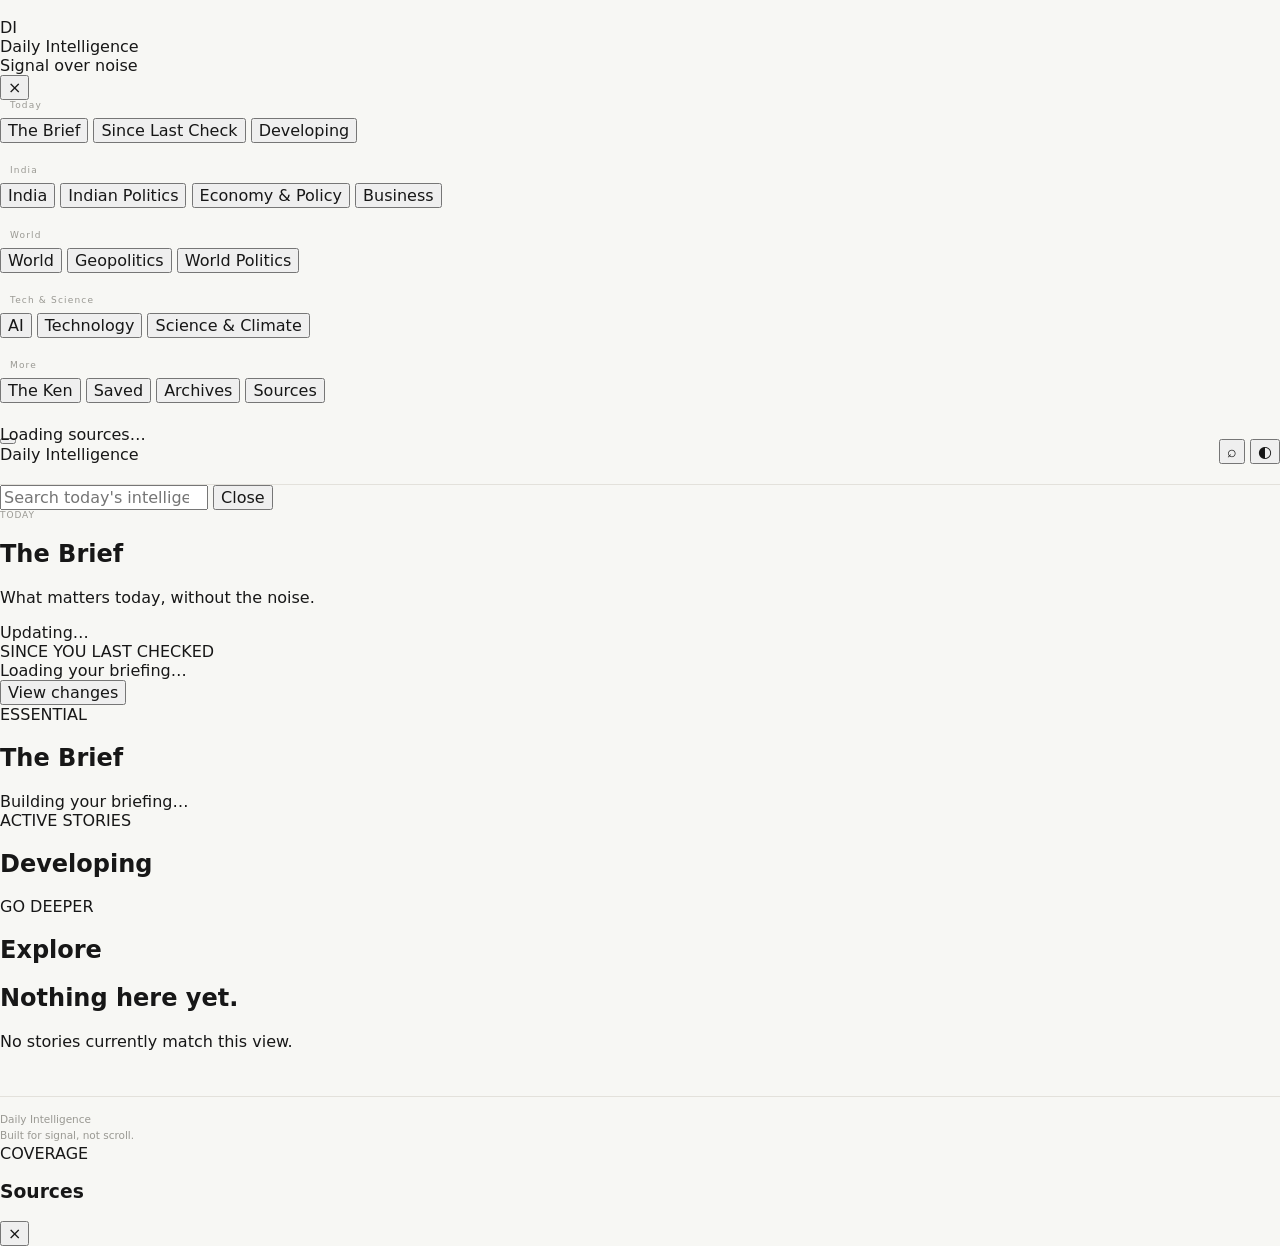
==== docs/index.html @ b1313cb3 "Update index.html" ====
<!DOCTYPE html>
<html lang="en">
<head>
  <meta charset="UTF-8">

  <meta
    name="viewport"
    content="width=device-width, initial-scale=1.0"
  >

  <meta
    name="description"
    content="Daily Intelligence — a signal-first personal news briefing."
  >

  <meta name="theme-color" content="#f7f6f2">

  <title>Daily Intelligence</title>

  <link rel="stylesheet" href="./styles.css">
</head>

<body>

  <!-- MOBILE OVERLAY -->
  <div
    id="menuOverlay"
    class="menu-overlay"
    aria-hidden="true"
  ></div>


  <!-- LEFT NAVIGATION -->
  <aside
    id="sidebar"
    class="sidebar"
    aria-label="Main navigation"
  >

    <div class="sidebar-top">

      <div class="sidebar-brand">
        <span class="brand-mark">DI</span>

        <div>
          <div class="brand-name">Daily Intelligence</div>
          <div class="brand-subtitle">Signal over noise</div>
        </div>
      </div>

      <button
        id="closeMenu"
        class="icon-button close-menu"
        aria-label="Close menu"
      >
        ×
      </button>

    </div>


    <nav class="navigation">

      <div class="nav-group">
        <div class="nav-label">Today</div>

        <button class="nav-item active" data-view="brief">
          The Brief
        </button>

        <button class="nav-item" data-view="since">
          Since Last Check
        </button>

        <button class="nav-item" data-view="developing">
          Developing
        </button>
      </div>


      <div class="nav-group">
        <div class="nav-label">India</div>

        <button class="nav-item" data-category="India">
          India
        </button>

        <button class="nav-item" data-category="Indian Politics">
          Indian Politics
        </button>

        <button class="nav-item" data-category="Macro Economics">
          Economy &amp; Policy
        </button>

        <button class="nav-item" data-category="Business & Micro">
          Business
        </button>
      </div>


      <div class="nav-group">
        <div class="nav-label">World</div>

        <button class="nav-item" data-category="World">
          World
        </button>

        <button class="nav-item" data-category="Geopolitics">
          Geopolitics
        </button>

        <button class="nav-item" data-category="World Politics">
          World Politics
        </button>
      </div>


      <div class="nav-group">
        <div class="nav-label">Tech &amp; Science</div>

        <button class="nav-item" data-category="AI">
          AI
        </button>

        <button class="nav-item" data-category="Technology">
          Technology
        </button>

        <button class="nav-item" data-category="Science & Climate">
          Science &amp; Climate
        </button>
      </div>


      <div class="nav-group">
        <div class="nav-label">More</div>

        <button class="nav-item" data-category="The Ken">
          The Ken
        </button>

        <button class="nav-item" data-view="saved">
          Saved
        </button>

        <button class="nav-item" data-view="archives">
          Archives
        </button>

        <button class="nav-item" data-view="sources">
          Sources
        </button>
      </div>

    </nav>


    <div class="sidebar-footer">
      <div class="sidebar-status">
        <span id="sidebarHealthDot" class="status-dot"></span>
        <span id="sidebarStatus">Loading sources…</span>
      </div>
    </div>

  </aside>


  <!-- PAGE -->
  <div class="page-shell">

    <!-- HEADER -->
    <header class="topbar">

      <div class="topbar-left">

        <button
          id="openMenu"
          class="icon-button menu-button"
          aria-label="Open menu"
          aria-expanded="false"
        >
          <span></span>
          <span></span>
          <span></span>
        </button>

        <div class="mobile-brand">
          Daily Intelligence
        </div>

      </div>


      <div class="topbar-actions">

        <button
          id="searchButton"
          class="icon-button"
          aria-label="Search"
          title="Search"
        >
          ⌕
        </button>

        <button
          id="themeButton"
          class="icon-button"
          aria-label="Toggle dark mode"
          title="Dark mode"
        >
          ◐
        </button>

      </div>

    </header>


    <!-- SEARCH -->
    <div id="searchPanel" class="search-panel hidden">
      <div class="search-inner">

        <input
          id="searchInput"
          type="search"
          placeholder="Search today's intelligence…"
          autocomplete="off"
        >

        <button id="closeSearch" class="text-button">
          Close
        </button>

      </div>
    </div>


    <!-- MAIN -->
    <main class="main-content">

      <!-- DATE / STATUS -->
      <section class="brief-header">

        <div>
          <div id="todayDate" class="eyebrow">
            TODAY
          </div>

          <h1 id="pageTitle">
            The Brief
          </h1>

          <p id="pageDescription" class="page-description">
            What matters today, without the noise.
          </p>
        </div>


        <div class="update-status">
          <span id="healthDot" class="status-dot"></span>

          <span id="lastUpdated">
            Updating…
          </span>
        </div>

      </section>


      <!-- SINCE LAST CHECK -->
      <section
        id="sinceLastPanel"
        class="since-panel"
      >

        <div class="since-copy">

          <div class="section-kicker">
            SINCE YOU LAST CHECKED
          </div>

          <div id="sinceSummary" class="since-summary">
            Loading your briefing…
          </div>

        </div>

        <button
          id="viewSinceButton"
          class="quiet-button"
        >
          View changes
        </button>

      </section>


      <!-- MAIN VIEW -->
      <section id="contentView">

        <!-- THE BRIEF -->
        <section
          id="briefSection"
          class="content-section"
        >

          <div class="section-heading">

            <div>
              <div class="section-kicker">
                ESSENTIAL
              </div>

              <h2>The Brief</h2>
            </div>

            <span
              id="briefCount"
              class="section-count"
            ></span>

          </div>


          <div
            id="briefStories"
            class="story-list"
          >
            <div class="loading-card">
              Building your briefing…
            </div>
          </div>

        </section>


        <!-- DEVELOPING -->
        <section
          id="developingSection"
          class="content-section"
        >

          <div class="section-heading">

            <div>
              <div class="section-kicker">
                ACTIVE STORIES
              </div>

              <h2>Developing</h2>
            </div>

            <span
              id="developingCount"
              class="section-count"
            ></span>

          </div>


          <div
            id="developingStories"
            class="developing-list"
          ></div>

        </section>


        <!-- EXPLORE -->
        <section
          id="exploreSection"
          class="content-section"
        >

          <div class="section-heading">
            <div>
              <div class="section-kicker">
                GO DEEPER
              </div>

              <h2>Explore</h2>
            </div>
          </div>


          <div
            id="categoryGrid"
            class="category-grid"
          ></div>

        </section>

      </section>


      <!-- EMPTY STATE -->
      <section
        id="emptyState"
        class="empty-state hidden"
      >

        <h2>Nothing here yet.</h2>

        <p>
          No stories currently match this view.
        </p>

      </section>

    </main>


    <!-- FOOTER -->
    <footer class="footer">

      <div>
        Daily Intelligence
      </div>

      <div>
        Built for signal, not scroll.
      </div>

    </footer>

  </div>


  <!-- STORY SOURCE SHEET -->
  <div
    id="sourceSheet"
    class="sheet hidden"
    aria-hidden="true"
  >

    <div
      id="sheetBackdrop"
      class="sheet-backdrop"
    ></div>

    <div class="sheet-panel">

      <div class="sheet-handle"></div>

      <div class="sheet-header">

        <div>
          <div class="section-kicker">
            COVERAGE
          </div>

          <h3 id="sheetTitle">
            Sources
          </h3>
        </div>

        <button
          id="closeSheet"
          class="icon-button"
          aria-label="Close sources"
        >
          ×
        </button>

      </div>


      <div
        id="sheetSources"
        class="sheet-sources"
      ></div>

    </div>

  </div>


  <noscript>
    <div class="noscript">
      Daily Intelligence requires JavaScript to load the briefing.
    </div>
  </noscript>


  <script src="./app.js"></script>

</body>
</html>
---- docs/styles.css ----
:root{--bg:#f7f7f4;--surface:#fff;--surface2:#f0efeb;--ink:#171717;--muted:#70706c;--quiet:#9a9993;--line:#e3e1db;--green:#28684c;--blue:#315f8e;--amber:#8b682d;--shadow:0 1px 2px rgba(0,0,0,.03)}
:root[data-theme=dark]{--bg:#111;--surface:#191919;--surface2:#232323;--ink:#f2f1ed;--muted:#aaa8a2;--quiet:#777;--line:#2d2d2d;--green:#6eb48e;--blue:#86afd3;--amber:#d1ae6b;--shadow:none}
*{box-sizing:border-box}html{scroll-behavior:smooth}body{margin:0;background:var(--bg);color:var(--ink);font-family:Inter,ui-sans-serif,system-ui,-apple-system,BlinkMacSystemFont,"Segoe UI",sans-serif}button,input{font:inherit;color:inherit}button{cursor:pointer}a{color:inherit}.app{max-width:1480px;margin:auto;padding:26px 34px 56px}header{display:flex;align-items:flex-end;justify-content:space-between;gap:20px;padding-bottom:20px;border-bottom:1px solid var(--line)}.brand h1{font-family:Georgia,serif;font-size:34px;letter-spacing:-1px;margin:0 0 4px}.brand p{margin:0;color:var(--muted);font-size:13px}.header-actions{display:flex;align-items:center;gap:8px}.status{font-size:10.5px;color:var(--muted);display:flex;align-items:center;gap:7px}.status i{width:7px;height:7px;border-radius:50%;background:var(--green)}.btn,.icon-btn{border:1px solid var(--line);background:var(--surface);border-radius:8px;padding:8px 11px;box-shadow:var(--shadow)}.icon-btn{width:36px}.shell{display:grid;grid-template-columns:210px minmax(0,1fr);gap:32px;margin-top:26px}aside{position:sticky;top:18px;height:max-content}.nav-group{margin-bottom:22px}.nav-label{font-size:9px;letter-spacing:.13em;color:var(--quiet);margin:0 0 8px 10px}.nav-btn{width:100%;border:0;background:transparent;border-radius:8px;padding:9px 11px;text-align:left;font-size:13px;color:var(--muted);display:flex;justify-content:space-between}.nav-btn:hover,.nav-btn.active{background:var(--surface2);color:var(--ink)}.page-head{display:flex;justify-content:space-between;align-items:flex-end;gap:18px;margin-bottom:15px}.page-head h2{font-family:Georgia,serif;font-size:28px;margin:0 0 5px;letter-spacing:-.5px}.page-head p{margin:0;color:var(--muted);font-size:12px}.page-head input{width:280px;padding:9px 11px;border:1px solid var(--line);border-radius:8px;background:var(--surface);font-size:12px;outline:none}.pulse{display:flex;gap:18px;flex-wrap:wrap;padding:10px 0;border-top:1px solid var(--line);border-bottom:1px solid var(--line);margin-bottom:26px}.pulse span{font-size:10.5px;color:var(--muted)}.pulse b{color:var(--ink)}.lead{background:var(--ink);color:var(--bg);padding:24px 25px;border-radius:12px;margin-bottom:24px}.lead .eyebrow,.lead p,.lead .source-row{color:color-mix(in srgb,var(--bg) 72%,transparent)}.lead h3{font-family:Georgia,serif;font-size:26px;line-height:1.18;max-width:900px;margin:5px 0 9px}.lead h3 a{text-decoration:none}.lead p{font-size:13px;line-height:1.55;max-width:900px;margin:0}.eyebrow{font-size:9px;text-transform:uppercase;letter-spacing:.1em;color:var(--quiet)}.brief{display:grid;grid-template-columns:1fr 1fr 1fr;gap:1px;background:var(--line);border:1px solid var(--line);border-radius:10px;overflow:hidden;margin:13px 0 0}.brief>div{background:var(--surface);color:var(--ink);padding:12px 13px}.brief b{display:block;font-size:10px;letter-spacing:.06em;text-transform:uppercase;margin-bottom:4px}.brief span{font-size:11px;line-height:1.45;color:var(--muted)}.section{margin:26px 0 38px}.section-head{display:flex;align-items:baseline;justify-content:space-between;border-bottom:1px solid var(--line);padding-bottom:9px}.section-head h3{font-family:Georgia,serif;font-size:20px;margin:0}.section-head span{font-size:10px;color:var(--quiet)}.story{display:grid;grid-template-columns:minmax(0,1fr) 120px;gap:18px;padding:17px 0;border-bottom:1px solid var(--line)}.story h4{font-family:Georgia,serif;font-size:18px;line-height:1.22;margin:5px 0 7px}.story h4 a{text-decoration:none}.story h4 a:hover{text-decoration:underline;text-underline-offset:3px}.story p{font-size:12.5px;line-height:1.52;color:var(--muted);margin:0;max-width:850px}.story-side{display:flex;flex-direction:column;align-items:flex-end;gap:7px}.time{font-size:10px;color:var(--quiet)}.star{border:0;background:transparent;font-size:18px;color:var(--quiet)}.star.on{color:var(--ink)}.source-row{display:flex;gap:6px;flex-wrap:wrap;margin-top:9px}.source-pill,.tag{font-size:9px;border:1px solid var(--line);border-radius:99px;padding:3px 6px;text-decoration:none;background:var(--surface);color:var(--muted)}.source-pill:hover{border-color:var(--quiet)}.tag.ai{color:var(--blue)}.tag.multi{color:var(--green)}.context-grid{display:grid;grid-template-columns:1.2fr .8fr;gap:14px;margin:0 0 28px}.context-card{background:var(--surface);border:1px solid var(--line);border-radius:10px;padding:16px}.context-card .kicker{font-size:9px;letter-spacing:.1em;color:var(--quiet);text-transform:uppercase}.context-card h3{font-family:Georgia,serif;font-size:18px;margin:6px 0 6px}.context-card p{margin:0;color:var(--muted);font-size:11.5px;line-height:1.5}.concept{border-left:3px solid var(--amber)}.archive-grid{display:grid;grid-template-columns:repeat(3,1fr);gap:10px}.archive-card{background:var(--surface);border:1px solid var(--line);border-radius:9px;padding:13px;cursor:pointer}.archive-card:hover{border-color:var(--quiet)}.archive-card b{font-family:Georgia,serif}.archive-card span{display:block;color:var(--quiet);font-size:10px;margin-top:4px}.health-table{width:100%;border-collapse:collapse;font-size:11px}.health-table td,.health-table th{text-align:left;padding:9px;border-bottom:1px solid var(--line)}.ok{color:var(--green)}.bad{color:#a14d43}.empty{padding:38px 0;text-align:center;color:var(--quiet);font-size:12px}.loading{padding:26px 0;color:var(--muted);font-size:12px}footer{border-top:1px solid var(--line);margin-top:45px;padding-top:15px;color:var(--quiet);font-size:10.5px;line-height:1.5}@media(max-width:900px){.app{padding:20px}.shell{grid-template-columns:1fr;gap:18px}aside{position:static;display:flex;overflow:auto;gap:5px;padding-bottom:5px}.nav-group{display:contents}.nav-label{display:none}.nav-btn{white-space:nowrap;width:auto}.page-head{display:block}.page-head input{width:100%;margin-top:13px}.story{grid-template-columns:1fr}.story-side{align-items:flex-start;flex-direction:row}.brief{grid-template-columns:1fr}.context-grid{grid-template-columns:1fr}.archive-grid{grid-template-columns:1fr}.brand h1{font-size:28px}.status span{display:none}}
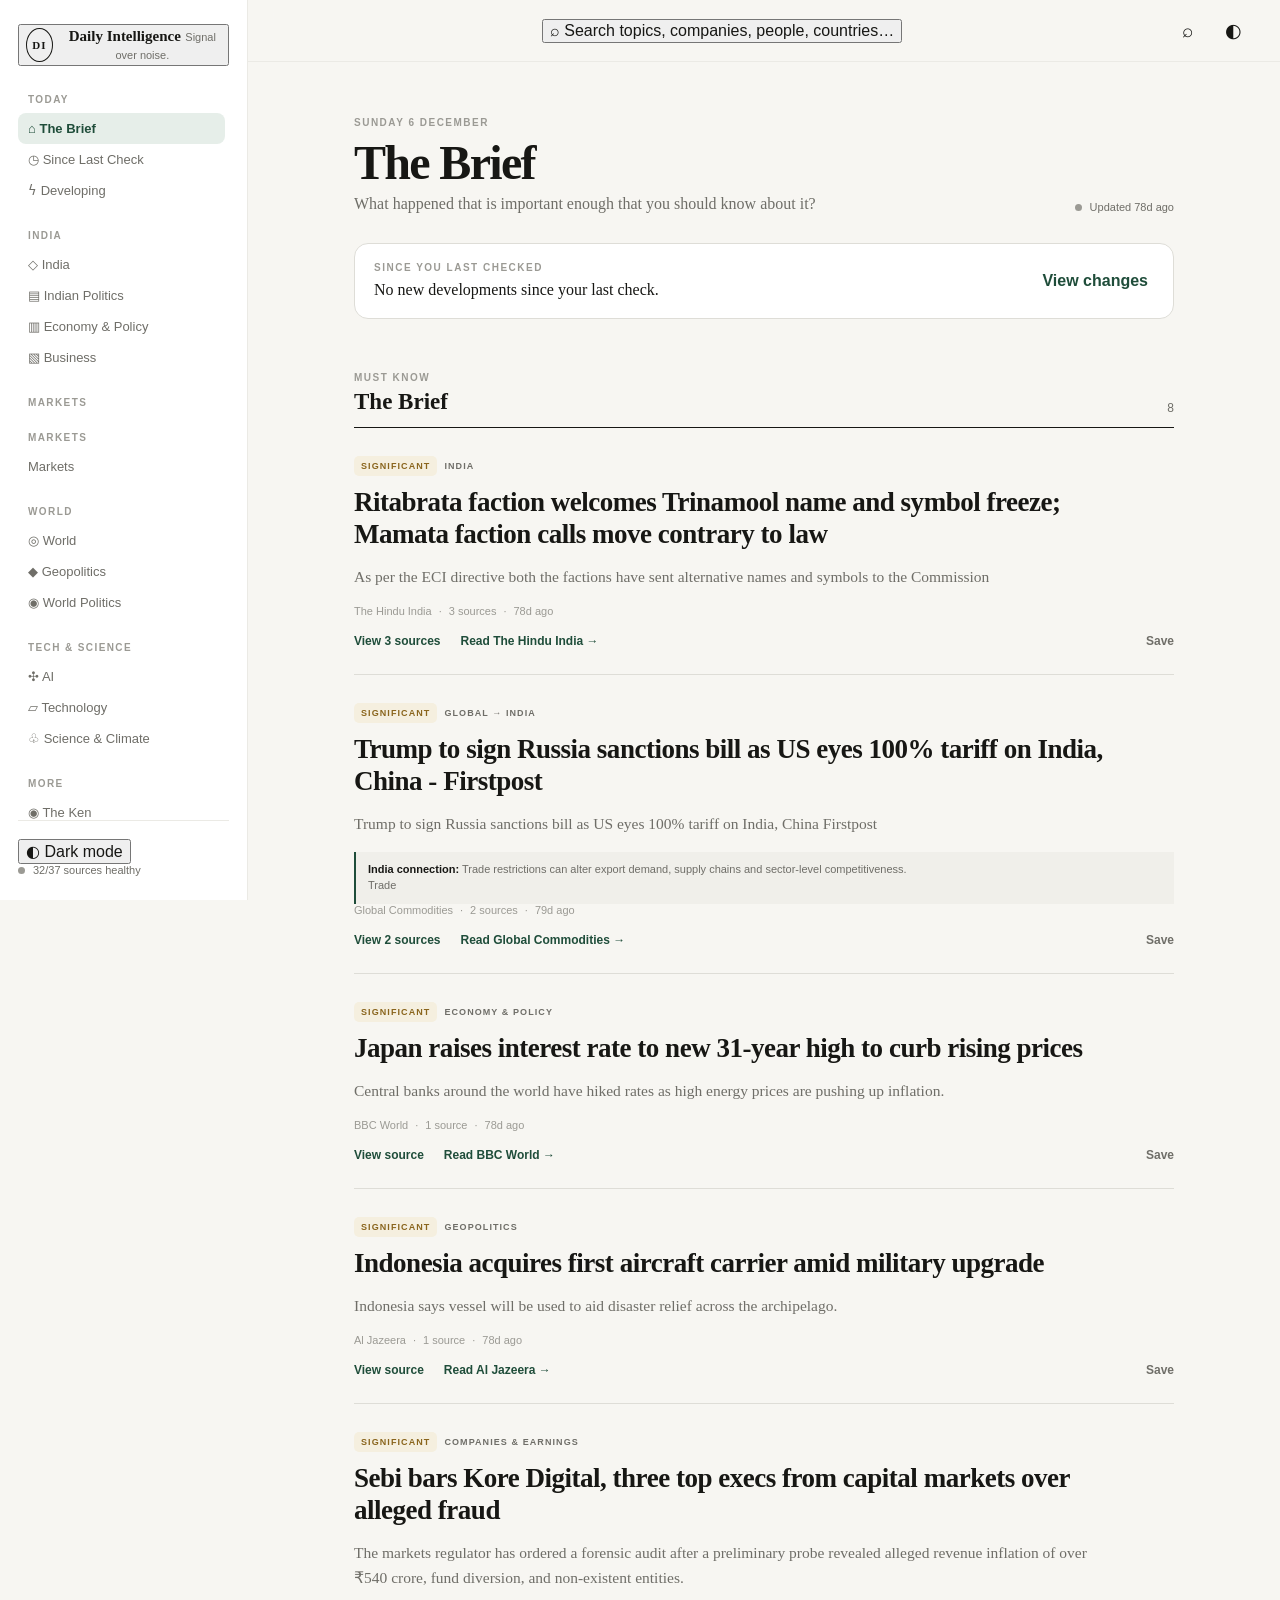
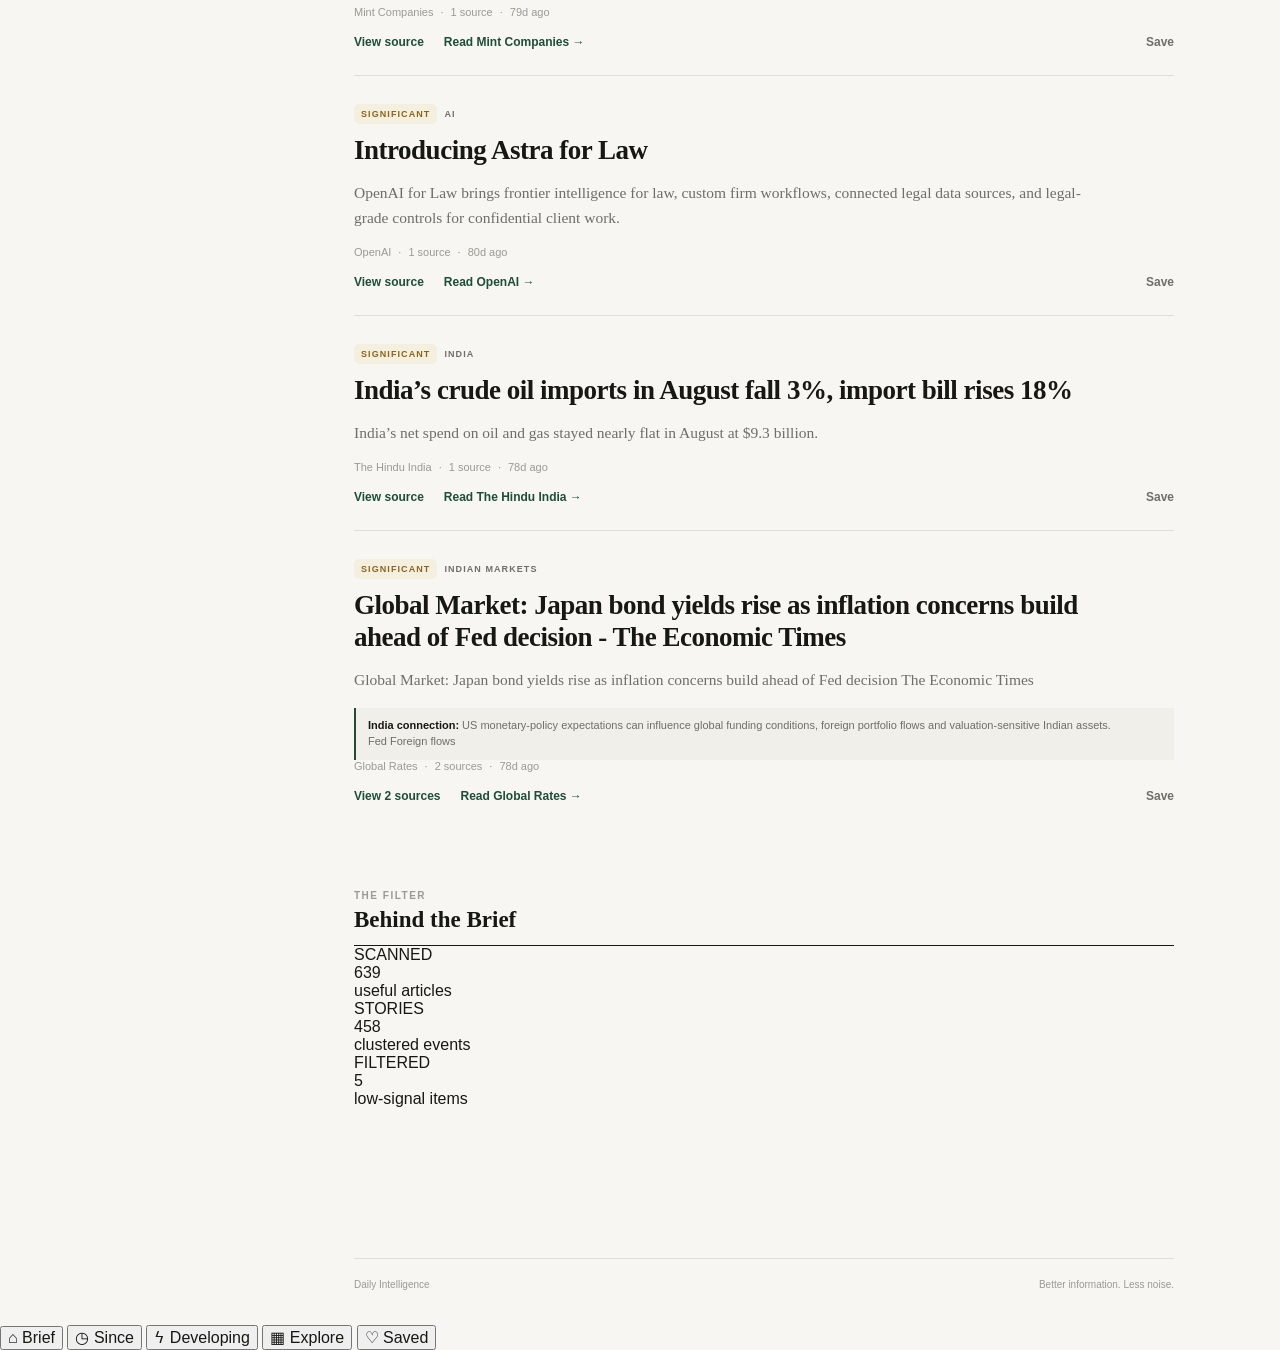
==== commit 8a8d8f0e: "Update index.html" ====
--- a/docs/index.html
+++ b/docs/index.html
@@ -5,7 +5,7 @@
 
   <meta
     name="viewport"
-    content="width=device-width, initial-scale=1.0"
+    content="width=device-width, initial-scale=1.0, viewport-fit=cover"
   >
 
   <meta
@@ -22,7 +22,10 @@
 
 <body>
 
-  <!-- MOBILE OVERLAY -->
+  <!-- ======================================================
+       MOBILE MENU OVERLAY
+       ====================================================== -->
+
   <div
     id="menuOverlay"
     class="menu-overlay"
@@ -30,7 +33,10 @@
   ></div>
 
 
-  <!-- LEFT NAVIGATION -->
+  <!-- ======================================================
+       DESKTOP / MOBILE DRAWER NAVIGATION
+       ====================================================== -->
+
   <aside
     id="sidebar"
     class="sidebar"
@@ -39,14 +45,18 @@
 
     <div class="sidebar-top">
 
-      <div class="sidebar-brand">
+      <button
+        class="sidebar-brand"
+        data-view="brief"
+        aria-label="Go to The Brief"
+      >
         <span class="brand-mark">DI</span>
 
-        <div>
-          <div class="brand-name">Daily Intelligence</div>
-          <div class="brand-subtitle">Signal over noise</div>
-        </div>
-      </div>
+        <span class="brand-copy">
+          <span class="brand-name">Daily Intelligence</span>
+          <span class="brand-subtitle">Signal over noise.</span>
+        </span>
+      </button>
 
       <button
         id="closeMenu"
@@ -61,115 +71,239 @@
 
     <nav class="navigation">
 
+      <!-- TODAY -->
       <div class="nav-group">
+
         <div class="nav-label">Today</div>
 
-        <button class="nav-item active" data-view="brief">
-          The Brief
-        </button>
-
-        <button class="nav-item" data-view="since">
-          Since Last Check
-        </button>
-
-        <button class="nav-item" data-view="developing">
-          Developing
-        </button>
-      </div>
-
-
+        <button
+          class="nav-item active"
+          data-view="brief"
+        >
+          <span class="nav-icon" aria-hidden="true">⌂</span>
+          <span>The Brief</span>
+        </button>
+
+        <button
+          class="nav-item"
+          data-view="since"
+        >
+          <span class="nav-icon" aria-hidden="true">◷</span>
+          <span>Since Last Check</span>
+        </button>
+
+        <button
+          class="nav-item"
+          data-view="developing"
+        >
+          <span class="nav-icon" aria-hidden="true">ϟ</span>
+          <span>Developing</span>
+        </button>
+
+      </div>
+
+
+      <!-- INDIA -->
       <div class="nav-group">
+
         <div class="nav-label">India</div>
 
-        <button class="nav-item" data-category="India">
-          India
-        </button>
-
-        <button class="nav-item" data-category="Indian Politics">
-          Indian Politics
-        </button>
-
-        <button class="nav-item" data-category="Macro Economics">
-          Economy &amp; Policy
-        </button>
-
-        <button class="nav-item" data-category="Business & Micro">
-          Business
-        </button>
-      </div>
-
-
+        <button
+          class="nav-item"
+          data-category="India"
+        >
+          <span class="nav-icon" aria-hidden="true">◇</span>
+          <span>India</span>
+        </button>
+
+        <button
+          class="nav-item"
+          data-category="Indian Politics"
+        >
+          <span class="nav-icon" aria-hidden="true">▤</span>
+          <span>Indian Politics</span>
+        </button>
+
+        <button
+          class="nav-item"
+          data-category="Macro Economics"
+        >
+          <span class="nav-icon" aria-hidden="true">▥</span>
+          <span>Economy &amp; Policy</span>
+        </button>
+
+        <button
+          class="nav-item"
+          data-category="Business & Micro"
+        >
+          <span class="nav-icon" aria-hidden="true">▧</span>
+          <span>Business</span>
+        </button>
+
+      </div>
+
+
+      <!-- MARKETS -->
       <div class="nav-group">
+
+        <div class="nav-label">Markets</div>
+
+        <button
+          class="nav-item"
+          data-category="Indian Markets"
+          data-view="markets"
+        >
+          <span class="nav-icon" aria-hidden="true">⌁</span>
+          <span>Markets</span>
+        </button>
+
+      </div>
+
+
+      <!-- WORLD -->
+      <div class="nav-group">
+
         <div class="nav-label">World</div>
 
-        <button class="nav-item" data-category="World">
-          World
-        </button>
-
-        <button class="nav-item" data-category="Geopolitics">
-          Geopolitics
-        </button>
-
-        <button class="nav-item" data-category="World Politics">
-          World Politics
-        </button>
-      </div>
-
-
+        <button
+          class="nav-item"
+          data-category="World"
+        >
+          <span class="nav-icon" aria-hidden="true">◎</span>
+          <span>World</span>
+        </button>
+
+        <button
+          class="nav-item"
+          data-category="Geopolitics"
+        >
+          <span class="nav-icon" aria-hidden="true">◆</span>
+          <span>Geopolitics</span>
+        </button>
+
+        <button
+          class="nav-item"
+          data-category="World Politics"
+        >
+          <span class="nav-icon" aria-hidden="true">◉</span>
+          <span>World Politics</span>
+        </button>
+
+      </div>
+
+
+      <!-- TECH -->
       <div class="nav-group">
+
         <div class="nav-label">Tech &amp; Science</div>
 
-        <button class="nav-item" data-category="AI">
-          AI
-        </button>
-
-        <button class="nav-item" data-category="Technology">
-          Technology
-        </button>
-
-        <button class="nav-item" data-category="Science & Climate">
-          Science &amp; Climate
-        </button>
-      </div>
-
-
+        <button
+          class="nav-item"
+          data-category="AI"
+        >
+          <span class="nav-icon" aria-hidden="true">✣</span>
+          <span>AI</span>
+        </button>
+
+        <button
+          class="nav-item"
+          data-category="Technology"
+        >
+          <span class="nav-icon" aria-hidden="true">▱</span>
+          <span>Technology</span>
+        </button>
+
+        <button
+          class="nav-item"
+          data-category="Science & Climate"
+        >
+          <span class="nav-icon" aria-hidden="true">♧</span>
+          <span>Science &amp; Climate</span>
+        </button>
+
+      </div>
+
+
+      <!-- MORE -->
       <div class="nav-group">
+
         <div class="nav-label">More</div>
 
-        <button class="nav-item" data-category="The Ken">
-          The Ken
-        </button>
-
-        <button class="nav-item" data-view="saved">
-          Saved
-        </button>
-
-        <button class="nav-item" data-view="archives">
-          Archives
-        </button>
-
-        <button class="nav-item" data-view="sources">
-          Sources
-        </button>
+        <button
+          class="nav-item"
+          data-category="The Ken"
+        >
+          <span class="nav-icon" aria-hidden="true">◉</span>
+          <span>The Ken</span>
+        </button>
+
+        <button
+          class="nav-item"
+          data-view="saved"
+        >
+          <span class="nav-icon" aria-hidden="true">♡</span>
+          <span>Saved</span>
+        </button>
+
+        <button
+          class="nav-item"
+          data-view="archives"
+        >
+          <span class="nav-icon" aria-hidden="true">▣</span>
+          <span>Archives</span>
+        </button>
+
+        <button
+          class="nav-item"
+          data-view="sources"
+        >
+          <span class="nav-icon" aria-hidden="true">◫</span>
+          <span>Sources</span>
+        </button>
+
       </div>
 
     </nav>
 
 
     <div class="sidebar-footer">
+
+      <button
+        id="sidebarThemeButton"
+        class="sidebar-theme-button"
+        type="button"
+      >
+        <span aria-hidden="true">◐</span>
+        <span>Dark mode</span>
+      </button>
+
       <div class="sidebar-status">
-        <span id="sidebarHealthDot" class="status-dot"></span>
-        <span id="sidebarStatus">Loading sources…</span>
-      </div>
+        <span
+          id="sidebarHealthDot"
+          class="status-dot"
+        ></span>
+
+        <span id="sidebarStatus">
+          Loading sources…
+        </span>
+      </div>
+
     </div>
 
   </aside>
 
 
-  <!-- PAGE -->
+  <!-- ======================================================
+       APPLICATION SHELL
+       ====================================================== -->
+
   <div class="page-shell">
 
-    <!-- HEADER -->
+
+    <!-- ====================================================
+         TOP BAR
+         ==================================================== -->
+
     <header class="topbar">
 
       <div class="topbar-left">
@@ -185,90 +319,173 @@
           <span></span>
         </button>
 
-        <div class="mobile-brand">
-          Daily Intelligence
+
+        <button
+          class="mobile-brand"
+          data-view="brief"
+          aria-label="Go to The Brief"
+        >
+          <span class="mobile-brand-mark">DI</span>
+
+          <span class="mobile-brand-copy">
+            <strong>Daily Intelligence</strong>
+            <small>Signal over noise.</small>
+          </span>
+        </button>
+
+      </div>
+
+
+      <!-- DESKTOP SEARCH TRIGGER -->
+      <button
+        id="desktopSearchTrigger"
+        class="desktop-search-trigger"
+        type="button"
+        aria-label="Search Daily Intelligence"
+      >
+        <span
+          class="search-trigger-icon"
+          aria-hidden="true"
+        >
+          ⌕
+        </span>
+
+        <span>
+          Search topics, companies, people, countries…
+        </span>
+      </button>
+
+
+      <div class="topbar-meta">
+
+        <div class="topbar-date-block">
+          <span id="topbarDate"></span>
+          <span id="topbarUpdated"></span>
         </div>
 
-      </div>
-
-
-      <div class="topbar-actions">
-
-        <button
-          id="searchButton"
-          class="icon-button"
-          aria-label="Search"
-          title="Search"
+        <div class="topbar-actions">
+
+          <button
+            id="searchButton"
+            class="icon-button"
+            aria-label="Search"
+            title="Search"
+          >
+            ⌕
+          </button>
+
+          <button
+            id="themeButton"
+            class="icon-button"
+            aria-label="Toggle dark mode"
+            title="Dark mode"
+          >
+            ◐
+          </button>
+
+        </div>
+
+      </div>
+
+    </header>
+
+
+    <!-- ====================================================
+         SEARCH PANEL
+         ==================================================== -->
+
+    <div
+      id="searchPanel"
+      class="search-panel hidden"
+    >
+
+      <div class="search-inner">
+
+        <span
+          class="search-panel-icon"
+          aria-hidden="true"
         >
           ⌕
-        </button>
-
-        <button
-          id="themeButton"
-          class="icon-button"
-          aria-label="Toggle dark mode"
-          title="Dark mode"
-        >
-          ◐
-        </button>
-
-      </div>
-
-    </header>
-
-
-    <!-- SEARCH -->
-    <div id="searchPanel" class="search-panel hidden">
-      <div class="search-inner">
+        </span>
 
         <input
           id="searchInput"
           type="search"
-          placeholder="Search today's intelligence…"
+          placeholder="Search topics, companies, people, countries…"
           autocomplete="off"
         >
 
-        <button id="closeSearch" class="text-button">
+        <button
+          id="closeSearch"
+          class="text-button"
+        >
           Close
         </button>
 
       </div>
+
     </div>
 
 
-    <!-- MAIN -->
+    <!-- ====================================================
+         MAIN
+         ==================================================== -->
+
     <main class="main-content">
 
-      <!-- DATE / STATUS -->
+
+      <!-- ==================================================
+           PAGE HEADER
+           ================================================== -->
+
       <section class="brief-header">
 
-        <div>
-          <div id="todayDate" class="eyebrow">
-            TODAY
+        <div class="brief-header-copy">
+
+          <div
+            id="todayDate"
+            class="eyebrow"
+          >
+            TODAY'S BRIEF
           </div>
 
           <h1 id="pageTitle">
             The Brief
           </h1>
 
-          <p id="pageDescription" class="page-description">
+          <p
+            id="pageDescription"
+            class="page-description"
+          >
             What matters today, without the noise.
           </p>
+
         </div>
 
 
         <div class="update-status">
-          <span id="healthDot" class="status-dot"></span>
+
+          <span
+            id="healthDot"
+            class="status-dot"
+          ></span>
 
           <span id="lastUpdated">
             Updating…
           </span>
+
         </div>
 
       </section>
 
 
-      <!-- SINCE LAST CHECK -->
+      <!-- ==================================================
+           SINCE LAST CHECK
+           Existing JS hook preserved.
+           CSS can move this into the contextual rail on
+           desktop while keeping it inline on mobile.
+           ================================================== -->
+
       <section
         id="sinceLastPanel"
         class="since-panel"
@@ -280,7 +497,10 @@
             SINCE YOU LAST CHECKED
           </div>
 
-          <div id="sinceSummary" class="since-summary">
+          <div
+            id="sinceSummary"
+            class="since-summary"
+          >
             Loading your briefing…
           </div>
 
@@ -296,23 +516,34 @@
       </section>
 
 
-      <!-- MAIN VIEW -->
+      <!-- ==================================================
+           CONTENT VIEW
+           ================================================== -->
+
       <section id="contentView">
 
-        <!-- THE BRIEF -->
+
+        <!-- ================================================
+             THE BRIEF
+             ================================================ -->
+
         <section
           id="briefSection"
-          class="content-section"
+          class="content-section brief-section"
         >
 
           <div class="section-heading">
 
             <div>
+
               <div class="section-kicker">
-                ESSENTIAL
+                TODAY'S BRIEF
               </div>
 
-              <h2>The Brief</h2>
+              <h2>
+                Developments worth your attention
+              </h2>
+
             </div>
 
             <span
@@ -325,7 +556,7 @@
 
           <div
             id="briefStories"
-            class="story-list"
+            class="story-list brief-story-grid"
           >
             <div class="loading-card">
               Building your briefing…
@@ -335,20 +566,25 @@
         </section>
 
 
-        <!-- DEVELOPING -->
+        <!-- ================================================
+             DEVELOPING
+             ================================================ -->
+
         <section
           id="developingSection"
-          class="content-section"
+          class="content-section developing-section"
         >
 
           <div class="section-heading">
 
             <div>
-              <div class="section-kicker">
-                ACTIVE STORIES
+
+              <div class="section-kicker developing-kicker">
+                DEVELOPING NOW
               </div>
 
               <h2>Developing</h2>
+
             </div>
 
             <span
@@ -367,20 +603,27 @@
         </section>
 
 
-        <!-- EXPLORE -->
+        <!-- ================================================
+             EXPLORE
+             ================================================ -->
+
         <section
           id="exploreSection"
-          class="content-section"
+          class="content-section explore-section"
         >
 
           <div class="section-heading">
+
             <div>
+
               <div class="section-kicker">
-                GO DEEPER
+                EXPLORE
               </div>
 
-              <h2>Explore</h2>
+              <h2>Explore by topic</h2>
+
             </div>
+
           </div>
 
 
@@ -394,24 +637,118 @@
       </section>
 
 
-      <!-- EMPTY STATE -->
+      <!-- ==================================================
+           EMPTY / LOW ACTIVITY STATE
+           ================================================== -->
+
       <section
         id="emptyState"
         class="empty-state hidden"
       >
 
-        <h2>Nothing here yet.</h2>
+        <div
+          class="empty-state-icon"
+          aria-hidden="true"
+        >
+          ◇
+        </div>
+
+        <h2>
+          No significant developments since your last briefing.
+        </h2>
 
         <p>
-          No stories currently match this view.
+          We're continuously scanning trusted sources.
+          If something important happens, it will appear here.
         </p>
 
+        <button
+          class="primary-button"
+          data-view="brief"
+        >
+          Back to The Brief
+        </button>
+
       </section>
 
+
+      <!-- ==================================================
+           CONTEXTUAL RAIL
+           Progressive enhancement:
+           app.js can populate these in the V6 JS step.
+           Until then they remain hidden.
+           ================================================== -->
+
+      <aside
+        id="contextRail"
+        class="context-rail hidden"
+        aria-label="Briefing context"
+      >
+
+        <section
+          id="glancePanel"
+          class="context-card glance-card hidden"
+        >
+
+          <div class="context-card-heading">
+            <h2>Today at a glance</h2>
+          </div>
+
+          <div
+            id="glanceGrid"
+            class="glance-grid"
+          ></div>
+
+        </section>
+
+
+        <section
+          id="changedPanel"
+          class="context-card changed-card hidden"
+        >
+
+          <div class="context-card-heading">
+            <h2>What changed since you last checked?</h2>
+          </div>
+
+          <div id="changedSummary"></div>
+
+          <button
+            id="contextSinceButton"
+            class="context-link"
+            type="button"
+          >
+            View all since last check →
+          </button>
+
+        </section>
+
+
+        <section
+          id="topicPanel"
+          class="context-card topic-card hidden"
+        >
+
+          <div class="context-card-heading">
+            <h2>Explore by topic</h2>
+          </div>
+
+          <div
+            id="topicChips"
+            class="topic-chips"
+          ></div>
+
+        </section>
+
+      </aside>
+
     </main>
 
 
-    <!-- FOOTER -->
+    <!-- ====================================================
+         FOOTER
+         ==================================================== -->
+
     <footer class="footer">
 
       <div>
@@ -419,7 +756,7 @@
       </div>
 
       <div>
-        Built for signal, not scroll.
+        Better information. Less noise.
       </div>
 
     </footer>
@@ -427,7 +764,99 @@
   </div>
 
 
-  <!-- STORY SOURCE SHEET -->
+  <!-- ======================================================
+       MOBILE BOTTOM NAVIGATION
+       CSS will expose this only at mobile breakpoints.
+       ====================================================== -->
+
+  <nav
+    id="mobileBottomNav"
+    class="mobile-bottom-nav"
+    aria-label="Mobile navigation"
+  >
+
+    <button
+      class="mobile-nav-item active"
+      data-view="brief"
+    >
+      <span
+        class="mobile-nav-icon"
+        aria-hidden="true"
+      >
+        ⌂
+      </span>
+
+      <span>Brief</span>
+    </button>
+
+
+    <button
+      class="mobile-nav-item"
+      data-view="since"
+    >
+      <span
+        class="mobile-nav-icon"
+        aria-hidden="true"
+      >
+        ◷
+      </span>
+
+      <span>Since</span>
+    </button>
+
+
+    <button
+      class="mobile-nav-item"
+      data-view="developing"
+    >
+      <span
+        class="mobile-nav-icon"
+        aria-hidden="true"
+      >
+        ϟ
+      </span>
+
+      <span>Developing</span>
+    </button>
+
+
+    <button
+      class="mobile-nav-item"
+      data-view="explore"
+    >
+      <span
+        class="mobile-nav-icon"
+        aria-hidden="true"
+      >
+        ▦
+      </span>
+
+      <span>Explore</span>
+    </button>
+
+
+    <button
+      class="mobile-nav-item"
+      data-view="saved"
+    >
+      <span
+        class="mobile-nav-icon"
+        aria-hidden="true"
+      >
+        ♡
+      </span>
+
+      <span>Saved</span>
+    </button>
+
+  </nav>
+
+
+  <!-- ======================================================
+       STORY SOURCE SHEET
+       Existing JS hooks preserved.
+       ====================================================== -->
+
   <div
     id="sourceSheet"
     class="sheet hidden"
@@ -439,13 +868,16 @@
       class="sheet-backdrop"
     ></div>
 
+
     <div class="sheet-panel">
 
       <div class="sheet-handle"></div>
 
+
       <div class="sheet-header">
 
         <div>
+
           <div class="section-kicker">
             COVERAGE
           </div>
@@ -453,7 +885,9 @@
           <h3 id="sheetTitle">
             Sources
           </h3>
+
         </div>
+
 
         <button
           id="closeSheet"
@@ -476,10 +910,16 @@
   </div>
 
 
+  <!-- ======================================================
+       NO SCRIPT
+       ====================================================== -->
+
   <noscript>
+
     <div class="noscript">
       Daily Intelligence requires JavaScript to load the briefing.
     </div>
+
   </noscript>
 
 
--- a/docs/styles.css
+++ b/docs/styles.css
@@ -1,3 +1,1478 @@
-:root{--bg:#f7f7f4;--surface:#fff;--surface2:#f0efeb;--ink:#171717;--muted:#70706c;--quiet:#9a9993;--line:#e3e1db;--green:#28684c;--blue:#315f8e;--amber:#8b682d;--shadow:0 1px 2px rgba(0,0,0,.03)}
-:root[data-theme=dark]{--bg:#111;--surface:#191919;--surface2:#232323;--ink:#f2f1ed;--muted:#aaa8a2;--quiet:#777;--line:#2d2d2d;--green:#6eb48e;--blue:#86afd3;--amber:#d1ae6b;--shadow:none}
-*{box-sizing:border-box}html{scroll-behavior:smooth}body{margin:0;background:var(--bg);color:var(--ink);font-family:Inter,ui-sans-serif,system-ui,-apple-system,BlinkMacSystemFont,"Segoe UI",sans-serif}button,input{font:inherit;color:inherit}button{cursor:pointer}a{color:inherit}.app{max-width:1480px;margin:auto;padding:26px 34px 56px}header{display:flex;align-items:flex-end;justify-content:space-between;gap:20px;padding-bottom:20px;border-bottom:1px solid var(--line)}.brand h1{font-family:Georgia,serif;font-size:34px;letter-spacing:-1px;margin:0 0 4px}.brand p{margin:0;color:var(--muted);font-size:13px}.header-actions{display:flex;align-items:center;gap:8px}.status{font-size:10.5px;color:var(--muted);display:flex;align-items:center;gap:7px}.status i{width:7px;height:7px;border-radius:50%;background:var(--green)}.btn,.icon-btn{border:1px solid var(--line);background:var(--surface);border-radius:8px;padding:8px 11px;box-shadow:var(--shadow)}.icon-btn{width:36px}.shell{display:grid;grid-template-columns:210px minmax(0,1fr);gap:32px;margin-top:26px}aside{position:sticky;top:18px;height:max-content}.nav-group{margin-bottom:22px}.nav-label{font-size:9px;letter-spacing:.13em;color:var(--quiet);margin:0 0 8px 10px}.nav-btn{width:100%;border:0;background:transparent;border-radius:8px;padding:9px 11px;text-align:left;font-size:13px;color:var(--muted);display:flex;justify-content:space-between}.nav-btn:hover,.nav-btn.active{background:var(--surface2);color:var(--ink)}.page-head{display:flex;justify-content:space-between;align-items:flex-end;gap:18px;margin-bottom:15px}.page-head h2{font-family:Georgia,serif;font-size:28px;margin:0 0 5px;letter-spacing:-.5px}.page-head p{margin:0;color:var(--muted);font-size:12px}.page-head input{width:280px;padding:9px 11px;border:1px solid var(--line);border-radius:8px;background:var(--surface);font-size:12px;outline:none}.pulse{display:flex;gap:18px;flex-wrap:wrap;padding:10px 0;border-top:1px solid var(--line);border-bottom:1px solid var(--line);margin-bottom:26px}.pulse span{font-size:10.5px;color:var(--muted)}.pulse b{color:var(--ink)}.lead{background:var(--ink);color:var(--bg);padding:24px 25px;border-radius:12px;margin-bottom:24px}.lead .eyebrow,.lead p,.lead .source-row{color:color-mix(in srgb,var(--bg) 72%,transparent)}.lead h3{font-family:Georgia,serif;font-size:26px;line-height:1.18;max-width:900px;margin:5px 0 9px}.lead h3 a{text-decoration:none}.lead p{font-size:13px;line-height:1.55;max-width:900px;margin:0}.eyebrow{font-size:9px;text-transform:uppercase;letter-spacing:.1em;color:var(--quiet)}.brief{display:grid;grid-template-columns:1fr 1fr 1fr;gap:1px;background:var(--line);border:1px solid var(--line);border-radius:10px;overflow:hidden;margin:13px 0 0}.brief>div{background:var(--surface);color:var(--ink);padding:12px 13px}.brief b{display:block;font-size:10px;letter-spacing:.06em;text-transform:uppercase;margin-bottom:4px}.brief span{font-size:11px;line-height:1.45;color:var(--muted)}.section{margin:26px 0 38px}.section-head{display:flex;align-items:baseline;justify-content:space-between;border-bottom:1px solid var(--line);padding-bottom:9px}.section-head h3{font-family:Georgia,serif;font-size:20px;margin:0}.section-head span{font-size:10px;color:var(--quiet)}.story{display:grid;grid-template-columns:minmax(0,1fr) 120px;gap:18px;padding:17px 0;border-bottom:1px solid var(--line)}.story h4{font-family:Georgia,serif;font-size:18px;line-height:1.22;margin:5px 0 7px}.story h4 a{text-decoration:none}.story h4 a:hover{text-decoration:underline;text-underline-offset:3px}.story p{font-size:12.5px;line-height:1.52;color:var(--muted);margin:0;max-width:850px}.story-side{display:flex;flex-direction:column;align-items:flex-end;gap:7px}.time{font-size:10px;color:var(--quiet)}.star{border:0;background:transparent;font-size:18px;color:var(--quiet)}.star.on{color:var(--ink)}.source-row{display:flex;gap:6px;flex-wrap:wrap;margin-top:9px}.source-pill,.tag{font-size:9px;border:1px solid var(--line);border-radius:99px;padding:3px 6px;text-decoration:none;background:var(--surface);color:var(--muted)}.source-pill:hover{border-color:var(--quiet)}.tag.ai{color:var(--blue)}.tag.multi{color:var(--green)}.context-grid{display:grid;grid-template-columns:1.2fr .8fr;gap:14px;margin:0 0 28px}.context-card{background:var(--surface);border:1px solid var(--line);border-radius:10px;padding:16px}.context-card .kicker{font-size:9px;letter-spacing:.1em;color:var(--quiet);text-transform:uppercase}.context-card h3{font-family:Georgia,serif;font-size:18px;margin:6px 0 6px}.context-card p{margin:0;color:var(--muted);font-size:11.5px;line-height:1.5}.concept{border-left:3px solid var(--amber)}.archive-grid{display:grid;grid-template-columns:repeat(3,1fr);gap:10px}.archive-card{background:var(--surface);border:1px solid var(--line);border-radius:9px;padding:13px;cursor:pointer}.archive-card:hover{border-color:var(--quiet)}.archive-card b{font-family:Georgia,serif}.archive-card span{display:block;color:var(--quiet);font-size:10px;margin-top:4px}.health-table{width:100%;border-collapse:collapse;font-size:11px}.health-table td,.health-table th{text-align:left;padding:9px;border-bottom:1px solid var(--line)}.ok{color:var(--green)}.bad{color:#a14d43}.empty{padding:38px 0;text-align:center;color:var(--quiet);font-size:12px}.loading{padding:26px 0;color:var(--muted);font-size:12px}footer{border-top:1px solid var(--line);margin-top:45px;padding-top:15px;color:var(--quiet);font-size:10.5px;line-height:1.5}@media(max-width:900px){.app{padding:20px}.shell{grid-template-columns:1fr;gap:18px}aside{position:static;display:flex;overflow:auto;gap:5px;padding-bottom:5px}.nav-group{display:contents}.nav-label{display:none}.nav-btn{white-space:nowrap;width:auto}.page-head{display:block}.page-head input{width:100%;margin-top:13px}.story{grid-template-columns:1fr}.story-side{align-items:flex-start;flex-direction:row}.brief{grid-template-columns:1fr}.context-grid{grid-template-columns:1fr}.archive-grid{grid-template-columns:1fr}.brand h1{font-size:28px}.status span{display:none}}
+:root {
+  --bg: #f7f6f2;
+  --surface: #ffffff;
+  --surface-soft: #f0efea;
+  --text: #171714;
+  --muted: #6f6e68;
+  --faint: #9b9a94;
+  --border: #deddd7;
+  --border-soft: #ebeae5;
+  --accent: #1f4d3a;
+  --accent-soft: #e6eee9;
+  --critical: #9e2f24;
+  --critical-soft: #f5e8e5;
+  --significant: #8a651d;
+  --significant-soft: #f5efdf;
+  --sidebar-width: 248px;
+  --content-width: 820px;
+  --radius: 14px;
+  --radius-small: 9px;
+  --shadow: 0 14px 40px rgba(20, 20, 16, 0.08);
+}
+
+[data-theme="dark"] {
+  --bg: #151613;
+  --surface: #1d1e1a;
+  --surface-soft: #242520;
+  --text: #f1f0e9;
+  --muted: #aaa9a1;
+  --faint: #797a72;
+  --border: #373832;
+  --border-soft: #2b2c27;
+  --accent: #92bea6;
+  --accent-soft: #26372e;
+  --critical: #e69a91;
+  --critical-soft: #3a2724;
+  --significant: #d7b870;
+  --significant-soft: #382f1e;
+  --shadow: 0 14px 40px rgba(0, 0, 0, 0.22);
+}
+
+
+/* RESET */
+
+* {
+  box-sizing: border-box;
+}
+
+html {
+  scroll-behavior: smooth;
+}
+
+body {
+  margin: 0;
+  background: var(--bg);
+  color: var(--text);
+  font-family:
+    Inter,
+    ui-sans-serif,
+    -apple-system,
+    BlinkMacSystemFont,
+    "Segoe UI",
+    sans-serif;
+  -webkit-font-smoothing: antialiased;
+  text-rendering: optimizeLegibility;
+}
+
+button,
+input {
+  font: inherit;
+}
+
+button {
+  color: inherit;
+}
+
+a {
+  color: inherit;
+}
+
+.hidden {
+  display: none !important;
+}
+
+
+/* SIDEBAR */
+
+.sidebar {
+  position: fixed;
+  inset: 0 auto 0 0;
+  width: var(--sidebar-width);
+  background: var(--surface);
+  border-right: 1px solid var(--border-soft);
+  padding: 24px 18px;
+  z-index: 40;
+  display: flex;
+  flex-direction: column;
+}
+
+.sidebar-top {
+  display: flex;
+  align-items: center;
+  justify-content: space-between;
+  margin-bottom: 28px;
+}
+
+.sidebar-brand {
+  display: flex;
+  align-items: center;
+  gap: 11px;
+}
+
+.brand-mark {
+  width: 34px;
+  height: 34px;
+  border: 1px solid var(--text);
+  border-radius: 50%;
+  display: grid;
+  place-items: center;
+  font-family: Georgia, "Times New Roman", serif;
+  font-size: 11px;
+  font-weight: 700;
+  letter-spacing: 0.08em;
+}
+
+.brand-name {
+  font-family: Georgia, "Times New Roman", serif;
+  font-weight: 700;
+  font-size: 15px;
+}
+
+.brand-subtitle {
+  color: var(--muted);
+  font-size: 11px;
+  margin-top: 2px;
+}
+
+.navigation {
+  overflow-y: auto;
+  padding-right: 4px;
+}
+
+.nav-group {
+  margin-bottom: 24px;
+}
+
+.nav-label {
+  color: var(--faint);
+  font-size: 10px;
+  font-weight: 700;
+  letter-spacing: 0.14em;
+  text-transform: uppercase;
+  margin: 0 10px 8px;
+}
+
+.nav-item {
+  width: 100%;
+  border: 0;
+  background: transparent;
+  padding: 8px 10px;
+  border-radius: 8px;
+  text-align: left;
+  cursor: pointer;
+  color: var(--muted);
+  font-size: 13px;
+  transition:
+    background 0.15s ease,
+    color 0.15s ease;
+}
+
+.nav-item:hover {
+  background: var(--surface-soft);
+  color: var(--text);
+}
+
+.nav-item.active {
+  background: var(--accent-soft);
+  color: var(--accent);
+  font-weight: 650;
+}
+
+.sidebar-footer {
+  margin-top: auto;
+  padding-top: 18px;
+  border-top: 1px solid var(--border-soft);
+}
+
+.sidebar-status {
+  display: flex;
+  align-items: center;
+  gap: 8px;
+  color: var(--muted);
+  font-size: 11px;
+}
+
+
+/* STATUS */
+
+.status-dot {
+  display: inline-block;
+  width: 7px;
+  height: 7px;
+  flex: 0 0 auto;
+  border-radius: 50%;
+  background: var(--faint);
+}
+
+.status-dot.healthy {
+  background: #4d8a65;
+}
+
+.status-dot.partial {
+  background: #b88b34;
+}
+
+.status-dot.unhealthy {
+  background: #ad4a40;
+}
+
+
+/* PAGE */
+
+.page-shell {
+  min-height: 100vh;
+  margin-left: var(--sidebar-width);
+}
+
+.topbar {
+  height: 62px;
+  padding: 0 28px;
+  border-bottom: 1px solid var(--border-soft);
+  display: flex;
+  align-items: center;
+  justify-content: space-between;
+  background: color-mix(in srgb, var(--bg) 92%, transparent);
+  backdrop-filter: blur(12px);
+  -webkit-backdrop-filter: blur(12px);
+  position: sticky;
+  top: 0;
+  z-index: 25;
+}
+
+.topbar-left,
+.topbar-actions {
+  display: flex;
+  align-items: center;
+  gap: 8px;
+}
+
+.mobile-brand {
+  display: none;
+  font-family: Georgia, "Times New Roman", serif;
+  font-size: 17px;
+  font-weight: 700;
+}
+
+.icon-button {
+  width: 38px;
+  height: 38px;
+  border: 0;
+  border-radius: 50%;
+  background: transparent;
+  cursor: pointer;
+  display: grid;
+  place-items: center;
+  font-size: 19px;
+}
+
+.icon-button:hover {
+  background: var(--surface-soft);
+}
+
+.menu-button {
+  display: none;
+  gap: 4px;
+  align-content: center;
+}
+
+.menu-button span {
+  display: block;
+  width: 18px;
+  height: 1.5px;
+  background: currentColor;
+}
+
+.close-menu {
+  display: none;
+}
+
+
+/* SEARCH */
+
+.search-panel {
+  position: sticky;
+  top: 62px;
+  z-index: 24;
+  border-bottom: 1px solid var(--border);
+  background: var(--surface);
+}
+
+.search-inner {
+  max-width: var(--content-width);
+  margin: auto;
+  padding: 14px 20px;
+  display: flex;
+  gap: 12px;
+}
+
+.search-inner input {
+  width: 100%;
+  border: 1px solid var(--border);
+  border-radius: 10px;
+  padding: 11px 13px;
+  background: var(--bg);
+  color: var(--text);
+  outline: none;
+}
+
+.search-inner input:focus {
+  border-color: var(--accent);
+}
+
+.text-button,
+.quiet-button {
+  border: 0;
+  background: transparent;
+  color: var(--accent);
+  cursor: pointer;
+  font-weight: 650;
+  white-space: nowrap;
+}
+
+
+/* MAIN */
+
+.main-content {
+  width: min(calc(100% - 40px), var(--content-width));
+  margin: 0 auto;
+  padding: 54px 0 90px;
+}
+
+.brief-header {
+  display: flex;
+  justify-content: space-between;
+  align-items: flex-end;
+  gap: 30px;
+  margin-bottom: 30px;
+}
+
+.eyebrow,
+.section-kicker {
+  color: var(--faint);
+  font-size: 10px;
+  line-height: 1.3;
+  font-weight: 750;
+  letter-spacing: 0.15em;
+  text-transform: uppercase;
+}
+
+.brief-header h1 {
+  font-family: Georgia, "Times New Roman", serif;
+  font-size: clamp(34px, 5vw, 48px);
+  line-height: 1;
+  letter-spacing: -0.035em;
+  margin: 10px 0 8px;
+}
+
+.page-description {
+  margin: 0;
+  color: var(--muted);
+  font-family: Georgia, "Times New Roman", serif;
+  font-size: 16px;
+}
+
+.update-status {
+  color: var(--muted);
+  font-size: 11px;
+  display: flex;
+  align-items: center;
+  gap: 8px;
+  white-space: nowrap;
+}
+
+
+/* SINCE LAST CHECK */
+
+.since-panel {
+  border: 1px solid var(--border);
+  border-radius: var(--radius);
+  padding: 17px 19px;
+  display: flex;
+  align-items: center;
+  justify-content: space-between;
+  gap: 20px;
+  background: var(--surface);
+  margin-bottom: 52px;
+}
+
+.since-summary {
+  margin-top: 5px;
+  font-family: Georgia, "Times New Roman", serif;
+  font-size: 16px;
+  line-height: 1.4;
+}
+
+
+/* SECTIONS */
+
+.content-section {
+  margin-bottom: 60px;
+}
+
+.section-heading {
+  display: flex;
+  align-items: flex-end;
+  justify-content: space-between;
+  padding-bottom: 12px;
+  border-bottom: 1px solid var(--text);
+  margin-bottom: 0;
+}
+
+.section-heading h2 {
+  margin: 5px 0 0;
+  font-family: Georgia, "Times New Roman", serif;
+  font-size: 23px;
+}
+
+.section-count {
+  color: var(--muted);
+  font-size: 12px;
+}
+
+
+/* STORY CARDS */
+
+.story-list {
+  display: flex;
+  flex-direction: column;
+}
+
+.story-card {
+  padding: 28px 0 26px;
+  border-bottom: 1px solid var(--border);
+}
+
+.story-card:last-child {
+  border-bottom: 0;
+}
+
+.story-topline {
+  display: flex;
+  align-items: center;
+  flex-wrap: wrap;
+  gap: 7px;
+  margin-bottom: 11px;
+}
+
+.importance-label,
+.category-label,
+.story-state {
+  font-size: 9px;
+  font-weight: 800;
+  letter-spacing: 0.12em;
+  text-transform: uppercase;
+}
+
+.importance-label {
+  padding: 5px 7px;
+  border-radius: 5px;
+}
+
+.importance-label.critical {
+  color: var(--critical);
+  background: var(--critical-soft);
+}
+
+.importance-label.significant {
+  color: var(--significant);
+  background: var(--significant-soft);
+}
+
+.importance-label.noteworthy {
+  color: var(--muted);
+  background: var(--surface-soft);
+}
+
+.category-label {
+  color: var(--muted);
+}
+
+.story-state {
+  color: var(--accent);
+  margin-left: auto;
+}
+
+.story-title {
+  font-family: Georgia, "Times New Roman", serif;
+  font-size: clamp(21px, 3vw, 27px);
+  line-height: 1.18;
+  letter-spacing: -0.018em;
+  margin: 0;
+  max-width: 760px;
+}
+
+.story-summary {
+  margin: 13px 0 16px;
+  color: var(--muted);
+  font-family: Georgia, "Times New Roman", serif;
+  font-size: 15.5px;
+  line-height: 1.62;
+  max-width: 740px;
+}
+
+.story-meta {
+  display: flex;
+  align-items: center;
+  flex-wrap: wrap;
+  gap: 7px;
+  color: var(--faint);
+  font-size: 11px;
+}
+
+.meta-separator {
+  opacity: 0.6;
+}
+
+.story-actions {
+  display: flex;
+  align-items: center;
+  gap: 20px;
+  margin-top: 17px;
+}
+
+.story-action {
+  border: 0;
+  background: transparent;
+  padding: 0;
+  cursor: pointer;
+  color: var(--accent);
+  font-size: 12px;
+  font-weight: 700;
+  text-decoration: none;
+}
+
+.story-action:hover {
+  text-decoration: underline;
+}
+
+.save-button {
+  margin-left: auto;
+  color: var(--muted);
+}
+
+.save-button.saved {
+  color: var(--accent);
+}
+
+
+/* CRITICAL STORY */
+
+.story-card.is-critical {
+  border-top: 2px solid var(--critical);
+  margin-top: 18px;
+  padding-top: 22px;
+}
+
+.story-card.is-critical .story-title {
+  font-size: clamp(25px, 4vw, 32px);
+}
+
+
+/* DEVELOPING */
+
+.developing-list {
+  display: grid;
+  grid-template-columns: repeat(2, 1fr);
+  gap: 12px;
+  margin-top: 18px;
+}
+
+.developing-card {
+  border: 1px solid var(--border);
+  border-radius: var(--radius-small);
+  padding: 16px;
+  background: var(--surface);
+  cursor: pointer;
+}
+
+.developing-card:hover {
+  border-color: var(--faint);
+}
+
+.developing-card h3 {
+  margin: 8px 0 9px;
+  font-family: Georgia, "Times New Roman", serif;
+  font-size: 16px;
+  line-height: 1.3;
+}
+
+.developing-meta {
+  color: var(--faint);
+  font-size: 10px;
+}
+
+
+/* CATEGORY GRID */
+
+.category-grid {
+  display: grid;
+  grid-template-columns: repeat(3, 1fr);
+  border-top: 1px solid var(--border);
+  border-left: 1px solid var(--border);
+  margin-top: 18px;
+}
+
+.category-card {
+  min-height: 102px;
+  border: 0;
+  border-right: 1px solid var(--border);
+  border-bottom: 1px solid var(--border);
+  background: transparent;
+  padding: 16px;
+  text-align: left;
+  cursor: pointer;
+}
+
+.category-card:hover {
+  background: var(--surface);
+}
+
+.category-card-name {
+  font-family: Georgia, "Times New Roman", serif;
+  font-size: 16px;
+  margin-bottom: 18px;
+}
+
+.category-card-count {
+  color: var(--faint);
+  font-size: 10px;
+}
+
+
+/* CATEGORY / SEARCH VIEW */
+
+.view-header {
+  padding: 0 0 18px;
+  border-bottom: 1px solid var(--text);
+}
+
+.view-header h2 {
+  margin: 7px 0 5px;
+  font-family: Georgia, "Times New Roman", serif;
+  font-size: 30px;
+}
+
+.view-header p {
+  margin: 0;
+  color: var(--muted);
+  font-size: 13px;
+}
+
+
+/* CONTEXT */
+
+.context-box {
+  margin-top: 18px;
+  padding: 14px 16px;
+  border-left: 2px solid var(--border);
+  background: var(--surface-soft);
+}
+
+.context-title {
+  color: var(--faint);
+  font-size: 9px;
+  font-weight: 800;
+  letter-spacing: 0.13em;
+  text-transform: uppercase;
+  margin-bottom: 9px;
+}
+
+.context-item {
+  display: flex;
+  gap: 10px;
+  align-items: baseline;
+  padding: 6px 0;
+  font-size: 12px;
+  line-height: 1.4;
+}
+
+.context-date {
+  flex: 0 0 65px;
+  color: var(--faint);
+}
+
+.context-headline {
+  color: var(--muted);
+}
+
+
+/* SOURCE SHEET */
+
+.sheet {
+  position: fixed;
+  inset: 0;
+  z-index: 80;
+}
+
+.sheet-backdrop {
+  position: absolute;
+  inset: 0;
+  background: rgba(0, 0, 0, 0.34);
+}
+
+.sheet-panel {
+  position: absolute;
+  right: 0;
+  top: 0;
+  height: 100%;
+  width: min(440px, 100%);
+  background: var(--surface);
+  padding: 24px;
+  box-shadow: var(--shadow);
+  overflow-y: auto;
+}
+
+.sheet-handle {
+  display: none;
+}
+
+.sheet-header {
+  display: flex;
+  justify-content: space-between;
+  align-items: flex-start;
+  gap: 20px;
+  padding-bottom: 18px;
+  border-bottom: 1px solid var(--border);
+}
+
+.sheet-header h3 {
+  font-family: Georgia, "Times New Roman", serif;
+  margin: 5px 0 0;
+  font-size: 21px;
+}
+
+.sheet-source {
+  display: block;
+  text-decoration: none;
+  padding: 16px 0;
+  border-bottom: 1px solid var(--border-soft);
+}
+
+.sheet-source:hover .sheet-source-title {
+  text-decoration: underline;
+}
+
+.sheet-source-name {
+  color: var(--accent);
+  font-size: 10px;
+  font-weight: 750;
+  text-transform: uppercase;
+  letter-spacing: 0.08em;
+}
+
+.sheet-source-title {
+  font-family: Georgia, "Times New Roman", serif;
+  margin-top: 6px;
+  font-size: 15px;
+  line-height: 1.35;
+}
+
+.sheet-source-time {
+  color: var(--faint);
+  font-size: 10px;
+  margin-top: 6px;
+}
+
+
+/* LOADING / EMPTY */
+
+.loading-card {
+  padding: 35px 0;
+  color: var(--muted);
+  font-family: Georgia, "Times New Roman", serif;
+}
+
+.empty-state {
+  padding: 70px 0;
+  text-align: center;
+}
+
+.empty-state h2 {
+  font-family: Georgia, "Times New Roman", serif;
+}
+
+.empty-state p {
+  color: var(--muted);
+}
+
+
+/* FOOTER */
+
+.footer {
+  width: min(calc(100% - 40px), var(--content-width));
+  margin: 0 auto;
+  border-top: 1px solid var(--border);
+  padding: 20px 0 35px;
+  display: flex;
+  justify-content: space-between;
+  color: var(--faint);
+  font-size: 10px;
+}
+
+
+/* MOBILE MENU OVERLAY */
+
+.menu-overlay {
+  display: none;
+}
+
+
+/* NOSCRIPT */
+
+.noscript {
+  position: fixed;
+  inset: auto 20px 20px;
+  background: var(--surface);
+  border: 1px solid var(--border);
+  padding: 14px;
+  border-radius: 8px;
+  z-index: 100;
+}
+
+
+/* ============================================================
+   MARKETS — NEWSPAPER MODULE
+   ============================================================ */
+
+.markets-front-page {
+  width: 100%;
+}
+
+.markets-masthead {
+  display: flex;
+  justify-content: space-between;
+  align-items: flex-end;
+  gap: 24px;
+  padding-bottom: 14px;
+  margin-bottom: 28px;
+  border-bottom: 3px solid var(--text);
+}
+
+.markets-masthead h1 {
+  margin: 5px 0 0;
+  font-family: Georgia, "Times New Roman", serif;
+  font-size: 38px;
+  line-height: 1;
+  letter-spacing: -0.035em;
+}
+
+.markets-masthead p {
+  margin: 8px 0 0;
+  color: var(--muted);
+  font-family: Georgia, "Times New Roman", serif;
+  font-size: 14px;
+}
+
+.markets-updated {
+  flex: 0 0 auto;
+  color: var(--faint);
+  font-size: 10px;
+  text-transform: uppercase;
+  letter-spacing: 0.08em;
+}
+
+.markets-top-grid {
+  display: grid;
+  grid-template-columns: minmax(0, 1.65fr) minmax(220px, 0.75fr);
+  gap: 30px;
+  margin-bottom: 46px;
+}
+
+.market-lead {
+  min-width: 0;
+}
+
+.market-lead-kicker {
+  margin-bottom: 9px;
+  color: var(--faint);
+  font-size: 9px;
+  font-weight: 800;
+  letter-spacing: 0.14em;
+  text-transform: uppercase;
+}
+
+.market-lead h2 {
+  margin: 0;
+  font-family: Georgia, "Times New Roman", serif;
+  font-size: clamp(29px, 4vw, 38px);
+  line-height: 1.08;
+  letter-spacing: -0.035em;
+}
+
+.market-lead-summary {
+  margin: 14px 0;
+  color: var(--muted);
+  font-family: Georgia, "Times New Roman", serif;
+  font-size: 16px;
+  line-height: 1.55;
+}
+
+.market-meta {
+  margin-top: 10px;
+  color: var(--faint);
+  font-size: 10px;
+}
+
+.market-meta a {
+  color: var(--accent);
+  text-decoration: none;
+}
+
+.market-meta a:hover {
+  text-decoration: underline;
+}
+
+.market-secondary {
+  min-width: 0;
+  padding-left: 24px;
+  border-left: 1px solid var(--border);
+}
+
+.market-secondary-item {
+  padding: 0 0 17px;
+  margin-bottom: 17px;
+  border-bottom: 1px solid var(--border);
+}
+
+.market-secondary-item:last-child {
+  margin-bottom: 0;
+  border-bottom: 0;
+}
+
+.market-secondary-item h3 {
+  margin: 5px 0 8px;
+  font-family: Georgia, "Times New Roman", serif;
+  font-size: 17px;
+  line-height: 1.25;
+  letter-spacing: -0.012em;
+}
+
+.market-section {
+  margin: 0 0 48px;
+}
+
+.market-section-header {
+  display: flex;
+  justify-content: space-between;
+  align-items: baseline;
+  gap: 18px;
+  padding: 0 0 9px;
+  margin-bottom: 4px;
+  border-bottom: 2px solid var(--text);
+}
+
+.market-section-header h2 {
+  margin: 0;
+  font-family: Georgia, "Times New Roman", serif;
+  font-size: 24px;
+  letter-spacing: -0.02em;
+}
+
+.market-section-header span {
+  color: var(--faint);
+  font-size: 9px;
+  font-weight: 750;
+  letter-spacing: 0.1em;
+  text-transform: uppercase;
+}
+
+.market-news-columns {
+  display: grid;
+  grid-template-columns: repeat(2, minmax(0, 1fr));
+  gap: 32px;
+}
+
+.market-news-column {
+  min-width: 0;
+}
+
+.market-news-column + .market-news-column {
+  padding-left: 30px;
+  border-left: 1px solid var(--border);
+}
+
+.market-column-title {
+  margin: 18px 0 4px;
+  color: var(--faint);
+  font-size: 9px;
+  font-weight: 800;
+  letter-spacing: 0.13em;
+  text-transform: uppercase;
+}
+
+.market-headline-row {
+  padding: 16px 0;
+  border-bottom: 1px solid var(--border);
+}
+
+.market-headline-row:last-child {
+  border-bottom: 0;
+}
+
+.market-headline-row h3 {
+  margin: 0 0 7px;
+  font-family: Georgia, "Times New Roman", serif;
+  font-size: 18px;
+  line-height: 1.27;
+  letter-spacing: -0.012em;
+}
+
+.market-headline-row p {
+  margin: 0 0 8px;
+  color: var(--muted);
+  font-family: Georgia, "Times New Roman", serif;
+  font-size: 13.5px;
+  line-height: 1.48;
+}
+
+.market-headline-row a {
+  color: inherit;
+  text-decoration: none;
+}
+
+.market-headline-row a:hover h3 {
+  text-decoration: underline;
+}
+
+.market-transmission,
+.market-impact {
+  margin-top: 11px;
+  padding: 10px 12px;
+  background: var(--surface-soft);
+  border-left: 2px solid var(--accent);
+  color: var(--muted);
+  font-size: 11px;
+  line-height: 1.45;
+}
+
+.market-transmission strong,
+.market-impact strong {
+  color: var(--text);
+}
+
+
+/* IPO */
+
+.ipo-newspaper-grid {
+  display: grid;
+  grid-template-columns: repeat(3, minmax(0, 1fr));
+  border-top: 1px solid var(--border);
+  border-left: 1px solid var(--border);
+  margin-top: 18px;
+}
+
+.ipo-newspaper-item {
+  min-width: 0;
+  padding: 17px;
+  border-right: 1px solid var(--border);
+  border-bottom: 1px solid var(--border);
+}
+
+.ipo-status {
+  margin-bottom: 10px;
+  color: var(--accent);
+  font-size: 9px;
+  font-weight: 800;
+  letter-spacing: 0.11em;
+  text-transform: uppercase;
+}
+
+.ipo-newspaper-item h3 {
+  margin: 0 0 12px;
+  font-family: Georgia, "Times New Roman", serif;
+  font-size: 17px;
+  line-height: 1.25;
+}
+
+.ipo-facts {
+  display: grid;
+  gap: 5px;
+  color: var(--muted);
+  font-size: 11px;
+}
+
+.ipo-facts strong {
+  color: var(--text);
+  font-weight: 650;
+}
+
+
+/* STOCKS & COMPANIES */
+
+.company-news-layout {
+  display: grid;
+  grid-template-columns: minmax(0, 1.25fr) minmax(0, 0.75fr);
+  gap: 32px;
+}
+
+.company-news-layout > * + * {
+  padding-left: 30px;
+  border-left: 1px solid var(--border);
+}
+
+
+/* MUTUAL FUNDS */
+
+.market-two-column {
+  display: grid;
+  grid-template-columns: repeat(2, minmax(0, 1fr));
+  gap: 32px;
+}
+
+.market-two-column > * + * {
+  padding-left: 30px;
+  border-left: 1px solid var(--border);
+}
+
+
+/* INVESTOR CONVERSATION */
+
+.investor-conversation-grid {
+  display: grid;
+  grid-template-columns: repeat(2, minmax(0, 1fr));
+  gap: 14px;
+  margin-top: 18px;
+}
+
+.investor-conversation-item {
+  padding: 15px;
+  border: 1px solid var(--border);
+  border-radius: var(--radius-small);
+  background: var(--surface);
+}
+
+.market-editorial-note {
+  margin-top: 32px;
+  padding-top: 14px;
+  border-top: 1px solid var(--border);
+  color: var(--faint);
+  font-size: 10px;
+  line-height: 1.5;
+}
+
+
+/* TABLET */
+
+@media (max-width: 1000px) {
+
+  :root {
+    --sidebar-width: 220px;
+  }
+
+  .main-content {
+    width: min(calc(100% - 34px), 760px);
+  }
+
+  .category-grid {
+    grid-template-columns: repeat(2, 1fr);
+  }
+
+  .markets-top-grid {
+    grid-template-columns: minmax(0, 1.4fr) minmax(200px, 0.8fr);
+    gap: 24px;
+  }
+
+  .ipo-newspaper-grid {
+    grid-template-columns: repeat(2, minmax(0, 1fr));
+  }
+}
+
+
+/* MOBILE */
+
+@media (max-width: 760px) {
+
+  body.menu-open {
+    overflow: hidden;
+  }
+
+  .sidebar {
+    width: min(86vw, 310px);
+    transform: translateX(-102%);
+    transition: transform 0.22s ease;
+    box-shadow: var(--shadow);
+    padding: 20px 16px;
+  }
+
+  body.menu-open .sidebar {
+    transform: translateX(0);
+  }
+
+  .menu-overlay {
+    display: block;
+    position: fixed;
+    inset: 0;
+    z-index: 35;
+    background: rgba(0, 0, 0, 0.35);
+    opacity: 0;
+    pointer-events: none;
+    transition: opacity 0.22s ease;
+  }
+
+  body.menu-open .menu-overlay {
+    opacity: 1;
+    pointer-events: auto;
+  }
+
+  .close-menu {
+    display: grid;
+  }
+
+  .page-shell {
+    margin-left: 0;
+  }
+
+  .topbar {
+    height: 56px;
+    padding: 0 14px;
+  }
+
+  .menu-button {
+    display: grid;
+  }
+
+  .mobile-brand {
+    display: block;
+  }
+
+  .topbar-actions {
+    gap: 2px;
+  }
+
+  .search-panel {
+    top: 56px;
+  }
+
+  .search-inner {
+    padding: 10px 14px;
+  }
+
+  .main-content {
+    width: calc(100% - 30px);
+    padding: 31px 0 65px;
+  }
+
+  .brief-header {
+    display: block;
+    margin-bottom: 21px;
+  }
+
+  .brief-header h1 {
+    font-size: 36px;
+    margin-top: 8px;
+  }
+
+  .page-description {
+    font-size: 15px;
+    line-height: 1.4;
+  }
+
+  .update-status {
+    margin-top: 14px;
+  }
+
+  .since-panel {
+    padding: 15px;
+    margin-bottom: 38px;
+    align-items: flex-end;
+  }
+
+  .since-summary {
+    font-size: 14px;
+  }
+
+  .quiet-button {
+    font-size: 11px;
+  }
+
+  .content-section {
+    margin-bottom: 46px;
+  }
+
+  .section-heading h2 {
+    font-size: 21px;
+  }
+
+  .story-card {
+    padding: 23px 0;
+  }
+
+  .story-card.is-critical {
+    margin-top: 15px;
+  }
+
+  .story-title {
+    font-size: 22px;
+    line-height: 1.22;
+  }
+
+  .story-card.is-critical .story-title {
+    font-size: 26px;
+  }
+
+  .story-summary {
+    font-size: 15px;
+    line-height: 1.58;
+    margin-top: 11px;
+  }
+
+  .story-state {
+    margin-left: 0;
+  }
+
+  .story-actions {
+    margin-top: 15px;
+  }
+
+  .developing-list {
+    grid-template-columns: 1fr;
+  }
+
+  .category-grid {
+    grid-template-columns: repeat(2, 1fr);
+  }
+
+  .category-card {
+    min-height: 92px;
+    padding: 14px;
+  }
+
+  .category-card-name {
+    font-size: 15px;
+  }
+
+  .sheet-panel {
+    top: auto;
+    bottom: 0;
+    width: 100%;
+    height: auto;
+    max-height: 78vh;
+    border-radius: 18px 18px 0 0;
+    padding: 12px 18px 24px;
+  }
+
+  .sheet-handle {
+    display: block;
+    width: 36px;
+    height: 4px;
+    border-radius: 999px;
+    background: var(--border);
+    margin: 0 auto 15px;
+  }
+
+  .footer {
+    width: calc(100% - 30px);
+    display: block;
+    line-height: 1.7;
+  }
+
+
+  /* MARKETS MOBILE */
+
+  .markets-masthead {
+    display: block;
+    margin-bottom: 22px;
+  }
+
+  .markets-masthead h1 {
+    font-size: 33px;
+  }
+
+  .markets-updated {
+    margin-top: 10px;
+  }
+
+  .markets-top-grid,
+  .market-news-columns,
+  .company-news-layout,
+  .market-two-column,
+  .investor-conversation-grid {
+    grid-template-columns: 1fr;
+    gap: 0;
+  }
+
+  .market-secondary {
+    margin-top: 25px;
+    padding: 20px 0 0;
+    border-left: 0;
+    border-top: 1px solid var(--text);
+  }
+
+  .market-news-column + .market-news-column,
+  .company-news-layout > * + *,
+  .market-two-column > * + * {
+    padding-left: 0;
+    border-left: 0;
+  }
+
+  .market-news-column + .market-news-column {
+    margin-top: 28px;
+  }
+
+  .ipo-newspaper-grid {
+    display: block;
+  }
+
+  .ipo-newspaper-item {
+    border-left: 0;
+  }
+
+  .market-section {
+    margin-bottom: 39px;
+  }
+
+  .market-lead h2 {
+    font-size: 29px;
+  }
+}
+
+
+/* VERY SMALL PHONES */
+
+@media (max-width: 390px) {
+
+  .mobile-brand {
+    font-size: 15px;
+  }
+
+  .brief-header h1 {
+    font-size: 33px;
+  }
+
+  .since-panel {
+    display: block;
+  }
+
+  .quiet-button {
+    padding: 0;
+    margin-top: 12px;
+  }
+
+  .category-grid {
+    grid-template-columns: 1fr 1fr;
+  }
+
+  .story-actions {
+    gap: 14px;
+  }
+}
+
+
+/* ACCESSIBILITY */
+
+@media (prefers-reduced-motion: reduce) {
+
+  *,
+  *::before,
+  *::after {
+    scroll-behavior: auto !important;
+    transition: none !important;
+  }
+}
+
+button:focus-visible,
+a:focus-visible,
+input:focus-visible {
+  outline: 2px solid var(--accent);
+  outline-offset: 3px;
+}
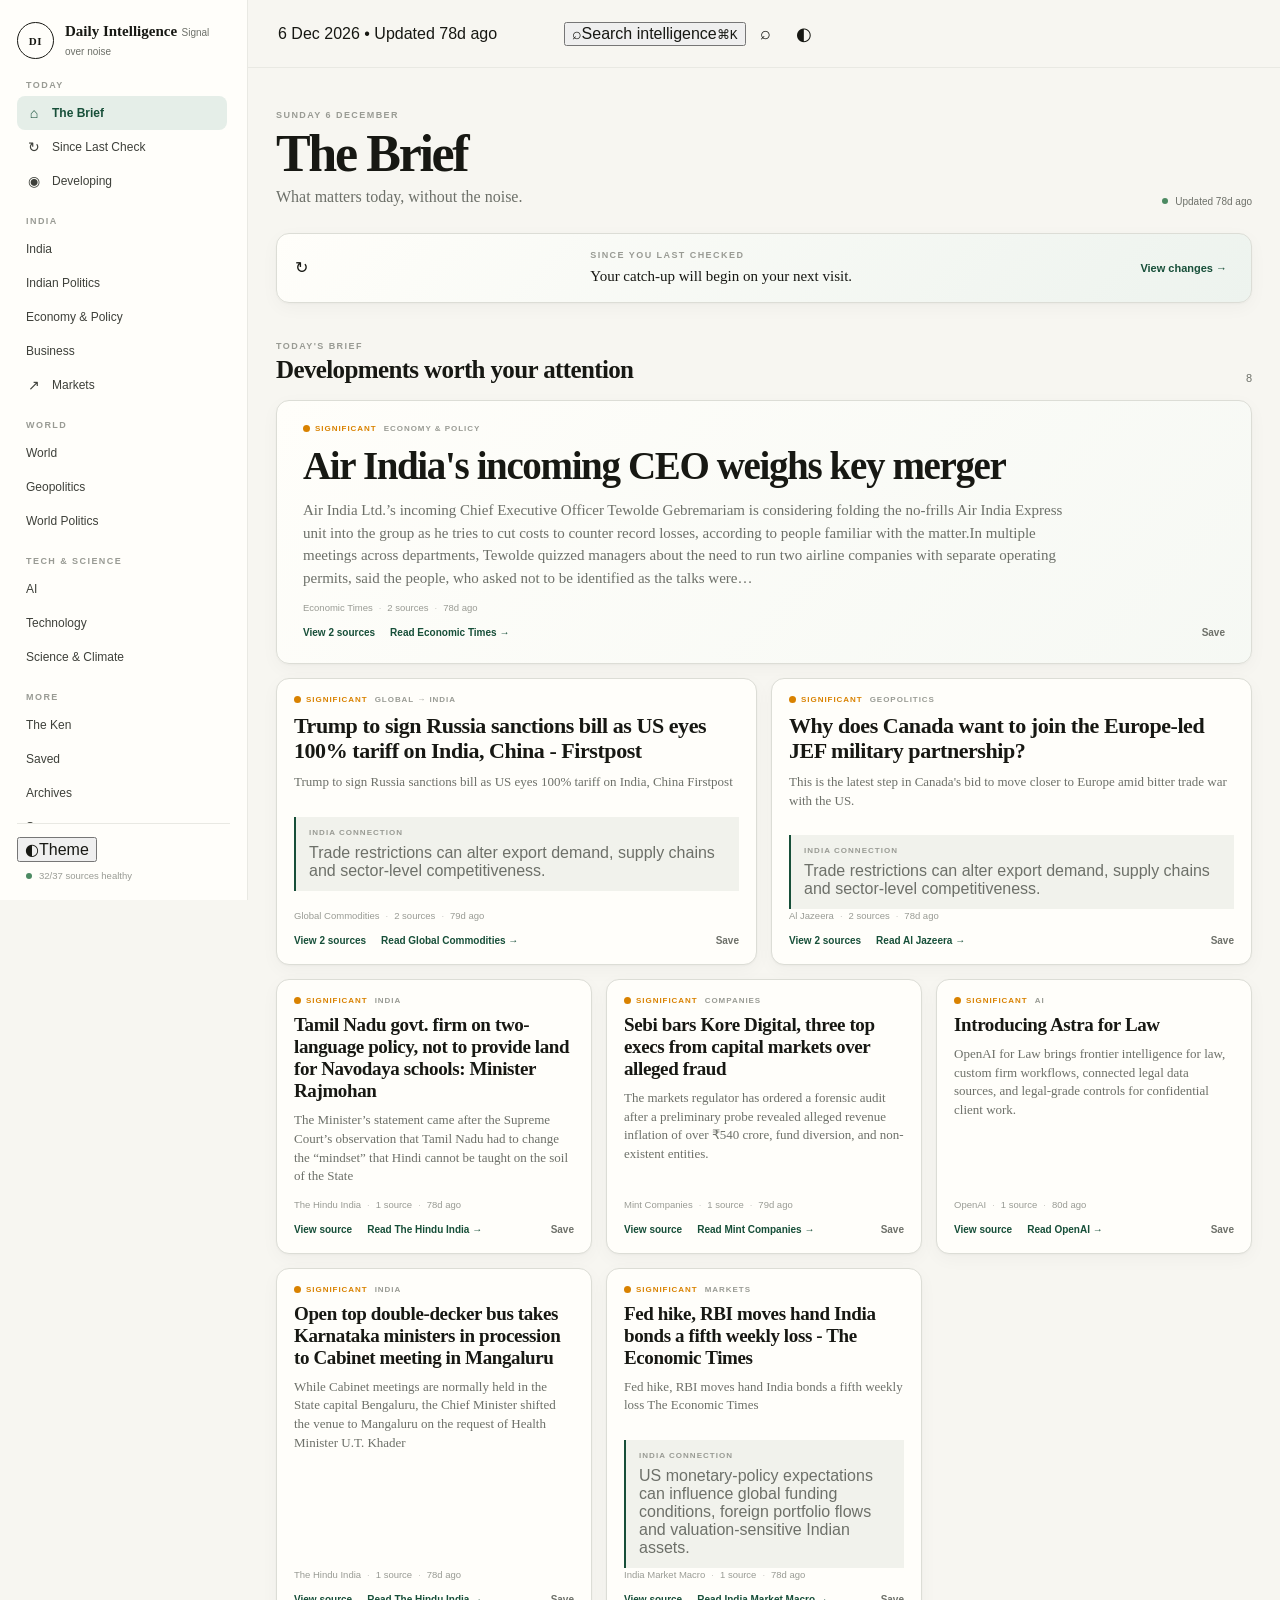
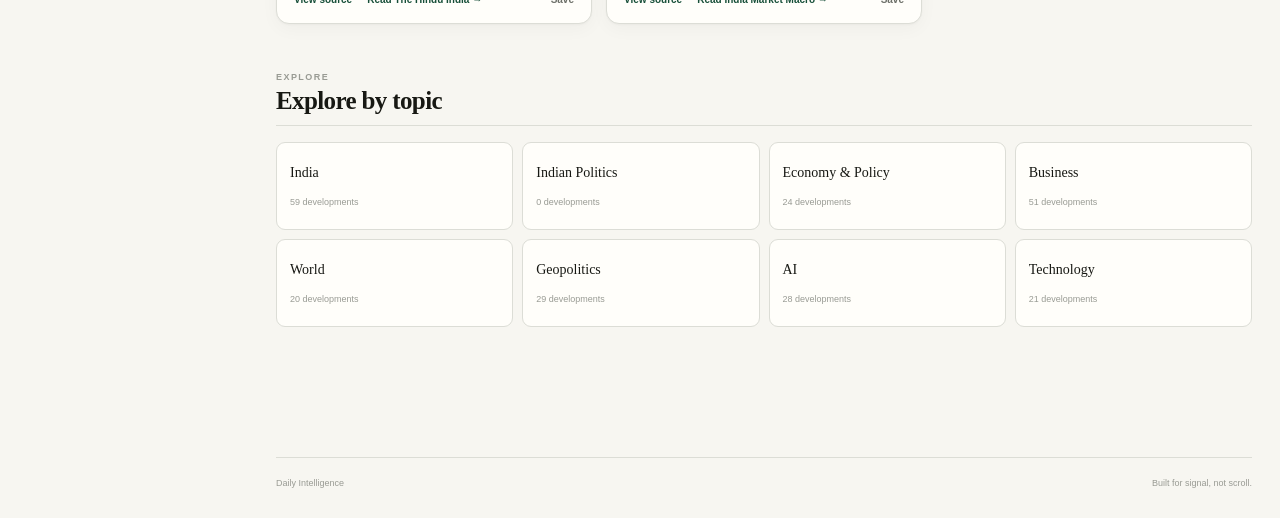
==== commit 6f6f1efb: "Update index.html" ====
--- a/docs/index.html
+++ b/docs/index.html
@@ -2,928 +2,174 @@
 <html lang="en">
 <head>
   <meta charset="UTF-8">
+  <meta name="viewport" content="width=device-width, initial-scale=1.0">
+  <meta name="description" content="Daily Intelligence — a signal-first personal news briefing.">
+  <meta name="theme-color" content="#f4f5f1">
+  <title>Daily Intelligence</title>
+  <link rel="stylesheet" href="./styles.css?v=6.1">
+</head>
+<body>
+  <div id="menuOverlay" class="menu-overlay" aria-hidden="true"></div>
 
-  <meta
-    name="viewport"
-    content="width=device-width, initial-scale=1.0, viewport-fit=cover"
-  >
-
-  <meta
-    name="description"
-    content="Daily Intelligence — a signal-first personal news briefing."
-  >
-
-  <meta name="theme-color" content="#f7f6f2">
-
-  <title>Daily Intelligence</title>
-
-  <link rel="stylesheet" href="./styles.css">
-</head>
-
-<body>
-
-  <!-- ======================================================
-       MOBILE MENU OVERLAY
-       ====================================================== -->
-
-  <div
-    id="menuOverlay"
-    class="menu-overlay"
-    aria-hidden="true"
-  ></div>
-
-
-  <!-- ======================================================
-       DESKTOP / MOBILE DRAWER NAVIGATION
-       ====================================================== -->
-
-  <aside
-    id="sidebar"
-    class="sidebar"
-    aria-label="Main navigation"
-  >
-
+  <aside id="sidebar" class="sidebar" aria-label="Main navigation">
     <div class="sidebar-top">
-
-      <button
-        class="sidebar-brand"
-        data-view="brief"
-        aria-label="Go to The Brief"
-      >
+      <button class="sidebar-brand brand-button" data-view="brief" aria-label="Daily Intelligence home">
         <span class="brand-mark">DI</span>
-
-        <span class="brand-copy">
+        <span>
           <span class="brand-name">Daily Intelligence</span>
-          <span class="brand-subtitle">Signal over noise.</span>
+          <span class="brand-subtitle">Signal over noise</span>
         </span>
       </button>
-
-      <button
-        id="closeMenu"
-        class="icon-button close-menu"
-        aria-label="Close menu"
-      >
-        ×
-      </button>
-
+      <button id="closeMenu" class="icon-button close-menu" aria-label="Close menu">×</button>
     </div>
 
-
     <nav class="navigation">
-
-      <!-- TODAY -->
       <div class="nav-group">
-
         <div class="nav-label">Today</div>
-
-        <button
-          class="nav-item active"
-          data-view="brief"
-        >
-          <span class="nav-icon" aria-hidden="true">⌂</span>
-          <span>The Brief</span>
-        </button>
-
-        <button
-          class="nav-item"
-          data-view="since"
-        >
-          <span class="nav-icon" aria-hidden="true">◷</span>
-          <span>Since Last Check</span>
-        </button>
-
-        <button
-          class="nav-item"
-          data-view="developing"
-        >
-          <span class="nav-icon" aria-hidden="true">ϟ</span>
-          <span>Developing</span>
-        </button>
-
+        <button class="nav-item active" data-view="brief"><span class="nav-icon">⌂</span>The Brief</button>
+        <button class="nav-item" data-view="since"><span class="nav-icon">↻</span>Since Last Check</button>
+        <button class="nav-item" data-view="developing"><span class="nav-icon">◉</span>Developing</button>
       </div>
 
-
-      <!-- INDIA -->
       <div class="nav-group">
-
         <div class="nav-label">India</div>
-
-        <button
-          class="nav-item"
-          data-category="India"
-        >
-          <span class="nav-icon" aria-hidden="true">◇</span>
-          <span>India</span>
-        </button>
-
-        <button
-          class="nav-item"
-          data-category="Indian Politics"
-        >
-          <span class="nav-icon" aria-hidden="true">▤</span>
-          <span>Indian Politics</span>
-        </button>
-
-        <button
-          class="nav-item"
-          data-category="Macro Economics"
-        >
-          <span class="nav-icon" aria-hidden="true">▥</span>
-          <span>Economy &amp; Policy</span>
-        </button>
-
-        <button
-          class="nav-item"
-          data-category="Business & Micro"
-        >
-          <span class="nav-icon" aria-hidden="true">▧</span>
-          <span>Business</span>
-        </button>
-
+        <button class="nav-item" data-category="India">India</button>
+        <button class="nav-item" data-category="Indian Politics">Indian Politics</button>
+        <button class="nav-item" data-category="Macro Economics">Economy &amp; Policy</button>
+        <button class="nav-item" data-category="Business & Micro">Business</button>
+        <button class="nav-item" data-view="markets"><span class="nav-icon">↗</span>Markets</button>
       </div>
 
-
-      <!-- MARKETS -->
       <div class="nav-group">
-
-        <div class="nav-label">Markets</div>
-
-        <button
-          class="nav-item"
-          data-category="Indian Markets"
-          data-view="markets"
-        >
-          <span class="nav-icon" aria-hidden="true">⌁</span>
-          <span>Markets</span>
-        </button>
-
+        <div class="nav-label">World</div>
+        <button class="nav-item" data-category="World">World</button>
+        <button class="nav-item" data-category="Geopolitics">Geopolitics</button>
+        <button class="nav-item" data-category="World Politics">World Politics</button>
       </div>
 
-
-      <!-- WORLD -->
       <div class="nav-group">
-
-        <div class="nav-label">World</div>
-
-        <button
-          class="nav-item"
-          data-category="World"
-        >
-          <span class="nav-icon" aria-hidden="true">◎</span>
-          <span>World</span>
-        </button>
-
-        <button
-          class="nav-item"
-          data-category="Geopolitics"
-        >
-          <span class="nav-icon" aria-hidden="true">◆</span>
-          <span>Geopolitics</span>
-        </button>
-
-        <button
-          class="nav-item"
-          data-category="World Politics"
-        >
-          <span class="nav-icon" aria-hidden="true">◉</span>
-          <span>World Politics</span>
-        </button>
-
+        <div class="nav-label">Tech &amp; Science</div>
+        <button class="nav-item" data-category="AI">AI</button>
+        <button class="nav-item" data-category="Technology">Technology</button>
+        <button class="nav-item" data-category="Science & Climate">Science &amp; Climate</button>
       </div>
 
-
-      <!-- TECH -->
       <div class="nav-group">
-
-        <div class="nav-label">Tech &amp; Science</div>
-
-        <button
-          class="nav-item"
-          data-category="AI"
-        >
-          <span class="nav-icon" aria-hidden="true">✣</span>
-          <span>AI</span>
-        </button>
-
-        <button
-          class="nav-item"
-          data-category="Technology"
-        >
-          <span class="nav-icon" aria-hidden="true">▱</span>
-          <span>Technology</span>
-        </button>
-
-        <button
-          class="nav-item"
-          data-category="Science & Climate"
-        >
-          <span class="nav-icon" aria-hidden="true">♧</span>
-          <span>Science &amp; Climate</span>
-        </button>
-
+        <div class="nav-label">More</div>
+        <button class="nav-item" data-category="The Ken">The Ken</button>
+        <button class="nav-item" data-view="saved">Saved</button>
+        <button class="nav-item" data-view="archives">Archives</button>
+        <button class="nav-item" data-view="sources">Sources</button>
       </div>
-
-
-      <!-- MORE -->
-      <div class="nav-group">
-
-        <div class="nav-label">More</div>
-
-        <button
-          class="nav-item"
-          data-category="The Ken"
-        >
-          <span class="nav-icon" aria-hidden="true">◉</span>
-          <span>The Ken</span>
-        </button>
-
-        <button
-          class="nav-item"
-          data-view="saved"
-        >
-          <span class="nav-icon" aria-hidden="true">♡</span>
-          <span>Saved</span>
-        </button>
-
-        <button
-          class="nav-item"
-          data-view="archives"
-        >
-          <span class="nav-icon" aria-hidden="true">▣</span>
-          <span>Archives</span>
-        </button>
-
-        <button
-          class="nav-item"
-          data-view="sources"
-        >
-          <span class="nav-icon" aria-hidden="true">◫</span>
-          <span>Sources</span>
-        </button>
-
-      </div>
-
     </nav>
 
+    <div class="sidebar-footer">
+      <button id="sidebarThemeButton" class="sidebar-utility" type="button"><span>◐</span><span>Theme</span></button>
+      <div class="sidebar-status">
+        <span id="sidebarHealthDot" class="status-dot"></span>
+        <span id="sidebarStatus">Loading sources…</span>
+      </div>
+    </div>
+  </aside>
 
-    <div class="sidebar-footer">
+  <div class="page-shell">
+    <header class="topbar">
+      <div class="topbar-left">
+        <button id="openMenu" class="icon-button menu-button" aria-label="Open menu" aria-expanded="false">
+          <span></span><span></span><span></span>
+        </button>
+        <button class="mobile-brand brand-button" data-view="brief">Daily Intelligence</button>
+        <div class="desktop-topbar-copy">
+          <span id="topbarDate"></span>
+          <span class="topbar-divider">•</span>
+          <span id="topbarUpdated">Updating…</span>
+        </div>
+      </div>
+      <div class="topbar-actions">
+        <button id="desktopSearchTrigger" class="search-trigger" type="button"><span>⌕</span><span>Search intelligence</span><kbd>⌘K</kbd></button>
+        <button id="searchButton" class="icon-button mobile-search" aria-label="Search">⌕</button>
+        <button id="themeButton" class="icon-button" aria-label="Toggle dark mode">◐</button>
+      </div>
+    </header>
 
-      <button
-        id="sidebarThemeButton"
-        class="sidebar-theme-button"
-        type="button"
-      >
-        <span aria-hidden="true">◐</span>
-        <span>Dark mode</span>
-      </button>
-
-      <div class="sidebar-status">
-        <span
-          id="sidebarHealthDot"
-          class="status-dot"
-        ></span>
-
-        <span id="sidebarStatus">
-          Loading sources…
-        </span>
+    <div id="searchPanel" class="search-panel hidden">
+      <div class="search-inner">
+        <span class="search-glyph">⌕</span>
+        <input id="searchInput" type="search" placeholder="Search topics, companies, people or countries…" autocomplete="off">
+        <button id="closeSearch" class="text-button">Close</button>
       </div>
-
     </div>
 
-  </aside>
+    <main class="main-layout">
+      <section class="main-content">
+        <header class="brief-header">
+          <div>
+            <div id="todayDate" class="eyebrow">TODAY</div>
+            <h1 id="pageTitle">The Brief</h1>
+            <p id="pageDescription" class="page-description">What matters today, without the noise.</p>
+          </div>
+          <div class="update-status"><span id="healthDot" class="status-dot"></span><span id="lastUpdated">Updating…</span></div>
+        </header>
 
+        <section id="sinceLastPanel" class="since-panel">
+          <div class="since-icon">↻</div>
+          <div class="since-copy">
+            <div class="section-kicker">SINCE YOU LAST CHECKED</div>
+            <div id="sinceSummary" class="since-summary">Building your catch-up…</div>
+          </div>
+          <button id="viewSinceButton" class="quiet-button">View changes <span>→</span></button>
+        </section>
 
-  <!-- ======================================================
-       APPLICATION SHELL
-       ====================================================== -->
-
-  <div class="page-shell">
-
-
-    <!-- ====================================================
-         TOP BAR
-         ==================================================== -->
-
-    <header class="topbar">
-
-      <div class="topbar-left">
-
-        <button
-          id="openMenu"
-          class="icon-button menu-button"
-          aria-label="Open menu"
-          aria-expanded="false"
-        >
-          <span></span>
-          <span></span>
-          <span></span>
-        </button>
-
-
-        <button
-          class="mobile-brand"
-          data-view="brief"
-          aria-label="Go to The Brief"
-        >
-          <span class="mobile-brand-mark">DI</span>
-
-          <span class="mobile-brand-copy">
-            <strong>Daily Intelligence</strong>
-            <small>Signal over noise.</small>
-          </span>
-        </button>
-
-      </div>
-
-
-      <!-- DESKTOP SEARCH TRIGGER -->
-      <button
-        id="desktopSearchTrigger"
-        class="desktop-search-trigger"
-        type="button"
-        aria-label="Search Daily Intelligence"
-      >
-        <span
-          class="search-trigger-icon"
-          aria-hidden="true"
-        >
-          ⌕
-        </span>
-
-        <span>
-          Search topics, companies, people, countries…
-        </span>
-      </button>
-
-
-      <div class="topbar-meta">
-
-        <div class="topbar-date-block">
-          <span id="topbarDate"></span>
-          <span id="topbarUpdated"></span>
-        </div>
-
-        <div class="topbar-actions">
-
-          <button
-            id="searchButton"
-            class="icon-button"
-            aria-label="Search"
-            title="Search"
-          >
-            ⌕
-          </button>
-
-          <button
-            id="themeButton"
-            class="icon-button"
-            aria-label="Toggle dark mode"
-            title="Dark mode"
-          >
-            ◐
-          </button>
-
-        </div>
-
-      </div>
-
-    </header>
-
-
-    <!-- ====================================================
-         SEARCH PANEL
-         ==================================================== -->
-
-    <div
-      id="searchPanel"
-      class="search-panel hidden"
-    >
-
-      <div class="search-inner">
-
-        <span
-          class="search-panel-icon"
-          aria-hidden="true"
-        >
-          ⌕
-        </span>
-
-        <input
-          id="searchInput"
-          type="search"
-          placeholder="Search topics, companies, people, countries…"
-          autocomplete="off"
-        >
-
-        <button
-          id="closeSearch"
-          class="text-button"
-        >
-          Close
-        </button>
-
-      </div>
-
-    </div>
-
-
-    <!-- ====================================================
-         MAIN
-         ==================================================== -->
-
-    <main class="main-content">
-
-
-      <!-- ==================================================
-           PAGE HEADER
-           ================================================== -->
-
-      <section class="brief-header">
-
-        <div class="brief-header-copy">
-
-          <div
-            id="todayDate"
-            class="eyebrow"
-          >
-            TODAY'S BRIEF
+        <section id="contentView" aria-live="polite">
+          <div class="skeleton-stack">
+            <div class="skeleton hero-skeleton"></div>
+            <div class="skeleton card-skeleton"></div>
+            <div class="skeleton card-skeleton"></div>
           </div>
-
-          <h1 id="pageTitle">
-            The Brief
-          </h1>
-
-          <p
-            id="pageDescription"
-            class="page-description"
-          >
-            What matters today, without the noise.
-          </p>
-
-        </div>
-
-
-        <div class="update-status">
-
-          <span
-            id="healthDot"
-            class="status-dot"
-          ></span>
-
-          <span id="lastUpdated">
-            Updating…
-          </span>
-
-        </div>
-
+        </section>
       </section>
 
-
-      <!-- ==================================================
-           SINCE LAST CHECK
-           Existing JS hook preserved.
-           CSS can move this into the contextual rail on
-           desktop while keeping it inline on mobile.
-           ================================================== -->
-
-      <section
-        id="sinceLastPanel"
-        class="since-panel"
-      >
-
-        <div class="since-copy">
-
-          <div class="section-kicker">
-            SINCE YOU LAST CHECKED
-          </div>
-
-          <div
-            id="sinceSummary"
-            class="since-summary"
-          >
-            Loading your briefing…
-          </div>
-
-        </div>
-
-        <button
-          id="viewSinceButton"
-          class="quiet-button"
-        >
-          View changes
-        </button>
-
-      </section>
-
-
-      <!-- ==================================================
-           CONTENT VIEW
-           ================================================== -->
-
-      <section id="contentView">
-
-
-        <!-- ================================================
-             THE BRIEF
-             ================================================ -->
-
-        <section
-          id="briefSection"
-          class="content-section brief-section"
-        >
-
-          <div class="section-heading">
-
-            <div>
-
-              <div class="section-kicker">
-                TODAY'S BRIEF
-              </div>
-
-              <h2>
-                Developments worth your attention
-              </h2>
-
-            </div>
-
-            <span
-              id="briefCount"
-              class="section-count"
-            ></span>
-
-          </div>
-
-
-          <div
-            id="briefStories"
-            class="story-list brief-story-grid"
-          >
-            <div class="loading-card">
-              Building your briefing…
-            </div>
-          </div>
-
+      <aside id="contextRail" class="context-rail">
+        <section id="glancePanel" class="rail-panel">
+          <div class="rail-label">AT A GLANCE</div>
+          <div id="glanceGrid" class="glance-grid"></div>
         </section>
-
-
-        <!-- ================================================
-             DEVELOPING
-             ================================================ -->
-
-        <section
-          id="developingSection"
-          class="content-section developing-section"
-        >
-
-          <div class="section-heading">
-
-            <div>
-
-              <div class="section-kicker developing-kicker">
-                DEVELOPING NOW
-              </div>
-
-              <h2>Developing</h2>
-
-            </div>
-
-            <span
-              id="developingCount"
-              class="section-count"
-            ></span>
-
-          </div>
-
-
-          <div
-            id="developingStories"
-            class="developing-list"
-          ></div>
-
+        <section id="changedPanel" class="rail-panel">
+          <div class="rail-label">YOUR CATCH-UP</div>
+          <div id="changedSummary" class="rail-copy">Loading…</div>
+          <button id="contextSinceButton" class="rail-link">See what changed →</button>
         </section>
-
-
-        <!-- ================================================
-             EXPLORE
-             ================================================ -->
-
-        <section
-          id="exploreSection"
-          class="content-section explore-section"
-        >
-
-          <div class="section-heading">
-
-            <div>
-
-              <div class="section-kicker">
-                EXPLORE
-              </div>
-
-              <h2>Explore by topic</h2>
-
-            </div>
-
-          </div>
-
-
-          <div
-            id="categoryGrid"
-            class="category-grid"
-          ></div>
-
+        <section id="topicPanel" class="rail-panel">
+          <div class="rail-label">EXPLORE</div>
+          <div id="topicChips" class="topic-chips"></div>
         </section>
-
-      </section>
-
-
-      <!-- ==================================================
-           EMPTY / LOW ACTIVITY STATE
-           ================================================== -->
-
-      <section
-        id="emptyState"
-        class="empty-state hidden"
-      >
-
-        <div
-          class="empty-state-icon"
-          aria-hidden="true"
-        >
-          ◇
-        </div>
-
-        <h2>
-          No significant developments since your last briefing.
-        </h2>
-
-        <p>
-          We're continuously scanning trusted sources.
-          If something important happens, it will appear here.
-        </p>
-
-        <button
-          class="primary-button"
-          data-view="brief"
-        >
-          Back to The Brief
-        </button>
-
-      </section>
-
-
-      <!-- ==================================================
-           CONTEXTUAL RAIL
-           Progressive enhancement:
-           app.js can populate these in the V6 JS step.
-           Until then they remain hidden.
-           ================================================== -->
-
-      <aside
-        id="contextRail"
-        class="context-rail hidden"
-        aria-label="Briefing context"
-      >
-
-        <section
-          id="glancePanel"
-          class="context-card glance-card hidden"
-        >
-
-          <div class="context-card-heading">
-            <h2>Today at a glance</h2>
-          </div>
-
-          <div
-            id="glanceGrid"
-            class="glance-grid"
-          ></div>
-
-        </section>
-
-
-        <section
-          id="changedPanel"
-          class="context-card changed-card hidden"
-        >
-
-          <div class="context-card-heading">
-            <h2>What changed since you last checked?</h2>
-          </div>
-
-          <div id="changedSummary"></div>
-
-          <button
-            id="contextSinceButton"
-            class="context-link"
-            type="button"
-          >
-            View all since last check →
-          </button>
-
-        </section>
-
-
-        <section
-          id="topicPanel"
-          class="context-card topic-card hidden"
-        >
-
-          <div class="context-card-heading">
-            <h2>Explore by topic</h2>
-          </div>
-
-          <div
-            id="topicChips"
-            class="topic-chips"
-          ></div>
-
-        </section>
-
       </aside>
-
     </main>
 
-
-    <!-- ====================================================
-         FOOTER
-         ==================================================== -->
-
-    <footer class="footer">
-
-      <div>
-        Daily Intelligence
-      </div>
-
-      <div>
-        Better information. Less noise.
-      </div>
-
-    </footer>
-
+    <footer class="footer"><span>Daily Intelligence</span><span>Built for signal, not scroll.</span></footer>
   </div>
 
-
-  <!-- ======================================================
-       MOBILE BOTTOM NAVIGATION
-       CSS will expose this only at mobile breakpoints.
-       ====================================================== -->
-
-  <nav
-    id="mobileBottomNav"
-    class="mobile-bottom-nav"
-    aria-label="Mobile navigation"
-  >
-
-    <button
-      class="mobile-nav-item active"
-      data-view="brief"
-    >
-      <span
-        class="mobile-nav-icon"
-        aria-hidden="true"
-      >
-        ⌂
-      </span>
-
-      <span>Brief</span>
-    </button>
-
-
-    <button
-      class="mobile-nav-item"
-      data-view="since"
-    >
-      <span
-        class="mobile-nav-icon"
-        aria-hidden="true"
-      >
-        ◷
-      </span>
-
-      <span>Since</span>
-    </button>
-
-
-    <button
-      class="mobile-nav-item"
-      data-view="developing"
-    >
-      <span
-        class="mobile-nav-icon"
-        aria-hidden="true"
-      >
-        ϟ
-      </span>
-
-      <span>Developing</span>
-    </button>
-
-
-    <button
-      class="mobile-nav-item"
-      data-view="explore"
-    >
-      <span
-        class="mobile-nav-icon"
-        aria-hidden="true"
-      >
-        ▦
-      </span>
-
-      <span>Explore</span>
-    </button>
-
-
-    <button
-      class="mobile-nav-item"
-      data-view="saved"
-    >
-      <span
-        class="mobile-nav-icon"
-        aria-hidden="true"
-      >
-        ♡
-      </span>
-
-      <span>Saved</span>
-    </button>
-
+  <nav id="mobileBottomNav" class="mobile-bottom-nav" aria-label="Mobile navigation">
+    <button class="mobile-nav-item active" data-view="brief"><span>⌂</span><small>Brief</small></button>
+    <button class="mobile-nav-item" data-view="since"><span>↻</span><small>Since</small></button>
+    <button class="mobile-nav-item" data-view="developing"><span>◉</span><small>Live</small></button>
+    <button class="mobile-nav-item" data-view="markets"><span>↗</span><small>Markets</small></button>
+    <button class="mobile-nav-item" data-view="explore"><span>⊞</span><small>Explore</small></button>
   </nav>
 
-
-  <!-- ======================================================
-       STORY SOURCE SHEET
-       Existing JS hooks preserved.
-       ====================================================== -->
-
-  <div
-    id="sourceSheet"
-    class="sheet hidden"
-    aria-hidden="true"
-  >
-
-    <div
-      id="sheetBackdrop"
-      class="sheet-backdrop"
-    ></div>
-
-
+  <div id="sourceSheet" class="sheet hidden" aria-hidden="true">
+    <div id="sheetBackdrop" class="sheet-backdrop"></div>
     <div class="sheet-panel">
-
       <div class="sheet-handle"></div>
-
-
       <div class="sheet-header">
-
-        <div>
-
-          <div class="section-kicker">
-            COVERAGE
-          </div>
-
-          <h3 id="sheetTitle">
-            Sources
-          </h3>
-
-        </div>
-
-
-        <button
-          id="closeSheet"
-          class="icon-button"
-          aria-label="Close sources"
-        >
-          ×
-        </button>
-
+        <div><div class="section-kicker">COVERAGE</div><h3 id="sheetTitle">Sources</h3></div>
+        <button id="closeSheet" class="icon-button" aria-label="Close sources">×</button>
       </div>
-
-
-      <div
-        id="sheetSources"
-        class="sheet-sources"
-      ></div>
-
+      <div id="sheetSources" class="sheet-sources"></div>
     </div>
-
   </div>
 
-
-  <!-- ======================================================
-       NO SCRIPT
-       ====================================================== -->
-
-  <noscript>
-
-    <div class="noscript">
-      Daily Intelligence requires JavaScript to load the briefing.
-    </div>
-
-  </noscript>
-
-
-  <script src="./app.js"></script>
-
+  <noscript><div class="noscript">Daily Intelligence requires JavaScript to load the briefing.</div></noscript>
+  <script src="./app.js?v=6.1"></script>
 </body>
 </html>
--- a/docs/styles.css
+++ b/docs/styles.css
@@ -1,65 +1,135 @@
+/* ============================================================
+   DAILY INTELLIGENCE
+   V6 DESIGN SYSTEM
+   Signal over noise.
+   ============================================================ */
+
+
+/* ============================================================
+   TOKENS
+   ============================================================ */
+
 :root {
-  --bg: #f7f6f2;
-  --surface: #ffffff;
-  --surface-soft: #f0efea;
-  --text: #171714;
-  --muted: #6f6e68;
-  --faint: #9b9a94;
-  --border: #deddd7;
-  --border-soft: #ebeae5;
-  --accent: #1f4d3a;
-  --accent-soft: #e6eee9;
-  --critical: #9e2f24;
-  --critical-soft: #f5e8e5;
-  --significant: #8a651d;
-  --significant-soft: #f5efdf;
+  --bg: #f7f6f1;
+  --surface: #fffefa;
+  --surface-raised: #ffffff;
+  --surface-soft: #f1f2ec;
+  --surface-green: #edf3ee;
+  --surface-warm: #f4f1e9;
+
+  --text: #171813;
+  --text-soft: #3e403a;
+  --muted: #6d7069;
+  --faint: #999b94;
+
+  --border: #dcddd6;
+  --border-soft: #e9e9e3;
+  --border-strong: #bfc2b8;
+
+  --accent: #174f39;
+  --accent-hover: #103d2c;
+  --accent-soft: #e5eee8;
+  --accent-mid: #cbded1;
+
+  --critical: #d9272e;
+  --critical-soft: #fbe9e8;
+
+  --significant: #d98200;
+  --significant-soft: #fbf0db;
+
+  --noteworthy: #245b46;
+  --noteworthy-soft: #e8f0eb;
+
   --sidebar-width: 248px;
-  --content-width: 820px;
-  --radius: 14px;
+
+  --content-width: 1120px;
+  --reading-width: 820px;
+
+  --radius-xl: 18px;
+  --radius: 13px;
   --radius-small: 9px;
-  --shadow: 0 14px 40px rgba(20, 20, 16, 0.08);
-}
-
-[data-theme="dark"] {
-  --bg: #151613;
-  --surface: #1d1e1a;
-  --surface-soft: #242520;
-  --text: #f1f0e9;
-  --muted: #aaa9a1;
-  --faint: #797a72;
-  --border: #373832;
-  --border-soft: #2b2c27;
-  --accent: #92bea6;
-  --accent-soft: #26372e;
-  --critical: #e69a91;
-  --critical-soft: #3a2724;
-  --significant: #d7b870;
-  --significant-soft: #382f1e;
-  --shadow: 0 14px 40px rgba(0, 0, 0, 0.22);
-}
-
-
-/* RESET */
-
-* {
-  box-sizing: border-box;
-}
-
-html {
-  scroll-behavior: smooth;
-}
-
-body {
-  margin: 0;
-  background: var(--bg);
-  color: var(--text);
-  font-family:
+
+  --shadow-small:
+    0 1px 2px rgba(23, 24, 19, 0.03),
+    0 5px 18px rgba(23, 24, 19, 0.035);
+
+  --shadow:
+    0 18px 50px rgba(23, 24, 19, 0.09);
+
+  --serif:
+    Georgia,
+    "Times New Roman",
+    Times,
+    serif;
+
+  --sans:
     Inter,
     ui-sans-serif,
     -apple-system,
     BlinkMacSystemFont,
     "Segoe UI",
     sans-serif;
+}
+
+
+[data-theme="dark"] {
+  --bg: #141612;
+  --surface: #1b1e19;
+  --surface-raised: #20231e;
+  --surface-soft: #242821;
+  --surface-green: #1d2b22;
+  --surface-warm: #29261f;
+
+  --text: #f1f1ea;
+  --text-soft: #d0d2c9;
+  --muted: #a9aca3;
+  --faint: #777b72;
+
+  --border: #373b34;
+  --border-soft: #2b2f29;
+  --border-strong: #52584e;
+
+  --accent: #8fc1a5;
+  --accent-hover: #acd2ba;
+  --accent-soft: #22362a;
+  --accent-mid: #355441;
+
+  --critical: #f27779;
+  --critical-soft: #3b2424;
+
+  --significant: #e7ad4f;
+  --significant-soft: #3a3020;
+
+  --noteworthy: #92c0a5;
+  --noteworthy-soft: #24352b;
+
+  --shadow-small:
+    0 1px 2px rgba(0, 0, 0, 0.14),
+    0 5px 18px rgba(0, 0, 0, 0.12);
+
+  --shadow:
+    0 18px 50px rgba(0, 0, 0, 0.3);
+}
+
+
+/* ============================================================
+   RESET
+   ============================================================ */
+
+* {
+  box-sizing: border-box;
+}
+
+html {
+  scroll-behavior: smooth;
+}
+
+body {
+  margin: 0;
+  min-height: 100vh;
+  background: var(--bg);
+  color: var(--text);
+  font-family: var(--sans);
   -webkit-font-smoothing: antialiased;
   text-rendering: optimizeLegibility;
 }
@@ -77,626 +147,1417 @@
   color: inherit;
 }
 
+button,
+a {
+  -webkit-tap-highlight-color: transparent;
+}
+
+button {
+  touch-action: manipulation;
+}
+
+img {
+  display: block;
+  max-width: 100%;
+}
+
 .hidden {
   display: none !important;
 }
 
 
-/* SIDEBAR */
+/* ============================================================
+   SIDEBAR
+   ============================================================ */
 
 .sidebar {
   position: fixed;
   inset: 0 auto 0 0;
+  z-index: 40;
+
   width: var(--sidebar-width);
+  height: 100vh;
+
+  display: flex;
+  flex-direction: column;
+
+  padding: 22px 17px 18px;
+
   background: var(--surface);
   border-right: 1px solid var(--border-soft);
-  padding: 24px 18px;
-  z-index: 40;
-  display: flex;
-  flex-direction: column;
-}
+}
+
 
 .sidebar-top {
   display: flex;
   align-items: center;
   justify-content: space-between;
-  margin-bottom: 28px;
-}
+
+  margin-bottom: 22px;
+}
+
 
 .sidebar-brand {
+  appearance: none;
+  border: 0;
+  background: transparent;
+  padding: 0;
+
   display: flex;
   align-items: center;
   gap: 11px;
-}
+
+  text-align: left;
+  cursor: pointer;
+}
+
 
 .brand-mark {
-  width: 34px;
-  height: 34px;
-  border: 1px solid var(--text);
-  border-radius: 50%;
+  width: 37px;
+  height: 37px;
+  flex: 0 0 37px;
+
   display: grid;
   place-items: center;
-  font-family: Georgia, "Times New Roman", serif;
+
+  border: 1.25px solid var(--text);
+  border-radius: 50%;
+
+  font-family: var(--serif);
   font-size: 11px;
   font-weight: 700;
-  letter-spacing: 0.08em;
-}
+  letter-spacing: 0.06em;
+}
+
+
+.brand-copy {
+  display: flex;
+  flex-direction: column;
+  min-width: 0;
+}
+
 
 .brand-name {
-  font-family: Georgia, "Times New Roman", serif;
+  font-family: var(--serif);
+  font-size: 15px;
+  line-height: 1.15;
   font-weight: 700;
-  font-size: 15px;
-}
+  white-space: nowrap;
+}
+
 
 .brand-subtitle {
+  margin-top: 3px;
+
   color: var(--muted);
-  font-size: 11px;
-  margin-top: 2px;
-}
+  font-size: 10px;
+  line-height: 1.2;
+}
+
 
 .navigation {
+  flex: 1;
+  min-height: 0;
+
   overflow-y: auto;
-  padding-right: 4px;
-}
+  overscroll-behavior: contain;
+
+  padding-right: 3px;
+  scrollbar-width: thin;
+  scrollbar-color: var(--border) transparent;
+}
+
+
+.navigation::-webkit-scrollbar {
+  width: 4px;
+}
+
+.navigation::-webkit-scrollbar-thumb {
+  background: var(--border);
+  border-radius: 999px;
+}
+
 
 .nav-group {
-  margin-bottom: 24px;
-}
+  margin-bottom: 19px;
+}
+
 
 .nav-label {
+  margin: 0 9px 6px;
+
   color: var(--faint);
-  font-size: 10px;
-  font-weight: 700;
-  letter-spacing: 0.14em;
+
+  font-size: 9px;
+  line-height: 1;
+  font-weight: 800;
+  letter-spacing: 0.16em;
   text-transform: uppercase;
-  margin: 0 10px 8px;
-}
+}
+
 
 .nav-item {
   width: 100%;
+  min-height: 34px;
+
+  display: flex;
+  align-items: center;
+  gap: 10px;
+
   border: 0;
+  border-radius: 8px;
+
+  padding: 7px 9px;
+
   background: transparent;
-  padding: 8px 10px;
-  border-radius: 8px;
+  color: var(--text-soft);
+
   text-align: left;
+  font-size: 12px;
+  line-height: 1.25;
+
   cursor: pointer;
-  color: var(--muted);
-  font-size: 13px;
+
   transition:
-    background 0.15s ease,
-    color 0.15s ease;
-}
+    background 140ms ease,
+    color 140ms ease,
+    transform 140ms ease;
+}
+
 
 .nav-item:hover {
   background: var(--surface-soft);
   color: var(--text);
 }
 
+
+.nav-item:active {
+  transform: translateY(1px);
+}
+
+
 .nav-item.active {
   background: var(--accent-soft);
   color: var(--accent);
-  font-weight: 650;
-}
+  font-weight: 700;
+}
+
+
+.nav-icon {
+  width: 16px;
+  flex: 0 0 16px;
+
+  display: grid;
+  place-items: center;
+
+  color: currentColor;
+  font-size: 14px;
+  line-height: 1;
+}
+
 
 .sidebar-footer {
-  margin-top: auto;
-  padding-top: 18px;
+  flex: 0 0 auto;
+
+  padding-top: 13px;
+
   border-top: 1px solid var(--border-soft);
 }
+
+
+.sidebar-theme-button {
+  width: 100%;
+
+  display: flex;
+  align-items: center;
+  gap: 10px;
+
+  border: 0;
+  border-radius: 8px;
+
+  padding: 8px 9px;
+
+  background: transparent;
+  color: var(--text-soft);
+
+  font-size: 11px;
+  text-align: left;
+
+  cursor: pointer;
+}
+
+
+.sidebar-theme-button:hover {
+  background: var(--surface-soft);
+}
+
 
 .sidebar-status {
   display: flex;
   align-items: center;
-  gap: 8px;
-  color: var(--muted);
-  font-size: 11px;
-}
-
-
-/* STATUS */
+  gap: 7px;
+
+  margin: 8px 9px 0;
+
+  color: var(--faint);
+  font-size: 9.5px;
+  line-height: 1.3;
+}
+
+
+/* ============================================================
+   STATUS
+   ============================================================ */
 
 .status-dot {
   display: inline-block;
-  width: 7px;
-  height: 7px;
-  flex: 0 0 auto;
+
+  width: 6px;
+  height: 6px;
+  flex: 0 0 6px;
+
   border-radius: 50%;
+
   background: var(--faint);
 }
 
+
 .status-dot.healthy {
-  background: #4d8a65;
-}
+  background: #4c8a62;
+}
+
 
 .status-dot.partial {
-  background: #b88b34;
-}
+  background: #c08b2f;
+}
+
 
 .status-dot.unhealthy {
-  background: #ad4a40;
-}
-
-
-/* PAGE */
+  background: #b64c43;
+}
+
+
+/* ============================================================
+   PAGE SHELL
+   IMPORTANT: DESKTOP SIDEBAR OFFSET PRESERVED
+   ============================================================ */
 
 .page-shell {
   min-height: 100vh;
   margin-left: var(--sidebar-width);
 }
 
+
+/* ============================================================
+   TOPBAR
+   ============================================================ */
+
 .topbar {
-  height: 62px;
-  padding: 0 28px;
+  position: sticky;
+  top: 0;
+  z-index: 25;
+
+  height: 68px;
+
+  display: grid;
+  grid-template-columns: auto minmax(280px, 620px) auto;
+  align-items: center;
+  gap: 24px;
+
+  padding: 0 30px;
+
   border-bottom: 1px solid var(--border-soft);
+
+  background: color-mix(in srgb, var(--bg) 94%, transparent);
+
+  backdrop-filter: blur(14px);
+  -webkit-backdrop-filter: blur(14px);
+}
+
+
+.topbar-left {
+  display: flex;
+  align-items: center;
+}
+
+
+.topbar-actions {
+  display: flex;
+  align-items: center;
+  gap: 2px;
+}
+
+
+.mobile-brand {
+  display: none;
+}
+
+
+.desktop-search-trigger {
+  width: 100%;
+  height: 38px;
+
+  display: flex;
+  align-items: center;
+  gap: 10px;
+
+  border: 1px solid transparent;
+  border-radius: 9px;
+
+  padding: 0 13px;
+
+  background: var(--surface-soft);
+  color: var(--muted);
+
+  font-size: 11px;
+  text-align: left;
+
+  cursor: pointer;
+}
+
+
+.desktop-search-trigger:hover {
+  border-color: var(--border);
+  background: var(--surface);
+}
+
+
+.search-trigger-icon {
+  color: var(--text);
+  font-size: 16px;
+}
+
+
+.topbar-meta {
+  display: flex;
+  align-items: center;
+  justify-content: flex-end;
+  gap: 15px;
+}
+
+
+.topbar-date-block {
+  display: flex;
+  flex-direction: column;
+  gap: 2px;
+
+  color: var(--muted);
+  font-size: 9px;
+  line-height: 1.25;
+  text-align: right;
+  white-space: nowrap;
+}
+
+
+.topbar-date-block span:first-child {
+  color: var(--text-soft);
+  font-weight: 650;
+}
+
+
+.icon-button {
+  width: 36px;
+  height: 36px;
+
+  display: grid;
+  place-items: center;
+
+  border: 0;
+  border-radius: 50%;
+
+  background: transparent;
+
+  font-size: 18px;
+
+  cursor: pointer;
+}
+
+
+.icon-button:hover {
+  background: var(--surface-soft);
+}
+
+
+.menu-button {
+  display: none;
+
+  gap: 4px;
+  align-content: center;
+}
+
+
+.menu-button span {
+  display: block;
+
+  width: 18px;
+  height: 1.5px;
+
+  background: currentColor;
+}
+
+
+.close-menu {
+  display: none;
+}
+
+
+/* ============================================================
+   SEARCH
+   ============================================================ */
+
+.search-panel {
+  position: sticky;
+  top: 68px;
+  z-index: 24;
+
+  border-bottom: 1px solid var(--border);
+
+  background: var(--surface);
+  box-shadow: var(--shadow-small);
+}
+
+
+.search-inner {
+  width: min(calc(100% - 48px), 900px);
+
+  display: flex;
+  align-items: center;
+  gap: 10px;
+
+  margin: auto;
+  padding: 13px 0;
+}
+
+
+.search-panel-icon {
+  color: var(--muted);
+  font-size: 18px;
+}
+
+
+.search-inner input {
+  width: 100%;
+
+  border: 0;
+  outline: 0;
+
+  padding: 10px 2px;
+
+  background: transparent;
+  color: var(--text);
+
+  font-size: 14px;
+}
+
+
+.search-inner input::placeholder {
+  color: var(--faint);
+}
+
+
+.text-button,
+.quiet-button,
+.context-link {
+  border: 0;
+  background: transparent;
+
+  color: var(--accent);
+
+  font-weight: 700;
+  white-space: nowrap;
+
+  cursor: pointer;
+}
+
+
+.text-button:hover,
+.quiet-button:hover,
+.context-link:hover {
+  text-decoration: underline;
+}
+
+
+/* ============================================================
+   MAIN
+   ============================================================ */
+
+.main-content {
+  width: min(calc(100% - 56px), var(--content-width));
+
+  margin: 0 auto;
+  padding: 42px 0 82px;
+}
+
+
+/* ============================================================
+   PAGE HEADER
+   ============================================================ */
+
+.brief-header {
+  display: flex;
+  align-items: flex-end;
+  justify-content: space-between;
+  gap: 32px;
+
+  margin-bottom: 24px;
+}
+
+
+.brief-header-copy {
+  min-width: 0;
+}
+
+
+.eyebrow,
+.section-kicker {
+  color: var(--faint);
+
+  font-size: 9px;
+  line-height: 1.25;
+  font-weight: 800;
+  letter-spacing: 0.16em;
+  text-transform: uppercase;
+}
+
+
+.brief-header h1 {
+  margin: 8px 0 6px;
+
+  font-family: var(--serif);
+  font-size: clamp(38px, 4.5vw, 52px);
+  line-height: 0.98;
+  letter-spacing: -0.045em;
+}
+
+
+.page-description {
+  max-width: 680px;
+
+  margin: 0;
+
+  color: var(--muted);
+
+  font-family: var(--serif);
+  font-size: 16px;
+  line-height: 1.4;
+}
+
+
+.update-status {
+  display: flex;
+  align-items: center;
+  gap: 7px;
+
+  padding-bottom: 2px;
+
+  color: var(--muted);
+
+  font-size: 10px;
+  white-space: nowrap;
+}
+
+
+/* ============================================================
+   SINCE LAST CHECK
+   ============================================================ */
+
+.since-panel {
   display: flex;
   align-items: center;
   justify-content: space-between;
-  background: color-mix(in srgb, var(--bg) 92%, transparent);
-  backdrop-filter: blur(12px);
-  -webkit-backdrop-filter: blur(12px);
-  position: sticky;
-  top: 0;
-  z-index: 25;
-}
-
-.topbar-left,
-.topbar-actions {
-  display: flex;
-  align-items: center;
-  gap: 8px;
-}
-
-.mobile-brand {
-  display: none;
-  font-family: Georgia, "Times New Roman", serif;
-  font-size: 17px;
-  font-weight: 700;
-}
-
-.icon-button {
-  width: 38px;
-  height: 38px;
-  border: 0;
-  border-radius: 50%;
-  background: transparent;
-  cursor: pointer;
-  display: grid;
-  place-items: center;
-  font-size: 19px;
-}
-
-.icon-button:hover {
-  background: var(--surface-soft);
-}
-
-.menu-button {
-  display: none;
-  gap: 4px;
-  align-content: center;
-}
-
-.menu-button span {
-  display: block;
-  width: 18px;
-  height: 1.5px;
-  background: currentColor;
-}
-
-.close-menu {
-  display: none;
-}
-
-
-/* SEARCH */
-
-.search-panel {
-  position: sticky;
-  top: 62px;
-  z-index: 24;
-  border-bottom: 1px solid var(--border);
-  background: var(--surface);
-}
-
-.search-inner {
-  max-width: var(--content-width);
-  margin: auto;
-  padding: 14px 20px;
-  display: flex;
-  gap: 12px;
-}
-
-.search-inner input {
-  width: 100%;
-  border: 1px solid var(--border);
-  border-radius: 10px;
-  padding: 11px 13px;
-  background: var(--bg);
-  color: var(--text);
-  outline: none;
-}
-
-.search-inner input:focus {
-  border-color: var(--accent);
-}
-
-.text-button,
-.quiet-button {
-  border: 0;
-  background: transparent;
-  color: var(--accent);
-  cursor: pointer;
-  font-weight: 650;
-  white-space: nowrap;
-}
-
-
-/* MAIN */
-
-.main-content {
-  width: min(calc(100% - 40px), var(--content-width));
-  margin: 0 auto;
-  padding: 54px 0 90px;
-}
-
-.brief-header {
-  display: flex;
-  justify-content: space-between;
-  align-items: flex-end;
-  gap: 30px;
-  margin-bottom: 30px;
-}
-
-.eyebrow,
-.section-kicker {
-  color: var(--faint);
-  font-size: 10px;
-  line-height: 1.3;
-  font-weight: 750;
-  letter-spacing: 0.15em;
-  text-transform: uppercase;
-}
-
-.brief-header h1 {
-  font-family: Georgia, "Times New Roman", serif;
-  font-size: clamp(34px, 5vw, 48px);
-  line-height: 1;
-  letter-spacing: -0.035em;
-  margin: 10px 0 8px;
-}
-
-.page-description {
-  margin: 0;
-  color: var(--muted);
-  font-family: Georgia, "Times New Roman", serif;
-  font-size: 16px;
-}
-
-.update-status {
-  color: var(--muted);
-  font-size: 11px;
-  display: flex;
-  align-items: center;
-  gap: 8px;
-  white-space: nowrap;
-}
-
-
-/* SINCE LAST CHECK */
-
-.since-panel {
+  gap: 24px;
+
+  margin-bottom: 38px;
+  padding: 16px 18px;
+
   border: 1px solid var(--border);
   border-radius: var(--radius);
-  padding: 17px 19px;
-  display: flex;
-  align-items: center;
-  justify-content: space-between;
-  gap: 20px;
-  background: var(--surface);
-  margin-bottom: 52px;
-}
+
+  background:
+    linear-gradient(
+      135deg,
+      var(--surface) 0%,
+      var(--surface-green) 100%
+    );
+
+  box-shadow: var(--shadow-small);
+}
+
+
+.since-copy {
+  min-width: 0;
+}
+
 
 .since-summary {
   margin-top: 5px;
-  font-family: Georgia, "Times New Roman", serif;
-  font-size: 16px;
-  line-height: 1.4;
-}
-
-
-/* SECTIONS */
+
+  font-family: var(--serif);
+  font-size: 15px;
+  line-height: 1.35;
+}
+
+
+.quiet-button {
+  flex: 0 0 auto;
+  font-size: 11px;
+}
+
+
+/* ============================================================
+   SECTIONS
+   ============================================================ */
 
 .content-section {
-  margin-bottom: 60px;
-}
+  margin-bottom: 48px;
+}
+
 
 .section-heading {
   display: flex;
   align-items: flex-end;
   justify-content: space-between;
-  padding-bottom: 12px;
-  border-bottom: 1px solid var(--text);
-  margin-bottom: 0;
-}
+  gap: 24px;
+
+  margin-bottom: 16px;
+}
+
 
 .section-heading h2 {
-  margin: 5px 0 0;
-  font-family: Georgia, "Times New Roman", serif;
-  font-size: 23px;
-}
+  margin: 4px 0 0;
+
+  font-family: var(--serif);
+  font-size: 25px;
+  line-height: 1.1;
+  letter-spacing: -0.025em;
+}
+
 
 .section-count {
   color: var(--muted);
-  font-size: 12px;
-}
-
-
-/* STORY CARDS */
-
-.story-list {
+  font-size: 11px;
+}
+
+
+/* ============================================================
+   THE BRIEF — V6 HIERARCHY
+   Existing JS emits .story-card.
+   We create visual hierarchy with nth-child rules.
+   ============================================================ */
+
+.brief-story-grid {
+  display: grid;
+  grid-template-columns: repeat(6, minmax(0, 1fr));
+  gap: 14px;
+}
+
+
+.brief-story-grid .story-card {
+  grid-column: span 2;
+}
+
+
+.brief-story-grid .story-card:nth-child(1) {
+  grid-column: 1 / -1;
+}
+
+
+.brief-story-grid .story-card:nth-child(2),
+.brief-story-grid .story-card:nth-child(3) {
+  grid-column: span 3;
+}
+
+
+/* ============================================================
+   STORY CARD
+   ============================================================ */
+
+.story-card {
+  min-width: 0;
+
+  position: relative;
+
   display: flex;
   flex-direction: column;
-}
-
-.story-card {
-  padding: 28px 0 26px;
-  border-bottom: 1px solid var(--border);
-}
-
-.story-card:last-child {
-  border-bottom: 0;
-}
+
+  padding: 17px;
+
+  border: 1px solid var(--border);
+  border-radius: var(--radius);
+
+  background: var(--surface);
+
+  box-shadow: var(--shadow-small);
+}
+
+
+.story-card:hover {
+  border-color: var(--border-strong);
+}
+
 
 .story-topline {
   display: flex;
   align-items: center;
   flex-wrap: wrap;
   gap: 7px;
-  margin-bottom: 11px;
-}
+
+  margin-bottom: 9px;
+}
+
 
 .importance-label,
 .category-label,
 .story-state {
-  font-size: 9px;
+  font-size: 8px;
+  line-height: 1;
   font-weight: 800;
   letter-spacing: 0.12em;
   text-transform: uppercase;
 }
 
+
 .importance-label {
-  padding: 5px 7px;
-  border-radius: 5px;
-}
+  position: relative;
+
+  display: inline-flex;
+  align-items: center;
+  gap: 5px;
+
+  padding: 0;
+
+  border-radius: 0;
+
+  background: transparent !important;
+}
+
+
+.importance-label::before {
+  content: "";
+
+  width: 7px;
+  height: 7px;
+
+  border-radius: 50%;
+
+  background: currentColor;
+}
+
 
 .importance-label.critical {
   color: var(--critical);
-  background: var(--critical-soft);
-}
+}
+
 
 .importance-label.significant {
   color: var(--significant);
-  background: var(--significant-soft);
-}
+}
+
 
 .importance-label.noteworthy {
+  color: var(--noteworthy);
+}
+
+
+.category-label {
+  color: var(--faint);
+}
+
+
+.story-state {
+  margin-left: auto;
+  color: var(--accent);
+}
+
+
+.story-title {
+  margin: 0;
+
+  font-family: var(--serif);
+  font-size: 19px;
+  line-height: 1.16;
+  letter-spacing: -0.02em;
+}
+
+
+.story-summary {
+  margin: 9px 0 12px;
+
   color: var(--muted);
-  background: var(--surface-soft);
-}
-
-.category-label {
-  color: var(--muted);
-}
-
-.story-state {
-  color: var(--accent);
-  margin-left: auto;
-}
-
-.story-title {
-  font-family: Georgia, "Times New Roman", serif;
-  font-size: clamp(21px, 3vw, 27px);
-  line-height: 1.18;
-  letter-spacing: -0.018em;
-  margin: 0;
-  max-width: 760px;
-}
-
-.story-summary {
-  margin: 13px 0 16px;
-  color: var(--muted);
-  font-family: Georgia, "Times New Roman", serif;
-  font-size: 15.5px;
-  line-height: 1.62;
-  max-width: 740px;
-}
+
+  font-family: var(--serif);
+  font-size: 13px;
+  line-height: 1.45;
+}
+
 
 .story-meta {
   display: flex;
   align-items: center;
   flex-wrap: wrap;
-  gap: 7px;
+  gap: 6px;
+
+  margin-top: auto;
+
   color: var(--faint);
-  font-size: 11px;
-}
+
+  font-size: 9.5px;
+  line-height: 1.4;
+}
+
 
 .meta-separator {
-  opacity: 0.6;
-}
+  opacity: 0.55;
+}
+
 
 .story-actions {
   display: flex;
   align-items: center;
-  gap: 20px;
-  margin-top: 17px;
-}
+  gap: 15px;
+
+  margin-top: 11px;
+}
+
 
 .story-action {
+  appearance: none;
+
   border: 0;
   background: transparent;
+
   padding: 0;
+
+  color: var(--accent);
+
+  font-size: 10px;
+  line-height: 1.3;
+  font-weight: 700;
+
+  text-decoration: none;
+
   cursor: pointer;
-  color: var(--accent);
-  font-size: 12px;
-  font-weight: 700;
-  text-decoration: none;
-}
+}
+
 
 .story-action:hover {
   text-decoration: underline;
 }
+
 
 .save-button {
   margin-left: auto;
   color: var(--muted);
 }
 
+
 .save-button.saved {
   color: var(--accent);
 }
 
 
-/* CRITICAL STORY */
+/* LEAD STORY */
+
+.brief-story-grid .story-card:nth-child(1) {
+  min-height: 250px;
+
+  padding: 24px 26px;
+
+  background:
+    linear-gradient(
+      135deg,
+      var(--surface) 0%,
+      color-mix(in srgb, var(--surface-green) 50%, var(--surface)) 100%
+    );
+}
+
+
+.brief-story-grid .story-card:nth-child(1) .story-title {
+  max-width: 860px;
+
+  font-size: clamp(28px, 3.3vw, 39px);
+  line-height: 1.04;
+  letter-spacing: -0.035em;
+}
+
+
+.brief-story-grid .story-card:nth-child(1) .story-summary {
+  max-width: 760px;
+
+  margin-top: 13px;
+
+  font-size: 15px;
+  line-height: 1.5;
+}
+
+
+.brief-story-grid .story-card:nth-child(1) .story-topline {
+  margin-bottom: 13px;
+}
+
+
+/* SECONDARY STORIES */
+
+.brief-story-grid .story-card:nth-child(2),
+.brief-story-grid .story-card:nth-child(3) {
+  min-height: 205px;
+}
+
+
+.brief-story-grid .story-card:nth-child(2) .story-title,
+.brief-story-grid .story-card:nth-child(3) .story-title {
+  font-size: 22px;
+}
+
+
+/* CRITICAL */
 
 .story-card.is-critical {
-  border-top: 2px solid var(--critical);
-  margin-top: 18px;
-  padding-top: 22px;
-}
-
-.story-card.is-critical .story-title {
-  font-size: clamp(25px, 4vw, 32px);
-}
-
-
-/* DEVELOPING */
+  border-color:
+    color-mix(
+      in srgb,
+      var(--critical) 40%,
+      var(--border)
+    );
+}
+
+
+.story-card.is-critical::after {
+  content: "";
+
+  position: absolute;
+  inset: 0 auto 0 0;
+
+  width: 3px;
+
+  border-radius: var(--radius) 0 0 var(--radius);
+
+  background: var(--critical);
+}
+
+
+/* ============================================================
+   DEVELOPING
+   ============================================================ */
+
+.developing-section {
+  padding-top: 4px;
+}
+
+
+.developing-section .section-heading {
+  padding-bottom: 11px;
+  border-bottom: 1px solid var(--border);
+}
+
+
+.developing-kicker {
+  color: var(--critical);
+}
+
 
 .developing-list {
+  position: relative;
+
   display: grid;
-  grid-template-columns: repeat(2, 1fr);
-  gap: 12px;
-  margin-top: 18px;
-}
+  grid-template-columns: 1fr;
+
+  margin-top: 0;
+}
+
 
 .developing-card {
+  position: relative;
+
+  display: grid;
+  grid-template-columns: minmax(72px, 100px) 1fr;
+  gap: 14px;
+
+  min-height: 58px;
+
+  padding: 13px 12px 13px 24px;
+
+  border: 0;
+  border-bottom: 1px solid var(--border-soft);
+  border-radius: 0;
+
+  background: transparent;
+
+  cursor: pointer;
+}
+
+
+.developing-card::before {
+  content: "";
+
+  position: absolute;
+  left: 5px;
+  top: 22px;
+
+  width: 7px;
+  height: 7px;
+
+  border-radius: 50%;
+
+  background: var(--critical);
+}
+
+
+.developing-card::after {
+  content: "";
+
+  position: absolute;
+  left: 8px;
+  top: 29px;
+  bottom: -23px;
+
+  width: 1px;
+
+  background: var(--border);
+}
+
+
+.developing-card:last-child::after {
+  display: none;
+}
+
+
+.developing-card:hover {
+  background: var(--surface-soft);
+}
+
+
+.developing-card h3 {
+  margin: 0;
+
+  font-family: var(--serif);
+  font-size: 14px;
+  line-height: 1.3;
+}
+
+
+.developing-meta {
+  grid-column: 1;
+
+  color: var(--faint);
+
+  font-size: 9px;
+}
+
+
+/* ============================================================
+   EXPLORE
+   ============================================================ */
+
+.explore-section .section-heading {
+  padding-bottom: 11px;
+  border-bottom: 1px solid var(--border);
+}
+
+
+.category-grid {
+  display: grid;
+  grid-template-columns: repeat(4, minmax(0, 1fr));
+  gap: 9px;
+
+  margin-top: 0;
+
+  border: 0;
+}
+
+
+.category-card {
+  min-height: 88px;
+
   border: 1px solid var(--border);
   border-radius: var(--radius-small);
-  padding: 16px;
+
+  padding: 13px;
+
   background: var(--surface);
+
+  text-align: left;
+
   cursor: pointer;
-}
-
-.developing-card:hover {
-  border-color: var(--faint);
-}
-
-.developing-card h3 {
-  margin: 8px 0 9px;
-  font-family: Georgia, "Times New Roman", serif;
-  font-size: 16px;
-  line-height: 1.3;
-}
-
-.developing-meta {
-  color: var(--faint);
-  font-size: 10px;
-}
-
-
-/* CATEGORY GRID */
-
-.category-grid {
-  display: grid;
-  grid-template-columns: repeat(3, 1fr);
-  border-top: 1px solid var(--border);
-  border-left: 1px solid var(--border);
-  margin-top: 18px;
-}
-
-.category-card {
-  min-height: 102px;
-  border: 0;
-  border-right: 1px solid var(--border);
-  border-bottom: 1px solid var(--border);
-  background: transparent;
-  padding: 16px;
-  text-align: left;
-  cursor: pointer;
-}
+
+  transition:
+    border 140ms ease,
+    background 140ms ease,
+    transform 140ms ease;
+}
+
 
 .category-card:hover {
-  background: var(--surface);
-}
+  border-color: var(--border-strong);
+  background: var(--surface-green);
+  transform: translateY(-1px);
+}
+
 
 .category-card-name {
-  font-family: Georgia, "Times New Roman", serif;
-  font-size: 16px;
-  margin-bottom: 18px;
-}
+  margin-bottom: 15px;
+
+  font-family: var(--serif);
+  font-size: 14px;
+  line-height: 1.2;
+}
+
 
 .category-card-count {
   color: var(--faint);
-  font-size: 10px;
-}
-
-
-/* CATEGORY / SEARCH VIEW */
+  font-size: 9px;
+}
+
+
+/* ============================================================
+   CATEGORY / SEARCH VIEWS
+   ============================================================ */
 
 .view-header {
-  padding: 0 0 18px;
-  border-bottom: 1px solid var(--text);
-}
+  margin-bottom: 14px;
+  padding: 0 0 16px;
+
+  border-bottom: 1px solid var(--border);
+}
+
 
 .view-header h2 {
-  margin: 7px 0 5px;
-  font-family: Georgia, "Times New Roman", serif;
-  font-size: 30px;
-}
+  margin: 5px 0 4px;
+
+  font-family: var(--serif);
+  font-size: 31px;
+  line-height: 1.05;
+  letter-spacing: -0.03em;
+}
+
 
 .view-header p {
   margin: 0;
+
   color: var(--muted);
-  font-size: 13px;
-}
-
-
-/* CONTEXT */
+
+  font-size: 12px;
+  line-height: 1.4;
+}
+
+
+/* Non-Brief story lists remain editorial rows */
+
+#contentView > .story-list:not(.brief-story-grid),
+.category-view .story-list,
+.search-results .story-list {
+  display: flex;
+  flex-direction: column;
+}
+
+
+#contentView > .story-list:not(.brief-story-grid) .story-card,
+.category-view .story-card,
+.search-results .story-card {
+  padding: 19px 0;
+
+  border: 0;
+  border-bottom: 1px solid var(--border);
+  border-radius: 0;
+
+  background: transparent;
+  box-shadow: none;
+}
+
+
+/* ============================================================
+   CONTEXT
+   ============================================================ */
 
 .context-box {
-  margin-top: 18px;
-  padding: 14px 16px;
-  border-left: 2px solid var(--border);
+  margin-top: 13px;
+  padding: 11px 13px;
+
+  border: 0;
+  border-left: 2px solid var(--accent);
+
   background: var(--surface-soft);
 }
 
+
 .context-title {
+  margin-bottom: 7px;
+
   color: var(--faint);
-  font-size: 9px;
+
+  font-size: 8px;
   font-weight: 800;
   letter-spacing: 0.13em;
   text-transform: uppercase;
-  margin-bottom: 9px;
-}
+}
+
 
 .context-item {
   display: flex;
-  gap: 10px;
   align-items: baseline;
-  padding: 6px 0;
-  font-size: 12px;
+  gap: 9px;
+
+  padding: 5px 0;
+
+  font-size: 11px;
   line-height: 1.4;
 }
 
+
 .context-date {
-  flex: 0 0 65px;
+  flex: 0 0 60px;
   color: var(--faint);
 }
+
 
 .context-headline {
   color: var(--muted);
 }
 
 
-/* SOURCE SHEET */
+/* ============================================================
+   V6 CONTEXT RAIL
+   Hidden until app.js populates and exposes it.
+   ============================================================ */
+
+.context-rail {
+  min-width: 0;
+}
+
+
+.context-card {
+  margin-bottom: 12px;
+  padding: 17px;
+
+  border: 1px solid var(--border);
+  border-radius: var(--radius);
+
+  background: var(--surface-green);
+
+  box-shadow: var(--shadow-small);
+}
+
+
+.context-card-heading h2 {
+  margin: 0 0 14px;
+
+  font-family: var(--serif);
+  font-size: 16px;
+  line-height: 1.15;
+}
+
+
+.glance-grid {
+  display: grid;
+  grid-template-columns: repeat(2, minmax(0, 1fr));
+}
+
+
+.topic-chips {
+  display: flex;
+  flex-wrap: wrap;
+  gap: 7px;
+}
+
+
+.context-link {
+  margin-top: 12px;
+  padding: 0;
+
+  font-size: 10px;
+}
+
+
+/* ============================================================
+   EMPTY STATE
+   ============================================================ */
+
+.empty-state {
+  min-height: 440px;
+
+  display: flex;
+  flex-direction: column;
+  align-items: center;
+  justify-content: center;
+
+  padding: 60px 30px;
+
+  border: 1px solid var(--border);
+  border-radius: var(--radius);
+
+  background: var(--surface);
+
+  text-align: center;
+}
+
+
+.empty-state-icon {
+  width: 68px;
+  height: 68px;
+
+  display: grid;
+  place-items: center;
+
+  margin-bottom: 18px;
+
+  border-radius: 50%;
+
+  background: var(--surface-soft);
+  color: var(--accent);
+
+  font-family: var(--serif);
+  font-size: 27px;
+}
+
+
+.empty-state h2 {
+  max-width: 470px;
+
+  margin: 0;
+
+  font-family: var(--serif);
+  font-size: 26px;
+  line-height: 1.1;
+  letter-spacing: -0.025em;
+}
+
+
+.empty-state p {
+  max-width: 450px;
+
+  margin: 11px auto 20px;
+
+  color: var(--muted);
+
+  font-size: 12px;
+  line-height: 1.55;
+}
+
+
+.primary-button {
+  border: 1px solid var(--accent);
+  border-radius: 8px;
+
+  padding: 9px 15px;
+
+  background: var(--accent);
+  color: #fff;
+
+  font-size: 11px;
+  font-weight: 700;
+
+  cursor: pointer;
+}
+
+
+.primary-button:hover {
+  background: var(--accent-hover);
+}
+
+
+/* ============================================================
+   SOURCE SHEET
+   ============================================================ */
 
 .sheet {
   position: fixed;
@@ -704,346 +1565,478 @@
   z-index: 80;
 }
 
+
 .sheet-backdrop {
   position: absolute;
   inset: 0;
-  background: rgba(0, 0, 0, 0.34);
-}
+
+  background: rgba(0, 0, 0, 0.36);
+  backdrop-filter: blur(2px);
+}
+
 
 .sheet-panel {
   position: absolute;
+  top: 0;
   right: 0;
-  top: 0;
+
+  width: min(440px, 100%);
   height: 100%;
-  width: min(440px, 100%);
+
+  overflow-y: auto;
+
+  padding: 24px;
+
   background: var(--surface);
-  padding: 24px;
+
   box-shadow: var(--shadow);
-  overflow-y: auto;
-}
+}
+
 
 .sheet-handle {
   display: none;
 }
 
+
 .sheet-header {
   display: flex;
+  align-items: flex-start;
   justify-content: space-between;
-  align-items: flex-start;
   gap: 20px;
-  padding-bottom: 18px;
+
+  padding-bottom: 17px;
+
   border-bottom: 1px solid var(--border);
 }
 
+
 .sheet-header h3 {
-  font-family: Georgia, "Times New Roman", serif;
   margin: 5px 0 0;
+
+  font-family: var(--serif);
   font-size: 21px;
 }
+
 
 .sheet-source {
   display: block;
+
+  padding: 15px 0;
+
+  border-bottom: 1px solid var(--border-soft);
+
   text-decoration: none;
-  padding: 16px 0;
-  border-bottom: 1px solid var(--border-soft);
-}
+}
+
 
 .sheet-source:hover .sheet-source-title {
   text-decoration: underline;
 }
 
+
 .sheet-source-name {
   color: var(--accent);
-  font-size: 10px;
-  font-weight: 750;
+
+  font-size: 9px;
+  line-height: 1;
+  font-weight: 800;
+  letter-spacing: 0.08em;
   text-transform: uppercase;
-  letter-spacing: 0.08em;
-}
+}
+
 
 .sheet-source-title {
-  font-family: Georgia, "Times New Roman", serif;
   margin-top: 6px;
+
+  font-family: var(--serif);
   font-size: 15px;
   line-height: 1.35;
 }
 
+
 .sheet-source-time {
+  margin-top: 5px;
+
   color: var(--faint);
-  font-size: 10px;
-  margin-top: 6px;
-}
-
-
-/* LOADING / EMPTY */
+  font-size: 9px;
+}
+
+
+/* ============================================================
+   LOADING
+   ============================================================ */
 
 .loading-card {
-  padding: 35px 0;
+  grid-column: 1 / -1;
+
+  padding: 45px 0;
+
   color: var(--muted);
-  font-family: Georgia, "Times New Roman", serif;
-}
-
-.empty-state {
-  padding: 70px 0;
-  text-align: center;
-}
-
-.empty-state h2 {
-  font-family: Georgia, "Times New Roman", serif;
-}
-
-.empty-state p {
-  color: var(--muted);
-}
-
-
-/* FOOTER */
+
+  font-family: var(--serif);
+  font-size: 15px;
+}
+
+
+/* ============================================================
+   FOOTER
+   ============================================================ */
 
 .footer {
-  width: min(calc(100% - 40px), var(--content-width));
-  margin: 0 auto;
-  border-top: 1px solid var(--border);
-  padding: 20px 0 35px;
+  width: min(calc(100% - 56px), var(--content-width));
+
   display: flex;
   justify-content: space-between;
+
+  margin: 0 auto;
+  padding: 19px 0 28px;
+
+  border-top: 1px solid var(--border);
+
   color: var(--faint);
-  font-size: 10px;
-}
-
-
-/* MOBILE MENU OVERLAY */
+
+  font-size: 9px;
+  line-height: 1.4;
+}
+
+
+/* ============================================================
+   MOBILE MENU OVERLAY
+   ============================================================ */
 
 .menu-overlay {
   display: none;
 }
 
 
-/* NOSCRIPT */
+/* ============================================================
+   MOBILE BOTTOM NAV
+   ============================================================ */
+
+.mobile-bottom-nav {
+  display: none;
+}
+
+
+/* ============================================================
+   NOSCRIPT
+   ============================================================ */
 
 .noscript {
   position: fixed;
   inset: auto 20px 20px;
+  z-index: 100;
+
+  padding: 14px;
+
+  border: 1px solid var(--border);
+  border-radius: 8px;
+
   background: var(--surface);
-  border: 1px solid var(--border);
-  padding: 14px;
-  border-radius: 8px;
-  z-index: 100;
-}
-
-
-/* ============================================================
-   MARKETS — NEWSPAPER MODULE
+}
+
+
+/* ============================================================
+   MARKETS V6
+   Same product language — slightly denser.
    ============================================================ */
 
 .markets-front-page {
   width: 100%;
 }
 
+
 .markets-masthead {
   display: flex;
+  align-items: flex-end;
   justify-content: space-between;
-  align-items: flex-end;
   gap: 24px;
-  padding-bottom: 14px;
-  margin-bottom: 28px;
-  border-bottom: 3px solid var(--text);
-}
+
+  margin-bottom: 20px;
+  padding-bottom: 13px;
+
+  border-bottom: 1px solid var(--border);
+}
+
 
 .markets-masthead h1 {
-  margin: 5px 0 0;
-  font-family: Georgia, "Times New Roman", serif;
-  font-size: 38px;
+  margin: 4px 0 0;
+
+  font-family: var(--serif);
+  font-size: 39px;
   line-height: 1;
-  letter-spacing: -0.035em;
-}
+  letter-spacing: -0.04em;
+}
+
 
 .markets-masthead p {
-  margin: 8px 0 0;
+  margin: 6px 0 0;
+
   color: var(--muted);
-  font-family: Georgia, "Times New Roman", serif;
-  font-size: 14px;
-}
+
+  font-family: var(--serif);
+  font-size: 13px;
+}
+
 
 .markets-updated {
   flex: 0 0 auto;
+
   color: var(--faint);
-  font-size: 10px;
-  text-transform: uppercase;
-  letter-spacing: 0.08em;
-}
+
+  font-size: 9px;
+  line-height: 1.3;
+}
+
+
+/* Markets lead */
 
 .markets-top-grid {
   display: grid;
-  grid-template-columns: minmax(0, 1.65fr) minmax(220px, 0.75fr);
-  gap: 30px;
-  margin-bottom: 46px;
-}
+  grid-template-columns: minmax(0, 1.45fr) minmax(250px, 0.7fr);
+  gap: 14px;
+
+  margin-bottom: 28px;
+}
+
 
 .market-lead {
   min-width: 0;
-}
+
+  padding: 20px;
+
+  border: 1px solid var(--border);
+  border-radius: var(--radius);
+
+  background:
+    linear-gradient(
+      135deg,
+      var(--surface) 0%,
+      var(--surface-green) 100%
+    );
+
+  box-shadow: var(--shadow-small);
+}
+
 
 .market-lead-kicker {
-  margin-bottom: 9px;
-  color: var(--faint);
-  font-size: 9px;
+  margin-bottom: 8px;
+
+  color: var(--significant);
+
+  font-size: 8px;
   font-weight: 800;
-  letter-spacing: 0.14em;
+  letter-spacing: 0.12em;
   text-transform: uppercase;
 }
+
 
 .market-lead h2 {
   margin: 0;
-  font-family: Georgia, "Times New Roman", serif;
-  font-size: clamp(29px, 4vw, 38px);
-  line-height: 1.08;
+
+  font-family: var(--serif);
+  font-size: clamp(27px, 3.2vw, 36px);
+  line-height: 1.06;
   letter-spacing: -0.035em;
 }
 
+
 .market-lead-summary {
-  margin: 14px 0;
+  margin: 11px 0;
+
   color: var(--muted);
-  font-family: Georgia, "Times New Roman", serif;
-  font-size: 16px;
-  line-height: 1.55;
-}
+
+  font-family: var(--serif);
+  font-size: 14px;
+  line-height: 1.48;
+}
+
 
 .market-meta {
-  margin-top: 10px;
+  margin-top: 9px;
+
   color: var(--faint);
-  font-size: 10px;
-}
+
+  font-size: 9px;
+  line-height: 1.4;
+}
+
 
 .market-meta a {
   color: var(--accent);
   text-decoration: none;
 }
 
+
 .market-meta a:hover {
   text-decoration: underline;
 }
 
+
+/* Secondary */
+
 .market-secondary {
   min-width: 0;
-  padding-left: 24px;
-  border-left: 1px solid var(--border);
-}
+
+  padding: 6px 17px;
+
+  border: 1px solid var(--border);
+  border-radius: var(--radius);
+
+  background: var(--surface);
+}
+
 
 .market-secondary-item {
-  padding: 0 0 17px;
-  margin-bottom: 17px;
-  border-bottom: 1px solid var(--border);
-}
+  padding: 13px 0;
+
+  border-bottom: 1px solid var(--border-soft);
+}
+
 
 .market-secondary-item:last-child {
-  margin-bottom: 0;
   border-bottom: 0;
 }
 
+
 .market-secondary-item h3 {
-  margin: 5px 0 8px;
-  font-family: Georgia, "Times New Roman", serif;
-  font-size: 17px;
-  line-height: 1.25;
-  letter-spacing: -0.012em;
-}
+  margin: 4px 0 6px;
+
+  font-family: var(--serif);
+  font-size: 15px;
+  line-height: 1.24;
+  letter-spacing: -0.015em;
+}
+
+
+/* Markets sections */
 
 .market-section {
-  margin: 0 0 48px;
-}
+  margin-bottom: 31px;
+}
+
 
 .market-section-header {
   display: flex;
+  align-items: baseline;
   justify-content: space-between;
-  align-items: baseline;
   gap: 18px;
-  padding: 0 0 9px;
-  margin-bottom: 4px;
-  border-bottom: 2px solid var(--text);
-}
+
+  margin-bottom: 0;
+  padding-bottom: 8px;
+
+  border-bottom: 1px solid var(--border);
+}
+
 
 .market-section-header h2 {
   margin: 0;
-  font-family: Georgia, "Times New Roman", serif;
-  font-size: 24px;
+
+  font-family: var(--serif);
+  font-size: 19px;
+  line-height: 1.15;
   letter-spacing: -0.02em;
 }
+
 
 .market-section-header span {
   color: var(--faint);
-  font-size: 9px;
+
+  font-size: 8px;
   font-weight: 750;
-  letter-spacing: 0.1em;
+  letter-spacing: 0.08em;
   text-transform: uppercase;
 }
+
 
 .market-news-columns {
   display: grid;
   grid-template-columns: repeat(2, minmax(0, 1fr));
-  gap: 32px;
-}
+  gap: 22px;
+}
+
 
 .market-news-column {
   min-width: 0;
 }
 
+
 .market-news-column + .market-news-column {
-  padding-left: 30px;
+  padding-left: 21px;
+
   border-left: 1px solid var(--border);
 }
 
+
 .market-column-title {
-  margin: 18px 0 4px;
-  color: var(--faint);
-  font-size: 9px;
-  font-weight: 800;
-  letter-spacing: 0.13em;
-  text-transform: uppercase;
-}
+  margin: 14px 0 2px;
+
+  color: var(--text-soft);
+
+  font-family: var(--serif);
+  font-size: 15px;
+  font-weight: 700;
+}
+
 
 .market-headline-row {
-  padding: 16px 0;
-  border-bottom: 1px solid var(--border);
-}
+  padding: 12px 0;
+
+  border-bottom: 1px solid var(--border-soft);
+}
+
 
 .market-headline-row:last-child {
   border-bottom: 0;
 }
 
+
 .market-headline-row h3 {
-  margin: 0 0 7px;
-  font-family: Georgia, "Times New Roman", serif;
-  font-size: 18px;
-  line-height: 1.27;
+  margin: 0 0 5px;
+
+  font-family: var(--serif);
+  font-size: 15px;
+  line-height: 1.24;
   letter-spacing: -0.012em;
 }
 
+
 .market-headline-row p {
-  margin: 0 0 8px;
+  margin: 0 0 6px;
+
   color: var(--muted);
-  font-family: Georgia, "Times New Roman", serif;
-  font-size: 13.5px;
-  line-height: 1.48;
-}
+
+  font-family: var(--serif);
+  font-size: 11.5px;
+  line-height: 1.45;
+}
+
 
 .market-headline-row a {
   color: inherit;
   text-decoration: none;
 }
 
+
 .market-headline-row a:hover h3 {
   text-decoration: underline;
 }
 
+
 .market-transmission,
 .market-impact {
-  margin-top: 11px;
-  padding: 10px 12px;
-  background: var(--surface-soft);
+  margin-top: 8px;
+  padding: 8px 10px;
+
   border-left: 2px solid var(--accent);
+
+  background: var(--surface-green);
   color: var(--muted);
-  font-size: 11px;
-  line-height: 1.45;
-}
+
+  font-size: 10px;
+  line-height: 1.4;
+}
+
 
 .market-transmission strong,
 .market-impact strong {
@@ -1056,40 +2049,58 @@
 .ipo-newspaper-grid {
   display: grid;
   grid-template-columns: repeat(3, minmax(0, 1fr));
-  border-top: 1px solid var(--border);
-  border-left: 1px solid var(--border);
-  margin-top: 18px;
-}
+  gap: 9px;
+
+  margin-top: 12px;
+
+  border: 0;
+}
+
 
 .ipo-newspaper-item {
   min-width: 0;
-  padding: 17px;
-  border-right: 1px solid var(--border);
-  border-bottom: 1px solid var(--border);
-}
+
+  padding: 13px;
+
+  border: 1px solid var(--border);
+  border-radius: var(--radius-small);
+
+  background: var(--surface);
+}
+
 
 .ipo-status {
-  margin-bottom: 10px;
+  margin-bottom: 8px;
+
   color: var(--accent);
-  font-size: 9px;
+
+  font-size: 8px;
+  line-height: 1;
   font-weight: 800;
-  letter-spacing: 0.11em;
+  letter-spacing: 0.1em;
   text-transform: uppercase;
 }
 
+
 .ipo-newspaper-item h3 {
-  margin: 0 0 12px;
-  font-family: Georgia, "Times New Roman", serif;
-  font-size: 17px;
-  line-height: 1.25;
-}
+  margin: 0 0 9px;
+
+  font-family: var(--serif);
+  font-size: 14px;
+  line-height: 1.24;
+}
+
 
 .ipo-facts {
   display: grid;
-  gap: 5px;
+  gap: 4px;
+
   color: var(--muted);
-  font-size: 11px;
-}
+
+  font-size: 9.5px;
+  line-height: 1.35;
+}
+
 
 .ipo-facts strong {
   color: var(--text);
@@ -1097,273 +2108,691 @@
 }
 
 
-/* STOCKS & COMPANIES */
+/* Companies */
 
 .company-news-layout {
   display: grid;
-  grid-template-columns: minmax(0, 1.25fr) minmax(0, 0.75fr);
-  gap: 32px;
-}
+  grid-template-columns: repeat(2, minmax(0, 1fr));
+  gap: 22px;
+}
+
 
 .company-news-layout > * + * {
-  padding-left: 30px;
+  padding-left: 21px;
+
   border-left: 1px solid var(--border);
 }
 
 
-/* MUTUAL FUNDS */
+/* Mutual funds */
 
 .market-two-column {
   display: grid;
   grid-template-columns: repeat(2, minmax(0, 1fr));
-  gap: 32px;
-}
+  gap: 22px;
+}
+
 
 .market-two-column > * + * {
-  padding-left: 30px;
+  padding-left: 21px;
+
   border-left: 1px solid var(--border);
 }
 
 
-/* INVESTOR CONVERSATION */
+/* Investor conversation */
 
 .investor-conversation-grid {
   display: grid;
   grid-template-columns: repeat(2, minmax(0, 1fr));
-  gap: 14px;
-  margin-top: 18px;
-}
+  gap: 9px;
+
+  margin-top: 12px;
+}
+
 
 .investor-conversation-item {
-  padding: 15px;
+  padding: 13px;
+
   border: 1px solid var(--border);
   border-radius: var(--radius-small);
+
   background: var(--surface);
 }
 
+
 .market-editorial-note {
-  margin-top: 32px;
-  padding-top: 14px;
+  margin-top: 21px;
+  padding-top: 11px;
+
   border-top: 1px solid var(--border);
+
   color: var(--faint);
-  font-size: 10px;
-  line-height: 1.5;
-}
-
-
-/* TABLET */
-
-@media (max-width: 1000px) {
+
+  font-size: 9px;
+  line-height: 1.45;
+}
+
+
+/* ============================================================
+   TABLET
+   ============================================================ */
+
+@media (max-width: 1100px) {
 
   :root {
-    --sidebar-width: 220px;
-  }
+    --sidebar-width: 218px;
+  }
+
+
+  .sidebar {
+    padding-left: 14px;
+    padding-right: 14px;
+  }
+
+
+  .topbar {
+    grid-template-columns: auto minmax(240px, 1fr) auto;
+    gap: 18px;
+
+    padding-left: 22px;
+    padding-right: 22px;
+  }
+
 
   .main-content {
-    width: min(calc(100% - 34px), 760px);
-  }
+    width: min(calc(100% - 40px), 920px);
+  }
+
+
+  .footer {
+    width: min(calc(100% - 40px), 920px);
+  }
+
 
   .category-grid {
-    grid-template-columns: repeat(2, 1fr);
-  }
+    grid-template-columns: repeat(3, minmax(0, 1fr));
+  }
+
 
   .markets-top-grid {
-    grid-template-columns: minmax(0, 1.4fr) minmax(200px, 0.8fr);
-    gap: 24px;
-  }
-
-  .ipo-newspaper-grid {
-    grid-template-columns: repeat(2, minmax(0, 1fr));
-  }
-}
-
-
-/* MOBILE */
+    grid-template-columns: minmax(0, 1.25fr) minmax(220px, 0.75fr);
+  }
+}
+
+
+/* ============================================================
+   MOBILE / SMALL TABLET
+   ============================================================ */
 
 @media (max-width: 760px) {
+
+  :root {
+    --mobile-nav-height: 64px;
+  }
+
+
+  body {
+    padding-bottom:
+      calc(
+        var(--mobile-nav-height) +
+        env(safe-area-inset-bottom)
+      );
+  }
+
 
   body.menu-open {
     overflow: hidden;
   }
 
+
+  /* SIDEBAR DRAWER */
+
   .sidebar {
     width: min(86vw, 310px);
+
+    padding: 18px 15px;
+
     transform: translateX(-102%);
-    transition: transform 0.22s ease;
+
+    transition: transform 220ms ease;
+
     box-shadow: var(--shadow);
-    padding: 20px 16px;
-  }
+  }
+
 
   body.menu-open .sidebar {
     transform: translateX(0);
   }
 
+
   .menu-overlay {
     display: block;
+
     position: fixed;
     inset: 0;
     z-index: 35;
-    background: rgba(0, 0, 0, 0.35);
+
+    background: rgba(0, 0, 0, 0.36);
+
     opacity: 0;
     pointer-events: none;
-    transition: opacity 0.22s ease;
-  }
+
+    transition: opacity 220ms ease;
+  }
+
 
   body.menu-open .menu-overlay {
     opacity: 1;
     pointer-events: auto;
   }
 
+
   .close-menu {
     display: grid;
   }
 
+
+  /* PAGE */
+
   .page-shell {
     margin-left: 0;
   }
 
+
+  /* TOPBAR */
+
   .topbar {
-    height: 56px;
-    padding: 0 14px;
-  }
+    height: 64px;
+
+    display: flex;
+    align-items: center;
+    justify-content: space-between;
+
+    padding:
+      0
+      max(14px, env(safe-area-inset-right))
+      0
+      max(14px, env(safe-area-inset-left));
+  }
+
 
   .menu-button {
+    display: none;
+  }
+
+
+  .mobile-brand {
+    appearance: none;
+
+    display: flex;
+    align-items: center;
+    gap: 9px;
+
+    border: 0;
+    background: transparent;
+
+    padding: 0;
+
+    text-align: left;
+
+    cursor: pointer;
+  }
+
+
+  .mobile-brand-mark {
+    width: 32px;
+    height: 32px;
+    flex: 0 0 32px;
+
     display: grid;
-  }
-
-  .mobile-brand {
-    display: block;
-  }
+    place-items: center;
+
+    border: 1px solid var(--text);
+    border-radius: 50%;
+
+    font-family: var(--serif);
+    font-size: 10px;
+    font-weight: 700;
+  }
+
+
+  .mobile-brand-copy {
+    display: flex;
+    flex-direction: column;
+  }
+
+
+  .mobile-brand-copy strong {
+    font-family: var(--serif);
+    font-size: 14px;
+    line-height: 1.05;
+  }
+
+
+  .mobile-brand-copy small {
+    margin-top: 2px;
+
+    color: var(--muted);
+
+    font-size: 8px;
+  }
+
+
+  .desktop-search-trigger,
+  .topbar-date-block,
+  #themeButton {
+    display: none;
+  }
+
+
+  .topbar-meta {
+    margin-left: auto;
+  }
+
 
   .topbar-actions {
-    gap: 2px;
-  }
+    gap: 0;
+  }
+
+
+  #searchButton {
+    width: 38px;
+    height: 38px;
+
+    font-size: 20px;
+  }
+
+
+  /* SEARCH */
 
   .search-panel {
-    top: 56px;
-  }
+    top: 64px;
+  }
+
 
   .search-inner {
-    padding: 10px 14px;
-  }
+    width: calc(100% - 28px);
+
+    padding: 10px 0;
+  }
+
+
+  /* MAIN */
 
   .main-content {
-    width: calc(100% - 30px);
-    padding: 31px 0 65px;
-  }
+    width: calc(100% - 28px);
+
+    padding: 27px 0 42px;
+  }
+
+
+  /* HEADER */
 
   .brief-header {
     display: block;
-    margin-bottom: 21px;
-  }
+
+    margin-bottom: 18px;
+  }
+
 
   .brief-header h1 {
-    font-size: 36px;
-    margin-top: 8px;
-  }
+    margin-top: 6px;
+
+    font-size: 37px;
+  }
+
 
   .page-description {
-    font-size: 15px;
-    line-height: 1.4;
-  }
+    max-width: 92%;
+
+    font-size: 14px;
+    line-height: 1.35;
+  }
+
 
   .update-status {
-    margin-top: 14px;
-  }
+    display: none;
+  }
+
+
+  /* SINCE */
 
   .since-panel {
-    padding: 15px;
-    margin-bottom: 38px;
-    align-items: flex-end;
-  }
+    align-items: center;
+    gap: 12px;
+
+    margin-bottom: 28px;
+    padding: 13px 14px;
+
+    border-radius: 11px;
+  }
+
+
+  .since-panel .section-kicker {
+    display: none;
+  }
+
 
   .since-summary {
-    font-size: 14px;
-  }
+    margin: 0;
+
+    font-family: var(--sans);
+    font-size: 11px;
+    line-height: 1.35;
+  }
+
 
   .quiet-button {
-    font-size: 11px;
-  }
+    font-size: 10px;
+  }
+
+
+  /* SECTIONS */
 
   .content-section {
-    margin-bottom: 46px;
-  }
+    margin-bottom: 35px;
+  }
+
+
+  .section-heading {
+    margin-bottom: 11px;
+  }
+
 
   .section-heading h2 {
-    font-size: 21px;
-  }
+    font-size: 20px;
+  }
+
+
+  /* BRIEF GRID */
+
+  .brief-story-grid {
+    display: grid;
+    grid-template-columns: 1fr;
+    gap: 10px;
+  }
+
+
+  .brief-story-grid .story-card,
+  .brief-story-grid .story-card:nth-child(1),
+  .brief-story-grid .story-card:nth-child(2),
+  .brief-story-grid .story-card:nth-child(3) {
+    grid-column: 1;
+  }
+
 
   .story-card {
-    padding: 23px 0;
-  }
-
-  .story-card.is-critical {
-    margin-top: 15px;
-  }
-
+    min-height: 0;
+
+    padding: 14px;
+
+    border-radius: 11px;
+  }
+
+
+  .brief-story-grid .story-card:nth-child(1) {
+    min-height: 0;
+
+    padding: 16px;
+
+    background:
+      linear-gradient(
+        135deg,
+        var(--surface) 0%,
+        var(--surface-green) 100%
+      );
+  }
+
+
+  .brief-story-grid .story-card:nth-child(1) .story-title {
+    font-size: 24px;
+    line-height: 1.06;
+  }
+
+
+  .brief-story-grid .story-card:nth-child(1) .story-summary {
+    font-size: 13px;
+    line-height: 1.43;
+  }
+
+
+  .brief-story-grid .story-card:nth-child(2),
+  .brief-story-grid .story-card:nth-child(3) {
+    min-height: 0;
+  }
+
+
+  .brief-story-grid .story-card:nth-child(2) .story-title,
+  .brief-story-grid .story-card:nth-child(3) .story-title,
   .story-title {
-    font-size: 22px;
-    line-height: 1.22;
-  }
-
-  .story-card.is-critical .story-title {
-    font-size: 26px;
-  }
+    font-size: 17px;
+    line-height: 1.17;
+  }
+
 
   .story-summary {
-    font-size: 15px;
-    line-height: 1.58;
-    margin-top: 11px;
-  }
-
+    display: -webkit-box;
+    overflow: hidden;
+
+    -webkit-line-clamp: 3;
+    -webkit-box-orient: vertical;
+
+    margin: 7px 0 9px;
+
+    font-size: 12px;
+    line-height: 1.42;
+  }
+
+
+  .importance-label,
+  .category-label,
   .story-state {
-    margin-left: 0;
-  }
+    font-size: 7.5px;
+  }
+
+
+  .story-meta {
+    font-size: 8.5px;
+  }
+
 
   .story-actions {
-    margin-top: 15px;
-  }
+    margin-top: 9px;
+  }
+
+
+  .story-action {
+    font-size: 9px;
+  }
+
+
+  /* DEVELOPING */
 
   .developing-list {
     grid-template-columns: 1fr;
   }
 
+
+  .developing-card {
+    grid-template-columns: 66px 1fr;
+
+    padding-right: 4px;
+  }
+
+
+  .developing-card h3 {
+    font-size: 13px;
+  }
+
+
+  /* EXPLORE */
+
   .category-grid {
-    grid-template-columns: repeat(2, 1fr);
-  }
+    grid-template-columns: repeat(2, minmax(0, 1fr));
+    gap: 8px;
+  }
+
 
   .category-card {
-    min-height: 92px;
-    padding: 14px;
-  }
+    min-height: 76px;
+    padding: 11px;
+  }
+
 
   .category-card-name {
-    font-size: 15px;
-  }
+    margin-bottom: 12px;
+
+    font-size: 13px;
+  }
+
+
+  /* EMPTY */
+
+  .empty-state {
+    min-height: 58vh;
+
+    padding: 45px 22px;
+
+    border: 0;
+
+    background: transparent;
+  }
+
+
+  .empty-state-icon {
+    width: 62px;
+    height: 62px;
+  }
+
+
+  .empty-state h2 {
+    font-size: 23px;
+  }
+
+
+  /* SHEET */
 
   .sheet-panel {
     top: auto;
     bottom: 0;
+
     width: 100%;
     height: auto;
-    max-height: 78vh;
+    max-height: 80vh;
+
+    padding:
+      11px
+      17px
+      calc(22px + env(safe-area-inset-bottom));
+
     border-radius: 18px 18px 0 0;
-    padding: 12px 18px 24px;
-  }
+  }
+
 
   .sheet-handle {
     display: block;
+
     width: 36px;
     height: 4px;
+
+    margin: 0 auto 14px;
+
     border-radius: 999px;
+
     background: var(--border);
-    margin: 0 auto 15px;
-  }
+  }
+
+
+  /* FOOTER */
 
   .footer {
-    width: calc(100% - 30px);
+    width: calc(100% - 28px);
+
     display: block;
+
+    padding-bottom: 15px;
+
     line-height: 1.7;
+  }
+
+
+  /* MOBILE BOTTOM NAV */
+
+  .mobile-bottom-nav {
+    position: fixed;
+    inset: auto 0 0 0;
+    z-index: 55;
+
+    height:
+      calc(
+        var(--mobile-nav-height) +
+        env(safe-area-inset-bottom)
+      );
+
+    display: grid;
+    grid-template-columns: repeat(5, minmax(0, 1fr));
+    align-items: start;
+
+    padding:
+      7px
+      max(5px, env(safe-area-inset-right))
+      env(safe-area-inset-bottom)
+      max(5px, env(safe-area-inset-left));
+
+    border-top: 1px solid var(--border);
+
+    background:
+      color-mix(
+        in srgb,
+        var(--surface) 96%,
+        transparent
+      );
+
+    backdrop-filter: blur(18px);
+    -webkit-backdrop-filter: blur(18px);
+  }
+
+
+  .mobile-nav-item {
+    appearance: none;
+
+    min-width: 0;
+
+    display: flex;
+    flex-direction: column;
+    align-items: center;
+    justify-content: center;
+    gap: 3px;
+
+    border: 0;
+    background: transparent;
+
+    padding: 3px 1px;
+
+    color: var(--muted);
+
+    font-size: 8px;
+    line-height: 1;
+
+    cursor: pointer;
+  }
+
+
+  .mobile-nav-icon {
+    min-height: 21px;
+
+    display: grid;
+    place-items: center;
+
+    font-size: 17px;
+    line-height: 1;
+  }
+
+
+  .mobile-nav-item.active {
+    color: var(--accent);
+    font-weight: 700;
   }
 
 
@@ -1371,16 +2800,20 @@
 
   .markets-masthead {
     display: block;
-    margin-bottom: 22px;
-  }
+
+    margin-bottom: 16px;
+  }
+
 
   .markets-masthead h1 {
-    font-size: 33px;
-  }
+    font-size: 32px;
+  }
+
 
   .markets-updated {
-    margin-top: 10px;
-  }
+    margin-top: 7px;
+  }
+
 
   .markets-top-grid,
   .market-news-columns,
@@ -1391,74 +2824,119 @@
     gap: 0;
   }
 
+
+  .market-lead {
+    padding: 15px;
+
+    border-radius: 11px;
+  }
+
+
+  .market-lead h2 {
+    font-size: 24px;
+  }
+
+
+  .market-lead-summary {
+    font-size: 12px;
+  }
+
+
   .market-secondary {
-    margin-top: 25px;
-    padding: 20px 0 0;
-    border-left: 0;
-    border-top: 1px solid var(--text);
-  }
+    margin-top: 9px;
+    padding: 1px 14px;
+
+    border-radius: 11px;
+  }
+
 
   .market-news-column + .market-news-column,
   .company-news-layout > * + *,
   .market-two-column > * + * {
+    margin-top: 20px;
     padding-left: 0;
+
     border-left: 0;
   }
 
-  .market-news-column + .market-news-column {
-    margin-top: 28px;
-  }
+
+  .market-column-title {
+    margin-top: 11px;
+  }
+
+
+  .market-headline-row {
+    padding: 10px 0;
+  }
+
+
+  .market-headline-row h3 {
+    font-size: 14px;
+  }
+
 
   .ipo-newspaper-grid {
-    display: block;
-  }
+    grid-template-columns: 1fr;
+    gap: 7px;
+  }
+
 
   .ipo-newspaper-item {
-    border-left: 0;
-  }
+    padding: 11px;
+  }
+
 
   .market-section {
-    margin-bottom: 39px;
-  }
-
-  .market-lead h2 {
-    font-size: 29px;
-  }
-}
-
-
-/* VERY SMALL PHONES */
+    margin-bottom: 27px;
+  }
+}
+
+
+/* ============================================================
+   VERY SMALL PHONES
+   ============================================================ */
 
 @media (max-width: 390px) {
 
-  .mobile-brand {
-    font-size: 15px;
-  }
+  .mobile-brand-copy strong {
+    font-size: 13px;
+  }
+
 
   .brief-header h1 {
-    font-size: 33px;
-  }
+    font-size: 34px;
+  }
+
+
+  .page-description {
+    max-width: 100%;
+  }
+
 
   .since-panel {
-    display: block;
-  }
-
-  .quiet-button {
-    padding: 0;
-    margin-top: 12px;
-  }
+    gap: 8px;
+  }
+
 
   .category-grid {
-    grid-template-columns: 1fr 1fr;
-  }
+    grid-template-columns: repeat(2, minmax(0, 1fr));
+  }
+
 
   .story-actions {
-    gap: 14px;
-  }
-}
-
-
-/* ACCESSIBILITY */
+    gap: 11px;
+  }
+
+
+  .mobile-nav-item {
+    font-size: 7.5px;
+  }
+}
+
+
+/* ============================================================
+   ACCESSIBILITY
+   ============================================================ */
 
 @media (prefers-reduced-motion: reduce) {
 
@@ -1470,6 +2948,7 @@
   }
 }
 
+
 button:focus-visible,
 a:focus-visible,
 input:focus-visible {
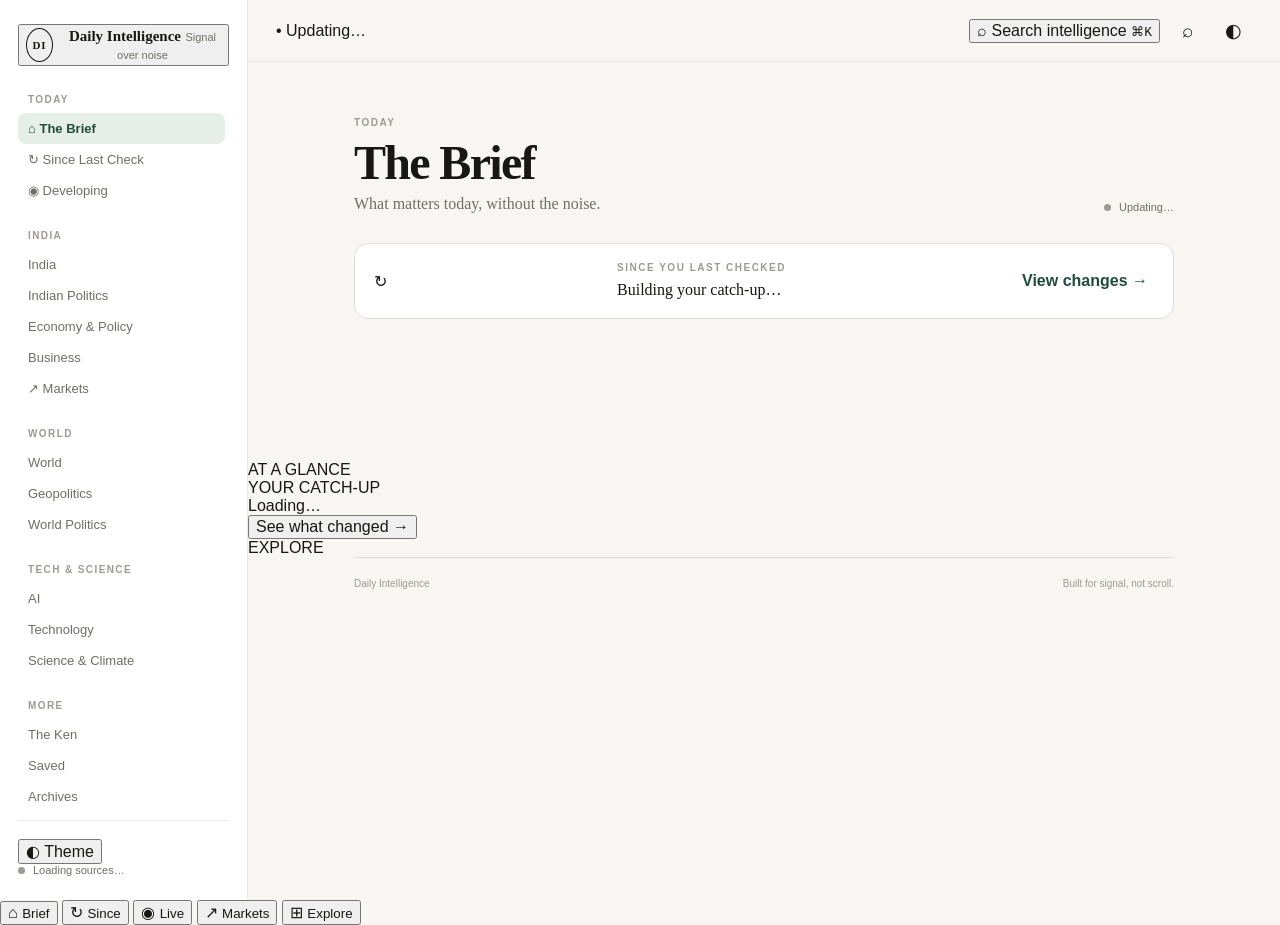
==== commit 2273e9ca: "Update index.html" ====
--- a/docs/index.html
+++ b/docs/index.html
@@ -5,171 +5,655 @@
   <meta name="viewport" content="width=device-width, initial-scale=1.0">
   <meta name="description" content="Daily Intelligence — a signal-first personal news briefing.">
   <meta name="theme-color" content="#f4f5f1">
+
   <title>Daily Intelligence</title>
-  <link rel="stylesheet" href="./styles.css?v=6.1">
+
+  <link rel="stylesheet" href="./styles.css?v=6.2">
 </head>
+
 <body>
-  <div id="menuOverlay" class="menu-overlay" aria-hidden="true"></div>
-
-  <aside id="sidebar" class="sidebar" aria-label="Main navigation">
+
+  <div
+    id="menuOverlay"
+    class="menu-overlay"
+    aria-hidden="true"
+  ></div>
+
+
+  <aside
+    id="sidebar"
+    class="sidebar"
+    aria-label="Main navigation"
+  >
+
     <div class="sidebar-top">
-      <button class="sidebar-brand brand-button" data-view="brief" aria-label="Daily Intelligence home">
+
+      <button
+        class="sidebar-brand brand-button"
+        data-view="brief"
+        aria-label="Daily Intelligence home"
+      >
         <span class="brand-mark">DI</span>
+
         <span>
           <span class="brand-name">Daily Intelligence</span>
           <span class="brand-subtitle">Signal over noise</span>
         </span>
       </button>
-      <button id="closeMenu" class="icon-button close-menu" aria-label="Close menu">×</button>
+
+      <button
+        id="closeMenu"
+        class="icon-button close-menu"
+        aria-label="Close menu"
+      >
+        ×
+      </button>
+
     </div>
 
+
     <nav class="navigation">
+
       <div class="nav-group">
+
         <div class="nav-label">Today</div>
-        <button class="nav-item active" data-view="brief"><span class="nav-icon">⌂</span>The Brief</button>
-        <button class="nav-item" data-view="since"><span class="nav-icon">↻</span>Since Last Check</button>
-        <button class="nav-item" data-view="developing"><span class="nav-icon">◉</span>Developing</button>
-      </div>
+
+        <button
+          class="nav-item active"
+          data-view="brief"
+        >
+          <span class="nav-icon">⌂</span>
+          The Brief
+        </button>
+
+        <button
+          class="nav-item"
+          data-view="since"
+        >
+          <span class="nav-icon">↻</span>
+          Since Last Check
+        </button>
+
+        <button
+          class="nav-item"
+          data-view="developing"
+        >
+          <span class="nav-icon">◉</span>
+          Developing
+        </button>
+
+      </div>
+
 
       <div class="nav-group">
+
         <div class="nav-label">India</div>
-        <button class="nav-item" data-category="India">India</button>
-        <button class="nav-item" data-category="Indian Politics">Indian Politics</button>
-        <button class="nav-item" data-category="Macro Economics">Economy &amp; Policy</button>
-        <button class="nav-item" data-category="Business & Micro">Business</button>
-        <button class="nav-item" data-view="markets"><span class="nav-icon">↗</span>Markets</button>
-      </div>
+
+        <button
+          class="nav-item"
+          data-category="India"
+        >
+          India
+        </button>
+
+        <button
+          class="nav-item"
+          data-category="Indian Politics"
+        >
+          Indian Politics
+        </button>
+
+        <button
+          class="nav-item"
+          data-category="Macro Economics"
+        >
+          Economy &amp; Policy
+        </button>
+
+        <button
+          class="nav-item"
+          data-category="Business & Micro"
+        >
+          Business
+        </button>
+
+        <button
+          class="nav-item"
+          data-view="markets"
+        >
+          <span class="nav-icon">↗</span>
+          Markets
+        </button>
+
+      </div>
+
 
       <div class="nav-group">
+
         <div class="nav-label">World</div>
-        <button class="nav-item" data-category="World">World</button>
-        <button class="nav-item" data-category="Geopolitics">Geopolitics</button>
-        <button class="nav-item" data-category="World Politics">World Politics</button>
-      </div>
+
+        <button
+          class="nav-item"
+          data-category="World"
+        >
+          World
+        </button>
+
+        <button
+          class="nav-item"
+          data-category="Geopolitics"
+        >
+          Geopolitics
+        </button>
+
+        <button
+          class="nav-item"
+          data-category="World Politics"
+        >
+          World Politics
+        </button>
+
+      </div>
+
 
       <div class="nav-group">
+
         <div class="nav-label">Tech &amp; Science</div>
-        <button class="nav-item" data-category="AI">AI</button>
-        <button class="nav-item" data-category="Technology">Technology</button>
-        <button class="nav-item" data-category="Science & Climate">Science &amp; Climate</button>
-      </div>
+
+        <button
+          class="nav-item"
+          data-category="AI"
+        >
+          AI
+        </button>
+
+        <button
+          class="nav-item"
+          data-category="Technology"
+        >
+          Technology
+        </button>
+
+        <button
+          class="nav-item"
+          data-category="Science & Climate"
+        >
+          Science &amp; Climate
+        </button>
+
+      </div>
+
 
       <div class="nav-group">
+
         <div class="nav-label">More</div>
-        <button class="nav-item" data-category="The Ken">The Ken</button>
-        <button class="nav-item" data-view="saved">Saved</button>
-        <button class="nav-item" data-view="archives">Archives</button>
-        <button class="nav-item" data-view="sources">Sources</button>
-      </div>
+
+        <button
+          class="nav-item"
+          data-category="The Ken"
+        >
+          The Ken
+        </button>
+
+        <button
+          class="nav-item"
+          data-view="saved"
+        >
+          Saved
+        </button>
+
+        <button
+          class="nav-item"
+          data-view="archives"
+        >
+          Archives
+        </button>
+
+        <button
+          class="nav-item"
+          data-view="sources"
+        >
+          Sources
+        </button>
+
+      </div>
+
     </nav>
 
+
     <div class="sidebar-footer">
-      <button id="sidebarThemeButton" class="sidebar-utility" type="button"><span>◐</span><span>Theme</span></button>
+
+      <button
+        id="sidebarThemeButton"
+        class="sidebar-utility"
+        type="button"
+      >
+        <span>◐</span>
+        <span>Theme</span>
+      </button>
+
       <div class="sidebar-status">
-        <span id="sidebarHealthDot" class="status-dot"></span>
-        <span id="sidebarStatus">Loading sources…</span>
-      </div>
+
+        <span
+          id="sidebarHealthDot"
+          class="status-dot"
+        ></span>
+
+        <span id="sidebarStatus">
+          Loading sources…
+        </span>
+
+      </div>
+
     </div>
+
   </aside>
 
+
   <div class="page-shell">
+
     <header class="topbar">
+
       <div class="topbar-left">
-        <button id="openMenu" class="icon-button menu-button" aria-label="Open menu" aria-expanded="false">
-          <span></span><span></span><span></span>
-        </button>
-        <button class="mobile-brand brand-button" data-view="brief">Daily Intelligence</button>
+
+        <button
+          id="openMenu"
+          class="icon-button menu-button"
+          aria-label="Open menu"
+          aria-expanded="false"
+        >
+          <span></span>
+          <span></span>
+          <span></span>
+        </button>
+
+        <button
+          class="mobile-brand brand-button"
+          data-view="brief"
+        >
+          Daily Intelligence
+        </button>
+
         <div class="desktop-topbar-copy">
+
           <span id="topbarDate"></span>
-          <span class="topbar-divider">•</span>
-          <span id="topbarUpdated">Updating…</span>
+
+          <span class="topbar-divider">
+            •
+          </span>
+
+          <span id="topbarUpdated">
+            Updating…
+          </span>
+
         </div>
-      </div>
+
+      </div>
+
+
       <div class="topbar-actions">
-        <button id="desktopSearchTrigger" class="search-trigger" type="button"><span>⌕</span><span>Search intelligence</span><kbd>⌘K</kbd></button>
-        <button id="searchButton" class="icon-button mobile-search" aria-label="Search">⌕</button>
-        <button id="themeButton" class="icon-button" aria-label="Toggle dark mode">◐</button>
-      </div>
+
+        <button
+          id="desktopSearchTrigger"
+          class="search-trigger"
+          type="button"
+        >
+          <span>⌕</span>
+
+          <span>
+            Search intelligence
+          </span>
+
+          <kbd>⌘K</kbd>
+        </button>
+
+        <button
+          id="searchButton"
+          class="icon-button mobile-search"
+          aria-label="Search"
+        >
+          ⌕
+        </button>
+
+        <button
+          id="themeButton"
+          class="icon-button"
+          aria-label="Toggle dark mode"
+        >
+          ◐
+        </button>
+
+      </div>
+
     </header>
 
-    <div id="searchPanel" class="search-panel hidden">
+
+    <div
+      id="searchPanel"
+      class="search-panel hidden"
+    >
+
       <div class="search-inner">
-        <span class="search-glyph">⌕</span>
-        <input id="searchInput" type="search" placeholder="Search topics, companies, people or countries…" autocomplete="off">
-        <button id="closeSearch" class="text-button">Close</button>
-      </div>
+
+        <span class="search-glyph">
+          ⌕
+        </span>
+
+        <input
+          id="searchInput"
+          type="search"
+          placeholder="Search topics, companies, people or countries…"
+          autocomplete="off"
+        >
+
+        <button
+          id="closeSearch"
+          class="text-button"
+        >
+          Close
+        </button>
+
+      </div>
+
     </div>
 
+
     <main class="main-layout">
+
       <section class="main-content">
+
         <header class="brief-header">
+
           <div>
-            <div id="todayDate" class="eyebrow">TODAY</div>
-            <h1 id="pageTitle">The Brief</h1>
-            <p id="pageDescription" class="page-description">What matters today, without the noise.</p>
-          </div>
-          <div class="update-status"><span id="healthDot" class="status-dot"></span><span id="lastUpdated">Updating…</span></div>
+
+            <div
+              id="todayDate"
+              class="eyebrow"
+            >
+              TODAY
+            </div>
+
+            <h1 id="pageTitle">
+              The Brief
+            </h1>
+
+            <p
+              id="pageDescription"
+              class="page-description"
+            >
+              What matters today, without the noise.
+            </p>
+
+          </div>
+
+
+          <div class="update-status">
+
+            <span
+              id="healthDot"
+              class="status-dot"
+            ></span>
+
+            <span id="lastUpdated">
+              Updating…
+            </span>
+
+          </div>
+
         </header>
 
-        <section id="sinceLastPanel" class="since-panel">
-          <div class="since-icon">↻</div>
+
+        <section
+          id="sinceLastPanel"
+          class="since-panel"
+        >
+
+          <div class="since-icon">
+            ↻
+          </div>
+
           <div class="since-copy">
-            <div class="section-kicker">SINCE YOU LAST CHECKED</div>
-            <div id="sinceSummary" class="since-summary">Building your catch-up…</div>
-          </div>
-          <button id="viewSinceButton" class="quiet-button">View changes <span>→</span></button>
+
+            <div class="section-kicker">
+              SINCE YOU LAST CHECKED
+            </div>
+
+            <div
+              id="sinceSummary"
+              class="since-summary"
+            >
+              Building your catch-up…
+            </div>
+
+          </div>
+
+          <button
+            id="viewSinceButton"
+            class="quiet-button"
+          >
+            View changes
+            <span>→</span>
+          </button>
+
         </section>
 
-        <section id="contentView" aria-live="polite">
+
+        <section
+          id="contentView"
+          aria-live="polite"
+        >
+
           <div class="skeleton-stack">
-            <div class="skeleton hero-skeleton"></div>
-            <div class="skeleton card-skeleton"></div>
-            <div class="skeleton card-skeleton"></div>
-          </div>
+
+            <div
+              class="skeleton hero-skeleton"
+            ></div>
+
+            <div
+              class="skeleton card-skeleton"
+            ></div>
+
+            <div
+              class="skeleton card-skeleton"
+            ></div>
+
+          </div>
+
         </section>
+
       </section>
 
-      <aside id="contextRail" class="context-rail">
-        <section id="glancePanel" class="rail-panel">
-          <div class="rail-label">AT A GLANCE</div>
-          <div id="glanceGrid" class="glance-grid"></div>
+
+      <aside
+        id="contextRail"
+        class="context-rail"
+      >
+
+        <section
+          id="glancePanel"
+          class="rail-panel"
+        >
+
+          <div class="rail-label">
+            AT A GLANCE
+          </div>
+
+          <div
+            id="glanceGrid"
+            class="glance-grid"
+          ></div>
+
         </section>
-        <section id="changedPanel" class="rail-panel">
-          <div class="rail-label">YOUR CATCH-UP</div>
-          <div id="changedSummary" class="rail-copy">Loading…</div>
-          <button id="contextSinceButton" class="rail-link">See what changed →</button>
+
+
+        <section
+          id="changedPanel"
+          class="rail-panel"
+        >
+
+          <div class="rail-label">
+            YOUR CATCH-UP
+          </div>
+
+          <div
+            id="changedSummary"
+            class="rail-copy"
+          >
+            Loading…
+          </div>
+
+          <button
+            id="contextSinceButton"
+            class="rail-link"
+          >
+            See what changed →
+          </button>
+
         </section>
-        <section id="topicPanel" class="rail-panel">
-          <div class="rail-label">EXPLORE</div>
-          <div id="topicChips" class="topic-chips"></div>
+
+
+        <section
+          id="topicPanel"
+          class="rail-panel"
+        >
+
+          <div class="rail-label">
+            EXPLORE
+          </div>
+
+          <div
+            id="topicChips"
+            class="topic-chips"
+          ></div>
+
         </section>
+
       </aside>
+
     </main>
 
-    <footer class="footer"><span>Daily Intelligence</span><span>Built for signal, not scroll.</span></footer>
+
+    <footer class="footer">
+
+      <span>
+        Daily Intelligence
+      </span>
+
+      <span>
+        Built for signal, not scroll.
+      </span>
+
+    </footer>
+
   </div>
 
-  <nav id="mobileBottomNav" class="mobile-bottom-nav" aria-label="Mobile navigation">
-    <button class="mobile-nav-item active" data-view="brief"><span>⌂</span><small>Brief</small></button>
-    <button class="mobile-nav-item" data-view="since"><span>↻</span><small>Since</small></button>
-    <button class="mobile-nav-item" data-view="developing"><span>◉</span><small>Live</small></button>
-    <button class="mobile-nav-item" data-view="markets"><span>↗</span><small>Markets</small></button>
-    <button class="mobile-nav-item" data-view="explore"><span>⊞</span><small>Explore</small></button>
+
+  <nav
+    id="mobileBottomNav"
+    class="mobile-bottom-nav"
+    aria-label="Mobile navigation"
+  >
+
+    <button
+      class="mobile-nav-item active"
+      data-view="brief"
+    >
+      <span>⌂</span>
+      <small>Brief</small>
+    </button>
+
+    <button
+      class="mobile-nav-item"
+      data-view="since"
+    >
+      <span>↻</span>
+      <small>Since</small>
+    </button>
+
+    <button
+      class="mobile-nav-item"
+      data-view="developing"
+    >
+      <span>◉</span>
+      <small>Live</small>
+    </button>
+
+    <button
+      class="mobile-nav-item"
+      data-view="markets"
+    >
+      <span>↗</span>
+      <small>Markets</small>
+    </button>
+
+    <button
+      class="mobile-nav-item"
+      data-view="explore"
+    >
+      <span>⊞</span>
+      <small>Explore</small>
+    </button>
+
   </nav>
 
-  <div id="sourceSheet" class="sheet hidden" aria-hidden="true">
-    <div id="sheetBackdrop" class="sheet-backdrop"></div>
+
+  <div
+    id="sourceSheet"
+    class="sheet hidden"
+    aria-hidden="true"
+  >
+
+    <div
+      id="sheetBackdrop"
+      class="sheet-backdrop"
+    ></div>
+
     <div class="sheet-panel">
+
       <div class="sheet-handle"></div>
+
       <div class="sheet-header">
-        <div><div class="section-kicker">COVERAGE</div><h3 id="sheetTitle">Sources</h3></div>
-        <button id="closeSheet" class="icon-button" aria-label="Close sources">×</button>
-      </div>
-      <div id="sheetSources" class="sheet-sources"></div>
+
+        <div>
+
+          <div class="section-kicker">
+            COVERAGE
+          </div>
+
+          <h3 id="sheetTitle">
+            Sources
+          </h3>
+
+        </div>
+
+        <button
+          id="closeSheet"
+          class="icon-button"
+          aria-label="Close sources"
+        >
+          ×
+        </button>
+
+      </div>
+
+      <div
+        id="sheetSources"
+        class="sheet-sources"
+      ></div>
+
     </div>
+
   </div>
 
-  <noscript><div class="noscript">Daily Intelligence requires JavaScript to load the briefing.</div></noscript>
-  <script src="./app.js?v=6.1"></script>
+
+  <noscript>
+    <div class="noscript">
+      Daily Intelligence requires JavaScript to load the briefing.
+    </div>
+  </noscript>
+
+
+  <script src="./app.js?v=6.2"></script>
+
 </body>
 </html>
--- a/docs/styles.css
+++ b/docs/styles.css
@@ -1,135 +1,65 @@
-/* ============================================================
-   DAILY INTELLIGENCE
-   V6 DESIGN SYSTEM
-   Signal over noise.
-   ============================================================ */
-
-
-/* ============================================================
-   TOKENS
-   ============================================================ */
-
 :root {
-  --bg: #f7f6f1;
-  --surface: #fffefa;
-  --surface-raised: #ffffff;
-  --surface-soft: #f1f2ec;
-  --surface-green: #edf3ee;
-  --surface-warm: #f4f1e9;
-
-  --text: #171813;
-  --text-soft: #3e403a;
-  --muted: #6d7069;
-  --faint: #999b94;
-
-  --border: #dcddd6;
-  --border-soft: #e9e9e3;
-  --border-strong: #bfc2b8;
-
-  --accent: #174f39;
-  --accent-hover: #103d2c;
-  --accent-soft: #e5eee8;
-  --accent-mid: #cbded1;
-
-  --critical: #d9272e;
-  --critical-soft: #fbe9e8;
-
-  --significant: #d98200;
-  --significant-soft: #fbf0db;
-
-  --noteworthy: #245b46;
-  --noteworthy-soft: #e8f0eb;
-
+  --bg: #f7f6f2;
+  --surface: #ffffff;
+  --surface-soft: #f0efea;
+  --text: #171714;
+  --muted: #6f6e68;
+  --faint: #9b9a94;
+  --border: #deddd7;
+  --border-soft: #ebeae5;
+  --accent: #1f4d3a;
+  --accent-soft: #e6eee9;
+  --critical: #9e2f24;
+  --critical-soft: #f5e8e5;
+  --significant: #8a651d;
+  --significant-soft: #f5efdf;
   --sidebar-width: 248px;
-
-  --content-width: 1120px;
-  --reading-width: 820px;
-
-  --radius-xl: 18px;
-  --radius: 13px;
+  --content-width: 820px;
+  --radius: 14px;
   --radius-small: 9px;
-
-  --shadow-small:
-    0 1px 2px rgba(23, 24, 19, 0.03),
-    0 5px 18px rgba(23, 24, 19, 0.035);
-
-  --shadow:
-    0 18px 50px rgba(23, 24, 19, 0.09);
-
-  --serif:
-    Georgia,
-    "Times New Roman",
-    Times,
-    serif;
-
-  --sans:
+  --shadow: 0 14px 40px rgba(20, 20, 16, 0.08);
+}
+
+[data-theme="dark"] {
+  --bg: #151613;
+  --surface: #1d1e1a;
+  --surface-soft: #242520;
+  --text: #f1f0e9;
+  --muted: #aaa9a1;
+  --faint: #797a72;
+  --border: #373832;
+  --border-soft: #2b2c27;
+  --accent: #92bea6;
+  --accent-soft: #26372e;
+  --critical: #e69a91;
+  --critical-soft: #3a2724;
+  --significant: #d7b870;
+  --significant-soft: #382f1e;
+  --shadow: 0 14px 40px rgba(0, 0, 0, 0.22);
+}
+
+
+/* RESET */
+
+* {
+  box-sizing: border-box;
+}
+
+html {
+  scroll-behavior: smooth;
+}
+
+body {
+  margin: 0;
+  background: var(--bg);
+  color: var(--text);
+  font-family:
     Inter,
     ui-sans-serif,
     -apple-system,
     BlinkMacSystemFont,
     "Segoe UI",
     sans-serif;
-}
-
-
-[data-theme="dark"] {
-  --bg: #141612;
-  --surface: #1b1e19;
-  --surface-raised: #20231e;
-  --surface-soft: #242821;
-  --surface-green: #1d2b22;
-  --surface-warm: #29261f;
-
-  --text: #f1f1ea;
-  --text-soft: #d0d2c9;
-  --muted: #a9aca3;
-  --faint: #777b72;
-
-  --border: #373b34;
-  --border-soft: #2b2f29;
-  --border-strong: #52584e;
-
-  --accent: #8fc1a5;
-  --accent-hover: #acd2ba;
-  --accent-soft: #22362a;
-  --accent-mid: #355441;
-
-  --critical: #f27779;
-  --critical-soft: #3b2424;
-
-  --significant: #e7ad4f;
-  --significant-soft: #3a3020;
-
-  --noteworthy: #92c0a5;
-  --noteworthy-soft: #24352b;
-
-  --shadow-small:
-    0 1px 2px rgba(0, 0, 0, 0.14),
-    0 5px 18px rgba(0, 0, 0, 0.12);
-
-  --shadow:
-    0 18px 50px rgba(0, 0, 0, 0.3);
-}
-
-
-/* ============================================================
-   RESET
-   ============================================================ */
-
-* {
-  box-sizing: border-box;
-}
-
-html {
-  scroll-behavior: smooth;
-}
-
-body {
-  margin: 0;
-  min-height: 100vh;
-  background: var(--bg);
-  color: var(--text);
-  font-family: var(--sans);
   -webkit-font-smoothing: antialiased;
   text-rendering: optimizeLegibility;
 }
@@ -147,1417 +77,626 @@
   color: inherit;
 }
 
-button,
-a {
-  -webkit-tap-highlight-color: transparent;
-}
-
-button {
-  touch-action: manipulation;
-}
-
-img {
-  display: block;
-  max-width: 100%;
-}
-
 .hidden {
   display: none !important;
 }
 
 
-/* ============================================================
-   SIDEBAR
-   ============================================================ */
+/* SIDEBAR */
 
 .sidebar {
   position: fixed;
   inset: 0 auto 0 0;
-  z-index: 40;
-
   width: var(--sidebar-width);
-  height: 100vh;
-
-  display: flex;
-  flex-direction: column;
-
-  padding: 22px 17px 18px;
-
   background: var(--surface);
   border-right: 1px solid var(--border-soft);
-}
-
+  padding: 24px 18px;
+  z-index: 40;
+  display: flex;
+  flex-direction: column;
+}
 
 .sidebar-top {
   display: flex;
   align-items: center;
   justify-content: space-between;
-
-  margin-bottom: 22px;
-}
-
+  margin-bottom: 28px;
+}
 
 .sidebar-brand {
-  appearance: none;
+  display: flex;
+  align-items: center;
+  gap: 11px;
+}
+
+.brand-mark {
+  width: 34px;
+  height: 34px;
+  border: 1px solid var(--text);
+  border-radius: 50%;
+  display: grid;
+  place-items: center;
+  font-family: Georgia, "Times New Roman", serif;
+  font-size: 11px;
+  font-weight: 700;
+  letter-spacing: 0.08em;
+}
+
+.brand-name {
+  font-family: Georgia, "Times New Roman", serif;
+  font-weight: 700;
+  font-size: 15px;
+}
+
+.brand-subtitle {
+  color: var(--muted);
+  font-size: 11px;
+  margin-top: 2px;
+}
+
+.navigation {
+  overflow-y: auto;
+  padding-right: 4px;
+}
+
+.nav-group {
+  margin-bottom: 24px;
+}
+
+.nav-label {
+  color: var(--faint);
+  font-size: 10px;
+  font-weight: 700;
+  letter-spacing: 0.14em;
+  text-transform: uppercase;
+  margin: 0 10px 8px;
+}
+
+.nav-item {
+  width: 100%;
+  border: 0;
+  background: transparent;
+  padding: 8px 10px;
+  border-radius: 8px;
+  text-align: left;
+  cursor: pointer;
+  color: var(--muted);
+  font-size: 13px;
+  transition:
+    background 0.15s ease,
+    color 0.15s ease;
+}
+
+.nav-item:hover {
+  background: var(--surface-soft);
+  color: var(--text);
+}
+
+.nav-item.active {
+  background: var(--accent-soft);
+  color: var(--accent);
+  font-weight: 650;
+}
+
+.sidebar-footer {
+  margin-top: auto;
+  padding-top: 18px;
+  border-top: 1px solid var(--border-soft);
+}
+
+.sidebar-status {
+  display: flex;
+  align-items: center;
+  gap: 8px;
+  color: var(--muted);
+  font-size: 11px;
+}
+
+
+/* STATUS */
+
+.status-dot {
+  display: inline-block;
+  width: 7px;
+  height: 7px;
+  flex: 0 0 auto;
+  border-radius: 50%;
+  background: var(--faint);
+}
+
+.status-dot.healthy {
+  background: #4d8a65;
+}
+
+.status-dot.partial {
+  background: #b88b34;
+}
+
+.status-dot.unhealthy {
+  background: #ad4a40;
+}
+
+
+/* PAGE */
+
+.page-shell {
+  min-height: 100vh;
+  margin-left: var(--sidebar-width);
+}
+
+.topbar {
+  height: 62px;
+  padding: 0 28px;
+  border-bottom: 1px solid var(--border-soft);
+  display: flex;
+  align-items: center;
+  justify-content: space-between;
+  background: color-mix(in srgb, var(--bg) 92%, transparent);
+  backdrop-filter: blur(12px);
+  -webkit-backdrop-filter: blur(12px);
+  position: sticky;
+  top: 0;
+  z-index: 25;
+}
+
+.topbar-left,
+.topbar-actions {
+  display: flex;
+  align-items: center;
+  gap: 8px;
+}
+
+.mobile-brand {
+  display: none;
+  font-family: Georgia, "Times New Roman", serif;
+  font-size: 17px;
+  font-weight: 700;
+}
+
+.icon-button {
+  width: 38px;
+  height: 38px;
+  border: 0;
+  border-radius: 50%;
+  background: transparent;
+  cursor: pointer;
+  display: grid;
+  place-items: center;
+  font-size: 19px;
+}
+
+.icon-button:hover {
+  background: var(--surface-soft);
+}
+
+.menu-button {
+  display: none;
+  gap: 4px;
+  align-content: center;
+}
+
+.menu-button span {
+  display: block;
+  width: 18px;
+  height: 1.5px;
+  background: currentColor;
+}
+
+.close-menu {
+  display: none;
+}
+
+
+/* SEARCH */
+
+.search-panel {
+  position: sticky;
+  top: 62px;
+  z-index: 24;
+  border-bottom: 1px solid var(--border);
+  background: var(--surface);
+}
+
+.search-inner {
+  max-width: var(--content-width);
+  margin: auto;
+  padding: 14px 20px;
+  display: flex;
+  gap: 12px;
+}
+
+.search-inner input {
+  width: 100%;
+  border: 1px solid var(--border);
+  border-radius: 10px;
+  padding: 11px 13px;
+  background: var(--bg);
+  color: var(--text);
+  outline: none;
+}
+
+.search-inner input:focus {
+  border-color: var(--accent);
+}
+
+.text-button,
+.quiet-button {
+  border: 0;
+  background: transparent;
+  color: var(--accent);
+  cursor: pointer;
+  font-weight: 650;
+  white-space: nowrap;
+}
+
+
+/* MAIN */
+
+.main-content {
+  width: min(calc(100% - 40px), var(--content-width));
+  margin: 0 auto;
+  padding: 54px 0 90px;
+}
+
+.brief-header {
+  display: flex;
+  justify-content: space-between;
+  align-items: flex-end;
+  gap: 30px;
+  margin-bottom: 30px;
+}
+
+.eyebrow,
+.section-kicker {
+  color: var(--faint);
+  font-size: 10px;
+  line-height: 1.3;
+  font-weight: 750;
+  letter-spacing: 0.15em;
+  text-transform: uppercase;
+}
+
+.brief-header h1 {
+  font-family: Georgia, "Times New Roman", serif;
+  font-size: clamp(34px, 5vw, 48px);
+  line-height: 1;
+  letter-spacing: -0.035em;
+  margin: 10px 0 8px;
+}
+
+.page-description {
+  margin: 0;
+  color: var(--muted);
+  font-family: Georgia, "Times New Roman", serif;
+  font-size: 16px;
+}
+
+.update-status {
+  color: var(--muted);
+  font-size: 11px;
+  display: flex;
+  align-items: center;
+  gap: 8px;
+  white-space: nowrap;
+}
+
+
+/* SINCE LAST CHECK */
+
+.since-panel {
+  border: 1px solid var(--border);
+  border-radius: var(--radius);
+  padding: 17px 19px;
+  display: flex;
+  align-items: center;
+  justify-content: space-between;
+  gap: 20px;
+  background: var(--surface);
+  margin-bottom: 52px;
+}
+
+.since-summary {
+  margin-top: 5px;
+  font-family: Georgia, "Times New Roman", serif;
+  font-size: 16px;
+  line-height: 1.4;
+}
+
+
+/* SECTIONS */
+
+.content-section {
+  margin-bottom: 60px;
+}
+
+.section-heading {
+  display: flex;
+  align-items: flex-end;
+  justify-content: space-between;
+  padding-bottom: 12px;
+  border-bottom: 1px solid var(--text);
+  margin-bottom: 0;
+}
+
+.section-heading h2 {
+  margin: 5px 0 0;
+  font-family: Georgia, "Times New Roman", serif;
+  font-size: 23px;
+}
+
+.section-count {
+  color: var(--muted);
+  font-size: 12px;
+}
+
+
+/* STORY CARDS */
+
+.story-list {
+  display: flex;
+  flex-direction: column;
+}
+
+.story-card {
+  padding: 28px 0 26px;
+  border-bottom: 1px solid var(--border);
+}
+
+.story-card:last-child {
+  border-bottom: 0;
+}
+
+.story-topline {
+  display: flex;
+  align-items: center;
+  flex-wrap: wrap;
+  gap: 7px;
+  margin-bottom: 11px;
+}
+
+.importance-label,
+.category-label,
+.story-state {
+  font-size: 9px;
+  font-weight: 800;
+  letter-spacing: 0.12em;
+  text-transform: uppercase;
+}
+
+.importance-label {
+  padding: 5px 7px;
+  border-radius: 5px;
+}
+
+.importance-label.critical {
+  color: var(--critical);
+  background: var(--critical-soft);
+}
+
+.importance-label.significant {
+  color: var(--significant);
+  background: var(--significant-soft);
+}
+
+.importance-label.noteworthy {
+  color: var(--muted);
+  background: var(--surface-soft);
+}
+
+.category-label {
+  color: var(--muted);
+}
+
+.story-state {
+  color: var(--accent);
+  margin-left: auto;
+}
+
+.story-title {
+  font-family: Georgia, "Times New Roman", serif;
+  font-size: clamp(21px, 3vw, 27px);
+  line-height: 1.18;
+  letter-spacing: -0.018em;
+  margin: 0;
+  max-width: 760px;
+}
+
+.story-summary {
+  margin: 13px 0 16px;
+  color: var(--muted);
+  font-family: Georgia, "Times New Roman", serif;
+  font-size: 15.5px;
+  line-height: 1.62;
+  max-width: 740px;
+}
+
+.story-meta {
+  display: flex;
+  align-items: center;
+  flex-wrap: wrap;
+  gap: 7px;
+  color: var(--faint);
+  font-size: 11px;
+}
+
+.meta-separator {
+  opacity: 0.6;
+}
+
+.story-actions {
+  display: flex;
+  align-items: center;
+  gap: 20px;
+  margin-top: 17px;
+}
+
+.story-action {
   border: 0;
   background: transparent;
   padding: 0;
-
-  display: flex;
-  align-items: center;
-  gap: 11px;
-
+  cursor: pointer;
+  color: var(--accent);
+  font-size: 12px;
+  font-weight: 700;
+  text-decoration: none;
+}
+
+.story-action:hover {
+  text-decoration: underline;
+}
+
+.save-button {
+  margin-left: auto;
+  color: var(--muted);
+}
+
+.save-button.saved {
+  color: var(--accent);
+}
+
+
+/* CRITICAL STORY */
+
+.story-card.is-critical {
+  border-top: 2px solid var(--critical);
+  margin-top: 18px;
+  padding-top: 22px;
+}
+
+.story-card.is-critical .story-title {
+  font-size: clamp(25px, 4vw, 32px);
+}
+
+
+/* DEVELOPING */
+
+.developing-list {
+  display: grid;
+  grid-template-columns: repeat(2, 1fr);
+  gap: 12px;
+  margin-top: 18px;
+}
+
+.developing-card {
+  border: 1px solid var(--border);
+  border-radius: var(--radius-small);
+  padding: 16px;
+  background: var(--surface);
+  cursor: pointer;
+}
+
+.developing-card:hover {
+  border-color: var(--faint);
+}
+
+.developing-card h3 {
+  margin: 8px 0 9px;
+  font-family: Georgia, "Times New Roman", serif;
+  font-size: 16px;
+  line-height: 1.3;
+}
+
+.developing-meta {
+  color: var(--faint);
+  font-size: 10px;
+}
+
+
+/* CATEGORY GRID */
+
+.category-grid {
+  display: grid;
+  grid-template-columns: repeat(3, 1fr);
+  border-top: 1px solid var(--border);
+  border-left: 1px solid var(--border);
+  margin-top: 18px;
+}
+
+.category-card {
+  min-height: 102px;
+  border: 0;
+  border-right: 1px solid var(--border);
+  border-bottom: 1px solid var(--border);
+  background: transparent;
+  padding: 16px;
   text-align: left;
   cursor: pointer;
 }
 
-
-.brand-mark {
-  width: 37px;
-  height: 37px;
-  flex: 0 0 37px;
-
-  display: grid;
-  place-items: center;
-
-  border: 1.25px solid var(--text);
-  border-radius: 50%;
-
-  font-family: var(--serif);
-  font-size: 11px;
-  font-weight: 700;
-  letter-spacing: 0.06em;
-}
-
-
-.brand-copy {
-  display: flex;
-  flex-direction: column;
-  min-width: 0;
-}
-
-
-.brand-name {
-  font-family: var(--serif);
-  font-size: 15px;
-  line-height: 1.15;
-  font-weight: 700;
-  white-space: nowrap;
-}
-
-
-.brand-subtitle {
-  margin-top: 3px;
-
-  color: var(--muted);
-  font-size: 10px;
-  line-height: 1.2;
-}
-
-
-.navigation {
-  flex: 1;
-  min-height: 0;
-
-  overflow-y: auto;
-  overscroll-behavior: contain;
-
-  padding-right: 3px;
-  scrollbar-width: thin;
-  scrollbar-color: var(--border) transparent;
-}
-
-
-.navigation::-webkit-scrollbar {
-  width: 4px;
-}
-
-.navigation::-webkit-scrollbar-thumb {
-  background: var(--border);
-  border-radius: 999px;
-}
-
-
-.nav-group {
-  margin-bottom: 19px;
-}
-
-
-.nav-label {
-  margin: 0 9px 6px;
-
-  color: var(--faint);
-
-  font-size: 9px;
-  line-height: 1;
-  font-weight: 800;
-  letter-spacing: 0.16em;
-  text-transform: uppercase;
-}
-
-
-.nav-item {
-  width: 100%;
-  min-height: 34px;
-
-  display: flex;
-  align-items: center;
-  gap: 10px;
-
-  border: 0;
-  border-radius: 8px;
-
-  padding: 7px 9px;
-
-  background: transparent;
-  color: var(--text-soft);
-
-  text-align: left;
-  font-size: 12px;
-  line-height: 1.25;
-
-  cursor: pointer;
-
-  transition:
-    background 140ms ease,
-    color 140ms ease,
-    transform 140ms ease;
-}
-
-
-.nav-item:hover {
-  background: var(--surface-soft);
-  color: var(--text);
-}
-
-
-.nav-item:active {
-  transform: translateY(1px);
-}
-
-
-.nav-item.active {
-  background: var(--accent-soft);
-  color: var(--accent);
-  font-weight: 700;
-}
-
-
-.nav-icon {
-  width: 16px;
-  flex: 0 0 16px;
-
-  display: grid;
-  place-items: center;
-
-  color: currentColor;
-  font-size: 14px;
-  line-height: 1;
-}
-
-
-.sidebar-footer {
-  flex: 0 0 auto;
-
-  padding-top: 13px;
-
-  border-top: 1px solid var(--border-soft);
-}
-
-
-.sidebar-theme-button {
-  width: 100%;
-
-  display: flex;
-  align-items: center;
-  gap: 10px;
-
-  border: 0;
-  border-radius: 8px;
-
-  padding: 8px 9px;
-
-  background: transparent;
-  color: var(--text-soft);
-
-  font-size: 11px;
-  text-align: left;
-
-  cursor: pointer;
-}
-
-
-.sidebar-theme-button:hover {
-  background: var(--surface-soft);
-}
-
-
-.sidebar-status {
-  display: flex;
-  align-items: center;
-  gap: 7px;
-
-  margin: 8px 9px 0;
-
-  color: var(--faint);
-  font-size: 9.5px;
-  line-height: 1.3;
-}
-
-
-/* ============================================================
-   STATUS
-   ============================================================ */
-
-.status-dot {
-  display: inline-block;
-
-  width: 6px;
-  height: 6px;
-  flex: 0 0 6px;
-
-  border-radius: 50%;
-
-  background: var(--faint);
-}
-
-
-.status-dot.healthy {
-  background: #4c8a62;
-}
-
-
-.status-dot.partial {
-  background: #c08b2f;
-}
-
-
-.status-dot.unhealthy {
-  background: #b64c43;
-}
-
-
-/* ============================================================
-   PAGE SHELL
-   IMPORTANT: DESKTOP SIDEBAR OFFSET PRESERVED
-   ============================================================ */
-
-.page-shell {
-  min-height: 100vh;
-  margin-left: var(--sidebar-width);
-}
-
-
-/* ============================================================
-   TOPBAR
-   ============================================================ */
-
-.topbar {
-  position: sticky;
-  top: 0;
-  z-index: 25;
-
-  height: 68px;
-
-  display: grid;
-  grid-template-columns: auto minmax(280px, 620px) auto;
-  align-items: center;
-  gap: 24px;
-
-  padding: 0 30px;
-
-  border-bottom: 1px solid var(--border-soft);
-
-  background: color-mix(in srgb, var(--bg) 94%, transparent);
-
-  backdrop-filter: blur(14px);
-  -webkit-backdrop-filter: blur(14px);
-}
-
-
-.topbar-left {
-  display: flex;
-  align-items: center;
-}
-
-
-.topbar-actions {
-  display: flex;
-  align-items: center;
-  gap: 2px;
-}
-
-
-.mobile-brand {
-  display: none;
-}
-
-
-.desktop-search-trigger {
-  width: 100%;
-  height: 38px;
-
-  display: flex;
-  align-items: center;
-  gap: 10px;
-
-  border: 1px solid transparent;
-  border-radius: 9px;
-
-  padding: 0 13px;
-
-  background: var(--surface-soft);
-  color: var(--muted);
-
-  font-size: 11px;
-  text-align: left;
-
-  cursor: pointer;
-}
-
-
-.desktop-search-trigger:hover {
-  border-color: var(--border);
+.category-card:hover {
   background: var(--surface);
 }
 
-
-.search-trigger-icon {
-  color: var(--text);
+.category-card-name {
+  font-family: Georgia, "Times New Roman", serif;
   font-size: 16px;
-}
-
-
-.topbar-meta {
-  display: flex;
-  align-items: center;
-  justify-content: flex-end;
-  gap: 15px;
-}
-
-
-.topbar-date-block {
-  display: flex;
-  flex-direction: column;
-  gap: 2px;
-
-  color: var(--muted);
-  font-size: 9px;
-  line-height: 1.25;
-  text-align: right;
-  white-space: nowrap;
-}
-
-
-.topbar-date-block span:first-child {
-  color: var(--text-soft);
-  font-weight: 650;
-}
-
-
-.icon-button {
-  width: 36px;
-  height: 36px;
-
-  display: grid;
-  place-items: center;
-
-  border: 0;
-  border-radius: 50%;
-
-  background: transparent;
-
-  font-size: 18px;
-
-  cursor: pointer;
-}
-
-
-.icon-button:hover {
-  background: var(--surface-soft);
-}
-
-
-.menu-button {
-  display: none;
-
-  gap: 4px;
-  align-content: center;
-}
-
-
-.menu-button span {
-  display: block;
-
-  width: 18px;
-  height: 1.5px;
-
-  background: currentColor;
-}
-
-
-.close-menu {
-  display: none;
-}
-
-
-/* ============================================================
-   SEARCH
-   ============================================================ */
-
-.search-panel {
-  position: sticky;
-  top: 68px;
-  z-index: 24;
-
-  border-bottom: 1px solid var(--border);
-
-  background: var(--surface);
-  box-shadow: var(--shadow-small);
-}
-
-
-.search-inner {
-  width: min(calc(100% - 48px), 900px);
-
-  display: flex;
-  align-items: center;
-  gap: 10px;
-
-  margin: auto;
-  padding: 13px 0;
-}
-
-
-.search-panel-icon {
-  color: var(--muted);
-  font-size: 18px;
-}
-
-
-.search-inner input {
-  width: 100%;
-
-  border: 0;
-  outline: 0;
-
-  padding: 10px 2px;
-
-  background: transparent;
-  color: var(--text);
-
-  font-size: 14px;
-}
-
-
-.search-inner input::placeholder {
-  color: var(--faint);
-}
-
-
-.text-button,
-.quiet-button,
-.context-link {
-  border: 0;
-  background: transparent;
-
-  color: var(--accent);
-
-  font-weight: 700;
-  white-space: nowrap;
-
-  cursor: pointer;
-}
-
-
-.text-button:hover,
-.quiet-button:hover,
-.context-link:hover {
-  text-decoration: underline;
-}
-
-
-/* ============================================================
-   MAIN
-   ============================================================ */
-
-.main-content {
-  width: min(calc(100% - 56px), var(--content-width));
-
-  margin: 0 auto;
-  padding: 42px 0 82px;
-}
-
-
-/* ============================================================
-   PAGE HEADER
-   ============================================================ */
-
-.brief-header {
-  display: flex;
-  align-items: flex-end;
-  justify-content: space-between;
-  gap: 32px;
-
-  margin-bottom: 24px;
-}
-
-
-.brief-header-copy {
-  min-width: 0;
-}
-
-
-.eyebrow,
-.section-kicker {
-  color: var(--faint);
-
-  font-size: 9px;
-  line-height: 1.25;
-  font-weight: 800;
-  letter-spacing: 0.16em;
-  text-transform: uppercase;
-}
-
-
-.brief-header h1 {
-  margin: 8px 0 6px;
-
-  font-family: var(--serif);
-  font-size: clamp(38px, 4.5vw, 52px);
-  line-height: 0.98;
-  letter-spacing: -0.045em;
-}
-
-
-.page-description {
-  max-width: 680px;
-
-  margin: 0;
-
-  color: var(--muted);
-
-  font-family: var(--serif);
-  font-size: 16px;
-  line-height: 1.4;
-}
-
-
-.update-status {
-  display: flex;
-  align-items: center;
-  gap: 7px;
-
-  padding-bottom: 2px;
-
-  color: var(--muted);
-
-  font-size: 10px;
-  white-space: nowrap;
-}
-
-
-/* ============================================================
-   SINCE LAST CHECK
-   ============================================================ */
-
-.since-panel {
-  display: flex;
-  align-items: center;
-  justify-content: space-between;
-  gap: 24px;
-
-  margin-bottom: 38px;
-  padding: 16px 18px;
-
-  border: 1px solid var(--border);
-  border-radius: var(--radius);
-
-  background:
-    linear-gradient(
-      135deg,
-      var(--surface) 0%,
-      var(--surface-green) 100%
-    );
-
-  box-shadow: var(--shadow-small);
-}
-
-
-.since-copy {
-  min-width: 0;
-}
-
-
-.since-summary {
-  margin-top: 5px;
-
-  font-family: var(--serif);
-  font-size: 15px;
-  line-height: 1.35;
-}
-
-
-.quiet-button {
-  flex: 0 0 auto;
-  font-size: 11px;
-}
-
-
-/* ============================================================
-   SECTIONS
-   ============================================================ */
-
-.content-section {
-  margin-bottom: 48px;
-}
-
-
-.section-heading {
-  display: flex;
-  align-items: flex-end;
-  justify-content: space-between;
-  gap: 24px;
-
-  margin-bottom: 16px;
-}
-
-
-.section-heading h2 {
-  margin: 4px 0 0;
-
-  font-family: var(--serif);
-  font-size: 25px;
-  line-height: 1.1;
-  letter-spacing: -0.025em;
-}
-
-
-.section-count {
-  color: var(--muted);
-  font-size: 11px;
-}
-
-
-/* ============================================================
-   THE BRIEF — V6 HIERARCHY
-   Existing JS emits .story-card.
-   We create visual hierarchy with nth-child rules.
-   ============================================================ */
-
-.brief-story-grid {
-  display: grid;
-  grid-template-columns: repeat(6, minmax(0, 1fr));
-  gap: 14px;
-}
-
-
-.brief-story-grid .story-card {
-  grid-column: span 2;
-}
-
-
-.brief-story-grid .story-card:nth-child(1) {
-  grid-column: 1 / -1;
-}
-
-
-.brief-story-grid .story-card:nth-child(2),
-.brief-story-grid .story-card:nth-child(3) {
-  grid-column: span 3;
-}
-
-
-/* ============================================================
-   STORY CARD
-   ============================================================ */
-
-.story-card {
-  min-width: 0;
-
-  position: relative;
-
-  display: flex;
-  flex-direction: column;
-
-  padding: 17px;
-
-  border: 1px solid var(--border);
-  border-radius: var(--radius);
-
-  background: var(--surface);
-
-  box-shadow: var(--shadow-small);
-}
-
-
-.story-card:hover {
-  border-color: var(--border-strong);
-}
-
-
-.story-topline {
-  display: flex;
-  align-items: center;
-  flex-wrap: wrap;
-  gap: 7px;
-
-  margin-bottom: 9px;
-}
-
-
-.importance-label,
-.category-label,
-.story-state {
-  font-size: 8px;
-  line-height: 1;
-  font-weight: 800;
-  letter-spacing: 0.12em;
-  text-transform: uppercase;
-}
-
-
-.importance-label {
-  position: relative;
-
-  display: inline-flex;
-  align-items: center;
-  gap: 5px;
-
-  padding: 0;
-
-  border-radius: 0;
-
-  background: transparent !important;
-}
-
-
-.importance-label::before {
-  content: "";
-
-  width: 7px;
-  height: 7px;
-
-  border-radius: 50%;
-
-  background: currentColor;
-}
-
-
-.importance-label.critical {
-  color: var(--critical);
-}
-
-
-.importance-label.significant {
-  color: var(--significant);
-}
-
-
-.importance-label.noteworthy {
-  color: var(--noteworthy);
-}
-
-
-.category-label {
-  color: var(--faint);
-}
-
-
-.story-state {
-  margin-left: auto;
-  color: var(--accent);
-}
-
-
-.story-title {
-  margin: 0;
-
-  font-family: var(--serif);
-  font-size: 19px;
-  line-height: 1.16;
-  letter-spacing: -0.02em;
-}
-
-
-.story-summary {
-  margin: 9px 0 12px;
-
-  color: var(--muted);
-
-  font-family: var(--serif);
-  font-size: 13px;
-  line-height: 1.45;
-}
-
-
-.story-meta {
-  display: flex;
-  align-items: center;
-  flex-wrap: wrap;
-  gap: 6px;
-
-  margin-top: auto;
-
-  color: var(--faint);
-
-  font-size: 9.5px;
-  line-height: 1.4;
-}
-
-
-.meta-separator {
-  opacity: 0.55;
-}
-
-
-.story-actions {
-  display: flex;
-  align-items: center;
-  gap: 15px;
-
-  margin-top: 11px;
-}
-
-
-.story-action {
-  appearance: none;
-
-  border: 0;
-  background: transparent;
-
-  padding: 0;
-
-  color: var(--accent);
-
-  font-size: 10px;
-  line-height: 1.3;
-  font-weight: 700;
-
-  text-decoration: none;
-
-  cursor: pointer;
-}
-
-
-.story-action:hover {
-  text-decoration: underline;
-}
-
-
-.save-button {
-  margin-left: auto;
-  color: var(--muted);
-}
-
-
-.save-button.saved {
-  color: var(--accent);
-}
-
-
-/* LEAD STORY */
-
-.brief-story-grid .story-card:nth-child(1) {
-  min-height: 250px;
-
-  padding: 24px 26px;
-
-  background:
-    linear-gradient(
-      135deg,
-      var(--surface) 0%,
-      color-mix(in srgb, var(--surface-green) 50%, var(--surface)) 100%
-    );
-}
-
-
-.brief-story-grid .story-card:nth-child(1) .story-title {
-  max-width: 860px;
-
-  font-size: clamp(28px, 3.3vw, 39px);
-  line-height: 1.04;
-  letter-spacing: -0.035em;
-}
-
-
-.brief-story-grid .story-card:nth-child(1) .story-summary {
-  max-width: 760px;
-
-  margin-top: 13px;
-
-  font-size: 15px;
-  line-height: 1.5;
-}
-
-
-.brief-story-grid .story-card:nth-child(1) .story-topline {
-  margin-bottom: 13px;
-}
-
-
-/* SECONDARY STORIES */
-
-.brief-story-grid .story-card:nth-child(2),
-.brief-story-grid .story-card:nth-child(3) {
-  min-height: 205px;
-}
-
-
-.brief-story-grid .story-card:nth-child(2) .story-title,
-.brief-story-grid .story-card:nth-child(3) .story-title {
-  font-size: 22px;
-}
-
-
-/* CRITICAL */
-
-.story-card.is-critical {
-  border-color:
-    color-mix(
-      in srgb,
-      var(--critical) 40%,
-      var(--border)
-    );
-}
-
-
-.story-card.is-critical::after {
-  content: "";
-
-  position: absolute;
-  inset: 0 auto 0 0;
-
-  width: 3px;
-
-  border-radius: var(--radius) 0 0 var(--radius);
-
-  background: var(--critical);
-}
-
-
-/* ============================================================
-   DEVELOPING
-   ============================================================ */
-
-.developing-section {
-  padding-top: 4px;
-}
-
-
-.developing-section .section-heading {
-  padding-bottom: 11px;
-  border-bottom: 1px solid var(--border);
-}
-
-
-.developing-kicker {
-  color: var(--critical);
-}
-
-
-.developing-list {
-  position: relative;
-
-  display: grid;
-  grid-template-columns: 1fr;
-
-  margin-top: 0;
-}
-
-
-.developing-card {
-  position: relative;
-
-  display: grid;
-  grid-template-columns: minmax(72px, 100px) 1fr;
-  gap: 14px;
-
-  min-height: 58px;
-
-  padding: 13px 12px 13px 24px;
-
-  border: 0;
-  border-bottom: 1px solid var(--border-soft);
-  border-radius: 0;
-
-  background: transparent;
-
-  cursor: pointer;
-}
-
-
-.developing-card::before {
-  content: "";
-
-  position: absolute;
-  left: 5px;
-  top: 22px;
-
-  width: 7px;
-  height: 7px;
-
-  border-radius: 50%;
-
-  background: var(--critical);
-}
-
-
-.developing-card::after {
-  content: "";
-
-  position: absolute;
-  left: 8px;
-  top: 29px;
-  bottom: -23px;
-
-  width: 1px;
-
-  background: var(--border);
-}
-
-
-.developing-card:last-child::after {
-  display: none;
-}
-
-
-.developing-card:hover {
-  background: var(--surface-soft);
-}
-
-
-.developing-card h3 {
-  margin: 0;
-
-  font-family: var(--serif);
-  font-size: 14px;
-  line-height: 1.3;
-}
-
-
-.developing-meta {
-  grid-column: 1;
-
-  color: var(--faint);
-
-  font-size: 9px;
-}
-
-
-/* ============================================================
-   EXPLORE
-   ============================================================ */
-
-.explore-section .section-heading {
-  padding-bottom: 11px;
-  border-bottom: 1px solid var(--border);
-}
-
-
-.category-grid {
-  display: grid;
-  grid-template-columns: repeat(4, minmax(0, 1fr));
-  gap: 9px;
-
-  margin-top: 0;
-
-  border: 0;
-}
-
-
-.category-card {
-  min-height: 88px;
-
-  border: 1px solid var(--border);
-  border-radius: var(--radius-small);
-
-  padding: 13px;
-
-  background: var(--surface);
-
-  text-align: left;
-
-  cursor: pointer;
-
-  transition:
-    border 140ms ease,
-    background 140ms ease,
-    transform 140ms ease;
-}
-
-
-.category-card:hover {
-  border-color: var(--border-strong);
-  background: var(--surface-green);
-  transform: translateY(-1px);
-}
-
-
-.category-card-name {
-  margin-bottom: 15px;
-
-  font-family: var(--serif);
-  font-size: 14px;
-  line-height: 1.2;
-}
-
+  margin-bottom: 18px;
+}
 
 .category-card-count {
   color: var(--faint);
-  font-size: 9px;
-}
-
-
-/* ============================================================
-   CATEGORY / SEARCH VIEWS
-   ============================================================ */
+  font-size: 10px;
+}
+
+
+/* CATEGORY / SEARCH VIEW */
 
 .view-header {
-  margin-bottom: 14px;
-  padding: 0 0 16px;
-
-  border-bottom: 1px solid var(--border);
-}
-
+  padding: 0 0 18px;
+  border-bottom: 1px solid var(--text);
+}
 
 .view-header h2 {
-  margin: 5px 0 4px;
-
-  font-family: var(--serif);
-  font-size: 31px;
-  line-height: 1.05;
-  letter-spacing: -0.03em;
-}
-
+  margin: 7px 0 5px;
+  font-family: Georgia, "Times New Roman", serif;
+  font-size: 30px;
+}
 
 .view-header p {
   margin: 0;
-
-  color: var(--muted);
-
-  font-size: 12px;
-  line-height: 1.4;
-}
-
-
-/* Non-Brief story lists remain editorial rows */
-
-#contentView > .story-list:not(.brief-story-grid),
-.category-view .story-list,
-.search-results .story-list {
-  display: flex;
-  flex-direction: column;
-}
-
-
-#contentView > .story-list:not(.brief-story-grid) .story-card,
-.category-view .story-card,
-.search-results .story-card {
-  padding: 19px 0;
-
-  border: 0;
-  border-bottom: 1px solid var(--border);
-  border-radius: 0;
-
-  background: transparent;
-  box-shadow: none;
-}
-
-
-/* ============================================================
-   CONTEXT
-   ============================================================ */
+  color: var(--muted);
+  font-size: 13px;
+}
+
+
+/* CONTEXT */
 
 .context-box {
-  margin-top: 13px;
-  padding: 11px 13px;
-
-  border: 0;
-  border-left: 2px solid var(--accent);
-
+  margin-top: 18px;
+  padding: 14px 16px;
+  border-left: 2px solid var(--border);
   background: var(--surface-soft);
 }
 
-
 .context-title {
-  margin-bottom: 7px;
-
   color: var(--faint);
-
-  font-size: 8px;
+  font-size: 9px;
   font-weight: 800;
   letter-spacing: 0.13em;
   text-transform: uppercase;
-}
-
+  margin-bottom: 9px;
+}
 
 .context-item {
   display: flex;
+  gap: 10px;
   align-items: baseline;
-  gap: 9px;
-
-  padding: 5px 0;
-
-  font-size: 11px;
+  padding: 6px 0;
+  font-size: 12px;
   line-height: 1.4;
 }
 
-
 .context-date {
-  flex: 0 0 60px;
+  flex: 0 0 65px;
   color: var(--faint);
 }
 
-
 .context-headline {
   color: var(--muted);
 }
 
 
-/* ============================================================
-   V6 CONTEXT RAIL
-   Hidden until app.js populates and exposes it.
-   ============================================================ */
-
-.context-rail {
-  min-width: 0;
-}
-
-
-.context-card {
-  margin-bottom: 12px;
-  padding: 17px;
-
-  border: 1px solid var(--border);
-  border-radius: var(--radius);
-
-  background: var(--surface-green);
-
-  box-shadow: var(--shadow-small);
-}
-
-
-.context-card-heading h2 {
-  margin: 0 0 14px;
-
-  font-family: var(--serif);
-  font-size: 16px;
-  line-height: 1.15;
-}
-
-
-.glance-grid {
-  display: grid;
-  grid-template-columns: repeat(2, minmax(0, 1fr));
-}
-
-
-.topic-chips {
-  display: flex;
-  flex-wrap: wrap;
-  gap: 7px;
-}
-
-
-.context-link {
-  margin-top: 12px;
-  padding: 0;
-
-  font-size: 10px;
-}
-
-
-/* ============================================================
-   EMPTY STATE
-   ============================================================ */
-
-.empty-state {
-  min-height: 440px;
-
-  display: flex;
-  flex-direction: column;
-  align-items: center;
-  justify-content: center;
-
-  padding: 60px 30px;
-
-  border: 1px solid var(--border);
-  border-radius: var(--radius);
-
-  background: var(--surface);
-
-  text-align: center;
-}
-
-
-.empty-state-icon {
-  width: 68px;
-  height: 68px;
-
-  display: grid;
-  place-items: center;
-
-  margin-bottom: 18px;
-
-  border-radius: 50%;
-
-  background: var(--surface-soft);
-  color: var(--accent);
-
-  font-family: var(--serif);
-  font-size: 27px;
-}
-
-
-.empty-state h2 {
-  max-width: 470px;
-
-  margin: 0;
-
-  font-family: var(--serif);
-  font-size: 26px;
-  line-height: 1.1;
-  letter-spacing: -0.025em;
-}
-
-
-.empty-state p {
-  max-width: 450px;
-
-  margin: 11px auto 20px;
-
-  color: var(--muted);
-
-  font-size: 12px;
-  line-height: 1.55;
-}
-
-
-.primary-button {
-  border: 1px solid var(--accent);
-  border-radius: 8px;
-
-  padding: 9px 15px;
-
-  background: var(--accent);
-  color: #fff;
-
-  font-size: 11px;
-  font-weight: 700;
-
-  cursor: pointer;
-}
-
-
-.primary-button:hover {
-  background: var(--accent-hover);
-}
-
-
-/* ============================================================
-   SOURCE SHEET
-   ============================================================ */
+/* SOURCE SHEET */
 
 .sheet {
   position: fixed;
@@ -1565,1256 +704,681 @@
   z-index: 80;
 }
 
-
 .sheet-backdrop {
   position: absolute;
   inset: 0;
-
-  background: rgba(0, 0, 0, 0.36);
-  backdrop-filter: blur(2px);
-}
-
+  background: rgba(0, 0, 0, 0.34);
+}
 
 .sheet-panel {
   position: absolute;
+  right: 0;
   top: 0;
-  right: 0;
-
+  height: 100%;
   width: min(440px, 100%);
-  height: 100%;
-
+  background: var(--surface);
+  padding: 24px;
+  box-shadow: var(--shadow);
   overflow-y: auto;
-
-  padding: 24px;
-
-  background: var(--surface);
-
-  box-shadow: var(--shadow);
-}
-
+}
 
 .sheet-handle {
   display: none;
 }
 
-
 .sheet-header {
   display: flex;
+  justify-content: space-between;
   align-items: flex-start;
-  justify-content: space-between;
   gap: 20px;
-
-  padding-bottom: 17px;
-
+  padding-bottom: 18px;
   border-bottom: 1px solid var(--border);
 }
 
-
 .sheet-header h3 {
+  font-family: Georgia, "Times New Roman", serif;
   margin: 5px 0 0;
-
-  font-family: var(--serif);
   font-size: 21px;
 }
-
 
 .sheet-source {
   display: block;
-
-  padding: 15px 0;
-
+  text-decoration: none;
+  padding: 16px 0;
   border-bottom: 1px solid var(--border-soft);
-
-  text-decoration: none;
-}
-
+}
 
 .sheet-source:hover .sheet-source-title {
   text-decoration: underline;
 }
 
-
 .sheet-source-name {
   color: var(--accent);
-
-  font-size: 9px;
-  line-height: 1;
-  font-weight: 800;
+  font-size: 10px;
+  font-weight: 750;
+  text-transform: uppercase;
   letter-spacing: 0.08em;
-  text-transform: uppercase;
-}
-
+}
 
 .sheet-source-title {
+  font-family: Georgia, "Times New Roman", serif;
   margin-top: 6px;
-
-  font-family: var(--serif);
   font-size: 15px;
   line-height: 1.35;
 }
 
-
 .sheet-source-time {
-  margin-top: 5px;
-
   color: var(--faint);
-  font-size: 9px;
-}
-
-
-/* ============================================================
-   LOADING
-   ============================================================ */
+  font-size: 10px;
+  margin-top: 6px;
+}
+
+
+/* LOADING / EMPTY */
 
 .loading-card {
-  grid-column: 1 / -1;
-
-  padding: 45px 0;
-
-  color: var(--muted);
-
-  font-family: var(--serif);
-  font-size: 15px;
-}
-
-
-/* ============================================================
-   FOOTER
-   ============================================================ */
+  padding: 35px 0;
+  color: var(--muted);
+  font-family: Georgia, "Times New Roman", serif;
+}
+
+.empty-state {
+  padding: 70px 0;
+  text-align: center;
+}
+
+.empty-state h2 {
+  font-family: Georgia, "Times New Roman", serif;
+}
+
+.empty-state p {
+  color: var(--muted);
+}
+
+
+/* FOOTER */
 
 .footer {
-  width: min(calc(100% - 56px), var(--content-width));
-
+  width: min(calc(100% - 40px), var(--content-width));
+  margin: 0 auto;
+  border-top: 1px solid var(--border);
+  padding: 20px 0 35px;
   display: flex;
   justify-content: space-between;
-
-  margin: 0 auto;
-  padding: 19px 0 28px;
-
-  border-top: 1px solid var(--border);
-
   color: var(--faint);
-
-  font-size: 9px;
-  line-height: 1.4;
-}
-
-
-/* ============================================================
-   MOBILE MENU OVERLAY
-   ============================================================ */
+  font-size: 10px;
+}
+
+
+/* MOBILE MENU OVERLAY */
 
 .menu-overlay {
   display: none;
 }
 
 
-/* ============================================================
-   MOBILE BOTTOM NAV
-   ============================================================ */
-
-.mobile-bottom-nav {
-  display: none;
-}
-
-
-/* ============================================================
-   NOSCRIPT
-   ============================================================ */
+/* NOSCRIPT */
 
 .noscript {
   position: fixed;
   inset: auto 20px 20px;
+  background: var(--surface);
+  border: 1px solid var(--border);
+  padding: 14px;
+  border-radius: 8px;
   z-index: 100;
-
-  padding: 14px;
-
-  border: 1px solid var(--border);
-  border-radius: 8px;
-
-  background: var(--surface);
-}
-
+}
+
+
+/* TABLET */
+
+@media (max-width: 1000px) {
+
+  :root {
+    --sidebar-width: 220px;
+  }
+
+  .main-content {
+    width: min(calc(100% - 34px), 760px);
+  }
+
+  .category-grid {
+    grid-template-columns: repeat(2, 1fr);
+  }
+}
+
+
+/* MOBILE */
+
+@media (max-width: 760px) {
+
+  body.menu-open {
+    overflow: hidden;
+  }
+
+  .sidebar {
+    width: min(86vw, 310px);
+    transform: translateX(-102%);
+    transition: transform 0.22s ease;
+    box-shadow: var(--shadow);
+    padding: 20px 16px;
+  }
+
+  body.menu-open .sidebar {
+    transform: translateX(0);
+  }
+
+  .menu-overlay {
+    display: block;
+    position: fixed;
+    inset: 0;
+    z-index: 35;
+    background: rgba(0, 0, 0, 0.35);
+    opacity: 0;
+    pointer-events: none;
+    transition: opacity 0.22s ease;
+  }
+
+  body.menu-open .menu-overlay {
+    opacity: 1;
+    pointer-events: auto;
+  }
+
+  .close-menu {
+    display: grid;
+  }
+
+  .page-shell {
+    margin-left: 0;
+  }
+
+  .topbar {
+    height: 56px;
+    padding: 0 14px;
+  }
+
+  .menu-button {
+    display: grid;
+  }
+
+  .mobile-brand {
+    display: block;
+  }
+
+  .topbar-actions {
+    gap: 2px;
+  }
+
+  .search-panel {
+    top: 56px;
+  }
+
+  .search-inner {
+    padding: 10px 14px;
+  }
+
+  .main-content {
+    width: calc(100% - 30px);
+    padding: 31px 0 65px;
+  }
+
+  .brief-header {
+    display: block;
+    margin-bottom: 21px;
+  }
+
+  .brief-header h1 {
+    font-size: 36px;
+    margin-top: 8px;
+  }
+
+  .page-description {
+    font-size: 15px;
+    line-height: 1.4;
+  }
+
+  .update-status {
+    margin-top: 14px;
+  }
+
+  .since-panel {
+    padding: 15px;
+    margin-bottom: 38px;
+    align-items: flex-end;
+  }
+
+  .since-summary {
+    font-size: 14px;
+  }
+
+  .quiet-button {
+    font-size: 11px;
+  }
+
+  .content-section {
+    margin-bottom: 46px;
+  }
+
+  .section-heading h2 {
+    font-size: 21px;
+  }
+
+  .story-card {
+    padding: 23px 0;
+  }
+
+  .story-card.is-critical {
+    margin-top: 15px;
+  }
+
+  .story-title {
+    font-size: 22px;
+    line-height: 1.22;
+  }
+
+  .story-card.is-critical .story-title {
+    font-size: 26px;
+  }
+
+  .story-summary {
+    font-size: 15px;
+    line-height: 1.58;
+    margin-top: 11px;
+  }
+
+  .story-state {
+    margin-left: 0;
+  }
+
+  .story-actions {
+    margin-top: 15px;
+  }
+
+  .developing-list {
+    grid-template-columns: 1fr;
+  }
+
+  .category-grid {
+    grid-template-columns: repeat(2, 1fr);
+  }
+
+  .category-card {
+    min-height: 92px;
+    padding: 14px;
+  }
+
+  .category-card-name {
+    font-size: 15px;
+  }
+
+  .sheet-panel {
+    top: auto;
+    bottom: 0;
+    width: 100%;
+    height: auto;
+    max-height: 78vh;
+    border-radius: 18px 18px 0 0;
+    padding: 12px 18px 24px;
+  }
+
+  .sheet-handle {
+    display: block;
+    width: 36px;
+    height: 4px;
+    border-radius: 999px;
+    background: var(--border);
+    margin: 0 auto 15px;
+  }
+
+  .footer {
+    width: calc(100% - 30px);
+    display: block;
+    line-height: 1.7;
+  }
+}
+
+
+/* VERY SMALL PHONES */
+
+@media (max-width: 390px) {
+
+  .mobile-brand {
+    font-size: 15px;
+  }
+
+  .brief-header h1 {
+    font-size: 33px;
+  }
+
+  .since-panel {
+    display: block;
+  }
+
+  .quiet-button {
+    padding: 0;
+    margin-top: 12px;
+  }
+
+  .category-grid {
+    grid-template-columns: 1fr 1fr;
+  }
+
+  .story-actions {
+    gap: 14px;
+  }
+}
+
+
+/* ACCESSIBILITY */
+
+@media (prefers-reduced-motion: reduce) {
+
+  *,
+  *::before,
+  *::after {
+    scroll-behavior: auto !important;
+    transition: none !important;
+  }
+}
+
+button:focus-visible,
+a:focus-visible,
+input:focus-visible {
+  outline: 2px solid var(--accent);
+  outline-offset: 3px;
+}
 
 /* ============================================================
-   MARKETS V6
-   Same product language — slightly denser.
+   MARKETS — EDITORIAL NEWSPAPER MODULE
+   Isolated from the core Daily Intelligence layout
    ============================================================ */
 
-.markets-front-page {
-  width: 100%;
-}
-
+.markets-front-page { width: 100%; }
 
 .markets-masthead {
   display: flex;
+  justify-content: space-between;
   align-items: flex-end;
-  justify-content: space-between;
   gap: 24px;
-
-  margin-bottom: 20px;
-  padding-bottom: 13px;
-
-  border-bottom: 1px solid var(--border);
-}
-
+  padding-bottom: 14px;
+  margin-bottom: 28px;
+  border-bottom: 3px solid var(--text);
+}
 
 .markets-masthead h1 {
-  margin: 4px 0 0;
-
-  font-family: var(--serif);
-  font-size: 39px;
+  margin: 5px 0 0;
+  font-family: Georgia, "Times New Roman", serif;
+  font-size: 38px;
   line-height: 1;
-  letter-spacing: -0.04em;
-}
-
+  letter-spacing: -0.035em;
+}
 
 .markets-masthead p {
-  margin: 6px 0 0;
-
-  color: var(--muted);
-
-  font-family: var(--serif);
-  font-size: 13px;
-}
-
+  margin: 8px 0 0;
+  color: var(--muted);
+  font-family: Georgia, "Times New Roman", serif;
+  font-size: 14px;
+}
 
 .markets-updated {
   flex: 0 0 auto;
-
   color: var(--faint);
-
-  font-size: 9px;
-  line-height: 1.3;
-}
-
-
-/* Markets lead */
+  font-size: 10px;
+  text-transform: uppercase;
+  letter-spacing: 0.08em;
+}
 
 .markets-top-grid {
   display: grid;
-  grid-template-columns: minmax(0, 1.45fr) minmax(250px, 0.7fr);
-  gap: 14px;
-
-  margin-bottom: 28px;
-}
-
-
-.market-lead {
-  min-width: 0;
-
-  padding: 20px;
-
-  border: 1px solid var(--border);
-  border-radius: var(--radius);
-
-  background:
-    linear-gradient(
-      135deg,
-      var(--surface) 0%,
-      var(--surface-green) 100%
-    );
-
-  box-shadow: var(--shadow-small);
-}
-
+  grid-template-columns: minmax(0, 1.65fr) minmax(220px, 0.75fr);
+  gap: 30px;
+  margin-bottom: 46px;
+}
+
+.market-lead { min-width: 0; }
 
 .market-lead-kicker {
-  margin-bottom: 8px;
-
-  color: var(--significant);
-
-  font-size: 8px;
+  margin-bottom: 9px;
+  color: var(--faint);
+  font-size: 9px;
   font-weight: 800;
-  letter-spacing: 0.12em;
+  letter-spacing: 0.14em;
   text-transform: uppercase;
 }
-
 
 .market-lead h2 {
   margin: 0;
-
-  font-family: var(--serif);
-  font-size: clamp(27px, 3.2vw, 36px);
-  line-height: 1.06;
+  font-family: Georgia, "Times New Roman", serif;
+  font-size: clamp(29px, 4vw, 38px);
+  line-height: 1.08;
   letter-spacing: -0.035em;
 }
 
-
 .market-lead-summary {
-  margin: 11px 0;
-
-  color: var(--muted);
-
-  font-family: var(--serif);
-  font-size: 14px;
-  line-height: 1.48;
-}
-
+  margin: 14px 0;
+  color: var(--muted);
+  font-family: Georgia, "Times New Roman", serif;
+  font-size: 16px;
+  line-height: 1.55;
+}
 
 .market-meta {
-  margin-top: 9px;
-
+  margin-top: 10px;
   color: var(--faint);
-
-  font-size: 9px;
-  line-height: 1.4;
-}
-
-
-.market-meta a {
-  color: var(--accent);
-  text-decoration: none;
-}
-
-
-.market-meta a:hover {
-  text-decoration: underline;
-}
-
-
-/* Secondary */
+  font-size: 10px;
+}
+
+.market-meta a { color: var(--accent); text-decoration: none; }
+.market-meta a:hover { text-decoration: underline; }
 
 .market-secondary {
   min-width: 0;
-
-  padding: 6px 17px;
-
-  border: 1px solid var(--border);
-  border-radius: var(--radius);
-
-  background: var(--surface);
-}
-
+  padding-left: 24px;
+  border-left: 1px solid var(--border);
+}
 
 .market-secondary-item {
-  padding: 13px 0;
-
-  border-bottom: 1px solid var(--border-soft);
-}
-
-
-.market-secondary-item:last-child {
-  border-bottom: 0;
-}
-
+  padding: 0 0 17px;
+  margin-bottom: 17px;
+  border-bottom: 1px solid var(--border);
+}
+
+.market-secondary-item:last-child { margin-bottom: 0; border-bottom: 0; }
 
 .market-secondary-item h3 {
-  margin: 4px 0 6px;
-
-  font-family: var(--serif);
-  font-size: 15px;
-  line-height: 1.24;
-  letter-spacing: -0.015em;
-}
-
-
-/* Markets sections */
-
-.market-section {
-  margin-bottom: 31px;
-}
-
+  margin: 5px 0 8px;
+  font-family: Georgia, "Times New Roman", serif;
+  font-size: 17px;
+  line-height: 1.25;
+  letter-spacing: -0.012em;
+}
+
+.market-section { margin: 0 0 48px; }
 
 .market-section-header {
   display: flex;
+  justify-content: space-between;
   align-items: baseline;
-  justify-content: space-between;
   gap: 18px;
-
-  margin-bottom: 0;
-  padding-bottom: 8px;
-
-  border-bottom: 1px solid var(--border);
-}
-
+  padding: 0 0 9px;
+  margin-bottom: 4px;
+  border-bottom: 2px solid var(--text);
+}
 
 .market-section-header h2 {
   margin: 0;
-
-  font-family: var(--serif);
-  font-size: 19px;
-  line-height: 1.15;
+  font-family: Georgia, "Times New Roman", serif;
+  font-size: 24px;
   letter-spacing: -0.02em;
 }
-
 
 .market-section-header span {
   color: var(--faint);
-
-  font-size: 8px;
+  font-size: 9px;
   font-weight: 750;
-  letter-spacing: 0.08em;
+  letter-spacing: 0.1em;
   text-transform: uppercase;
 }
-
 
 .market-news-columns {
   display: grid;
   grid-template-columns: repeat(2, minmax(0, 1fr));
-  gap: 22px;
-}
-
-
-.market-news-column {
-  min-width: 0;
-}
-
+  gap: 32px;
+}
+
+.market-news-column { min-width: 0; }
 
 .market-news-column + .market-news-column {
-  padding-left: 21px;
-
+  padding-left: 30px;
   border-left: 1px solid var(--border);
 }
 
-
 .market-column-title {
-  margin: 14px 0 2px;
-
-  color: var(--text-soft);
-
-  font-family: var(--serif);
-  font-size: 15px;
-  font-weight: 700;
-}
-
+  margin: 18px 0 4px;
+  color: var(--faint);
+  font-size: 9px;
+  font-weight: 800;
+  letter-spacing: 0.13em;
+  text-transform: uppercase;
+}
 
 .market-headline-row {
-  padding: 12px 0;
-
-  border-bottom: 1px solid var(--border-soft);
-}
-
-
-.market-headline-row:last-child {
-  border-bottom: 0;
-}
-
+  padding: 16px 0;
+  border-bottom: 1px solid var(--border);
+}
+
+.market-headline-row:last-child { border-bottom: 0; }
 
 .market-headline-row h3 {
-  margin: 0 0 5px;
-
-  font-family: var(--serif);
-  font-size: 15px;
-  line-height: 1.24;
+  margin: 0 0 7px;
+  font-family: Georgia, "Times New Roman", serif;
+  font-size: 18px;
+  line-height: 1.27;
   letter-spacing: -0.012em;
 }
 
-
 .market-headline-row p {
-  margin: 0 0 6px;
-
-  color: var(--muted);
-
-  font-family: var(--serif);
-  font-size: 11.5px;
-  line-height: 1.45;
-}
-
-
-.market-headline-row a {
-  color: inherit;
-  text-decoration: none;
-}
-
-
-.market-headline-row a:hover h3 {
-  text-decoration: underline;
-}
-
+  margin: 0 0 8px;
+  color: var(--muted);
+  font-family: Georgia, "Times New Roman", serif;
+  font-size: 13.5px;
+  line-height: 1.48;
+}
+
+.market-headline-row a { color: inherit; text-decoration: none; }
+.market-headline-row a:hover h3 { text-decoration: underline; }
 
 .market-transmission,
 .market-impact {
-  margin-top: 8px;
-  padding: 8px 10px;
-
+  margin-top: 11px;
+  padding: 10px 12px;
+  background: var(--surface-soft);
   border-left: 2px solid var(--accent);
-
-  background: var(--surface-green);
-  color: var(--muted);
-
-  font-size: 10px;
-  line-height: 1.4;
-}
-
+  color: var(--muted);
+  font-size: 11px;
+  line-height: 1.45;
+}
 
 .market-transmission strong,
-.market-impact strong {
-  color: var(--text);
-}
-
-
-/* IPO */
+.market-impact strong { color: var(--text); }
 
 .ipo-newspaper-grid {
   display: grid;
   grid-template-columns: repeat(3, minmax(0, 1fr));
-  gap: 9px;
-
-  margin-top: 12px;
-
-  border: 0;
-}
-
+  border-top: 1px solid var(--border);
+  border-left: 1px solid var(--border);
+  margin-top: 18px;
+}
 
 .ipo-newspaper-item {
   min-width: 0;
-
-  padding: 13px;
-
-  border: 1px solid var(--border);
-  border-radius: var(--radius-small);
-
-  background: var(--surface);
-}
-
+  padding: 17px;
+  border-right: 1px solid var(--border);
+  border-bottom: 1px solid var(--border);
+}
 
 .ipo-status {
-  margin-bottom: 8px;
-
+  margin-bottom: 10px;
   color: var(--accent);
-
-  font-size: 8px;
-  line-height: 1;
+  font-size: 9px;
   font-weight: 800;
-  letter-spacing: 0.1em;
+  letter-spacing: 0.11em;
   text-transform: uppercase;
 }
 
-
 .ipo-newspaper-item h3 {
-  margin: 0 0 9px;
-
-  font-family: var(--serif);
-  font-size: 14px;
-  line-height: 1.24;
-}
-
+  margin: 0 0 12px;
+  font-family: Georgia, "Times New Roman", serif;
+  font-size: 17px;
+  line-height: 1.25;
+}
 
 .ipo-facts {
   display: grid;
-  gap: 4px;
-
-  color: var(--muted);
-
-  font-size: 9.5px;
-  line-height: 1.35;
-}
-
-
-.ipo-facts strong {
-  color: var(--text);
-  font-weight: 650;
-}
-
-
-/* Companies */
+  gap: 5px;
+  color: var(--muted);
+  font-size: 11px;
+}
+
+.ipo-facts strong { color: var(--text); font-weight: 650; }
 
 .company-news-layout {
   display: grid;
-  grid-template-columns: repeat(2, minmax(0, 1fr));
-  gap: 22px;
-}
-
+  grid-template-columns: minmax(0, 1.25fr) minmax(0, 0.75fr);
+  gap: 32px;
+}
 
 .company-news-layout > * + * {
-  padding-left: 21px;
-
+  padding-left: 30px;
   border-left: 1px solid var(--border);
 }
-
-
-/* Mutual funds */
 
 .market-two-column {
   display: grid;
   grid-template-columns: repeat(2, minmax(0, 1fr));
-  gap: 22px;
-}
-
+  gap: 32px;
+}
 
 .market-two-column > * + * {
-  padding-left: 21px;
-
+  padding-left: 30px;
   border-left: 1px solid var(--border);
 }
-
-
-/* Investor conversation */
 
 .investor-conversation-grid {
   display: grid;
   grid-template-columns: repeat(2, minmax(0, 1fr));
-  gap: 9px;
-
-  margin-top: 12px;
-}
-
+  gap: 14px;
+  margin-top: 18px;
+}
 
 .investor-conversation-item {
-  padding: 13px;
-
+  padding: 15px;
   border: 1px solid var(--border);
   border-radius: var(--radius-small);
-
   background: var(--surface);
 }
 
-
 .market-editorial-note {
-  margin-top: 21px;
-  padding-top: 11px;
-
+  margin-top: 32px;
+  padding-top: 14px;
   border-top: 1px solid var(--border);
-
   color: var(--faint);
-
-  font-size: 9px;
-  line-height: 1.45;
-}
-
-
-/* ============================================================
-   TABLET
-   ============================================================ */
-
-@media (max-width: 1100px) {
-
-  :root {
-    --sidebar-width: 218px;
-  }
-
-
-  .sidebar {
-    padding-left: 14px;
-    padding-right: 14px;
-  }
-
-
-  .topbar {
-    grid-template-columns: auto minmax(240px, 1fr) auto;
-    gap: 18px;
-
-    padding-left: 22px;
-    padding-right: 22px;
-  }
-
-
-  .main-content {
-    width: min(calc(100% - 40px), 920px);
-  }
-
-
-  .footer {
-    width: min(calc(100% - 40px), 920px);
-  }
-
-
-  .category-grid {
-    grid-template-columns: repeat(3, minmax(0, 1fr));
-  }
-
-
+  font-size: 10px;
+  line-height: 1.5;
+}
+
+@media (max-width: 1000px) {
   .markets-top-grid {
-    grid-template-columns: minmax(0, 1.25fr) minmax(220px, 0.75fr);
-  }
-}
-
-
-/* ============================================================
-   MOBILE / SMALL TABLET
-   ============================================================ */
+    grid-template-columns: minmax(0, 1.4fr) minmax(200px, 0.8fr);
+    gap: 24px;
+  }
+  .ipo-newspaper-grid { grid-template-columns: repeat(2, minmax(0, 1fr)); }
+}
 
 @media (max-width: 760px) {
-
-  :root {
-    --mobile-nav-height: 64px;
-  }
-
-
-  body {
-    padding-bottom:
-      calc(
-        var(--mobile-nav-height) +
-        env(safe-area-inset-bottom)
-      );
-  }
-
-
-  body.menu-open {
-    overflow: hidden;
-  }
-
-
-  /* SIDEBAR DRAWER */
-
-  .sidebar {
-    width: min(86vw, 310px);
-
-    padding: 18px 15px;
-
-    transform: translateX(-102%);
-
-    transition: transform 220ms ease;
-
-    box-shadow: var(--shadow);
-  }
-
-
-  body.menu-open .sidebar {
-    transform: translateX(0);
-  }
-
-
-  .menu-overlay {
-    display: block;
-
-    position: fixed;
-    inset: 0;
-    z-index: 35;
-
-    background: rgba(0, 0, 0, 0.36);
-
-    opacity: 0;
-    pointer-events: none;
-
-    transition: opacity 220ms ease;
-  }
-
-
-  body.menu-open .menu-overlay {
-    opacity: 1;
-    pointer-events: auto;
-  }
-
-
-  .close-menu {
-    display: grid;
-  }
-
-
-  /* PAGE */
-
-  .page-shell {
-    margin-left: 0;
-  }
-
-
-  /* TOPBAR */
-
-  .topbar {
-    height: 64px;
-
-    display: flex;
-    align-items: center;
-    justify-content: space-between;
-
-    padding:
-      0
-      max(14px, env(safe-area-inset-right))
-      0
-      max(14px, env(safe-area-inset-left));
-  }
-
-
-  .menu-button {
-    display: none;
-  }
-
-
-  .mobile-brand {
-    appearance: none;
-
-    display: flex;
-    align-items: center;
-    gap: 9px;
-
-    border: 0;
-    background: transparent;
-
-    padding: 0;
-
-    text-align: left;
-
-    cursor: pointer;
-  }
-
-
-  .mobile-brand-mark {
-    width: 32px;
-    height: 32px;
-    flex: 0 0 32px;
-
-    display: grid;
-    place-items: center;
-
-    border: 1px solid var(--text);
-    border-radius: 50%;
-
-    font-family: var(--serif);
-    font-size: 10px;
-    font-weight: 700;
-  }
-
-
-  .mobile-brand-copy {
-    display: flex;
-    flex-direction: column;
-  }
-
-
-  .mobile-brand-copy strong {
-    font-family: var(--serif);
-    font-size: 14px;
-    line-height: 1.05;
-  }
-
-
-  .mobile-brand-copy small {
-    margin-top: 2px;
-
-    color: var(--muted);
-
-    font-size: 8px;
-  }
-
-
-  .desktop-search-trigger,
-  .topbar-date-block,
-  #themeButton {
-    display: none;
-  }
-
-
-  .topbar-meta {
-    margin-left: auto;
-  }
-
-
-  .topbar-actions {
-    gap: 0;
-  }
-
-
-  #searchButton {
-    width: 38px;
-    height: 38px;
-
-    font-size: 20px;
-  }
-
-
-  /* SEARCH */
-
-  .search-panel {
-    top: 64px;
-  }
-
-
-  .search-inner {
-    width: calc(100% - 28px);
-
-    padding: 10px 0;
-  }
-
-
-  /* MAIN */
-
-  .main-content {
-    width: calc(100% - 28px);
-
-    padding: 27px 0 42px;
-  }
-
-
-  /* HEADER */
-
-  .brief-header {
-    display: block;
-
-    margin-bottom: 18px;
-  }
-
-
-  .brief-header h1 {
-    margin-top: 6px;
-
-    font-size: 37px;
-  }
-
-
-  .page-description {
-    max-width: 92%;
-
-    font-size: 14px;
-    line-height: 1.35;
-  }
-
-
-  .update-status {
-    display: none;
-  }
-
-
-  /* SINCE */
-
-  .since-panel {
-    align-items: center;
-    gap: 12px;
-
-    margin-bottom: 28px;
-    padding: 13px 14px;
-
-    border-radius: 11px;
-  }
-
-
-  .since-panel .section-kicker {
-    display: none;
-  }
-
-
-  .since-summary {
-    margin: 0;
-
-    font-family: var(--sans);
-    font-size: 11px;
-    line-height: 1.35;
-  }
-
-
-  .quiet-button {
-    font-size: 10px;
-  }
-
-
-  /* SECTIONS */
-
-  .content-section {
-    margin-bottom: 35px;
-  }
-
-
-  .section-heading {
-    margin-bottom: 11px;
-  }
-
-
-  .section-heading h2 {
-    font-size: 20px;
-  }
-
-
-  /* BRIEF GRID */
-
-  .brief-story-grid {
-    display: grid;
-    grid-template-columns: 1fr;
-    gap: 10px;
-  }
-
-
-  .brief-story-grid .story-card,
-  .brief-story-grid .story-card:nth-child(1),
-  .brief-story-grid .story-card:nth-child(2),
-  .brief-story-grid .story-card:nth-child(3) {
-    grid-column: 1;
-  }
-
-
-  .story-card {
-    min-height: 0;
-
-    padding: 14px;
-
-    border-radius: 11px;
-  }
-
-
-  .brief-story-grid .story-card:nth-child(1) {
-    min-height: 0;
-
-    padding: 16px;
-
-    background:
-      linear-gradient(
-        135deg,
-        var(--surface) 0%,
-        var(--surface-green) 100%
-      );
-  }
-
-
-  .brief-story-grid .story-card:nth-child(1) .story-title {
-    font-size: 24px;
-    line-height: 1.06;
-  }
-
-
-  .brief-story-grid .story-card:nth-child(1) .story-summary {
-    font-size: 13px;
-    line-height: 1.43;
-  }
-
-
-  .brief-story-grid .story-card:nth-child(2),
-  .brief-story-grid .story-card:nth-child(3) {
-    min-height: 0;
-  }
-
-
-  .brief-story-grid .story-card:nth-child(2) .story-title,
-  .brief-story-grid .story-card:nth-child(3) .story-title,
-  .story-title {
-    font-size: 17px;
-    line-height: 1.17;
-  }
-
-
-  .story-summary {
-    display: -webkit-box;
-    overflow: hidden;
-
-    -webkit-line-clamp: 3;
-    -webkit-box-orient: vertical;
-
-    margin: 7px 0 9px;
-
-    font-size: 12px;
-    line-height: 1.42;
-  }
-
-
-  .importance-label,
-  .category-label,
-  .story-state {
-    font-size: 7.5px;
-  }
-
-
-  .story-meta {
-    font-size: 8.5px;
-  }
-
-
-  .story-actions {
-    margin-top: 9px;
-  }
-
-
-  .story-action {
-    font-size: 9px;
-  }
-
-
-  /* DEVELOPING */
-
-  .developing-list {
-    grid-template-columns: 1fr;
-  }
-
-
-  .developing-card {
-    grid-template-columns: 66px 1fr;
-
-    padding-right: 4px;
-  }
-
-
-  .developing-card h3 {
-    font-size: 13px;
-  }
-
-
-  /* EXPLORE */
-
-  .category-grid {
-    grid-template-columns: repeat(2, minmax(0, 1fr));
-    gap: 8px;
-  }
-
-
-  .category-card {
-    min-height: 76px;
-    padding: 11px;
-  }
-
-
-  .category-card-name {
-    margin-bottom: 12px;
-
-    font-size: 13px;
-  }
-
-
-  /* EMPTY */
-
-  .empty-state {
-    min-height: 58vh;
-
-    padding: 45px 22px;
-
-    border: 0;
-
-    background: transparent;
-  }
-
-
-  .empty-state-icon {
-    width: 62px;
-    height: 62px;
-  }
-
-
-  .empty-state h2 {
-    font-size: 23px;
-  }
-
-
-  /* SHEET */
-
-  .sheet-panel {
-    top: auto;
-    bottom: 0;
-
-    width: 100%;
-    height: auto;
-    max-height: 80vh;
-
-    padding:
-      11px
-      17px
-      calc(22px + env(safe-area-inset-bottom));
-
-    border-radius: 18px 18px 0 0;
-  }
-
-
-  .sheet-handle {
-    display: block;
-
-    width: 36px;
-    height: 4px;
-
-    margin: 0 auto 14px;
-
-    border-radius: 999px;
-
-    background: var(--border);
-  }
-
-
-  /* FOOTER */
-
-  .footer {
-    width: calc(100% - 28px);
-
-    display: block;
-
-    padding-bottom: 15px;
-
-    line-height: 1.7;
-  }
-
-
-  /* MOBILE BOTTOM NAV */
-
-  .mobile-bottom-nav {
-    position: fixed;
-    inset: auto 0 0 0;
-    z-index: 55;
-
-    height:
-      calc(
-        var(--mobile-nav-height) +
-        env(safe-area-inset-bottom)
-      );
-
-    display: grid;
-    grid-template-columns: repeat(5, minmax(0, 1fr));
-    align-items: start;
-
-    padding:
-      7px
-      max(5px, env(safe-area-inset-right))
-      env(safe-area-inset-bottom)
-      max(5px, env(safe-area-inset-left));
-
-    border-top: 1px solid var(--border);
-
-    background:
-      color-mix(
-        in srgb,
-        var(--surface) 96%,
-        transparent
-      );
-
-    backdrop-filter: blur(18px);
-    -webkit-backdrop-filter: blur(18px);
-  }
-
-
-  .mobile-nav-item {
-    appearance: none;
-
-    min-width: 0;
-
-    display: flex;
-    flex-direction: column;
-    align-items: center;
-    justify-content: center;
-    gap: 3px;
-
-    border: 0;
-    background: transparent;
-
-    padding: 3px 1px;
-
-    color: var(--muted);
-
-    font-size: 8px;
-    line-height: 1;
-
-    cursor: pointer;
-  }
-
-
-  .mobile-nav-icon {
-    min-height: 21px;
-
-    display: grid;
-    place-items: center;
-
-    font-size: 17px;
-    line-height: 1;
-  }
-
-
-  .mobile-nav-item.active {
-    color: var(--accent);
-    font-weight: 700;
-  }
-
-
-  /* MARKETS MOBILE */
-
-  .markets-masthead {
-    display: block;
-
-    margin-bottom: 16px;
-  }
-
-
-  .markets-masthead h1 {
-    font-size: 32px;
-  }
-
-
-  .markets-updated {
-    margin-top: 7px;
-  }
-
-
+  .markets-masthead { display: block; margin-bottom: 22px; }
+  .markets-masthead h1 { font-size: 33px; }
+  .markets-updated { margin-top: 10px; }
   .markets-top-grid,
   .market-news-columns,
   .company-news-layout,
@@ -2823,135 +1387,21 @@
     grid-template-columns: 1fr;
     gap: 0;
   }
-
-
-  .market-lead {
-    padding: 15px;
-
-    border-radius: 11px;
-  }
-
-
-  .market-lead h2 {
-    font-size: 24px;
-  }
-
-
-  .market-lead-summary {
-    font-size: 12px;
-  }
-
-
   .market-secondary {
-    margin-top: 9px;
-    padding: 1px 14px;
-
-    border-radius: 11px;
-  }
-
-
+    margin-top: 25px;
+    padding: 20px 0 0;
+    border-left: 0;
+    border-top: 1px solid var(--text);
+  }
   .market-news-column + .market-news-column,
   .company-news-layout > * + *,
   .market-two-column > * + * {
-    margin-top: 20px;
     padding-left: 0;
-
     border-left: 0;
   }
-
-
-  .market-column-title {
-    margin-top: 11px;
-  }
-
-
-  .market-headline-row {
-    padding: 10px 0;
-  }
-
-
-  .market-headline-row h3 {
-    font-size: 14px;
-  }
-
-
-  .ipo-newspaper-grid {
-    grid-template-columns: 1fr;
-    gap: 7px;
-  }
-
-
-  .ipo-newspaper-item {
-    padding: 11px;
-  }
-
-
-  .market-section {
-    margin-bottom: 27px;
-  }
-}
-
-
-/* ============================================================
-   VERY SMALL PHONES
-   ============================================================ */
-
-@media (max-width: 390px) {
-
-  .mobile-brand-copy strong {
-    font-size: 13px;
-  }
-
-
-  .brief-header h1 {
-    font-size: 34px;
-  }
-
-
-  .page-description {
-    max-width: 100%;
-  }
-
-
-  .since-panel {
-    gap: 8px;
-  }
-
-
-  .category-grid {
-    grid-template-columns: repeat(2, minmax(0, 1fr));
-  }
-
-
-  .story-actions {
-    gap: 11px;
-  }
-
-
-  .mobile-nav-item {
-    font-size: 7.5px;
-  }
-}
-
-
-/* ============================================================
-   ACCESSIBILITY
-   ============================================================ */
-
-@media (prefers-reduced-motion: reduce) {
-
-  *,
-  *::before,
-  *::after {
-    scroll-behavior: auto !important;
-    transition: none !important;
-  }
-}
-
-
-button:focus-visible,
-a:focus-visible,
-input:focus-visible {
-  outline: 2px solid var(--accent);
-  outline-offset: 3px;
-}
+  .market-news-column + .market-news-column { margin-top: 28px; }
+  .ipo-newspaper-grid { display: block; }
+  .ipo-newspaper-item { border-left: 0; }
+  .market-section { margin-bottom: 39px; }
+  .market-lead h2 { font-size: 29px; }
+}
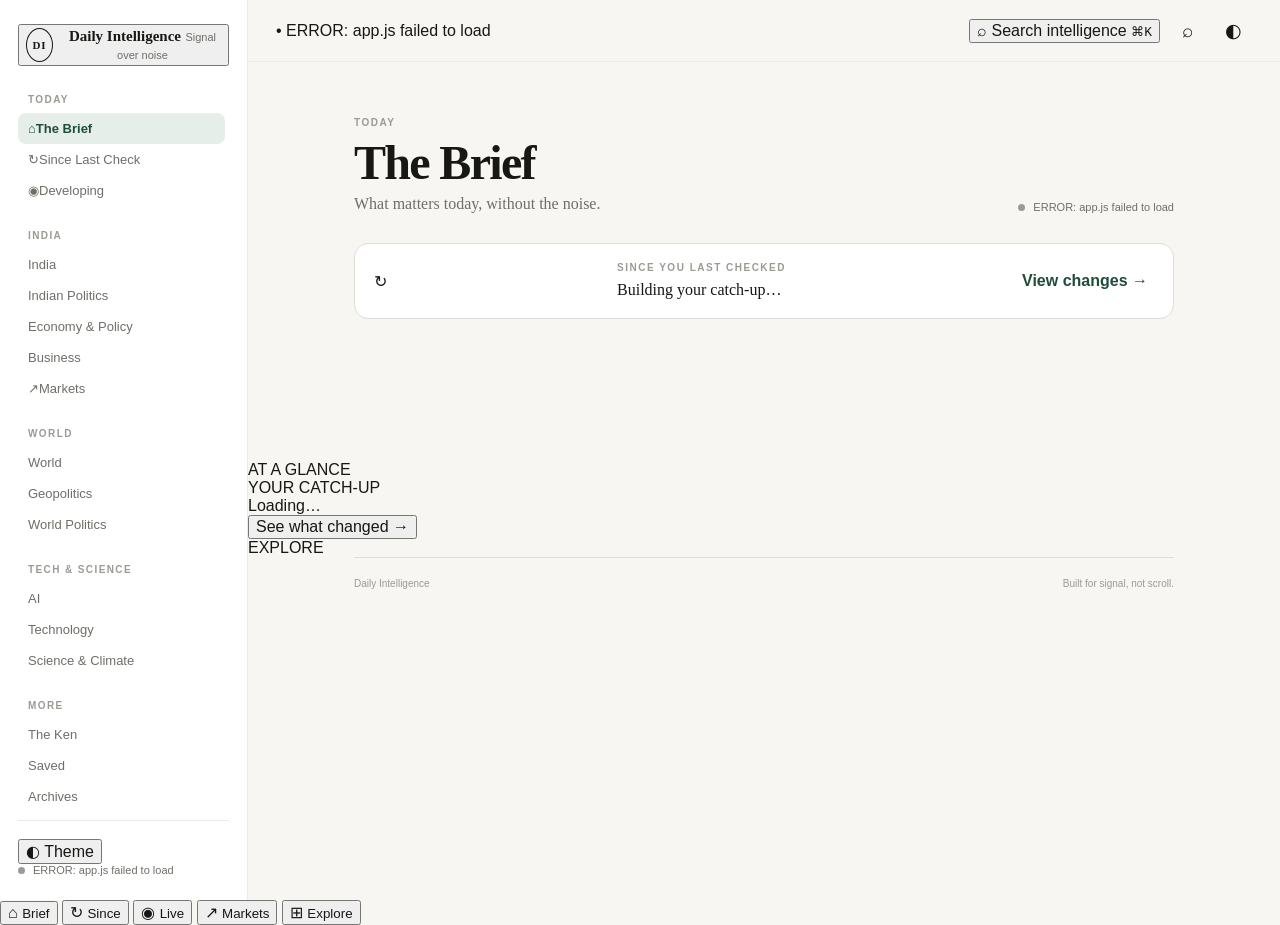
==== commit 03d9f6e6: "Update index.html" ====
--- a/docs/index.html
+++ b/docs/index.html
@@ -8,23 +8,14 @@
 
   <title>Daily Intelligence</title>
 
-  <link rel="stylesheet" href="./styles.css?v=6.2">
+  <link rel="stylesheet" href="./styles.css?v=6.3">
 </head>
 
 <body>
 
-  <div
-    id="menuOverlay"
-    class="menu-overlay"
-    aria-hidden="true"
-  ></div>
-
-
-  <aside
-    id="sidebar"
-    class="sidebar"
-    aria-label="Main navigation"
-  >
+  <div id="menuOverlay" class="menu-overlay" aria-hidden="true"></div>
+
+  <aside id="sidebar" class="sidebar" aria-label="Main navigation">
 
     <div class="sidebar-top">
 
@@ -51,175 +42,63 @@
 
     </div>
 
-
     <nav class="navigation">
 
       <div class="nav-group">
-
         <div class="nav-label">Today</div>
 
-        <button
-          class="nav-item active"
-          data-view="brief"
-        >
-          <span class="nav-icon">⌂</span>
-          The Brief
-        </button>
-
-        <button
-          class="nav-item"
-          data-view="since"
-        >
-          <span class="nav-icon">↻</span>
-          Since Last Check
-        </button>
-
-        <button
-          class="nav-item"
-          data-view="developing"
-        >
-          <span class="nav-icon">◉</span>
-          Developing
-        </button>
-
-      </div>
-
+        <button class="nav-item active" data-view="brief">
+          <span class="nav-icon">⌂</span>The Brief
+        </button>
+
+        <button class="nav-item" data-view="since">
+          <span class="nav-icon">↻</span>Since Last Check
+        </button>
+
+        <button class="nav-item" data-view="developing">
+          <span class="nav-icon">◉</span>Developing
+        </button>
+      </div>
 
       <div class="nav-group">
-
         <div class="nav-label">India</div>
 
-        <button
-          class="nav-item"
-          data-category="India"
-        >
-          India
-        </button>
-
-        <button
-          class="nav-item"
-          data-category="Indian Politics"
-        >
-          Indian Politics
-        </button>
-
-        <button
-          class="nav-item"
-          data-category="Macro Economics"
-        >
-          Economy &amp; Policy
-        </button>
-
-        <button
-          class="nav-item"
-          data-category="Business & Micro"
-        >
-          Business
-        </button>
-
-        <button
-          class="nav-item"
-          data-view="markets"
-        >
-          <span class="nav-icon">↗</span>
-          Markets
-        </button>
-
-      </div>
-
+        <button class="nav-item" data-category="India">India</button>
+        <button class="nav-item" data-category="Indian Politics">Indian Politics</button>
+        <button class="nav-item" data-category="Macro Economics">Economy &amp; Policy</button>
+        <button class="nav-item" data-category="Business & Micro">Business</button>
+
+        <button class="nav-item" data-view="markets">
+          <span class="nav-icon">↗</span>Markets
+        </button>
+      </div>
 
       <div class="nav-group">
-
         <div class="nav-label">World</div>
 
-        <button
-          class="nav-item"
-          data-category="World"
-        >
-          World
-        </button>
-
-        <button
-          class="nav-item"
-          data-category="Geopolitics"
-        >
-          Geopolitics
-        </button>
-
-        <button
-          class="nav-item"
-          data-category="World Politics"
-        >
-          World Politics
-        </button>
-
-      </div>
-
+        <button class="nav-item" data-category="World">World</button>
+        <button class="nav-item" data-category="Geopolitics">Geopolitics</button>
+        <button class="nav-item" data-category="World Politics">World Politics</button>
+      </div>
 
       <div class="nav-group">
-
         <div class="nav-label">Tech &amp; Science</div>
 
-        <button
-          class="nav-item"
-          data-category="AI"
-        >
-          AI
-        </button>
-
-        <button
-          class="nav-item"
-          data-category="Technology"
-        >
-          Technology
-        </button>
-
-        <button
-          class="nav-item"
-          data-category="Science & Climate"
-        >
-          Science &amp; Climate
-        </button>
-
-      </div>
-
+        <button class="nav-item" data-category="AI">AI</button>
+        <button class="nav-item" data-category="Technology">Technology</button>
+        <button class="nav-item" data-category="Science & Climate">Science &amp; Climate</button>
+      </div>
 
       <div class="nav-group">
-
         <div class="nav-label">More</div>
 
-        <button
-          class="nav-item"
-          data-category="The Ken"
-        >
-          The Ken
-        </button>
-
-        <button
-          class="nav-item"
-          data-view="saved"
-        >
-          Saved
-        </button>
-
-        <button
-          class="nav-item"
-          data-view="archives"
-        >
-          Archives
-        </button>
-
-        <button
-          class="nav-item"
-          data-view="sources"
-        >
-          Sources
-        </button>
-
+        <button class="nav-item" data-category="The Ken">The Ken</button>
+        <button class="nav-item" data-view="saved">Saved</button>
+        <button class="nav-item" data-view="archives">Archives</button>
+        <button class="nav-item" data-view="sources">Sources</button>
       </div>
 
     </nav>
-
 
     <div class="sidebar-footer">
 
@@ -233,16 +112,8 @@
       </button>
 
       <div class="sidebar-status">
-
-        <span
-          id="sidebarHealthDot"
-          class="status-dot"
-        ></span>
-
-        <span id="sidebarStatus">
-          Loading sources…
-        </span>
-
+        <span id="sidebarHealthDot" class="status-dot"></span>
+        <span id="sidebarStatus">Loading sources…</span>
       </div>
 
     </div>
@@ -275,21 +146,12 @@
         </button>
 
         <div class="desktop-topbar-copy">
-
           <span id="topbarDate"></span>
-
-          <span class="topbar-divider">
-            •
-          </span>
-
-          <span id="topbarUpdated">
-            Updating…
-          </span>
-
+          <span class="topbar-divider">•</span>
+          <span id="topbarUpdated">Starting…</span>
         </div>
 
       </div>
-
 
       <div class="topbar-actions">
 
@@ -299,11 +161,7 @@
           type="button"
         >
           <span>⌕</span>
-
-          <span>
-            Search intelligence
-          </span>
-
+          <span>Search intelligence</span>
           <kbd>⌘K</kbd>
         </button>
 
@@ -328,16 +186,11 @@
     </header>
 
 
-    <div
-      id="searchPanel"
-      class="search-panel hidden"
-    >
+    <div id="searchPanel" class="search-panel hidden">
 
       <div class="search-inner">
 
-        <span class="search-glyph">
-          ⌕
-        </span>
+        <span class="search-glyph">⌕</span>
 
         <input
           id="searchInput"
@@ -346,10 +199,7 @@
           autocomplete="off"
         >
 
-        <button
-          id="closeSearch"
-          class="text-button"
-        >
+        <button id="closeSearch" class="text-button">
           Close
         </button>
 
@@ -366,10 +216,7 @@
 
           <div>
 
-            <div
-              id="todayDate"
-              class="eyebrow"
-            >
+            <div id="todayDate" class="eyebrow">
               TODAY
             </div>
 
@@ -377,36 +224,21 @@
               The Brief
             </h1>
 
-            <p
-              id="pageDescription"
-              class="page-description"
-            >
+            <p id="pageDescription" class="page-description">
               What matters today, without the noise.
             </p>
 
           </div>
 
-
           <div class="update-status">
-
-            <span
-              id="healthDot"
-              class="status-dot"
-            ></span>
-
-            <span id="lastUpdated">
-              Updating…
-            </span>
-
+            <span id="healthDot" class="status-dot"></span>
+            <span id="lastUpdated">Starting…</span>
           </div>
 
         </header>
 
 
-        <section
-          id="sinceLastPanel"
-          class="since-panel"
-        >
+        <section id="sinceLastPanel" class="since-panel">
 
           <div class="since-icon">
             ↻
@@ -418,45 +250,25 @@
               SINCE YOU LAST CHECKED
             </div>
 
-            <div
-              id="sinceSummary"
-              class="since-summary"
-            >
+            <div id="sinceSummary" class="since-summary">
               Building your catch-up…
             </div>
 
           </div>
 
-          <button
-            id="viewSinceButton"
-            class="quiet-button"
-          >
-            View changes
-            <span>→</span>
+          <button id="viewSinceButton" class="quiet-button">
+            View changes <span>→</span>
           </button>
 
         </section>
 
 
-        <section
-          id="contentView"
-          aria-live="polite"
-        >
+        <section id="contentView" aria-live="polite">
 
           <div class="skeleton-stack">
-
-            <div
-              class="skeleton hero-skeleton"
-            ></div>
-
-            <div
-              class="skeleton card-skeleton"
-            ></div>
-
-            <div
-              class="skeleton card-skeleton"
-            ></div>
-
+            <div class="skeleton hero-skeleton"></div>
+            <div class="skeleton card-skeleton"></div>
+            <div class="skeleton card-skeleton"></div>
           </div>
 
         </section>
@@ -464,68 +276,28 @@
       </section>
 
 
-      <aside
-        id="contextRail"
-        class="context-rail"
-      >
-
-        <section
-          id="glancePanel"
-          class="rail-panel"
-        >
-
-          <div class="rail-label">
-            AT A GLANCE
-          </div>
-
-          <div
-            id="glanceGrid"
-            class="glance-grid"
-          ></div>
-
+      <aside id="contextRail" class="context-rail">
+
+        <section id="glancePanel" class="rail-panel">
+          <div class="rail-label">AT A GLANCE</div>
+          <div id="glanceGrid" class="glance-grid"></div>
         </section>
 
-
-        <section
-          id="changedPanel"
-          class="rail-panel"
-        >
-
-          <div class="rail-label">
-            YOUR CATCH-UP
-          </div>
-
-          <div
-            id="changedSummary"
-            class="rail-copy"
-          >
+        <section id="changedPanel" class="rail-panel">
+          <div class="rail-label">YOUR CATCH-UP</div>
+
+          <div id="changedSummary" class="rail-copy">
             Loading…
           </div>
 
-          <button
-            id="contextSinceButton"
-            class="rail-link"
-          >
+          <button id="contextSinceButton" class="rail-link">
             See what changed →
           </button>
-
         </section>
 
-
-        <section
-          id="topicPanel"
-          class="rail-panel"
-        >
-
-          <div class="rail-label">
-            EXPLORE
-          </div>
-
-          <div
-            id="topicChips"
-            class="topic-chips"
-          ></div>
-
+        <section id="topicPanel" class="rail-panel">
+          <div class="rail-label">EXPLORE</div>
+          <div id="topicChips" class="topic-chips"></div>
         </section>
 
       </aside>
@@ -534,15 +306,8 @@
 
 
     <footer class="footer">
-
-      <span>
-        Daily Intelligence
-      </span>
-
-      <span>
-        Built for signal, not scroll.
-      </span>
-
+      <span>Daily Intelligence</span>
+      <span>Built for signal, not scroll.</span>
     </footer>
 
   </div>
@@ -554,42 +319,27 @@
     aria-label="Mobile navigation"
   >
 
-    <button
-      class="mobile-nav-item active"
-      data-view="brief"
-    >
+    <button class="mobile-nav-item active" data-view="brief">
       <span>⌂</span>
       <small>Brief</small>
     </button>
 
-    <button
-      class="mobile-nav-item"
-      data-view="since"
-    >
+    <button class="mobile-nav-item" data-view="since">
       <span>↻</span>
       <small>Since</small>
     </button>
 
-    <button
-      class="mobile-nav-item"
-      data-view="developing"
-    >
+    <button class="mobile-nav-item" data-view="developing">
       <span>◉</span>
       <small>Live</small>
     </button>
 
-    <button
-      class="mobile-nav-item"
-      data-view="markets"
-    >
+    <button class="mobile-nav-item" data-view="markets">
       <span>↗</span>
       <small>Markets</small>
     </button>
 
-    <button
-      class="mobile-nav-item"
-      data-view="explore"
-    >
+    <button class="mobile-nav-item" data-view="explore">
       <span>⊞</span>
       <small>Explore</small>
     </button>
@@ -603,10 +353,7 @@
     aria-hidden="true"
   >
 
-    <div
-      id="sheetBackdrop"
-      class="sheet-backdrop"
-    ></div>
+    <div id="sheetBackdrop" class="sheet-backdrop"></div>
 
     <div class="sheet-panel">
 
@@ -615,15 +362,8 @@
       <div class="sheet-header">
 
         <div>
-
-          <div class="section-kicker">
-            COVERAGE
-          </div>
-
-          <h3 id="sheetTitle">
-            Sources
-          </h3>
-
+          <div class="section-kicker">COVERAGE</div>
+          <h3 id="sheetTitle">Sources</h3>
         </div>
 
         <button
@@ -636,10 +376,7 @@
 
       </div>
 
-      <div
-        id="sheetSources"
-        class="sheet-sources"
-      ></div>
+      <div id="sheetSources" class="sheet-sources"></div>
 
     </div>
 
@@ -653,7 +390,85 @@
   </noscript>
 
 
-  <script src="./app.js?v=6.2"></script>
+  <!-- =====================================================
+       APP BOOT
+       ===================================================== -->
+
+  <script>
+    window.DI_BOOT_STARTED = false;
+
+    window.addEventListener("error", function (event) {
+      var status = document.getElementById("lastUpdated");
+      var topStatus = document.getElementById("topbarUpdated");
+      var sidebarStatus = document.getElementById("sidebarStatus");
+
+      var message = "JavaScript error";
+
+      if (event && event.message) {
+        message += ": " + event.message;
+      }
+
+      if (status) {
+        status.textContent = message;
+      }
+
+      if (topStatus) {
+        topStatus.textContent = message;
+      }
+
+      if (sidebarStatus) {
+        sidebarStatus.textContent = message;
+      }
+    });
+  </script>
+
+
+  <script
+    src="./app.js?v=6.3"
+    onload="
+      window.DI_BOOT_STARTED = true;
+      console.log('Daily Intelligence app.js loaded');
+    "
+    onerror="
+      document.getElementById('lastUpdated').textContent='ERROR: app.js failed to load';
+      document.getElementById('topbarUpdated').textContent='ERROR: app.js failed to load';
+      document.getElementById('sidebarStatus').textContent='ERROR: app.js failed to load';
+    "
+  ></script>
+
+
+  <script>
+    setTimeout(function () {
+
+      if (!window.DI_BOOT_STARTED) {
+        return;
+      }
+
+      var status = document.getElementById("lastUpdated");
+
+      if (
+        status &&
+        (
+          status.textContent === "Starting…" ||
+          status.textContent === "Updating…"
+        )
+      ) {
+        status.textContent = "ERROR: app.js loaded but did not initialise";
+
+        var topStatus = document.getElementById("topbarUpdated");
+        var sidebarStatus = document.getElementById("sidebarStatus");
+
+        if (topStatus) {
+          topStatus.textContent = "ERROR: app.js loaded but did not initialise";
+        }
+
+        if (sidebarStatus) {
+          sidebarStatus.textContent = "ERROR: app.js loaded but did not initialise";
+        }
+      }
+
+    }, 5000);
+  </script>
 
 </body>
 </html>
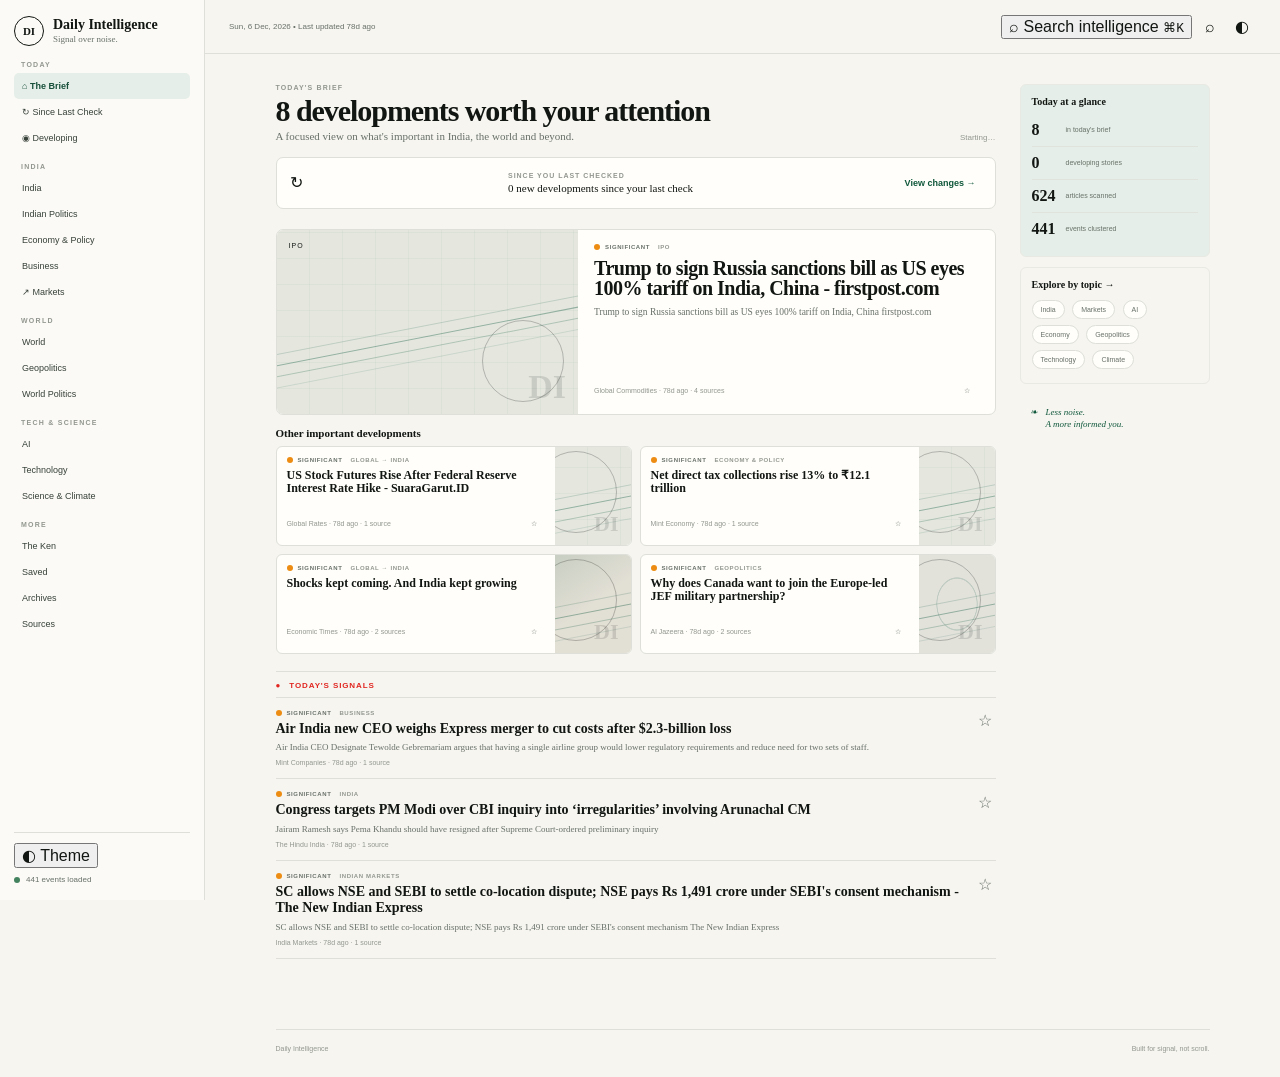
==== commit e9b27e68: "Update index.html" ====
--- a/docs/index.html
+++ b/docs/index.html
@@ -2,20 +2,53 @@
 <html lang="en">
 <head>
   <meta charset="UTF-8">
-  <meta name="viewport" content="width=device-width, initial-scale=1.0">
-  <meta name="description" content="Daily Intelligence — a signal-first personal news briefing.">
+
+  <meta
+    name="viewport"
+    content="width=device-width, initial-scale=1.0"
+  >
+
+  <meta
+    name="description"
+    content="Daily Intelligence — a signal-first personal news briefing."
+  >
+
   <meta name="theme-color" content="#f4f5f1">
 
   <title>Daily Intelligence</title>
 
-  <link rel="stylesheet" href="./styles.css?v=6.3">
+  <!--
+    Cache version bumped.
+    Keep this aligned with the current redesign build.
+  -->
+  <link
+    rel="stylesheet"
+    href="./styles.css?v=6.4"
+  >
 </head>
 
 <body>
 
-  <div id="menuOverlay" class="menu-overlay" aria-hidden="true"></div>
-
-  <aside id="sidebar" class="sidebar" aria-label="Main navigation">
+  <!-- =====================================================
+       MOBILE OVERLAY
+       ===================================================== -->
+
+  <div
+    id="menuOverlay"
+    class="menu-overlay"
+    aria-hidden="true"
+  ></div>
+
+
+  <!-- =====================================================
+       SIDEBAR
+       ===================================================== -->
+
+  <aside
+    id="sidebar"
+    class="sidebar"
+    aria-label="Main navigation"
+  >
 
     <div class="sidebar-top">
 
@@ -23,12 +56,18 @@
         class="sidebar-brand brand-button"
         data-view="brief"
         aria-label="Daily Intelligence home"
+        type="button"
       >
         <span class="brand-mark">DI</span>
 
         <span>
-          <span class="brand-name">Daily Intelligence</span>
-          <span class="brand-subtitle">Signal over noise</span>
+          <span class="brand-name">
+            Daily Intelligence
+          </span>
+
+          <span class="brand-subtitle">
+            Signal over noise.
+          </span>
         </span>
       </button>
 
@@ -36,69 +75,222 @@
         id="closeMenu"
         class="icon-button close-menu"
         aria-label="Close menu"
+        type="button"
       >
         ×
       </button>
 
     </div>
 
+
     <nav class="navigation">
 
+      <!-- TODAY -->
+
       <div class="nav-group">
-        <div class="nav-label">Today</div>
-
-        <button class="nav-item active" data-view="brief">
-          <span class="nav-icon">⌂</span>The Brief
-        </button>
-
-        <button class="nav-item" data-view="since">
-          <span class="nav-icon">↻</span>Since Last Check
-        </button>
-
-        <button class="nav-item" data-view="developing">
-          <span class="nav-icon">◉</span>Developing
-        </button>
+
+        <div class="nav-label">
+          Today
+        </div>
+
+        <button
+          class="nav-item active"
+          data-view="brief"
+          type="button"
+        >
+          <span class="nav-icon">⌂</span>
+          The Brief
+        </button>
+
+        <button
+          class="nav-item"
+          data-view="since"
+          type="button"
+        >
+          <span class="nav-icon">↻</span>
+          Since Last Check
+        </button>
+
+        <button
+          class="nav-item"
+          data-view="developing"
+          type="button"
+        >
+          <span class="nav-icon">◉</span>
+          Developing
+        </button>
+
       </div>
 
+
+      <!-- INDIA -->
+
       <div class="nav-group">
-        <div class="nav-label">India</div>
-
-        <button class="nav-item" data-category="India">India</button>
-        <button class="nav-item" data-category="Indian Politics">Indian Politics</button>
-        <button class="nav-item" data-category="Macro Economics">Economy &amp; Policy</button>
-        <button class="nav-item" data-category="Business & Micro">Business</button>
-
-        <button class="nav-item" data-view="markets">
-          <span class="nav-icon">↗</span>Markets
-        </button>
+
+        <div class="nav-label">
+          India
+        </div>
+
+        <button
+          class="nav-item"
+          data-category="India"
+          type="button"
+        >
+          India
+        </button>
+
+        <button
+          class="nav-item"
+          data-category="Indian Politics"
+          type="button"
+        >
+          Indian Politics
+        </button>
+
+        <button
+          class="nav-item"
+          data-category="Macro Economics"
+          type="button"
+        >
+          Economy &amp; Policy
+        </button>
+
+        <button
+          class="nav-item"
+          data-category="Business & Micro"
+          type="button"
+        >
+          Business
+        </button>
+
+        <button
+          class="nav-item"
+          data-view="markets"
+          type="button"
+        >
+          <span class="nav-icon">↗</span>
+          Markets
+        </button>
+
       </div>
 
+
+      <!-- WORLD -->
+
       <div class="nav-group">
-        <div class="nav-label">World</div>
-
-        <button class="nav-item" data-category="World">World</button>
-        <button class="nav-item" data-category="Geopolitics">Geopolitics</button>
-        <button class="nav-item" data-category="World Politics">World Politics</button>
+
+        <div class="nav-label">
+          World
+        </div>
+
+        <button
+          class="nav-item"
+          data-category="World"
+          type="button"
+        >
+          World
+        </button>
+
+        <button
+          class="nav-item"
+          data-category="Geopolitics"
+          type="button"
+        >
+          Geopolitics
+        </button>
+
+        <button
+          class="nav-item"
+          data-category="World Politics"
+          type="button"
+        >
+          World Politics
+        </button>
+
       </div>
 
+
+      <!-- TECH -->
+
       <div class="nav-group">
-        <div class="nav-label">Tech &amp; Science</div>
-
-        <button class="nav-item" data-category="AI">AI</button>
-        <button class="nav-item" data-category="Technology">Technology</button>
-        <button class="nav-item" data-category="Science & Climate">Science &amp; Climate</button>
+
+        <div class="nav-label">
+          Tech &amp; Science
+        </div>
+
+        <button
+          class="nav-item"
+          data-category="AI"
+          type="button"
+        >
+          AI
+        </button>
+
+        <button
+          class="nav-item"
+          data-category="Technology"
+          type="button"
+        >
+          Technology
+        </button>
+
+        <button
+          class="nav-item"
+          data-category="Science & Climate"
+          type="button"
+        >
+          Science &amp; Climate
+        </button>
+
       </div>
 
+
+      <!-- MORE -->
+
       <div class="nav-group">
-        <div class="nav-label">More</div>
-
-        <button class="nav-item" data-category="The Ken">The Ken</button>
-        <button class="nav-item" data-view="saved">Saved</button>
-        <button class="nav-item" data-view="archives">Archives</button>
-        <button class="nav-item" data-view="sources">Sources</button>
+
+        <div class="nav-label">
+          More
+        </div>
+
+        <button
+          class="nav-item"
+          data-category="The Ken"
+          type="button"
+        >
+          The Ken
+        </button>
+
+        <button
+          class="nav-item"
+          data-view="saved"
+          type="button"
+        >
+          Saved
+        </button>
+
+        <button
+          class="nav-item"
+          data-view="archives"
+          type="button"
+        >
+          Archives
+        </button>
+
+        <button
+          class="nav-item"
+          data-view="sources"
+          type="button"
+        >
+          Sources
+        </button>
+
       </div>
 
     </nav>
+
+
+    <!-- SIDEBAR FOOTER -->
 
     <div class="sidebar-footer">
 
@@ -112,8 +304,16 @@
       </button>
 
       <div class="sidebar-status">
-        <span id="sidebarHealthDot" class="status-dot"></span>
-        <span id="sidebarStatus">Loading sources…</span>
+
+        <span
+          id="sidebarHealthDot"
+          class="status-dot"
+        ></span>
+
+        <span id="sidebarStatus">
+          Loading sources…
+        </span>
+
       </div>
 
     </div>
@@ -121,7 +321,14 @@
   </aside>
 
 
+  <!-- =====================================================
+       PAGE
+       ===================================================== -->
+
   <div class="page-shell">
+
+
+    <!-- TOP BAR -->
 
     <header class="topbar">
 
@@ -132,6 +339,7 @@
           class="icon-button menu-button"
           aria-label="Open menu"
           aria-expanded="false"
+          type="button"
         >
           <span></span>
           <span></span>
@@ -141,17 +349,27 @@
         <button
           class="mobile-brand brand-button"
           data-view="brief"
+          type="button"
         >
           Daily Intelligence
         </button>
 
         <div class="desktop-topbar-copy">
+
           <span id="topbarDate"></span>
-          <span class="topbar-divider">•</span>
-          <span id="topbarUpdated">Starting…</span>
+
+          <span class="topbar-divider">
+            •
+          </span>
+
+          <span id="topbarUpdated">
+            Starting…
+          </span>
+
         </div>
 
       </div>
+
 
       <div class="topbar-actions">
 
@@ -169,6 +387,7 @@
           id="searchButton"
           class="icon-button mobile-search"
           aria-label="Search"
+          type="button"
         >
           ⌕
         </button>
@@ -177,6 +396,7 @@
           id="themeButton"
           class="icon-button"
           aria-label="Toggle dark mode"
+          type="button"
         >
           ◐
         </button>
@@ -186,11 +406,18 @@
     </header>
 
 
-    <div id="searchPanel" class="search-panel hidden">
+    <!-- SEARCH -->
+
+    <div
+      id="searchPanel"
+      class="search-panel hidden"
+    >
 
       <div class="search-inner">
 
-        <span class="search-glyph">⌕</span>
+        <span class="search-glyph">
+          ⌕
+        </span>
 
         <input
           id="searchInput"
@@ -199,7 +426,11 @@
           autocomplete="off"
         >
 
-        <button id="closeSearch" class="text-button">
+        <button
+          id="closeSearch"
+          class="text-button"
+          type="button"
+        >
           Close
         </button>
 
@@ -208,37 +439,82 @@
     </div>
 
 
+    <!-- ===================================================
+         MAIN DESKTOP GRID
+         =================================================== -->
+
     <main class="main-layout">
 
+
+      <!-- MAIN CONTENT -->
+
       <section class="main-content">
 
+
+        <!-- PAGE HEADER -->
+
         <header class="brief-header">
 
           <div>
 
-            <div id="todayDate" class="eyebrow">
-              TODAY
+            <!--
+              IMPORTANT:
+              app.js may target #eyebrow OR #todayDate.
+              We provide both safely.
+            -->
+
+            <div
+              id="eyebrow"
+              class="eyebrow"
+            >
+              TODAY'S BRIEF
+            </div>
+
+            <div
+              id="todayDate"
+              class="legacy-eyebrow"
+              hidden
+              aria-hidden="true"
+            >
+              TODAY'S BRIEF
             </div>
 
             <h1 id="pageTitle">
               The Brief
             </h1>
 
-            <p id="pageDescription" class="page-description">
+            <p
+              id="pageDescription"
+              class="page-description"
+            >
               What matters today, without the noise.
             </p>
 
           </div>
 
+
           <div class="update-status">
-            <span id="healthDot" class="status-dot"></span>
-            <span id="lastUpdated">Starting…</span>
+
+            <span
+              id="healthDot"
+              class="status-dot"
+            ></span>
+
+            <span id="lastUpdated">
+              Starting…
+            </span>
+
           </div>
 
         </header>
 
 
-        <section id="sinceLastPanel" class="since-panel">
+        <!-- SINCE LAST CHECK -->
+
+        <section
+          id="sinceLastPanel"
+          class="since-panel"
+        >
 
           <div class="since-icon">
             ↻
@@ -250,25 +526,64 @@
               SINCE YOU LAST CHECKED
             </div>
 
-            <div id="sinceSummary" class="since-summary">
+            <div
+              id="sinceSummary"
+              class="since-summary"
+            >
               Building your catch-up…
             </div>
 
           </div>
 
-          <button id="viewSinceButton" class="quiet-button">
-            View changes <span>→</span>
+          <button
+            id="viewSinceButton"
+            class="quiet-button"
+            type="button"
+          >
+            View changes
+            <span>→</span>
           </button>
 
         </section>
 
 
-        <section id="contentView" aria-live="polite">
+        <!--
+          Compatibility alias.
+
+          Some app.js versions use #sincePanel.
+          Keeping this hidden element prevents another
+          null-selector crash while #sinceLastPanel remains
+          the actual visible component.
+        -->
+
+        <div
+          id="sincePanel"
+          hidden
+          aria-hidden="true"
+        ></div>
+
+
+        <!-- DYNAMIC CONTENT -->
+
+        <section
+          id="contentView"
+          aria-live="polite"
+        >
 
           <div class="skeleton-stack">
-            <div class="skeleton hero-skeleton"></div>
-            <div class="skeleton card-skeleton"></div>
-            <div class="skeleton card-skeleton"></div>
+
+            <div
+              class="skeleton hero-skeleton"
+            ></div>
+
+            <div
+              class="skeleton card-skeleton"
+            ></div>
+
+            <div
+              class="skeleton card-skeleton"
+            ></div>
+
           </div>
 
         </section>
@@ -276,28 +591,73 @@
       </section>
 
 
-      <aside id="contextRail" class="context-rail">
-
-        <section id="glancePanel" class="rail-panel">
-          <div class="rail-label">AT A GLANCE</div>
-          <div id="glanceGrid" class="glance-grid"></div>
+      <!-- =================================================
+           CONTEXT RAIL
+           ================================================= -->
+
+      <aside
+        id="contextRail"
+        class="context-rail"
+      >
+
+        <section
+          id="glancePanel"
+          class="rail-panel"
+        >
+
+          <div class="rail-label">
+            AT A GLANCE
+          </div>
+
+          <div
+            id="glanceGrid"
+            class="glance-grid"
+          ></div>
+
         </section>
 
-        <section id="changedPanel" class="rail-panel">
-          <div class="rail-label">YOUR CATCH-UP</div>
-
-          <div id="changedSummary" class="rail-copy">
+
+        <section
+          id="changedPanel"
+          class="rail-panel"
+        >
+
+          <div class="rail-label">
+            YOUR CATCH-UP
+          </div>
+
+          <div
+            id="changedSummary"
+            class="rail-copy"
+          >
             Loading…
           </div>
 
-          <button id="contextSinceButton" class="rail-link">
+          <button
+            id="contextSinceButton"
+            class="rail-link"
+            type="button"
+          >
             See what changed →
           </button>
+
         </section>
 
-        <section id="topicPanel" class="rail-panel">
-          <div class="rail-label">EXPLORE</div>
-          <div id="topicChips" class="topic-chips"></div>
+
+        <section
+          id="topicPanel"
+          class="rail-panel"
+        >
+
+          <div class="rail-label">
+            EXPLORE
+          </div>
+
+          <div
+            id="topicChips"
+            class="topic-chips"
+          ></div>
+
         </section>
 
       </aside>
@@ -305,13 +665,26 @@
     </main>
 
 
+    <!-- FOOTER -->
+
     <footer class="footer">
-      <span>Daily Intelligence</span>
-      <span>Built for signal, not scroll.</span>
+
+      <span>
+        Daily Intelligence
+      </span>
+
+      <span>
+        Built for signal, not scroll.
+      </span>
+
     </footer>
 
   </div>
 
+
+  <!-- =====================================================
+       MOBILE BOTTOM NAV
+       ===================================================== -->
 
   <nav
     id="mobileBottomNav"
@@ -319,33 +692,57 @@
     aria-label="Mobile navigation"
   >
 
-    <button class="mobile-nav-item active" data-view="brief">
+    <button
+      class="mobile-nav-item active"
+      data-view="brief"
+      type="button"
+    >
       <span>⌂</span>
       <small>Brief</small>
     </button>
 
-    <button class="mobile-nav-item" data-view="since">
+    <button
+      class="mobile-nav-item"
+      data-view="since"
+      type="button"
+    >
       <span>↻</span>
       <small>Since</small>
     </button>
 
-    <button class="mobile-nav-item" data-view="developing">
+    <button
+      class="mobile-nav-item"
+      data-view="developing"
+      type="button"
+    >
       <span>◉</span>
       <small>Live</small>
     </button>
 
-    <button class="mobile-nav-item" data-view="markets">
+    <button
+      class="mobile-nav-item"
+      data-view="markets"
+      type="button"
+    >
       <span>↗</span>
       <small>Markets</small>
     </button>
 
-    <button class="mobile-nav-item" data-view="explore">
+    <button
+      class="mobile-nav-item"
+      data-view="explore"
+      type="button"
+    >
       <span>⊞</span>
       <small>Explore</small>
     </button>
 
   </nav>
 
+
+  <!-- =====================================================
+       SOURCE SHEET
+       ===================================================== -->
 
   <div
     id="sourceSheet"
@@ -353,7 +750,10 @@
     aria-hidden="true"
   >
 
-    <div id="sheetBackdrop" class="sheet-backdrop"></div>
+    <div
+      id="sheetBackdrop"
+      class="sheet-backdrop"
+    ></div>
 
     <div class="sheet-panel">
 
@@ -362,21 +762,32 @@
       <div class="sheet-header">
 
         <div>
-          <div class="section-kicker">COVERAGE</div>
-          <h3 id="sheetTitle">Sources</h3>
+
+          <div class="section-kicker">
+            COVERAGE
+          </div>
+
+          <h3 id="sheetTitle">
+            Sources
+          </h3>
+
         </div>
 
         <button
           id="closeSheet"
           class="icon-button"
           aria-label="Close sources"
+          type="button"
         >
           ×
         </button>
 
       </div>
 
-      <div id="sheetSources" class="sheet-sources"></div>
+      <div
+        id="sheetSources"
+        class="sheet-sources"
+      ></div>
 
     </div>
 
@@ -384,90 +795,127 @@
 
 
   <noscript>
+
     <div class="noscript">
-      Daily Intelligence requires JavaScript to load the briefing.
+      Daily Intelligence requires JavaScript
+      to load the briefing.
     </div>
+
   </noscript>
 
 
   <!-- =====================================================
-       APP BOOT
+       ERROR MONITOR
        ===================================================== -->
 
   <script>
     window.DI_BOOT_STARTED = false;
 
-    window.addEventListener("error", function (event) {
-      var status = document.getElementById("lastUpdated");
-      var topStatus = document.getElementById("topbarUpdated");
-      var sidebarStatus = document.getElementById("sidebarStatus");
-
-      var message = "JavaScript error";
-
-      if (event && event.message) {
-        message += ": " + event.message;
+    window.addEventListener(
+      "error",
+      function (event) {
+
+        var status =
+          document.getElementById("lastUpdated");
+
+        var topStatus =
+          document.getElementById("topbarUpdated");
+
+        var sidebarStatus =
+          document.getElementById("sidebarStatus");
+
+        var message =
+          "JavaScript error";
+
+        if (event && event.message) {
+          message += ": " + event.message;
+        }
+
+        if (status) {
+          status.textContent = message;
+        }
+
+        if (topStatus) {
+          topStatus.textContent = message;
+        }
+
+        if (sidebarStatus) {
+          sidebarStatus.textContent = message;
+        }
       }
-
-      if (status) {
-        status.textContent = message;
-      }
-
-      if (topStatus) {
-        topStatus.textContent = message;
-      }
-
-      if (sidebarStatus) {
-        sidebarStatus.textContent = message;
-      }
-    });
+    );
   </script>
 
 
+  <!-- =====================================================
+       DAILY INTELLIGENCE APP
+       CACHE VERSION: 6.4
+       ===================================================== -->
+
   <script
-    src="./app.js?v=6.3"
+    src="./app.js?v=6.4"
     onload="
       window.DI_BOOT_STARTED = true;
-      console.log('Daily Intelligence app.js loaded');
+      console.log('Daily Intelligence app.js v6.4 loaded');
     "
     onerror="
-      document.getElementById('lastUpdated').textContent='ERROR: app.js failed to load';
-      document.getElementById('topbarUpdated').textContent='ERROR: app.js failed to load';
-      document.getElementById('sidebarStatus').textContent='ERROR: app.js failed to load';
+      var a = document.getElementById('lastUpdated');
+      var b = document.getElementById('topbarUpdated');
+      var c = document.getElementById('sidebarStatus');
+
+      if (a) a.textContent = 'ERROR: app.js failed to load';
+      if (b) b.textContent = 'ERROR: app.js failed to load';
+      if (c) c.textContent = 'ERROR: app.js failed to load';
     "
   ></script>
 
 
+  <!-- =====================================================
+       BOOT WATCHDOG
+       ===================================================== -->
+
   <script>
-    setTimeout(function () {
-
-      if (!window.DI_BOOT_STARTED) {
-        return;
-      }
-
-      var status = document.getElementById("lastUpdated");
-
-      if (
-        status &&
-        (
-          status.textContent === "Starting…" ||
-          status.textContent === "Updating…"
-        )
-      ) {
-        status.textContent = "ERROR: app.js loaded but did not initialise";
-
-        var topStatus = document.getElementById("topbarUpdated");
-        var sidebarStatus = document.getElementById("sidebarStatus");
-
-        if (topStatus) {
-          topStatus.textContent = "ERROR: app.js loaded but did not initialise";
+    setTimeout(
+      function () {
+
+        if (!window.DI_BOOT_STARTED) {
+          return;
         }
 
-        if (sidebarStatus) {
-          sidebarStatus.textContent = "ERROR: app.js loaded but did not initialise";
+        var status =
+          document.getElementById("lastUpdated");
+
+        if (
+          status &&
+          (
+            status.textContent === "Starting…" ||
+            status.textContent === "Updating…"
+          )
+        ) {
+
+          status.textContent =
+            "ERROR: app.js loaded but did not initialise";
+
+          var topStatus =
+            document.getElementById("topbarUpdated");
+
+          var sidebarStatus =
+            document.getElementById("sidebarStatus");
+
+          if (topStatus) {
+            topStatus.textContent =
+              "ERROR: app.js loaded but did not initialise";
+          }
+
+          if (sidebarStatus) {
+            sidebarStatus.textContent =
+              "ERROR: app.js loaded but did not initialise";
+          }
         }
-      }
-
-    }, 5000);
+
+      },
+      5000
+    );
   </script>
 
 </body>
--- a/docs/styles.css
+++ b/docs/styles.css
@@ -1,67 +1,65 @@
 :root {
-  --bg: #f7f6f2;
-  --surface: #ffffff;
-  --surface-soft: #f0efea;
-  --text: #171714;
-  --muted: #6f6e68;
-  --faint: #9b9a94;
-  --border: #deddd7;
-  --border-soft: #ebeae5;
-  --accent: #1f4d3a;
-  --accent-soft: #e6eee9;
-  --critical: #9e2f24;
-  --critical-soft: #f5e8e5;
-  --significant: #8a651d;
-  --significant-soft: #f5efdf;
-  --sidebar-width: 248px;
-  --content-width: 820px;
-  --radius: 14px;
-  --radius-small: 9px;
-  --shadow: 0 14px 40px rgba(20, 20, 16, 0.08);
-}
-
-[data-theme="dark"] {
-  --bg: #151613;
-  --surface: #1d1e1a;
-  --surface-soft: #242520;
-  --text: #f1f0e9;
-  --muted: #aaa9a1;
-  --faint: #797a72;
-  --border: #373832;
-  --border-soft: #2b2c27;
-  --accent: #92bea6;
-  --accent-soft: #26372e;
-  --critical: #e69a91;
-  --critical-soft: #3a2724;
-  --significant: #d7b870;
-  --significant-soft: #382f1e;
-  --shadow: 0 14px 40px rgba(0, 0, 0, 0.22);
-}
-
-
-/* RESET */
-
-* {
-  box-sizing: border-box;
-}
-
-html {
-  scroll-behavior: smooth;
-}
-
-body {
-  margin: 0;
-  background: var(--bg);
-  color: var(--text);
-  font-family:
+  --paper: #f6f5f0;
+  --paper-2: #fbfaf6;
+  --surface: #fffefa;
+  --ink: #121612;
+  --muted: #687069;
+  --faint: #92978f;
+  --rule: #dedfd8;
+  --rule-soft: #e9e9e3;
+
+  --green: #0f573b;
+  --green-2: #174f3b;
+  --green-soft: #e5eee8;
+
+  --red: #e12620;
+  --orange: #ed8c12;
+
+  --sidebar: 205px;
+  --rail: 190px;
+  --content: 720px;
+
+  --serif:
+    Georgia,
+    "Times New Roman",
+    serif;
+
+  --sans:
     Inter,
-    ui-sans-serif,
     -apple-system,
     BlinkMacSystemFont,
     "Segoe UI",
     sans-serif;
+}
+
+[data-theme="dark"] {
+  --paper: #121511;
+  --paper-2: #171a16;
+  --surface: #1b1e1a;
+  --ink: #f1f0e8;
+  --muted: #abb0a8;
+  --faint: #7c827a;
+  --rule: #343a33;
+  --rule-soft: #292e28;
+  --green: #8dc0a2;
+  --green-2: #a6ceb5;
+  --green-soft: #22342a;
+}
+
+* {
+  box-sizing: border-box;
+}
+
+html {
+  scroll-behavior: smooth;
+}
+
+body {
+  margin: 0;
+  background: var(--paper);
+  color: var(--ink);
+  font-family: var(--sans);
   -webkit-font-smoothing: antialiased;
-  text-rendering: optimizeLegibility;
 }
 
 button,
@@ -77,806 +75,1192 @@
   color: inherit;
 }
 
-.hidden {
+.hidden,
+[hidden] {
   display: none !important;
 }
 
 
-/* SIDEBAR */
+/* =========================================================
+   SIDEBAR
+   ========================================================= */
 
 .sidebar {
   position: fixed;
   inset: 0 auto 0 0;
-  width: var(--sidebar-width);
-  background: var(--surface);
-  border-right: 1px solid var(--border-soft);
-  padding: 24px 18px;
-  z-index: 40;
+  width: var(--sidebar);
+  padding: 16px 14px;
+  background: var(--paper-2);
+  border-right: 1px solid var(--rule);
+  z-index: 50;
   display: flex;
   flex-direction: column;
 }
 
 .sidebar-top {
+  margin-bottom: 15px;
+}
+
+.sidebar-brand {
+  width: 100%;
+  border: 0;
+  padding: 0;
+  background: transparent;
   display: flex;
   align-items: center;
-  justify-content: space-between;
-  margin-bottom: 28px;
-}
-
-.sidebar-brand {
-  display: flex;
-  align-items: center;
-  gap: 11px;
+  gap: 9px;
+  text-align: left;
+  cursor: pointer;
 }
 
 .brand-mark {
-  width: 34px;
-  height: 34px;
-  border: 1px solid var(--text);
+  width: 30px;
+  height: 30px;
+  flex: 0 0 30px;
+  border: 1px solid var(--ink);
   border-radius: 50%;
   display: grid;
   place-items: center;
-  font-family: Georgia, "Times New Roman", serif;
+  font-family: var(--serif);
+  font-weight: 700;
   font-size: 11px;
+}
+
+.brand-name {
+  display: block;
+  font-family: var(--serif);
+  font-size: 14px;
+  line-height: 1;
   font-weight: 700;
-  letter-spacing: 0.08em;
-}
-
-.brand-name {
-  font-family: Georgia, "Times New Roman", serif;
-  font-weight: 700;
-  font-size: 15px;
 }
 
 .brand-subtitle {
+  display: block;
+  margin-top: 2px;
   color: var(--muted);
-  font-size: 11px;
-  margin-top: 2px;
+  font-family: var(--serif);
+  font-size: 9px;
 }
 
 .navigation {
   overflow-y: auto;
-  padding-right: 4px;
+  scrollbar-width: none;
+}
+
+.navigation::-webkit-scrollbar {
+  display: none;
 }
 
 .nav-group {
-  margin-bottom: 24px;
+  margin: 0 0 12px;
 }
 
 .nav-label {
+  margin: 0 7px 5px;
   color: var(--faint);
-  font-size: 10px;
-  font-weight: 700;
-  letter-spacing: 0.14em;
+  font-size: 7px;
+  font-weight: 800;
+  letter-spacing: .18em;
   text-transform: uppercase;
-  margin: 0 10px 8px;
 }
 
 .nav-item {
   width: 100%;
+  min-height: 26px;
+  padding: 5px 8px;
+  border: 0;
+  border-radius: 5px;
+  background: transparent;
+  text-align: left;
+  color: #374139;
+  font-size: 9px;
+  cursor: pointer;
+}
+
+[data-theme="dark"] .nav-item {
+  color: var(--muted);
+}
+
+.nav-item:hover {
+  background: var(--green-soft);
+}
+
+.nav-item.active {
+  color: var(--green-2);
+  background: var(--green-soft);
+  font-weight: 700;
+}
+
+.sidebar-footer {
+  margin-top: auto;
+  padding-top: 10px;
+  border-top: 1px solid var(--rule);
+}
+
+.sidebar-status {
+  margin-top: 7px;
+  display: flex;
+  gap: 6px;
+  align-items: center;
+  color: var(--muted);
+  font-size: 8px;
+}
+
+.status-dot {
+  width: 6px;
+  height: 6px;
+  border-radius: 50%;
+  background: var(--faint);
+}
+
+.status-dot.healthy {
+  background: #43825e;
+}
+
+.close-menu {
+  display: none;
+}
+
+
+/* =========================================================
+   SHELL / TOP BAR
+   ========================================================= */
+
+.page-shell {
+  min-height: 100vh;
+  margin-left: var(--sidebar);
+}
+
+.topbar {
+  height: 54px;
+  padding: 0 24px;
+  display: flex;
+  justify-content: space-between;
+  align-items: center;
+  border-bottom: 1px solid var(--rule);
+  background: color-mix(in srgb, var(--paper) 94%, transparent);
+  backdrop-filter: blur(12px);
+  position: sticky;
+  top: 0;
+  z-index: 30;
+}
+
+.topbar-left {
+  display: flex;
+  align-items: center;
+  gap: 5px;
+  color: var(--muted);
+  font-size: 8px;
+}
+
+.topbar-actions {
+  display: flex;
+  align-items: center;
+  gap: 4px;
+}
+
+.mobile-brand,
+.menu-button {
+  display: none;
+}
+
+.icon-button {
+  width: 28px;
+  height: 28px;
   border: 0;
   background: transparent;
-  padding: 8px 10px;
-  border-radius: 8px;
-  text-align: left;
+  border-radius: 50%;
   cursor: pointer;
-  color: var(--muted);
-  font-size: 13px;
-  transition:
-    background 0.15s ease,
-    color 0.15s ease;
-}
-
-.nav-item:hover {
-  background: var(--surface-soft);
-  color: var(--text);
-}
-
-.nav-item.active {
-  background: var(--accent-soft);
-  color: var(--accent);
-  font-weight: 650;
-}
-
-.sidebar-footer {
-  margin-top: auto;
-  padding-top: 18px;
-  border-top: 1px solid var(--border-soft);
-}
-
-.sidebar-status {
-  display: flex;
-  align-items: center;
-  gap: 8px;
-  color: var(--muted);
-  font-size: 11px;
-}
-
-
-/* STATUS */
-
-.status-dot {
-  display: inline-block;
-  width: 7px;
-  height: 7px;
-  flex: 0 0 auto;
-  border-radius: 50%;
-  background: var(--faint);
-}
-
-.status-dot.healthy {
-  background: #4d8a65;
-}
-
-.status-dot.partial {
-  background: #b88b34;
-}
-
-.status-dot.unhealthy {
-  background: #ad4a40;
-}
-
-
-/* PAGE */
-
-.page-shell {
-  min-height: 100vh;
-  margin-left: var(--sidebar-width);
-}
-
-.topbar {
-  height: 62px;
-  padding: 0 28px;
-  border-bottom: 1px solid var(--border-soft);
-  display: flex;
-  align-items: center;
-  justify-content: space-between;
-  background: color-mix(in srgb, var(--bg) 92%, transparent);
-  backdrop-filter: blur(12px);
-  -webkit-backdrop-filter: blur(12px);
-  position: sticky;
-  top: 0;
-  z-index: 25;
-}
-
-.topbar-left,
-.topbar-actions {
-  display: flex;
-  align-items: center;
-  gap: 8px;
-}
-
-.mobile-brand {
-  display: none;
-  font-family: Georgia, "Times New Roman", serif;
-  font-size: 17px;
-  font-weight: 700;
-}
-
-.icon-button {
-  width: 38px;
-  height: 38px;
-  border: 0;
-  border-radius: 50%;
-  background: transparent;
-  cursor: pointer;
-  display: grid;
-  place-items: center;
-  font-size: 19px;
 }
 
 .icon-button:hover {
-  background: var(--surface-soft);
-}
-
-.menu-button {
-  display: none;
-  gap: 4px;
-  align-content: center;
-}
-
-.menu-button span {
-  display: block;
-  width: 18px;
-  height: 1.5px;
-  background: currentColor;
-}
-
-.close-menu {
-  display: none;
-}
-
-
-/* SEARCH */
+  background: var(--green-soft);
+}
+
+
+/* =========================================================
+   SEARCH
+   ========================================================= */
 
 .search-panel {
   position: sticky;
-  top: 62px;
-  z-index: 24;
-  border-bottom: 1px solid var(--border);
+  top: 54px;
+  z-index: 29;
   background: var(--surface);
+  border-bottom: 1px solid var(--rule);
 }
 
 .search-inner {
-  max-width: var(--content-width);
+  width: min(calc(100% - 40px), 720px);
   margin: auto;
-  padding: 14px 20px;
-  display: flex;
-  gap: 12px;
+  padding: 10px 0;
+  display: flex;
+  gap: 8px;
 }
 
 .search-inner input {
   width: 100%;
-  border: 1px solid var(--border);
-  border-radius: 10px;
-  padding: 11px 13px;
-  background: var(--bg);
-  color: var(--text);
-  outline: none;
+  padding: 9px 11px;
+  border: 1px solid var(--rule);
+  border-radius: 6px;
+  outline: 0;
+  color: var(--ink);
+  background: var(--paper);
 }
 
 .search-inner input:focus {
-  border-color: var(--accent);
+  border-color: var(--green);
 }
 
 .text-button,
 .quiet-button {
   border: 0;
   background: transparent;
-  color: var(--accent);
+  color: var(--green);
   cursor: pointer;
-  font-weight: 650;
-  white-space: nowrap;
-}
-
-
-/* MAIN */
+  font-weight: 700;
+}
+
+
+/* =========================================================
+   DESKTOP MAIN GRID
+   ========================================================= */
+
+.main-layout {
+  width: min(
+    calc(100% - 36px),
+    calc(var(--content) + var(--rail) + 24px)
+  );
+  margin: 0 auto;
+  display: grid;
+  grid-template-columns:
+    minmax(0, var(--content))
+    var(--rail);
+  gap: 24px;
+  align-items: start;
+}
 
 .main-content {
-  width: min(calc(100% - 40px), var(--content-width));
-  margin: 0 auto;
-  padding: 54px 0 90px;
-}
+  min-width: 0;
+  width: auto;
+  margin: 0;
+  padding: 30px 0 70px;
+}
+
+
+/* =========================================================
+   PAGE HEADER
+   ========================================================= */
 
 .brief-header {
+  margin: 0 0 15px;
   display: flex;
   justify-content: space-between;
   align-items: flex-end;
-  gap: 30px;
-  margin-bottom: 30px;
+  gap: 20px;
 }
 
 .eyebrow,
-.section-kicker {
+#eyebrow {
   color: var(--faint);
-  font-size: 10px;
-  line-height: 1.3;
-  font-weight: 750;
-  letter-spacing: 0.15em;
+  font-size: 7px;
+  font-weight: 800;
+  letter-spacing: .16em;
   text-transform: uppercase;
 }
 
 .brief-header h1 {
-  font-family: Georgia, "Times New Roman", serif;
-  font-size: clamp(34px, 5vw, 48px);
-  line-height: 1;
-  letter-spacing: -0.035em;
-  margin: 10px 0 8px;
+  margin: 5px 0 3px;
+  font-family: var(--serif);
+  font-size: 30px;
+  line-height: 1.02;
+  letter-spacing: -.035em;
 }
 
 .page-description {
   margin: 0;
   color: var(--muted);
-  font-family: Georgia, "Times New Roman", serif;
-  font-size: 16px;
+  font-family: var(--serif);
+  font-size: 11px;
 }
 
 .update-status {
-  color: var(--muted);
-  font-size: 11px;
-  display: flex;
-  align-items: center;
-  gap: 8px;
+  color: var(--faint);
+  font-size: 8px;
   white-space: nowrap;
 }
 
 
-/* SINCE LAST CHECK */
+/* =========================================================
+   SINCE LAST CHECK
+   ========================================================= */
 
 .since-panel {
-  border: 1px solid var(--border);
-  border-radius: var(--radius);
-  padding: 17px 19px;
+  min-height: 52px;
+  margin: 0 0 20px;
+  padding: 10px 13px;
+  border: 1px solid var(--rule);
+  border-radius: 7px;
+  background: var(--surface);
   display: flex;
   align-items: center;
   justify-content: space-between;
-  gap: 20px;
+  gap: 14px;
+}
+
+.since-panel .section-kicker {
+  color: var(--faint);
+  font-size: 7px;
+  font-weight: 800;
+  letter-spacing: .14em;
+  text-transform: uppercase;
+}
+
+.since-summary {
+  margin-top: 3px;
+  font-family: var(--serif);
+  font-size: 11px;
+}
+
+.since-panel button {
+  font-size: 9px;
+}
+
+
+/* =========================================================
+   BRIEF LEAD
+   ========================================================= */
+
+.lead-card {
+  min-height: 184px;
+  border: 1px solid var(--rule);
+  border-radius: 7px;
   background: var(--surface);
-  margin-bottom: 52px;
-}
-
-.since-summary {
-  margin-top: 5px;
-  font-family: Georgia, "Times New Roman", serif;
-  font-size: 16px;
-  line-height: 1.4;
-}
-
-
-/* SECTIONS */
-
-.content-section {
-  margin-bottom: 60px;
-}
-
-.section-heading {
-  display: flex;
-  align-items: flex-end;
-  justify-content: space-between;
-  padding-bottom: 12px;
-  border-bottom: 1px solid var(--text);
-  margin-bottom: 0;
-}
-
-.section-heading h2 {
-  margin: 5px 0 0;
-  font-family: Georgia, "Times New Roman", serif;
-  font-size: 23px;
-}
-
-.section-count {
+  overflow: hidden;
+  display: grid;
+  grid-template-columns: 42% 58%;
+}
+
+.editorial-visual {
+  position: relative;
+  min-height: 184px;
+  overflow: hidden;
+  background:
+    linear-gradient(
+      145deg,
+      rgba(255,255,255,.14),
+      transparent
+    ),
+    #d9ddd5;
+}
+
+.editorial-visual::before,
+.editorial-visual::after {
+  content: "";
+  position: absolute;
+}
+
+.editorial-visual::before {
+  width: 120%;
+  height: 1px;
+  left: -10%;
+  top: 58%;
+  background: rgba(15,87,59,.38);
+  box-shadow:
+    0 11px rgba(15,87,59,.25),
+    0 -11px rgba(15,87,59,.18),
+    0 22px rgba(15,87,59,.12);
+  transform: rotate(-11deg);
+}
+
+.editorial-visual::after {
+  width: 80px;
+  height: 80px;
+  right: 14px;
+  bottom: 12px;
+  border: 1px solid rgba(18,22,18,.25);
+  border-radius: 50%;
+}
+
+.editorial-visual span {
+  position: absolute;
+  top: 12px;
+  left: 12px;
+  z-index: 2;
+  font-size: 7px;
+  letter-spacing: .16em;
+  text-transform: uppercase;
+}
+
+.editorial-visual b {
+  position: absolute;
+  right: 12px;
+  bottom: 8px;
+  font-family: var(--serif);
+  font-size: 34px;
+  opacity: .13;
+}
+
+.editorial-visual.market {
+  background:
+    repeating-linear-gradient(
+      90deg,
+      transparent 0 32px,
+      rgba(15,87,59,.08) 33px
+    ),
+    repeating-linear-gradient(
+      0deg,
+      transparent 0 25px,
+      rgba(15,87,59,.08) 26px
+    ),
+    #e5e7df;
+}
+
+.editorial-visual.tech {
+  background:
+    radial-gradient(
+      circle at 70% 35%,
+      rgba(15,87,59,.25) 0 2px,
+      transparent 3px
+    ),
+    repeating-linear-gradient(
+      45deg,
+      transparent 0 17px,
+      rgba(15,87,59,.08) 18px
+    ),
+    #dde1db;
+}
+
+.editorial-visual.world {
+  background:
+    radial-gradient(
+      ellipse at center,
+      transparent 0 36%,
+      rgba(15,87,59,.16) 37% 38%,
+      transparent 39%
+    ),
+    #e2e2db;
+}
+
+.editorial-visual.science {
+  background:
+    radial-gradient(
+      circle at 50% 50%,
+      rgba(15,87,59,.18),
+      transparent 38%
+    ),
+    repeating-radial-gradient(
+      circle at 50% 50%,
+      transparent 0 17px,
+      rgba(15,87,59,.08) 18px
+    ),
+    #e4e5df;
+}
+
+.editorial-visual.india {
+  background:
+    linear-gradient(
+      145deg,
+      rgba(15,87,59,.12),
+      transparent 50%
+    ),
+    #e2dfd5;
+}
+
+.lead-copy {
+  padding: 14px 16px 12px;
+  display: flex;
+  flex-direction: column;
+}
+
+.story-label {
+  display: flex;
+  align-items: center;
+  gap: 5px;
   color: var(--muted);
-  font-size: 12px;
-}
-
-
-/* STORY CARDS */
-
-.story-list {
-  display: flex;
-  flex-direction: column;
-}
-
-.story-card {
-  padding: 28px 0 26px;
-  border-bottom: 1px solid var(--border);
-}
-
-.story-card:last-child {
-  border-bottom: 0;
-}
-
-.story-topline {
+  font-size: 6px;
+  font-weight: 800;
+  letter-spacing: .1em;
+  text-transform: uppercase;
+}
+
+.story-label em {
+  margin-left: 3px;
+  color: var(--faint);
+  font-style: normal;
+}
+
+.dot {
+  width: 6px;
+  height: 6px;
+  border-radius: 50%;
+  background: var(--green);
+}
+
+.dot.critical {
+  background: var(--red);
+}
+
+.dot.significant {
+  background: var(--orange);
+}
+
+.lead-card h2 {
+  margin: 8px 0 7px;
+  font-family: var(--serif);
+  font-size: 20px;
+  line-height: 1.04;
+  letter-spacing: -.025em;
+}
+
+.lead-card h2 a,
+.secondary-card h3 a,
+.signal-row h3 a,
+.market-line h3 a,
+.mini-line a,
+.developing-stream h3 a {
+  text-decoration: none;
+}
+
+.lead-card h2 a:hover,
+.secondary-card h3 a:hover,
+.signal-row h3 a:hover,
+.market-line h3 a:hover,
+.mini-line a:hover {
+  text-decoration: underline;
+}
+
+.lead-card p {
+  margin: 0 0 10px;
+  color: var(--muted);
+  font-family: var(--serif);
+  font-size: 9.5px;
+  line-height: 1.42;
+}
+
+.meta {
+  margin-top: auto;
   display: flex;
   align-items: center;
-  flex-wrap: wrap;
-  gap: 7px;
-  margin-bottom: 11px;
-}
-
-.importance-label,
-.category-label,
-.story-state {
-  font-size: 9px;
-  font-weight: 800;
-  letter-spacing: 0.12em;
-  text-transform: uppercase;
-}
-
-.importance-label {
-  padding: 5px 7px;
-  border-radius: 5px;
-}
-
-.importance-label.critical {
-  color: var(--critical);
-  background: var(--critical-soft);
-}
-
-.importance-label.significant {
-  color: var(--significant);
-  background: var(--significant-soft);
-}
-
-.importance-label.noteworthy {
-  color: var(--muted);
-  background: var(--surface-soft);
-}
-
-.category-label {
-  color: var(--muted);
-}
-
-.story-state {
-  color: var(--accent);
+  color: var(--faint);
+  font-size: 7px;
+}
+
+.bookmark {
   margin-left: auto;
-}
-
-.story-title {
-  font-family: Georgia, "Times New Roman", serif;
-  font-size: clamp(21px, 3vw, 27px);
-  line-height: 1.18;
-  letter-spacing: -0.018em;
-  margin: 0;
-  max-width: 760px;
-}
-
-.story-summary {
-  margin: 13px 0 16px;
-  color: var(--muted);
-  font-family: Georgia, "Times New Roman", serif;
-  font-size: 15.5px;
-  line-height: 1.62;
-  max-width: 740px;
-}
-
-.story-meta {
-  display: flex;
-  align-items: center;
-  flex-wrap: wrap;
-  gap: 7px;
-  color: var(--faint);
-  font-size: 11px;
-}
-
-.meta-separator {
-  opacity: 0.6;
-}
-
-.story-actions {
-  display: flex;
-  align-items: center;
-  gap: 20px;
-  margin-top: 17px;
-}
-
-.story-action {
+  width: 22px;
+  height: 22px;
+  padding: 0;
   border: 0;
   background: transparent;
-  padding: 0;
+  color: var(--muted);
   cursor: pointer;
-  color: var(--accent);
+}
+
+.bookmark.saved {
+  color: var(--green);
+}
+
+
+/* =========================================================
+   SECONDARY STORIES
+   ========================================================= */
+
+.subsection-title {
+  margin: 12px 0 7px;
+  font-family: var(--serif);
+  font-size: 11px;
+}
+
+.secondary-grid {
+  display: grid;
+  grid-template-columns: 1fr 1fr;
+  gap: 8px;
+}
+
+.secondary-card {
+  min-height: 100px;
+  border: 1px solid var(--rule);
+  border-radius: 6px;
+  background: var(--surface);
+  overflow: hidden;
+  display: grid;
+  grid-template-columns: minmax(0, 1fr) 76px;
+}
+
+.secondary-copy {
+  min-width: 0;
+  padding: 10px;
+  display: flex;
+  flex-direction: column;
+}
+
+.secondary-card h3 {
+  margin: 6px 0 9px;
+  font-family: var(--serif);
   font-size: 12px;
+  line-height: 1.12;
+}
+
+.editorial-visual.small {
+  min-height: 100%;
+}
+
+.editorial-visual.small span {
+  display: none;
+}
+
+.editorial-visual.small b {
+  font-size: 22px;
+}
+
+
+/* =========================================================
+   SIGNAL STREAM
+   ========================================================= */
+
+.signals-head {
+  margin-top: 17px;
+  padding: 9px 0 7px;
+  border-top: 1px solid var(--rule);
+  border-bottom: 1px solid var(--rule);
+  color: var(--red);
+  font-size: 8px;
+  font-weight: 800;
+  letter-spacing: .11em;
+}
+
+.signals-head span {
+  margin-right: 5px;
+}
+
+.signal-list {
+  display: flex;
+  flex-direction: column;
+}
+
+.signal-row {
+  padding: 12px 0;
+  border-bottom: 1px solid var(--rule);
+  display: grid;
+  grid-template-columns: minmax(0, 1fr) 24px;
+  gap: 8px;
+}
+
+.signal-row h3 {
+  margin: 5px 0 4px;
+  font-family: var(--serif);
+  font-size: 14px;
+  line-height: 1.16;
+}
+
+.signal-row p {
+  max-width: 620px;
+  margin: 0 0 6px;
+  color: var(--muted);
+  font-family: var(--serif);
+  font-size: 9px;
+  line-height: 1.4;
+}
+
+
+/* =========================================================
+   RIGHT RAIL
+   ========================================================= */
+
+.context-rail {
+  padding: 30px 0 60px;
+}
+
+.rail-card {
+  margin-bottom: 10px;
+  padding: 11px;
+  border: 1px solid var(--rule-soft);
+  border-radius: 6px;
+  background: var(--green-soft);
+}
+
+.rail-card h3 {
+  margin: 0 0 7px;
+  font-family: var(--serif);
+  font-size: 10px;
+}
+
+.rail-stat {
+  padding: 7px 0;
+  border-bottom: 1px solid color-mix(
+    in srgb,
+    var(--rule) 70%,
+    transparent
+  );
+  display: grid;
+  grid-template-columns: 28px 1fr;
+  align-items: center;
+  gap: 6px;
+}
+
+.rail-stat:last-child {
+  border-bottom: 0;
+}
+
+.rail-stat b {
+  font-family: var(--serif);
+  font-size: 16px;
+}
+
+.rail-stat span {
+  color: var(--muted);
+  font-size: 7px;
+  line-height: 1.3;
+}
+
+.rail-card.explore {
+  background: transparent;
+}
+
+.rail-card.explore button {
+  margin: 3px 3px 3px 0;
+  padding: 5px 8px;
+  border: 1px solid var(--rule);
+  border-radius: 999px;
+  background: var(--surface);
+  color: var(--muted);
+  font-size: 7px;
+  cursor: pointer;
+}
+
+.rail-card.explore button:hover {
+  color: var(--green);
+  border-color: var(--green);
+}
+
+.rail-note {
+  padding: 12px 10px;
+  display: flex;
+  gap: 8px;
+  color: var(--green);
+  font-family: var(--serif);
+  font-size: 9px;
+  font-style: italic;
+  line-height: 1.35;
+}
+
+
+/* =========================================================
+   CATEGORY PAGE
+   ========================================================= */
+
+.category-editorial .lead-card {
+  margin-bottom: 10px;
+}
+
+.category-secondary {
+  margin-bottom: 8px;
+}
+
+.category-empty {
+  min-height: 370px;
+  border: 1px solid var(--rule);
+  border-radius: 7px;
+  background: var(--surface);
+  display: flex;
+  flex-direction: column;
+  justify-content: center;
+  align-items: center;
+}
+
+.empty-icon {
+  margin-bottom: 12px;
+  font-family: var(--serif);
+  font-size: 34px;
+}
+
+.empty {
+  padding: 55px 20px;
+  text-align: center;
+}
+
+.empty h2 {
+  margin: 0 0 8px;
+  font-family: var(--serif);
+  font-size: 20px;
+}
+
+.empty p {
+  color: var(--muted);
+  font-family: var(--serif);
+  font-size: 10px;
+  line-height: 1.5;
+}
+
+.empty button {
+  margin-top: 10px;
+  padding: 8px 14px;
+  border: 0;
+  border-radius: 5px;
+  background: var(--green);
+  color: white;
+  font-size: 8px;
   font-weight: 700;
-  text-decoration: none;
-}
-
-.story-action:hover {
-  text-decoration: underline;
-}
-
-.save-button {
-  margin-left: auto;
+  cursor: pointer;
+}
+
+
+/* =========================================================
+   MARKETS
+   ========================================================= */
+
+.markets-page {
+  width: 100%;
+}
+
+.market-tabs {
+  margin: -4px 0 12px;
+  padding-bottom: 7px;
+  border-bottom: 1px solid var(--rule);
+  display: flex;
+  gap: 18px;
+  overflow-x: auto;
+  white-space: nowrap;
   color: var(--muted);
-}
-
-.save-button.saved {
-  color: var(--accent);
-}
-
-
-/* CRITICAL STORY */
-
-.story-card.is-critical {
-  border-top: 2px solid var(--critical);
-  margin-top: 18px;
-  padding-top: 22px;
-}
-
-.story-card.is-critical .story-title {
-  font-size: clamp(25px, 4vw, 32px);
-}
-
-
-/* DEVELOPING */
-
-.developing-list {
+  font-size: 7px;
+}
+
+.market-tabs b {
+  color: var(--ink);
+  position: relative;
+}
+
+.market-tabs b::after {
+  content: "";
+  position: absolute;
+  left: 0;
+  right: 0;
+  bottom: -8px;
+  height: 2px;
+  background: var(--green);
+}
+
+.markets-page .lead-card {
+  margin-bottom: 12px;
+}
+
+.market-columns {
   display: grid;
-  grid-template-columns: repeat(2, 1fr);
-  gap: 12px;
-  margin-top: 18px;
-}
-
-.developing-card {
-  border: 1px solid var(--border);
-  border-radius: var(--radius-small);
-  padding: 16px;
-  background: var(--surface);
-  cursor: pointer;
-}
-
-.developing-card:hover {
-  border-color: var(--faint);
-}
-
-.developing-card h3 {
-  margin: 8px 0 9px;
-  font-family: Georgia, "Times New Roman", serif;
-  font-size: 16px;
-  line-height: 1.3;
-}
-
-.developing-meta {
-  color: var(--faint);
+  grid-template-columns: 1fr 1fr;
+  border-top: 1px solid var(--rule);
+  border-bottom: 1px solid var(--rule);
+}
+
+.market-columns > section {
+  padding: 10px 12px 10px 0;
+}
+
+.market-columns > section + section {
+  padding-left: 12px;
+  border-left: 1px solid var(--rule);
+}
+
+.market-columns h2,
+.market-bottom h2 {
+  margin: 0 0 5px;
+  font-family: var(--serif);
+  font-size: 12px;
+}
+
+.market-line {
+  padding: 7px 0;
+  border-bottom: 1px solid var(--rule-soft);
+}
+
+.market-line:last-child {
+  border-bottom: 0;
+}
+
+.market-line h3 {
+  margin: 0 0 4px;
+  font-family: var(--serif);
   font-size: 10px;
-}
-
-
-/* CATEGORY GRID */
-
-.category-grid {
+  line-height: 1.2;
+}
+
+.market-bottom {
+  margin-top: 10px;
   display: grid;
   grid-template-columns: repeat(3, 1fr);
-  border-top: 1px solid var(--border);
-  border-left: 1px solid var(--border);
-  margin-top: 18px;
-}
-
-.category-card {
-  min-height: 102px;
+  border-top: 1px solid var(--rule);
+  border-bottom: 1px solid var(--rule);
+}
+
+.market-bottom section {
+  min-width: 0;
+  padding: 9px;
+}
+
+.market-bottom section:first-child {
+  padding-left: 0;
+}
+
+.market-bottom section + section {
+  border-left: 1px solid var(--rule);
+}
+
+.market-bottom p {
+  color: var(--faint);
+  font-size: 7px;
+}
+
+.mini-line {
+  padding: 6px 0;
+  border-bottom: 1px solid var(--rule-soft);
+  font-family: var(--serif);
+  font-size: 8.5px;
+  line-height: 1.25;
+}
+
+
+/* =========================================================
+   DEVELOPING
+   ========================================================= */
+
+.developing-stream {
+  padding-top: 5px;
+}
+
+.developing-stream article {
+  min-height: 55px;
+  display: grid;
+  grid-template-columns: 55px 10px 1fr;
+  gap: 8px;
+  align-items: start;
+}
+
+.developing-stream time {
+  color: var(--muted);
+  font-size: 8px;
+}
+
+.developing-stream i {
+  position: relative;
+  width: 7px;
+  height: 7px;
+  margin-top: 2px;
+  border-radius: 50%;
+  background: var(--red);
+}
+
+.developing-stream i::after {
+  content: "";
+  position: absolute;
+  width: 1px;
+  height: 48px;
+  left: 3px;
+  top: 7px;
+  background: var(--rule);
+}
+
+.developing-stream article:last-child i::after {
+  display: none;
+}
+
+.developing-stream h3 {
+  margin: 0 0 5px;
+  font-family: var(--serif);
+  font-size: 11px;
+  line-height: 1.25;
+}
+
+.developing-stream span {
+  display: inline-block;
+  padding: 4px 6px;
+  border-radius: 4px;
+  background: #f9e5e2;
+  color: var(--red);
+  font-size: 7px;
+}
+
+
+/* =========================================================
+   EXPLORE / SOURCES
+   ========================================================= */
+
+.explore-page {
+  border-top: 1px solid var(--rule);
+}
+
+.explore-page button {
+  width: 100%;
+  padding: 12px 5px;
   border: 0;
-  border-right: 1px solid var(--border);
-  border-bottom: 1px solid var(--border);
+  border-bottom: 1px solid var(--rule);
   background: transparent;
-  padding: 16px;
+  display: flex;
+  justify-content: space-between;
+  cursor: pointer;
   text-align: left;
-  cursor: pointer;
-}
-
-.category-card:hover {
-  background: var(--surface);
-}
-
-.category-card-name {
-  font-family: Georgia, "Times New Roman", serif;
-  font-size: 16px;
-  margin-bottom: 18px;
-}
-
-.category-card-count {
+  font-size: 10px;
+}
+
+.explore-page button:hover {
+  color: var(--green);
+}
+
+.source-page {
+  border-top: 1px solid var(--rule);
+}
+
+.source-page > div {
+  padding: 11px 4px;
+  border-bottom: 1px solid var(--rule);
+  display: flex;
+  justify-content: space-between;
+  font-size: 9px;
+}
+
+.source-page span {
   color: var(--faint);
-  font-size: 10px;
-}
-
-
-/* CATEGORY / SEARCH VIEW */
-
-.view-header {
-  padding: 0 0 18px;
-  border-bottom: 1px solid var(--text);
-}
-
-.view-header h2 {
-  margin: 7px 0 5px;
-  font-family: Georgia, "Times New Roman", serif;
-  font-size: 30px;
-}
-
-.view-header p {
-  margin: 0;
-  color: var(--muted);
-  font-size: 13px;
-}
-
-
-/* CONTEXT */
-
-.context-box {
-  margin-top: 18px;
-  padding: 14px 16px;
-  border-left: 2px solid var(--border);
-  background: var(--surface-soft);
-}
-
-.context-title {
+}
+
+
+/* =========================================================
+   FOOTER
+   ========================================================= */
+
+.footer {
+  width: min(
+    calc(100% - 36px),
+    calc(var(--content) + var(--rail) + 24px)
+  );
+  margin: 0 auto;
+  padding: 15px 0 25px;
+  border-top: 1px solid var(--rule);
+  display: flex;
+  justify-content: space-between;
   color: var(--faint);
-  font-size: 9px;
-  font-weight: 800;
-  letter-spacing: 0.13em;
-  text-transform: uppercase;
-  margin-bottom: 9px;
-}
-
-.context-item {
-  display: flex;
-  gap: 10px;
-  align-items: baseline;
-  padding: 6px 0;
-  font-size: 12px;
-  line-height: 1.4;
-}
-
-.context-date {
-  flex: 0 0 65px;
-  color: var(--faint);
-}
-
-.context-headline {
-  color: var(--muted);
-}
-
-
-/* SOURCE SHEET */
+  font-size: 7px;
+}
+
+
+/* =========================================================
+   SOURCE SHEET
+   ========================================================= */
 
 .sheet {
   position: fixed;
   inset: 0;
-  z-index: 80;
+  z-index: 100;
 }
 
 .sheet-backdrop {
   position: absolute;
   inset: 0;
-  background: rgba(0, 0, 0, 0.34);
+  background: rgba(0,0,0,.35);
 }
 
 .sheet-panel {
   position: absolute;
   right: 0;
   top: 0;
+  width: min(420px, 100%);
   height: 100%;
-  width: min(440px, 100%);
+  padding: 20px;
+  overflow-y: auto;
   background: var(--surface);
-  padding: 24px;
-  box-shadow: var(--shadow);
-  overflow-y: auto;
-}
-
-.sheet-handle {
-  display: none;
 }
 
 .sheet-header {
+  padding-bottom: 12px;
+  border-bottom: 1px solid var(--rule);
   display: flex;
   justify-content: space-between;
-  align-items: flex-start;
-  gap: 20px;
-  padding-bottom: 18px;
-  border-bottom: 1px solid var(--border);
 }
 
 .sheet-header h3 {
-  font-family: Georgia, "Times New Roman", serif;
-  margin: 5px 0 0;
-  font-size: 21px;
+  margin: 0;
+  font-family: var(--serif);
 }
 
 .sheet-source {
   display: block;
+  padding: 12px 0;
+  border-bottom: 1px solid var(--rule);
   text-decoration: none;
-  padding: 16px 0;
-  border-bottom: 1px solid var(--border-soft);
-}
-
-.sheet-source:hover .sheet-source-title {
-  text-decoration: underline;
-}
-
-.sheet-source-name {
-  color: var(--accent);
-  font-size: 10px;
-  font-weight: 750;
-  text-transform: uppercase;
-  letter-spacing: 0.08em;
-}
-
-.sheet-source-title {
-  font-family: Georgia, "Times New Roman", serif;
-  margin-top: 6px;
-  font-size: 15px;
-  line-height: 1.35;
-}
-
-.sheet-source-time {
-  color: var(--faint);
-  font-size: 10px;
-  margin-top: 6px;
-}
-
-
-/* LOADING / EMPTY */
-
-.loading-card {
-  padding: 35px 0;
-  color: var(--muted);
-  font-family: Georgia, "Times New Roman", serif;
-}
-
-.empty-state {
-  padding: 70px 0;
-  text-align: center;
-}
-
-.empty-state h2 {
-  font-family: Georgia, "Times New Roman", serif;
-}
-
-.empty-state p {
-  color: var(--muted);
-}
-
-
-/* FOOTER */
-
-.footer {
-  width: min(calc(100% - 40px), var(--content-width));
-  margin: 0 auto;
-  border-top: 1px solid var(--border);
-  padding: 20px 0 35px;
-  display: flex;
-  justify-content: space-between;
-  color: var(--faint);
-  font-size: 10px;
-}
-
-
-/* MOBILE MENU OVERLAY */
+}
+
+
+/* =========================================================
+   MOBILE BOTTOM NAV
+   ========================================================= */
+
+.mobile-bottom-nav {
+  display: none;
+}
 
 .menu-overlay {
   display: none;
 }
 
 
-/* NOSCRIPT */
-
-.noscript {
-  position: fixed;
-  inset: auto 20px 20px;
-  background: var(--surface);
-  border: 1px solid var(--border);
-  padding: 14px;
-  border-radius: 8px;
-  z-index: 100;
-}
-
-
-/* TABLET */
+/* =========================================================
+   TABLET
+   ========================================================= */
 
 @media (max-width: 1000px) {
 
   :root {
-    --sidebar-width: 220px;
-  }
-
-  .main-content {
-    width: min(calc(100% - 34px), 760px);
-  }
-
-  .category-grid {
-    grid-template-columns: repeat(2, 1fr);
-  }
-}
-
-
-/* MOBILE */
+    --sidebar: 185px;
+    --rail: 165px;
+  }
+
+  .main-layout {
+    width: calc(100% - 28px);
+    gap: 18px;
+  }
+
+  .lead-card h2 {
+    font-size: 18px;
+  }
+}
+
+
+/* =========================================================
+   MOBILE
+   ========================================================= */
 
 @media (max-width: 760px) {
+
+  body {
+    padding-bottom: 56px;
+  }
 
   body.menu-open {
     overflow: hidden;
   }
 
   .sidebar {
-    width: min(86vw, 310px);
+    width: min(84vw, 300px);
     transform: translateX(-102%);
-    transition: transform 0.22s ease;
-    box-shadow: var(--shadow);
-    padding: 20px 16px;
+    transition: transform .2s ease;
+    box-shadow: 12px 0 35px rgba(0,0,0,.14);
   }
 
   body.menu-open .sidebar {
     transform: translateX(0);
+  }
+
+  .close-menu {
+    display: grid;
   }
 
   .menu-overlay {
     display: block;
     position: fixed;
     inset: 0;
-    z-index: 35;
-    background: rgba(0, 0, 0, 0.35);
+    z-index: 45;
     opacity: 0;
     pointer-events: none;
-    transition: opacity 0.22s ease;
+    background: rgba(0,0,0,.35);
+    transition: opacity .2s ease;
   }
 
   body.menu-open .menu-overlay {
@@ -884,17 +1268,18 @@
     pointer-events: auto;
   }
 
-  .close-menu {
-    display: grid;
-  }
-
   .page-shell {
     margin-left: 0;
   }
 
   .topbar {
-    height: 56px;
-    padding: 0 14px;
+    height: 48px;
+    padding: 0 12px;
+  }
+
+  .topbar-left #topbarDate,
+  .topbar-left #topbarUpdated {
+    display: none;
   }
 
   .menu-button {
@@ -903,112 +1288,164 @@
 
   .mobile-brand {
     display: block;
-  }
-
-  .topbar-actions {
-    gap: 2px;
+    font-family: var(--serif);
+    font-size: 13px;
+    font-weight: 700;
+  }
+
+  .main-layout {
+    width: 100%;
+    display: block;
+  }
+
+  .main-content {
+    width: calc(100% - 24px);
+    margin: 0 auto;
+    padding: 20px 0 45px;
+  }
+
+  .context-rail {
+    display: none !important;
+  }
+
+  .brief-header {
+    margin-bottom: 12px;
+  }
+
+  .brief-header h1 {
+    font-size: 25px;
+  }
+
+  .page-description {
+    font-size: 10px;
+  }
+
+  .update-status {
+    display: none;
+  }
+
+  .since-panel {
+    min-height: 46px;
+    margin-bottom: 13px;
+    padding: 9px 10px;
+  }
+
+  .since-summary {
+    font-size: 10px;
+  }
+
+  .lead-card {
+    display: flex;
+    flex-direction: column;
+  }
+
+  .editorial-visual {
+    min-height: 155px;
+  }
+
+  .lead-copy {
+    padding: 11px;
+  }
+
+  .lead-card h2 {
+    font-size: 17px;
+  }
+
+  .lead-card p {
+    font-size: 9px;
+  }
+
+  .secondary-grid {
+    display: block;
+  }
+
+  .secondary-card {
+    margin-bottom: 7px;
+  }
+
+  .signals-head {
+    margin-top: 12px;
+  }
+
+  .signal-row h3 {
+    font-size: 13px;
+  }
+
+  .market-tabs {
+    gap: 13px;
+  }
+
+  .market-columns {
+    display: block;
+  }
+
+  .market-columns > section {
+    padding: 10px 0;
+  }
+
+  .market-columns > section + section {
+    padding-left: 0;
+    border-left: 0;
+    border-top: 1px solid var(--rule);
+  }
+
+  .market-bottom {
+    display: block;
+  }
+
+  .market-bottom section,
+  .market-bottom section:first-child {
+    padding: 10px 0;
+  }
+
+  .market-bottom section + section {
+    border-left: 0;
+    border-top: 1px solid var(--rule);
+  }
+
+  .mobile-bottom-nav {
+    position: fixed;
+    z-index: 40;
+    left: 0;
+    right: 0;
+    bottom: 0;
+    height: 52px;
+    padding-bottom: env(safe-area-inset-bottom);
+    border-top: 1px solid var(--rule);
+    background: color-mix(
+      in srgb,
+      var(--surface) 96%,
+      transparent
+    );
+    backdrop-filter: blur(14px);
+    display: grid;
+    grid-template-columns: repeat(5, 1fr);
+  }
+
+  .mobile-bottom-nav button {
+    border: 0;
+    background: transparent;
+    color: var(--muted);
+    font-size: 7px;
+    cursor: pointer;
+  }
+
+  .mobile-bottom-nav button.active {
+    color: var(--green);
+    font-weight: 700;
+  }
+
+  .footer {
+    width: calc(100% - 24px);
+    margin-bottom: 52px;
   }
 
   .search-panel {
-    top: 56px;
+    top: 48px;
   }
 
   .search-inner {
-    padding: 10px 14px;
-  }
-
-  .main-content {
-    width: calc(100% - 30px);
-    padding: 31px 0 65px;
-  }
-
-  .brief-header {
-    display: block;
-    margin-bottom: 21px;
-  }
-
-  .brief-header h1 {
-    font-size: 36px;
-    margin-top: 8px;
-  }
-
-  .page-description {
-    font-size: 15px;
-    line-height: 1.4;
-  }
-
-  .update-status {
-    margin-top: 14px;
-  }
-
-  .since-panel {
-    padding: 15px;
-    margin-bottom: 38px;
-    align-items: flex-end;
-  }
-
-  .since-summary {
-    font-size: 14px;
-  }
-
-  .quiet-button {
-    font-size: 11px;
-  }
-
-  .content-section {
-    margin-bottom: 46px;
-  }
-
-  .section-heading h2 {
-    font-size: 21px;
-  }
-
-  .story-card {
-    padding: 23px 0;
-  }
-
-  .story-card.is-critical {
-    margin-top: 15px;
-  }
-
-  .story-title {
-    font-size: 22px;
-    line-height: 1.22;
-  }
-
-  .story-card.is-critical .story-title {
-    font-size: 26px;
-  }
-
-  .story-summary {
-    font-size: 15px;
-    line-height: 1.58;
-    margin-top: 11px;
-  }
-
-  .story-state {
-    margin-left: 0;
-  }
-
-  .story-actions {
-    margin-top: 15px;
-  }
-
-  .developing-list {
-    grid-template-columns: 1fr;
-  }
-
-  .category-grid {
-    grid-template-columns: repeat(2, 1fr);
-  }
-
-  .category-card {
-    min-height: 92px;
-    padding: 14px;
-  }
-
-  .category-card-name {
-    font-size: 15px;
+    width: calc(100% - 24px);
   }
 
   .sheet-panel {
@@ -1016,60 +1453,46 @@
     bottom: 0;
     width: 100%;
     height: auto;
-    max-height: 78vh;
-    border-radius: 18px 18px 0 0;
-    padding: 12px 18px 24px;
-  }
-
-  .sheet-handle {
-    display: block;
-    width: 36px;
-    height: 4px;
-    border-radius: 999px;
-    background: var(--border);
-    margin: 0 auto 15px;
-  }
-
-  .footer {
-    width: calc(100% - 30px);
-    display: block;
-    line-height: 1.7;
-  }
-}
-
-
-/* VERY SMALL PHONES */
+    max-height: 80vh;
+    border-radius: 16px 16px 0 0;
+  }
+}
+
+
+/* =========================================================
+   SMALL MOBILE
+   ========================================================= */
 
 @media (max-width: 390px) {
 
-  .mobile-brand {
-    font-size: 15px;
+  .main-content {
+    width: calc(100% - 20px);
   }
 
   .brief-header h1 {
-    font-size: 33px;
-  }
-
-  .since-panel {
-    display: block;
-  }
-
-  .quiet-button {
-    padding: 0;
-    margin-top: 12px;
-  }
-
-  .category-grid {
-    grid-template-columns: 1fr 1fr;
-  }
-
-  .story-actions {
-    gap: 14px;
-  }
-}
-
-
-/* ACCESSIBILITY */
+    font-size: 23px;
+  }
+
+  .editorial-visual {
+    min-height: 145px;
+  }
+
+  .secondary-card {
+    grid-template-columns: minmax(0, 1fr) 70px;
+  }
+}
+
+
+/* =========================================================
+   ACCESSIBILITY
+   ========================================================= */
+
+button:focus-visible,
+a:focus-visible,
+input:focus-visible {
+  outline: 2px solid var(--green);
+  outline-offset: 2px;
+}
 
 @media (prefers-reduced-motion: reduce) {
 
@@ -1080,328 +1503,3 @@
     transition: none !important;
   }
 }
-
-button:focus-visible,
-a:focus-visible,
-input:focus-visible {
-  outline: 2px solid var(--accent);
-  outline-offset: 3px;
-}
-
-/* ============================================================
-   MARKETS — EDITORIAL NEWSPAPER MODULE
-   Isolated from the core Daily Intelligence layout
-   ============================================================ */
-
-.markets-front-page { width: 100%; }
-
-.markets-masthead {
-  display: flex;
-  justify-content: space-between;
-  align-items: flex-end;
-  gap: 24px;
-  padding-bottom: 14px;
-  margin-bottom: 28px;
-  border-bottom: 3px solid var(--text);
-}
-
-.markets-masthead h1 {
-  margin: 5px 0 0;
-  font-family: Georgia, "Times New Roman", serif;
-  font-size: 38px;
-  line-height: 1;
-  letter-spacing: -0.035em;
-}
-
-.markets-masthead p {
-  margin: 8px 0 0;
-  color: var(--muted);
-  font-family: Georgia, "Times New Roman", serif;
-  font-size: 14px;
-}
-
-.markets-updated {
-  flex: 0 0 auto;
-  color: var(--faint);
-  font-size: 10px;
-  text-transform: uppercase;
-  letter-spacing: 0.08em;
-}
-
-.markets-top-grid {
-  display: grid;
-  grid-template-columns: minmax(0, 1.65fr) minmax(220px, 0.75fr);
-  gap: 30px;
-  margin-bottom: 46px;
-}
-
-.market-lead { min-width: 0; }
-
-.market-lead-kicker {
-  margin-bottom: 9px;
-  color: var(--faint);
-  font-size: 9px;
-  font-weight: 800;
-  letter-spacing: 0.14em;
-  text-transform: uppercase;
-}
-
-.market-lead h2 {
-  margin: 0;
-  font-family: Georgia, "Times New Roman", serif;
-  font-size: clamp(29px, 4vw, 38px);
-  line-height: 1.08;
-  letter-spacing: -0.035em;
-}
-
-.market-lead-summary {
-  margin: 14px 0;
-  color: var(--muted);
-  font-family: Georgia, "Times New Roman", serif;
-  font-size: 16px;
-  line-height: 1.55;
-}
-
-.market-meta {
-  margin-top: 10px;
-  color: var(--faint);
-  font-size: 10px;
-}
-
-.market-meta a { color: var(--accent); text-decoration: none; }
-.market-meta a:hover { text-decoration: underline; }
-
-.market-secondary {
-  min-width: 0;
-  padding-left: 24px;
-  border-left: 1px solid var(--border);
-}
-
-.market-secondary-item {
-  padding: 0 0 17px;
-  margin-bottom: 17px;
-  border-bottom: 1px solid var(--border);
-}
-
-.market-secondary-item:last-child { margin-bottom: 0; border-bottom: 0; }
-
-.market-secondary-item h3 {
-  margin: 5px 0 8px;
-  font-family: Georgia, "Times New Roman", serif;
-  font-size: 17px;
-  line-height: 1.25;
-  letter-spacing: -0.012em;
-}
-
-.market-section { margin: 0 0 48px; }
-
-.market-section-header {
-  display: flex;
-  justify-content: space-between;
-  align-items: baseline;
-  gap: 18px;
-  padding: 0 0 9px;
-  margin-bottom: 4px;
-  border-bottom: 2px solid var(--text);
-}
-
-.market-section-header h2 {
-  margin: 0;
-  font-family: Georgia, "Times New Roman", serif;
-  font-size: 24px;
-  letter-spacing: -0.02em;
-}
-
-.market-section-header span {
-  color: var(--faint);
-  font-size: 9px;
-  font-weight: 750;
-  letter-spacing: 0.1em;
-  text-transform: uppercase;
-}
-
-.market-news-columns {
-  display: grid;
-  grid-template-columns: repeat(2, minmax(0, 1fr));
-  gap: 32px;
-}
-
-.market-news-column { min-width: 0; }
-
-.market-news-column + .market-news-column {
-  padding-left: 30px;
-  border-left: 1px solid var(--border);
-}
-
-.market-column-title {
-  margin: 18px 0 4px;
-  color: var(--faint);
-  font-size: 9px;
-  font-weight: 800;
-  letter-spacing: 0.13em;
-  text-transform: uppercase;
-}
-
-.market-headline-row {
-  padding: 16px 0;
-  border-bottom: 1px solid var(--border);
-}
-
-.market-headline-row:last-child { border-bottom: 0; }
-
-.market-headline-row h3 {
-  margin: 0 0 7px;
-  font-family: Georgia, "Times New Roman", serif;
-  font-size: 18px;
-  line-height: 1.27;
-  letter-spacing: -0.012em;
-}
-
-.market-headline-row p {
-  margin: 0 0 8px;
-  color: var(--muted);
-  font-family: Georgia, "Times New Roman", serif;
-  font-size: 13.5px;
-  line-height: 1.48;
-}
-
-.market-headline-row a { color: inherit; text-decoration: none; }
-.market-headline-row a:hover h3 { text-decoration: underline; }
-
-.market-transmission,
-.market-impact {
-  margin-top: 11px;
-  padding: 10px 12px;
-  background: var(--surface-soft);
-  border-left: 2px solid var(--accent);
-  color: var(--muted);
-  font-size: 11px;
-  line-height: 1.45;
-}
-
-.market-transmission strong,
-.market-impact strong { color: var(--text); }
-
-.ipo-newspaper-grid {
-  display: grid;
-  grid-template-columns: repeat(3, minmax(0, 1fr));
-  border-top: 1px solid var(--border);
-  border-left: 1px solid var(--border);
-  margin-top: 18px;
-}
-
-.ipo-newspaper-item {
-  min-width: 0;
-  padding: 17px;
-  border-right: 1px solid var(--border);
-  border-bottom: 1px solid var(--border);
-}
-
-.ipo-status {
-  margin-bottom: 10px;
-  color: var(--accent);
-  font-size: 9px;
-  font-weight: 800;
-  letter-spacing: 0.11em;
-  text-transform: uppercase;
-}
-
-.ipo-newspaper-item h3 {
-  margin: 0 0 12px;
-  font-family: Georgia, "Times New Roman", serif;
-  font-size: 17px;
-  line-height: 1.25;
-}
-
-.ipo-facts {
-  display: grid;
-  gap: 5px;
-  color: var(--muted);
-  font-size: 11px;
-}
-
-.ipo-facts strong { color: var(--text); font-weight: 650; }
-
-.company-news-layout {
-  display: grid;
-  grid-template-columns: minmax(0, 1.25fr) minmax(0, 0.75fr);
-  gap: 32px;
-}
-
-.company-news-layout > * + * {
-  padding-left: 30px;
-  border-left: 1px solid var(--border);
-}
-
-.market-two-column {
-  display: grid;
-  grid-template-columns: repeat(2, minmax(0, 1fr));
-  gap: 32px;
-}
-
-.market-two-column > * + * {
-  padding-left: 30px;
-  border-left: 1px solid var(--border);
-}
-
-.investor-conversation-grid {
-  display: grid;
-  grid-template-columns: repeat(2, minmax(0, 1fr));
-  gap: 14px;
-  margin-top: 18px;
-}
-
-.investor-conversation-item {
-  padding: 15px;
-  border: 1px solid var(--border);
-  border-radius: var(--radius-small);
-  background: var(--surface);
-}
-
-.market-editorial-note {
-  margin-top: 32px;
-  padding-top: 14px;
-  border-top: 1px solid var(--border);
-  color: var(--faint);
-  font-size: 10px;
-  line-height: 1.5;
-}
-
-@media (max-width: 1000px) {
-  .markets-top-grid {
-    grid-template-columns: minmax(0, 1.4fr) minmax(200px, 0.8fr);
-    gap: 24px;
-  }
-  .ipo-newspaper-grid { grid-template-columns: repeat(2, minmax(0, 1fr)); }
-}
-
-@media (max-width: 760px) {
-  .markets-masthead { display: block; margin-bottom: 22px; }
-  .markets-masthead h1 { font-size: 33px; }
-  .markets-updated { margin-top: 10px; }
-  .markets-top-grid,
-  .market-news-columns,
-  .company-news-layout,
-  .market-two-column,
-  .investor-conversation-grid {
-    grid-template-columns: 1fr;
-    gap: 0;
-  }
-  .market-secondary {
-    margin-top: 25px;
-    padding: 20px 0 0;
-    border-left: 0;
-    border-top: 1px solid var(--text);
-  }
-  .market-news-column + .market-news-column,
-  .company-news-layout > * + *,
-  .market-two-column > * + * {
-    padding-left: 0;
-    border-left: 0;
-  }
-  .market-news-column + .market-news-column { margin-top: 28px; }
-  .ipo-newspaper-grid { display: block; }
-  .ipo-newspaper-item { border-left: 0; }
-  .market-section { margin-bottom: 39px; }
-  .market-lead h2 { font-size: 29px; }
-}
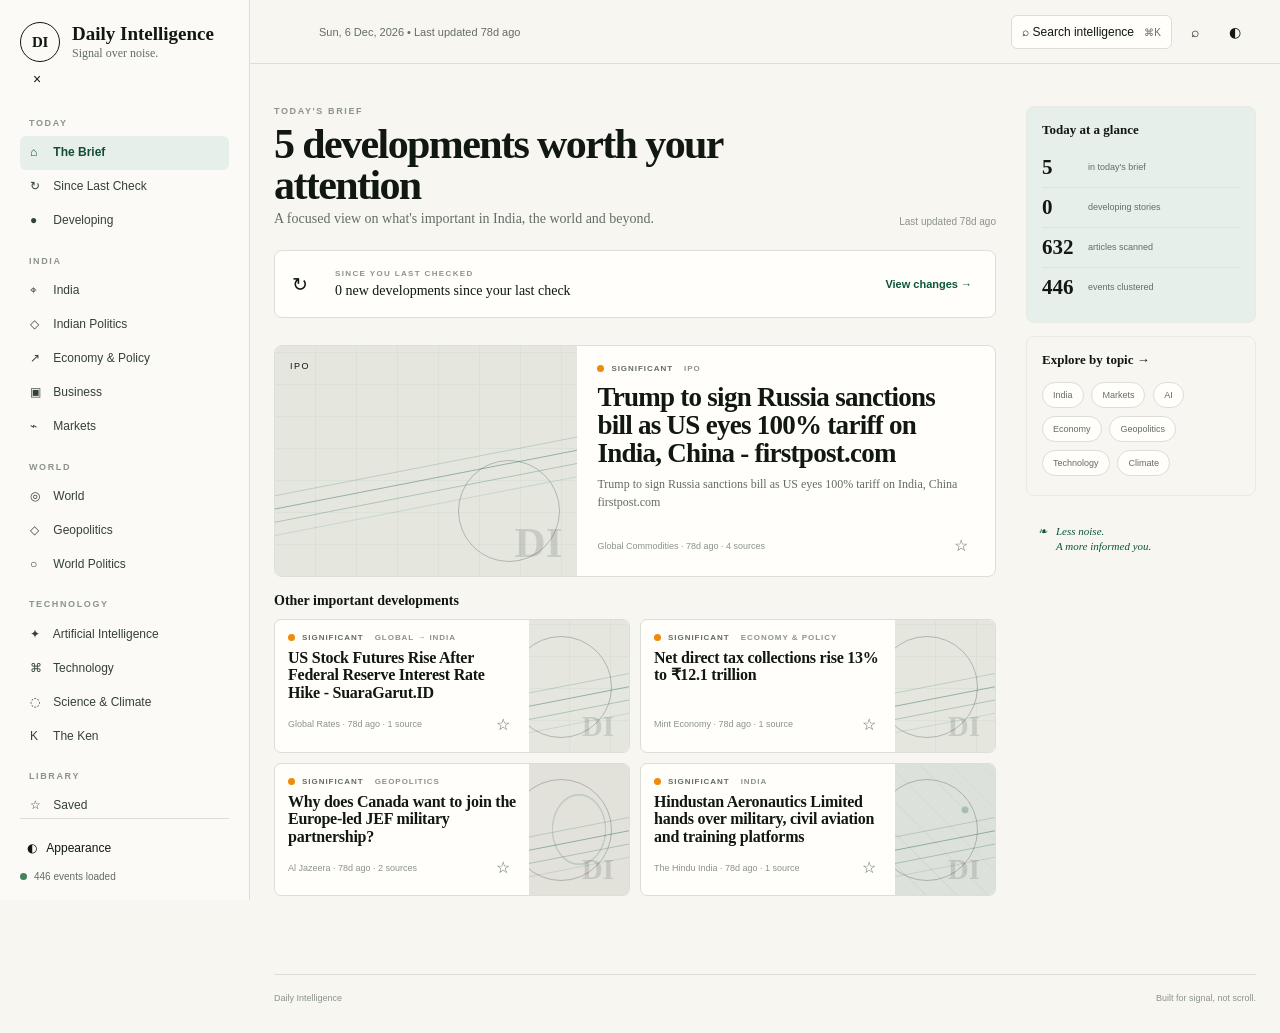
==== commit 3affb53b: "Update index.html" ====
--- a/docs/index.html
+++ b/docs/index.html
@@ -1,5 +1,6 @@
 <!DOCTYPE html>
 <html lang="en">
+
 <head>
   <meta charset="UTF-8">
 
@@ -13,24 +14,28 @@
     content="Daily Intelligence — a signal-first personal news briefing."
   >
 
-  <meta name="theme-color" content="#f4f5f1">
+  <meta
+    name="theme-color"
+    content="#f7f6f1"
+  >
 
   <title>Daily Intelligence</title>
 
   <!--
-    Cache version bumped.
-    Keep this aligned with the current redesign build.
+    Cache version.
+    Increase this whenever styles.css changes.
   -->
   <link
     rel="stylesheet"
-    href="./styles.css?v=6.4"
+    href="./styles.css?v=7.0"
   >
 </head>
 
+
 <body>
 
   <!-- =====================================================
-       MOBILE OVERLAY
+       MOBILE MENU OVERLAY
        ===================================================== -->
 
   <div
@@ -41,7 +46,7 @@
 
 
   <!-- =====================================================
-       SIDEBAR
+       LEFT SIDEBAR
        ===================================================== -->
 
   <aside
@@ -50,17 +55,23 @@
     aria-label="Main navigation"
   >
 
+    <!-- BRAND -->
+
     <div class="sidebar-top">
 
       <button
         class="sidebar-brand brand-button"
         data-view="brief"
+        type="button"
         aria-label="Daily Intelligence home"
-        type="button"
       >
-        <span class="brand-mark">DI</span>
+
+        <span class="brand-mark">
+          DI
+        </span>
 
         <span>
+
           <span class="brand-name">
             Daily Intelligence
           </span>
@@ -68,14 +79,17 @@
           <span class="brand-subtitle">
             Signal over noise.
           </span>
+
         </span>
+
       </button>
+
 
       <button
         id="closeMenu"
         class="icon-button close-menu"
-        aria-label="Close menu"
         type="button"
+        aria-label="Close navigation"
       >
         ×
       </button>
@@ -83,7 +97,13 @@
     </div>
 
 
-    <nav class="navigation">
+    <!-- NAVIGATION -->
+
+    <nav
+      class="navigation"
+      aria-label="Intelligence sections"
+    >
+
 
       <!-- TODAY -->
 
@@ -116,7 +136,7 @@
           data-view="developing"
           type="button"
         >
-          <span class="nav-icon">◉</span>
+          <span class="nav-icon">●</span>
           Developing
         </button>
 
@@ -136,6 +156,7 @@
           data-category="India"
           type="button"
         >
+          <span class="nav-icon">⌖</span>
           India
         </button>
 
@@ -144,6 +165,7 @@
           data-category="Indian Politics"
           type="button"
         >
+          <span class="nav-icon">◇</span>
           Indian Politics
         </button>
 
@@ -152,7 +174,8 @@
           data-category="Macro Economics"
           type="button"
         >
-          Economy &amp; Policy
+          <span class="nav-icon">↗</span>
+          Economy & Policy
         </button>
 
         <button
@@ -160,6 +183,7 @@
           data-category="Business & Micro"
           type="button"
         >
+          <span class="nav-icon">▣</span>
           Business
         </button>
 
@@ -168,7 +192,7 @@
           data-view="markets"
           type="button"
         >
-          <span class="nav-icon">↗</span>
+          <span class="nav-icon">⌁</span>
           Markets
         </button>
 
@@ -188,6 +212,7 @@
           data-category="World"
           type="button"
         >
+          <span class="nav-icon">◎</span>
           World
         </button>
 
@@ -196,6 +221,7 @@
           data-category="Geopolitics"
           type="button"
         >
+          <span class="nav-icon">◇</span>
           Geopolitics
         </button>
 
@@ -204,18 +230,19 @@
           data-category="World Politics"
           type="button"
         >
+          <span class="nav-icon">○</span>
           World Politics
         </button>
 
       </div>
 
 
-      <!-- TECH -->
+      <!-- TECHNOLOGY -->
 
       <div class="nav-group">
 
         <div class="nav-label">
-          Tech &amp; Science
+          Technology
         </div>
 
         <button
@@ -223,7 +250,8 @@
           data-category="AI"
           type="button"
         >
-          AI
+          <span class="nav-icon">✦</span>
+          Artificial Intelligence
         </button>
 
         <button
@@ -231,6 +259,7 @@
           data-category="Technology"
           type="button"
         >
+          <span class="nav-icon">⌘</span>
           Technology
         </button>
 
@@ -239,33 +268,36 @@
           data-category="Science & Climate"
           type="button"
         >
-          Science &amp; Climate
+          <span class="nav-icon">◌</span>
+          Science & Climate
+        </button>
+
+        <button
+          class="nav-item"
+          data-category="The Ken"
+          type="button"
+        >
+          <span class="nav-icon">K</span>
+          The Ken
         </button>
 
       </div>
 
 
-      <!-- MORE -->
+      <!-- LIBRARY -->
 
       <div class="nav-group">
 
         <div class="nav-label">
-          More
+          Library
         </div>
 
         <button
           class="nav-item"
-          data-category="The Ken"
-          type="button"
-        >
-          The Ken
-        </button>
-
-        <button
-          class="nav-item"
           data-view="saved"
           type="button"
         >
+          <span class="nav-icon">☆</span>
           Saved
         </button>
 
@@ -274,6 +306,7 @@
           data-view="archives"
           type="button"
         >
+          <span class="nav-icon">□</span>
           Archives
         </button>
 
@@ -282,6 +315,7 @@
           data-view="sources"
           type="button"
         >
+          <span class="nav-icon">☷</span>
           Sources
         </button>
 
@@ -299,9 +333,9 @@
         class="sidebar-utility"
         type="button"
       >
-        <span>◐</span>
-        <span>Theme</span>
+        ◐ &nbsp; Appearance
       </button>
+
 
       <div class="sidebar-status">
 
@@ -322,30 +356,38 @@
 
 
   <!-- =====================================================
-       PAGE
+       PAGE SHELL
        ===================================================== -->
 
   <div class="page-shell">
 
 
-    <!-- TOP BAR -->
+    <!-- ===================================================
+         TOP BAR
+         =================================================== -->
 
     <header class="topbar">
 
       <div class="topbar-left">
+
+
+        <!-- MOBILE MENU -->
 
         <button
           id="openMenu"
           class="icon-button menu-button"
-          aria-label="Open menu"
+          type="button"
+          aria-label="Open navigation"
           aria-expanded="false"
-          type="button"
         >
           <span></span>
           <span></span>
           <span></span>
         </button>
 
+
+        <!-- MOBILE BRAND -->
+
         <button
           class="mobile-brand brand-button"
           data-view="brief"
@@ -353,6 +395,9 @@
         >
           Daily Intelligence
         </button>
+
+
+        <!-- DESKTOP DATE -->
 
         <div class="desktop-topbar-copy">
 
@@ -371,32 +416,54 @@
       </div>
 
 
+      <!-- TOP BAR ACTIONS -->
+
       <div class="topbar-actions">
+
+
+        <!-- DESKTOP SEARCH -->
 
         <button
           id="desktopSearchTrigger"
           class="search-trigger"
           type="button"
-        >
-          <span>⌕</span>
-          <span>Search intelligence</span>
-          <kbd>⌘K</kbd>
-        </button>
+          aria-label="Search intelligence"
+        >
+
+          <span>
+            ⌕
+          </span>
+
+          <span>
+            Search intelligence
+          </span>
+
+          <kbd>
+            ⌘K
+          </kbd>
+
+        </button>
+
+
+        <!-- MOBILE SEARCH -->
 
         <button
           id="searchButton"
           class="icon-button mobile-search"
+          type="button"
           aria-label="Search"
-          type="button"
         >
           ⌕
         </button>
+
+
+        <!-- THEME -->
 
         <button
           id="themeButton"
           class="icon-button"
-          aria-label="Toggle dark mode"
-          type="button"
+          type="button"
+          aria-label="Toggle appearance"
         >
           ◐
         </button>
@@ -406,7 +473,9 @@
     </header>
 
 
-    <!-- SEARCH -->
+    <!-- ===================================================
+         SEARCH PANEL
+         =================================================== -->
 
     <div
       id="searchPanel"
@@ -422,8 +491,9 @@
         <input
           id="searchInput"
           type="search"
-          placeholder="Search topics, companies, people or countries…"
           autocomplete="off"
+          placeholder="Search stories, topics or sources…"
+          aria-label="Search Daily Intelligence"
         >
 
         <button
@@ -446,7 +516,9 @@
     <main class="main-layout">
 
 
-      <!-- MAIN CONTENT -->
+      <!-- =================================================
+           PRIMARY CONTENT
+           ================================================= -->
 
       <section class="main-content">
 
@@ -456,12 +528,6 @@
         <header class="brief-header">
 
           <div>
-
-            <!--
-              IMPORTANT:
-              app.js may target #eyebrow OR #todayDate.
-              We provide both safely.
-            -->
 
             <div
               id="eyebrow"
@@ -469,6 +535,12 @@
             >
               TODAY'S BRIEF
             </div>
+
+
+            <!--
+              Compatibility element for older scripts.
+              New app.js uses #eyebrow.
+            -->
 
             <div
               id="todayDate"
@@ -479,19 +551,24 @@
               TODAY'S BRIEF
             </div>
 
+
             <h1 id="pageTitle">
-              The Brief
+              5 developments worth your attention
             </h1>
+
 
             <p
               id="pageDescription"
               class="page-description"
             >
-              What matters today, without the noise.
+              A focused view on what's important in India,
+              the world and beyond.
             </p>
 
           </div>
 
+
+          <!-- UPDATE STATUS -->
 
           <div class="update-status">
 
@@ -509,7 +586,9 @@
         </header>
 
 
-        <!-- SINCE LAST CHECK -->
+        <!-- =================================================
+             SINCE LAST CHECK
+             ================================================= -->
 
         <section
           id="sinceLastPanel"
@@ -519,6 +598,7 @@
           <div class="since-icon">
             ↻
           </div>
+
 
           <div class="since-copy">
 
@@ -534,6 +614,7 @@
             </div>
 
           </div>
+
 
           <button
             id="viewSinceButton"
@@ -548,12 +629,8 @@
 
 
         <!--
-          Compatibility alias.
-
-          Some app.js versions use #sincePanel.
-          Keeping this hidden element prevents another
-          null-selector crash while #sinceLastPanel remains
-          the actual visible component.
+          Legacy compatibility target.
+          Kept hidden so older cached JS cannot break the page.
         -->
 
         <div
@@ -563,26 +640,20 @@
         ></div>
 
 
-        <!-- DYNAMIC CONTENT -->
+        <!-- =================================================
+             DYNAMIC CONTENT
+             ================================================= -->
 
         <section
           id="contentView"
           aria-live="polite"
         >
 
-          <div class="skeleton-stack">
-
-            <div
-              class="skeleton hero-skeleton"
-            ></div>
-
-            <div
-              class="skeleton card-skeleton"
-            ></div>
-
-            <div
-              class="skeleton card-skeleton"
-            ></div>
+          <div class="empty">
+
+            <p>
+              Loading today's intelligence…
+            </p>
 
           </div>
 
@@ -592,80 +663,160 @@
 
 
       <!-- =================================================
-           CONTEXT RAIL
+           RIGHT CONTEXT RAIL
            ================================================= -->
 
       <aside
         id="contextRail"
         class="context-rail"
+        aria-label="Daily intelligence context"
       >
 
-        <section
-          id="glancePanel"
-          class="rail-panel"
-        >
-
-          <div class="rail-label">
-            AT A GLANCE
+
+        <!-- INITIAL FALLBACK CONTENT.
+             app.js replaces this after data loads. -->
+
+        <section class="rail-card">
+
+          <h3>
+            Today at a glance
+          </h3>
+
+
+          <div class="rail-stat">
+
+            <b>5</b>
+
+            <span>
+              in today's brief
+            </span>
+
           </div>
 
-          <div
-            id="glanceGrid"
-            class="glance-grid"
-          ></div>
+
+          <div class="rail-stat">
+
+            <b>—</b>
+
+            <span>
+              developing stories
+            </span>
+
+          </div>
+
+
+          <div class="rail-stat">
+
+            <b>—</b>
+
+            <span>
+              articles scanned
+            </span>
+
+          </div>
+
+
+          <div class="rail-stat">
+
+            <b>—</b>
+
+            <span>
+              events clustered
+            </span>
+
+          </div>
 
         </section>
 
 
-        <section
-          id="changedPanel"
-          class="rail-panel"
-        >
-
-          <div class="rail-label">
-            YOUR CATCH-UP
-          </div>
-
-          <div
-            id="changedSummary"
-            class="rail-copy"
-          >
-            Loading…
-          </div>
+        <!-- EXPLORE -->
+
+        <section class="rail-card explore">
+
+          <h3>
+            Explore by topic →
+          </h3>
+
 
           <button
-            id="contextSinceButton"
-            class="rail-link"
+            data-category="India"
             type="button"
           >
-            See what changed →
+            India
           </button>
 
+
+          <button
+            data-view="markets"
+            type="button"
+          >
+            Markets
+          </button>
+
+
+          <button
+            data-category="AI"
+            type="button"
+          >
+            AI
+          </button>
+
+
+          <button
+            data-category="Macro Economics"
+            type="button"
+          >
+            Economy
+          </button>
+
+
+          <button
+            data-category="Geopolitics"
+            type="button"
+          >
+            Geopolitics
+          </button>
+
+
+          <button
+            data-category="Technology"
+            type="button"
+          >
+            Technology
+          </button>
+
+
+          <button
+            data-category="Science & Climate"
+            type="button"
+          >
+            Climate
+          </button>
+
         </section>
 
 
-        <section
-          id="topicPanel"
-          class="rail-panel"
-        >
-
-          <div class="rail-label">
-            EXPLORE
-          </div>
-
-          <div
-            id="topicChips"
-            class="topic-chips"
-          ></div>
-
-        </section>
+        <!-- EDITORIAL NOTE -->
+
+        <div class="rail-note">
+
+          ❧
+
+          <span>
+            Less noise.<br>
+            A more informed you.
+          </span>
+
+        </div>
 
       </aside>
 
     </main>
 
 
-    <!-- FOOTER -->
+    <!-- ===================================================
+         FOOTER
+         =================================================== -->
 
     <footer class="footer">
 
@@ -683,7 +834,7 @@
 
 
   <!-- =====================================================
-       MOBILE BOTTOM NAV
+       MOBILE BOTTOM NAVIGATION
        ===================================================== -->
 
   <nav
@@ -692,8 +843,9 @@
     aria-label="Mobile navigation"
   >
 
+
     <button
-      class="mobile-nav-item active"
+      class="active"
       data-view="brief"
       type="button"
     >
@@ -701,39 +853,39 @@
       <small>Brief</small>
     </button>
 
+
     <button
-      class="mobile-nav-item"
       data-view="since"
       type="button"
     >
       <span>↻</span>
-      <small>Since</small>
+      <small>Catch-up</small>
     </button>
 
+
     <button
-      class="mobile-nav-item"
       data-view="developing"
       type="button"
     >
-      <span>◉</span>
-      <small>Live</small>
+      <span>●</span>
+      <small>Developing</small>
     </button>
 
+
     <button
-      class="mobile-nav-item"
       data-view="markets"
       type="button"
     >
-      <span>↗</span>
+      <span>⌁</span>
       <small>Markets</small>
     </button>
 
+
     <button
-      class="mobile-nav-item"
       data-view="explore"
       type="button"
     >
-      <span>⊞</span>
+      <span>☷</span>
       <small>Explore</small>
     </button>
 
@@ -755,50 +907,63 @@
       class="sheet-backdrop"
     ></div>
 
+
     <div class="sheet-panel">
 
       <div class="sheet-handle"></div>
 
-      <div class="sheet-header">
+
+      <header class="sheet-header">
 
         <div>
 
-          <div class="section-kicker">
-            COVERAGE
+          <div class="eyebrow">
+            SOURCES
           </div>
 
           <h3 id="sheetTitle">
-            Sources
+            Story sources
           </h3>
 
         </div>
+
 
         <button
           id="closeSheet"
           class="icon-button"
-          aria-label="Close sources"
-          type="button"
+          type="button"
+          aria-label="Close source panel"
         >
           ×
         </button>
 
-      </div>
-
-      <div
-        id="sheetSources"
-        class="sheet-sources"
-      ></div>
+      </header>
+
+
+      <div id="sheetSources"></div>
 
     </div>
 
   </div>
 
 
+  <!-- =====================================================
+       NO JAVASCRIPT FALLBACK
+       ===================================================== -->
+
   <noscript>
 
-    <div class="noscript">
-      Daily Intelligence requires JavaScript
-      to load the briefing.
+    <div class="empty">
+
+      <h2>
+        JavaScript is required
+      </h2>
+
+      <p>
+        Daily Intelligence needs JavaScript to load
+        the latest briefing.
+      </p>
+
     </div>
 
   </noscript>
@@ -811,61 +976,37 @@
   <script>
     window.DI_BOOT_STARTED = false;
 
+    window.addEventListener('error', function (event) {
+      console.error(
+        'Daily Intelligence page error:',
+        event.error || event.message
+      );
+    });
+
     window.addEventListener(
-      "error",
+      'unhandledrejection',
       function (event) {
-
-        var status =
-          document.getElementById("lastUpdated");
-
-        var topStatus =
-          document.getElementById("topbarUpdated");
-
-        var sidebarStatus =
-          document.getElementById("sidebarStatus");
-
-        var message =
-          "JavaScript error";
-
-        if (event && event.message) {
-          message += ": " + event.message;
-        }
-
-        if (status) {
-          status.textContent = message;
-        }
-
-        if (topStatus) {
-          topStatus.textContent = message;
-        }
-
-        if (sidebarStatus) {
-          sidebarStatus.textContent = message;
-        }
+        console.error(
+          'Daily Intelligence promise error:',
+          event.reason
+        );
       }
     );
   </script>
 
 
   <!-- =====================================================
-       DAILY INTELLIGENCE APP
-       CACHE VERSION: 6.4
+       APPLICATION
        ===================================================== -->
 
   <script
-    src="./app.js?v=6.4"
+    src="./app.js?v=7.0"
     onload="
       window.DI_BOOT_STARTED = true;
-      console.log('Daily Intelligence app.js v6.4 loaded');
+      console.log('Daily Intelligence app.js loaded');
     "
     onerror="
-      var a = document.getElementById('lastUpdated');
-      var b = document.getElementById('topbarUpdated');
-      var c = document.getElementById('sidebarStatus');
-
-      if (a) a.textContent = 'ERROR: app.js failed to load';
-      if (b) b.textContent = 'ERROR: app.js failed to load';
-      if (c) c.textContent = 'ERROR: app.js failed to load';
+      console.error('Daily Intelligence app.js failed to load');
     "
   ></script>
 
@@ -875,48 +1016,27 @@
        ===================================================== -->
 
   <script>
-    setTimeout(
-      function () {
-
-        if (!window.DI_BOOT_STARTED) {
-          return;
+    setTimeout(function () {
+
+      if (!window.DI_BOOT_STARTED) {
+
+        console.error(
+          'Daily Intelligence boot watchdog: app.js did not load.'
+        );
+
+        var status =
+          document.getElementById('sidebarStatus');
+
+        if (status) {
+          status.textContent =
+            'Application failed to load';
         }
 
-        var status =
-          document.getElementById("lastUpdated");
-
-        if (
-          status &&
-          (
-            status.textContent === "Starting…" ||
-            status.textContent === "Updating…"
-          )
-        ) {
-
-          status.textContent =
-            "ERROR: app.js loaded but did not initialise";
-
-          var topStatus =
-            document.getElementById("topbarUpdated");
-
-          var sidebarStatus =
-            document.getElementById("sidebarStatus");
-
-          if (topStatus) {
-            topStatus.textContent =
-              "ERROR: app.js loaded but did not initialise";
-          }
-
-          if (sidebarStatus) {
-            sidebarStatus.textContent =
-              "ERROR: app.js loaded but did not initialise";
-          }
-        }
-
-      },
-      5000
-    );
+      }
+
+    }, 5000);
   </script>
 
 </body>
+
 </html>
--- a/docs/styles.css
+++ b/docs/styles.css
@@ -1,23 +1,27 @@
 :root {
-  --paper: #f6f5f0;
+  --paper: #f7f6f1;
   --paper-2: #fbfaf6;
   --surface: #fffefa;
-  --ink: #121612;
-  --muted: #687069;
-  --faint: #92978f;
-  --rule: #dedfd8;
-  --rule-soft: #e9e9e3;
-
-  --green: #0f573b;
-  --green-2: #174f3b;
-  --green-soft: #e5eee8;
-
-  --red: #e12620;
-  --orange: #ed8c12;
-
-  --sidebar: 205px;
-  --rail: 190px;
-  --content: 720px;
+  --ink: #111711;
+  --muted: #646d65;
+  --faint: #8c938c;
+  --rule: #dcded7;
+  --rule-soft: #e9eae4;
+
+  --green: #0b5639;
+  --green-2: #124c38;
+  --green-soft: #e6efe9;
+
+  --red: #e31c19;
+  --orange: #ee8b0b;
+
+  /*
+   * Desktop proportions intentionally enlarged to match
+   * the approved Daily Intelligence mockup.
+   */
+  --sidebar: 250px;
+  --rail: 230px;
+  --content: 880px;
 
   --serif:
     Georgia,
@@ -29,8 +33,14 @@
     -apple-system,
     BlinkMacSystemFont,
     "Segoe UI",
+    Arial,
     sans-serif;
 }
+
+
+/* =========================================================
+   DARK MODE
+   ========================================================= */
 
 [data-theme="dark"] {
   --paper: #121511;
@@ -46,6 +56,11 @@
   --green-soft: #22342a;
 }
 
+
+/* =========================================================
+   BASE
+   ========================================================= */
+
 * {
   box-sizing: border-box;
 }
@@ -56,10 +71,13 @@
 
 body {
   margin: 0;
+  min-width: 0;
   background: var(--paper);
   color: var(--ink);
   font-family: var(--sans);
+  font-size: 14px;
   -webkit-font-smoothing: antialiased;
+  text-rendering: optimizeLegibility;
 }
 
 button,
@@ -89,7 +107,7 @@
   position: fixed;
   inset: 0 auto 0 0;
   width: var(--sidebar);
-  padding: 16px 14px;
+  padding: 22px 20px 18px;
   background: var(--paper-2);
   border-right: 1px solid var(--rule);
   z-index: 50;
@@ -98,48 +116,51 @@
 }
 
 .sidebar-top {
-  margin-bottom: 15px;
+  margin-bottom: 22px;
 }
 
 .sidebar-brand {
   width: 100%;
+  padding: 0;
   border: 0;
-  padding: 0;
   background: transparent;
   display: flex;
   align-items: center;
-  gap: 9px;
+  gap: 12px;
   text-align: left;
   cursor: pointer;
 }
 
 .brand-mark {
-  width: 30px;
-  height: 30px;
-  flex: 0 0 30px;
-  border: 1px solid var(--ink);
+  width: 40px;
+  height: 40px;
+  flex: 0 0 40px;
+  border: 1.25px solid var(--ink);
   border-radius: 50%;
   display: grid;
   place-items: center;
   font-family: var(--serif);
+  font-size: 15px;
   font-weight: 700;
-  font-size: 11px;
+  letter-spacing: -.03em;
 }
 
 .brand-name {
   display: block;
   font-family: var(--serif);
-  font-size: 14px;
-  line-height: 1;
+  font-size: 19px;
+  line-height: 1.05;
   font-weight: 700;
+  white-space: nowrap;
 }
 
 .brand-subtitle {
   display: block;
-  margin-top: 2px;
+  margin-top: 3px;
   color: var(--muted);
   font-family: var(--serif);
-  font-size: 9px;
+  font-size: 12px;
+  line-height: 1.15;
 }
 
 .navigation {
@@ -152,29 +173,39 @@
 }
 
 .nav-group {
-  margin: 0 0 12px;
+  margin: 0 0 18px;
 }
 
 .nav-label {
-  margin: 0 7px 5px;
+  margin: 0 9px 7px;
   color: var(--faint);
-  font-size: 7px;
+  font-size: 9px;
   font-weight: 800;
   letter-spacing: .18em;
+  line-height: 1.2;
   text-transform: uppercase;
 }
 
 .nav-item {
   width: 100%;
-  min-height: 26px;
-  padding: 5px 8px;
+  min-height: 34px;
+  padding: 7px 10px;
   border: 0;
-  border-radius: 5px;
+  border-radius: 6px;
   background: transparent;
   text-align: left;
-  color: #374139;
-  font-size: 9px;
+  color: #344039;
+  font-size: 12px;
+  line-height: 1.25;
   cursor: pointer;
+  transition:
+    background .15s ease,
+    color .15s ease;
+}
+
+.nav-icon {
+  display: inline-block;
+  min-width: 20px;
 }
 
 [data-theme="dark"] .nav-item {
@@ -193,22 +224,37 @@
 
 .sidebar-footer {
   margin-top: auto;
-  padding-top: 10px;
+  padding-top: 14px;
   border-top: 1px solid var(--rule);
 }
 
+.sidebar-utility {
+  min-height: 30px;
+  padding: 4px 7px;
+  border: 0;
+  border-radius: 5px;
+  background: transparent;
+  cursor: pointer;
+  font-size: 12px;
+}
+
+.sidebar-utility:hover {
+  background: var(--green-soft);
+}
+
 .sidebar-status {
-  margin-top: 7px;
-  display: flex;
-  gap: 6px;
+  margin-top: 8px;
+  display: flex;
+  gap: 7px;
   align-items: center;
   color: var(--muted);
-  font-size: 8px;
+  font-size: 10px;
 }
 
 .status-dot {
-  width: 6px;
-  height: 6px;
+  width: 7px;
+  height: 7px;
+  flex: 0 0 7px;
   border-radius: 50%;
   background: var(--faint);
 }
@@ -223,7 +269,7 @@
 
 
 /* =========================================================
-   SHELL / TOP BAR
+   PAGE SHELL / TOP BAR
    ========================================================= */
 
 .page-shell {
@@ -232,13 +278,13 @@
 }
 
 .topbar {
-  height: 54px;
-  padding: 0 24px;
+  height: 64px;
+  padding: 0 28px;
   display: flex;
   justify-content: space-between;
   align-items: center;
   border-bottom: 1px solid var(--rule);
-  background: color-mix(in srgb, var(--paper) 94%, transparent);
+  background: color-mix(in srgb, var(--paper) 95%, transparent);
   backdrop-filter: blur(12px);
   position: sticky;
   top: 0;
@@ -248,28 +294,52 @@
 .topbar-left {
   display: flex;
   align-items: center;
-  gap: 5px;
+  gap: 7px;
   color: var(--muted);
-  font-size: 8px;
+  font-size: 11px;
 }
 
 .topbar-actions {
   display: flex;
   align-items: center;
-  gap: 4px;
+  gap: 6px;
+}
+
+.search-trigger {
+  min-height: 34px;
+  padding: 6px 10px;
+  border: 1px solid var(--rule);
+  border-radius: 6px;
+  background: var(--surface);
+  color: var(--ink);
+  cursor: pointer;
+  font-size: 12px;
+}
+
+.search-trigger kbd {
+  margin-left: 7px;
+  border: 0;
+  background: transparent;
+  color: var(--muted);
+  font-family: var(--sans);
+  font-size: 10px;
 }
 
 .mobile-brand,
-.menu-button {
+.menu-button,
+.mobile-search {
   display: none;
 }
 
 .icon-button {
-  width: 28px;
-  height: 28px;
+  width: 34px;
+  height: 34px;
+  padding: 0;
   border: 0;
   background: transparent;
   border-radius: 50%;
+  display: grid;
+  place-items: center;
   cursor: pointer;
 }
 
@@ -284,28 +354,34 @@
 
 .search-panel {
   position: sticky;
-  top: 54px;
+  top: 64px;
   z-index: 29;
   background: var(--surface);
   border-bottom: 1px solid var(--rule);
 }
 
 .search-inner {
-  width: min(calc(100% - 40px), 720px);
+  width: min(calc(100% - 48px), 880px);
   margin: auto;
-  padding: 10px 0;
-  display: flex;
-  gap: 8px;
+  padding: 12px 0;
+  display: flex;
+  align-items: center;
+  gap: 10px;
+}
+
+.search-glyph {
+  color: var(--muted);
 }
 
 .search-inner input {
   width: 100%;
-  padding: 9px 11px;
+  padding: 11px 13px;
   border: 1px solid var(--rule);
   border-radius: 6px;
   outline: 0;
   color: var(--ink);
   background: var(--paper);
+  font-size: 13px;
 }
 
 .search-inner input:focus {
@@ -328,15 +404,15 @@
 
 .main-layout {
   width: min(
-    calc(100% - 36px),
-    calc(var(--content) + var(--rail) + 24px)
+    calc(100% - 48px),
+    calc(var(--content) + var(--rail) + 30px)
   );
   margin: 0 auto;
   display: grid;
   grid-template-columns:
     minmax(0, var(--content))
     var(--rail);
-  gap: 24px;
+  gap: 30px;
   align-items: start;
 }
 
@@ -344,7 +420,7 @@
   min-width: 0;
   width: auto;
   margin: 0;
-  padding: 30px 0 70px;
+  padding: 42px 0 78px;
 }
 
 
@@ -353,88 +429,104 @@
    ========================================================= */
 
 .brief-header {
-  margin: 0 0 15px;
+  margin: 0 0 21px;
   display: flex;
   justify-content: space-between;
   align-items: flex-end;
-  gap: 20px;
+  gap: 24px;
 }
 
 .eyebrow,
 #eyebrow {
   color: var(--faint);
-  font-size: 7px;
+  font-size: 9px;
   font-weight: 800;
-  letter-spacing: .16em;
+  letter-spacing: .18em;
+  line-height: 1.2;
   text-transform: uppercase;
 }
 
 .brief-header h1 {
-  margin: 5px 0 3px;
-  font-family: var(--serif);
-  font-size: 30px;
-  line-height: 1.02;
-  letter-spacing: -.035em;
+  margin: 7px 0 4px;
+  font-family: var(--serif);
+  font-size: 42px;
+  line-height: .98;
+  letter-spacing: -.038em;
 }
 
 .page-description {
   margin: 0;
   color: var(--muted);
   font-family: var(--serif);
-  font-size: 11px;
+  font-size: 14px;
+  line-height: 1.35;
 }
 
 .update-status {
+  padding-bottom: 2px;
+  color: var(--faint);
+  font-size: 10px;
+  white-space: nowrap;
+}
+
+
+/* =========================================================
+   SINCE LAST CHECK
+   ========================================================= */
+
+.since-panel {
+  min-height: 68px;
+  margin: 0 0 27px;
+  padding: 13px 17px;
+  border: 1px solid var(--rule);
+  border-radius: 8px;
+  background: var(--surface);
+  display: flex;
+  align-items: center;
+  justify-content: space-between;
+  gap: 17px;
+}
+
+.since-icon {
+  width: 26px;
+  flex: 0 0 26px;
+  font-size: 19px;
+}
+
+.since-copy {
+  flex: 1;
+  min-width: 0;
+}
+
+.since-panel .section-kicker {
   color: var(--faint);
   font-size: 8px;
-  white-space: nowrap;
-}
-
-
-/* =========================================================
-   SINCE LAST CHECK
-   ========================================================= */
-
-.since-panel {
-  min-height: 52px;
-  margin: 0 0 20px;
-  padding: 10px 13px;
+  font-weight: 800;
+  letter-spacing: .17em;
+  text-transform: uppercase;
+}
+
+.since-summary {
+  margin-top: 4px;
+  font-family: var(--serif);
+  font-size: 14px;
+  line-height: 1.25;
+}
+
+.since-panel button {
+  flex: 0 0 auto;
+  font-size: 11px;
+}
+
+
+/* =========================================================
+   BRIEF LEAD STORY
+   ========================================================= */
+
+.lead-card {
+  min-height: 230px;
   border: 1px solid var(--rule);
-  border-radius: 7px;
-  background: var(--surface);
-  display: flex;
-  align-items: center;
-  justify-content: space-between;
-  gap: 14px;
-}
-
-.since-panel .section-kicker {
-  color: var(--faint);
-  font-size: 7px;
-  font-weight: 800;
-  letter-spacing: .14em;
-  text-transform: uppercase;
-}
-
-.since-summary {
-  margin-top: 3px;
-  font-family: var(--serif);
-  font-size: 11px;
-}
-
-.since-panel button {
-  font-size: 9px;
-}
-
-
-/* =========================================================
-   BRIEF LEAD
-   ========================================================= */
-
-.lead-card {
-  min-height: 184px;
-  border: 1px solid var(--rule);
-  border-radius: 7px;
+  border-radius: 8px;
   background: var(--surface);
   overflow: hidden;
   display: grid;
@@ -443,12 +535,12 @@
 
 .editorial-visual {
   position: relative;
-  min-height: 184px;
+  min-height: 230px;
   overflow: hidden;
   background:
     linear-gradient(
       145deg,
-      rgba(255,255,255,.14),
+      rgba(255,255,255,.15),
       transparent
     ),
     #d9ddd5;
@@ -467,37 +559,37 @@
   top: 58%;
   background: rgba(15,87,59,.38);
   box-shadow:
-    0 11px rgba(15,87,59,.25),
-    0 -11px rgba(15,87,59,.18),
-    0 22px rgba(15,87,59,.12);
+    0 13px rgba(15,87,59,.25),
+    0 -13px rgba(15,87,59,.18),
+    0 26px rgba(15,87,59,.12);
   transform: rotate(-11deg);
 }
 
 .editorial-visual::after {
-  width: 80px;
-  height: 80px;
-  right: 14px;
-  bottom: 12px;
-  border: 1px solid rgba(18,22,18,.25);
+  width: 100px;
+  height: 100px;
+  right: 17px;
+  bottom: 14px;
+  border: 1px solid rgba(18,22,18,.24);
   border-radius: 50%;
 }
 
 .editorial-visual span {
   position: absolute;
-  top: 12px;
-  left: 12px;
+  top: 15px;
+  left: 15px;
   z-index: 2;
-  font-size: 7px;
+  font-size: 9px;
   letter-spacing: .16em;
   text-transform: uppercase;
 }
 
 .editorial-visual b {
   position: absolute;
-  right: 12px;
-  bottom: 8px;
-  font-family: var(--serif);
-  font-size: 34px;
+  right: 15px;
+  bottom: 9px;
+  font-family: var(--serif);
+  font-size: 43px;
   opacity: .13;
 }
 
@@ -505,13 +597,13 @@
   background:
     repeating-linear-gradient(
       90deg,
-      transparent 0 32px,
-      rgba(15,87,59,.08) 33px
+      transparent 0 40px,
+      rgba(15,87,59,.08) 41px
     ),
     repeating-linear-gradient(
       0deg,
-      transparent 0 25px,
-      rgba(15,87,59,.08) 26px
+      transparent 0 31px,
+      rgba(15,87,59,.08) 32px
     ),
     #e5e7df;
 }
@@ -520,13 +612,13 @@
   background:
     radial-gradient(
       circle at 70% 35%,
-      rgba(15,87,59,.25) 0 2px,
-      transparent 3px
+      rgba(15,87,59,.25) 0 3px,
+      transparent 4px
     ),
     repeating-linear-gradient(
       45deg,
-      transparent 0 17px,
-      rgba(15,87,59,.08) 18px
+      transparent 0 21px,
+      rgba(15,87,59,.08) 22px
     ),
     #dde1db;
 }
@@ -551,8 +643,8 @@
     ),
     repeating-radial-gradient(
       circle at 50% 50%,
-      transparent 0 17px,
-      rgba(15,87,59,.08) 18px
+      transparent 0 21px,
+      rgba(15,87,59,.08) 22px
     ),
     #e4e5df;
 }
@@ -568,7 +660,7 @@
 }
 
 .lead-copy {
-  padding: 14px 16px 12px;
+  padding: 18px 20px 16px;
   display: flex;
   flex-direction: column;
 }
@@ -576,23 +668,24 @@
 .story-label {
   display: flex;
   align-items: center;
-  gap: 5px;
+  gap: 7px;
   color: var(--muted);
-  font-size: 6px;
+  font-size: 8px;
   font-weight: 800;
-  letter-spacing: .1em;
+  letter-spacing: .12em;
   text-transform: uppercase;
 }
 
 .story-label em {
-  margin-left: 3px;
+  margin-left: 4px;
   color: var(--faint);
   font-style: normal;
 }
 
 .dot {
-  width: 6px;
-  height: 6px;
+  width: 7px;
+  height: 7px;
+  flex: 0 0 7px;
   border-radius: 50%;
   background: var(--green);
 }
@@ -606,11 +699,11 @@
 }
 
 .lead-card h2 {
-  margin: 8px 0 7px;
-  font-family: var(--serif);
-  font-size: 20px;
+  margin: 10px 0 9px;
+  font-family: var(--serif);
+  font-size: 27px;
   line-height: 1.04;
-  letter-spacing: -.025em;
+  letter-spacing: -.027em;
 }
 
 .lead-card h2 a,
@@ -626,16 +719,17 @@
 .secondary-card h3 a:hover,
 .signal-row h3 a:hover,
 .market-line h3 a:hover,
-.mini-line a:hover {
+.mini-line a:hover,
+.developing-stream h3 a:hover {
   text-decoration: underline;
 }
 
 .lead-card p {
-  margin: 0 0 10px;
+  margin: 0 0 12px;
   color: var(--muted);
   font-family: var(--serif);
-  font-size: 9.5px;
-  line-height: 1.42;
+  font-size: 12px;
+  line-height: 1.45;
 }
 
 .meta {
@@ -643,18 +737,20 @@
   display: flex;
   align-items: center;
   color: var(--faint);
-  font-size: 7px;
+  font-size: 9px;
+  line-height: 1.3;
 }
 
 .bookmark {
   margin-left: auto;
-  width: 22px;
-  height: 22px;
+  width: 27px;
+  height: 27px;
   padding: 0;
   border: 0;
   background: transparent;
   color: var(--muted);
   cursor: pointer;
+  font-size: 16px;
 }
 
 .bookmark.saved {
@@ -667,39 +763,41 @@
    ========================================================= */
 
 .subsection-title {
-  margin: 12px 0 7px;
-  font-family: var(--serif);
-  font-size: 11px;
+  margin: 16px 0 9px;
+  font-family: var(--serif);
+  font-size: 14px;
+  line-height: 1.2;
 }
 
 .secondary-grid {
   display: grid;
   grid-template-columns: 1fr 1fr;
-  gap: 8px;
+  gap: 10px;
 }
 
 .secondary-card {
-  min-height: 100px;
+  min-height: 132px;
   border: 1px solid var(--rule);
-  border-radius: 6px;
+  border-radius: 7px;
   background: var(--surface);
   overflow: hidden;
   display: grid;
-  grid-template-columns: minmax(0, 1fr) 76px;
+  grid-template-columns: minmax(0, 1fr) 100px;
 }
 
 .secondary-copy {
   min-width: 0;
-  padding: 10px;
+  padding: 13px;
   display: flex;
   flex-direction: column;
 }
 
 .secondary-card h3 {
-  margin: 6px 0 9px;
-  font-family: var(--serif);
-  font-size: 12px;
-  line-height: 1.12;
+  margin: 7px 0 10px;
+  font-family: var(--serif);
+  font-size: 16px;
+  line-height: 1.1;
+  letter-spacing: -.015em;
 }
 
 .editorial-visual.small {
@@ -711,7 +809,7 @@
 }
 
 .editorial-visual.small b {
-  font-size: 22px;
+  font-size: 29px;
 }
 
 
@@ -720,83 +818,96 @@
    ========================================================= */
 
 .signals-head {
-  margin-top: 17px;
-  padding: 9px 0 7px;
+  margin-top: 23px;
+  padding: 11px 0 9px;
   border-top: 1px solid var(--rule);
   border-bottom: 1px solid var(--rule);
   color: var(--red);
+  font-size: 9px;
+  font-weight: 800;
+  letter-spacing: .14em;
+  text-transform: uppercase;
+}
+
+.signals-head span {
+  margin-right: 7px;
+}
+
+.signal-list {
+  display: flex;
+  flex-direction: column;
+}
+
+.signal-row {
+  padding: 15px 0;
+  border-bottom: 1px solid var(--rule);
+  display: grid;
+  grid-template-columns: minmax(0, 1fr) 30px;
+  gap: 10px;
+}
+
+.signal-row h3 {
+  margin: 6px 0 5px;
+  font-family: var(--serif);
+  font-size: 18px;
+  line-height: 1.15;
+  letter-spacing: -.01em;
+}
+
+.signal-row p {
+  max-width: 750px;
+  margin: 0 0 7px;
+  color: var(--muted);
+  font-family: var(--serif);
+  font-size: 11px;
+  line-height: 1.42;
+}
+
+
+/* =========================================================
+   RIGHT CONTEXT RAIL
+   ========================================================= */
+
+.context-rail {
+  padding: 42px 0 70px;
+}
+
+.rail-panel,
+.rail-card {
+  margin-bottom: 13px;
+  padding: 15px;
+  border: 1px solid var(--rule-soft);
+  border-radius: 8px;
+  background: var(--green-soft);
+}
+
+.rail-label {
+  margin-bottom: 10px;
+  color: var(--faint);
   font-size: 8px;
   font-weight: 800;
-  letter-spacing: .11em;
-}
-
-.signals-head span {
-  margin-right: 5px;
-}
-
-.signal-list {
-  display: flex;
-  flex-direction: column;
-}
-
-.signal-row {
-  padding: 12px 0;
-  border-bottom: 1px solid var(--rule);
-  display: grid;
-  grid-template-columns: minmax(0, 1fr) 24px;
-  gap: 8px;
-}
-
-.signal-row h3 {
-  margin: 5px 0 4px;
-  font-family: var(--serif);
-  font-size: 14px;
-  line-height: 1.16;
-}
-
-.signal-row p {
-  max-width: 620px;
-  margin: 0 0 6px;
-  color: var(--muted);
-  font-family: var(--serif);
-  font-size: 9px;
-  line-height: 1.4;
-}
-
-
-/* =========================================================
-   RIGHT RAIL
-   ========================================================= */
-
-.context-rail {
-  padding: 30px 0 60px;
-}
-
-.rail-card {
-  margin-bottom: 10px;
-  padding: 11px;
-  border: 1px solid var(--rule-soft);
-  border-radius: 6px;
-  background: var(--green-soft);
-}
-
-.rail-card h3 {
-  margin: 0 0 7px;
-  font-family: var(--serif);
-  font-size: 10px;
+  letter-spacing: .15em;
+  text-transform: uppercase;
+}
+
+.rail-card h3,
+.rail-panel h3 {
+  margin: 0 0 10px;
+  font-family: var(--serif);
+  font-size: 13px;
 }
 
 .rail-stat {
-  padding: 7px 0;
+  padding: 9px 0;
   border-bottom: 1px solid color-mix(
     in srgb,
     var(--rule) 70%,
     transparent
   );
   display: grid;
-  grid-template-columns: 28px 1fr;
+  grid-template-columns: 38px 1fr;
   align-items: center;
-  gap: 6px;
+  gap: 8px;
 }
 
 .rail-stat:last-child {
@@ -805,44 +916,66 @@
 
 .rail-stat b {
   font-family: var(--serif);
-  font-size: 16px;
+  font-size: 21px;
+  line-height: 1;
 }
 
 .rail-stat span {
   color: var(--muted);
-  font-size: 7px;
+  font-size: 9px;
   line-height: 1.3;
 }
 
-.rail-card.explore {
+.rail-card.explore,
+#topicPanel {
   background: transparent;
 }
 
-.rail-card.explore button {
-  margin: 3px 3px 3px 0;
-  padding: 5px 8px;
+.rail-card.explore button,
+.topic-chips button {
+  margin: 4px 4px 4px 0;
+  padding: 7px 10px;
   border: 1px solid var(--rule);
   border-radius: 999px;
   background: var(--surface);
   color: var(--muted);
-  font-size: 7px;
+  font-size: 9px;
   cursor: pointer;
 }
 
-.rail-card.explore button:hover {
+.rail-card.explore button:hover,
+.topic-chips button:hover {
   color: var(--green);
   border-color: var(--green);
 }
 
+.rail-copy {
+  color: var(--muted);
+  font-family: var(--serif);
+  font-size: 12px;
+  line-height: 1.4;
+}
+
+.rail-link {
+  margin-top: 10px;
+  padding: 0;
+  border: 0;
+  background: transparent;
+  color: var(--green);
+  font-size: 10px;
+  font-weight: 700;
+  cursor: pointer;
+}
+
 .rail-note {
-  padding: 12px 10px;
-  display: flex;
-  gap: 8px;
+  padding: 15px 12px;
+  display: flex;
+  gap: 9px;
   color: var(--green);
   font-family: var(--serif);
-  font-size: 9px;
+  font-size: 11px;
   font-style: italic;
-  line-height: 1.35;
+  line-height: 1.4;
 }
 
 
@@ -851,17 +984,17 @@
    ========================================================= */
 
 .category-editorial .lead-card {
+  margin-bottom: 13px;
+}
+
+.category-secondary {
   margin-bottom: 10px;
 }
 
-.category-secondary {
-  margin-bottom: 8px;
-}
-
 .category-empty {
-  min-height: 370px;
+  min-height: 430px;
   border: 1px solid var(--rule);
-  border-radius: 7px;
+  border-radius: 8px;
   background: var(--surface);
   display: flex;
   flex-direction: column;
@@ -870,37 +1003,40 @@
 }
 
 .empty-icon {
-  margin-bottom: 12px;
-  font-family: var(--serif);
-  font-size: 34px;
+  margin-bottom: 15px;
+  font-family: var(--serif);
+  font-size: 44px;
 }
 
 .empty {
-  padding: 55px 20px;
+  padding: 65px 25px;
   text-align: center;
 }
 
 .empty h2 {
-  margin: 0 0 8px;
-  font-family: var(--serif);
-  font-size: 20px;
+  margin: 0 0 10px;
+  font-family: var(--serif);
+  font-size: 26px;
 }
 
 .empty p {
+  max-width: 500px;
+  margin-left: auto;
+  margin-right: auto;
   color: var(--muted);
   font-family: var(--serif);
-  font-size: 10px;
+  font-size: 13px;
   line-height: 1.5;
 }
 
 .empty button {
-  margin-top: 10px;
-  padding: 8px 14px;
+  margin-top: 12px;
+  padding: 10px 17px;
   border: 0;
-  border-radius: 5px;
+  border-radius: 6px;
   background: var(--green);
   color: white;
-  font-size: 8px;
+  font-size: 11px;
   font-weight: 700;
   cursor: pointer;
 }
@@ -915,15 +1051,15 @@
 }
 
 .market-tabs {
-  margin: -4px 0 12px;
-  padding-bottom: 7px;
+  margin: -4px 0 16px;
+  padding-bottom: 9px;
   border-bottom: 1px solid var(--rule);
   display: flex;
-  gap: 18px;
+  gap: 22px;
   overflow-x: auto;
   white-space: nowrap;
   color: var(--muted);
-  font-size: 7px;
+  font-size: 9px;
 }
 
 .market-tabs b {
@@ -936,13 +1072,13 @@
   position: absolute;
   left: 0;
   right: 0;
-  bottom: -8px;
+  bottom: -10px;
   height: 2px;
   background: var(--green);
 }
 
 .markets-page .lead-card {
-  margin-bottom: 12px;
+  margin-bottom: 15px;
 }
 
 .market-columns {
@@ -953,23 +1089,23 @@
 }
 
 .market-columns > section {
-  padding: 10px 12px 10px 0;
+  padding: 13px 15px 13px 0;
 }
 
 .market-columns > section + section {
-  padding-left: 12px;
+  padding-left: 15px;
   border-left: 1px solid var(--rule);
 }
 
 .market-columns h2,
 .market-bottom h2 {
-  margin: 0 0 5px;
-  font-family: var(--serif);
-  font-size: 12px;
+  margin: 0 0 7px;
+  font-family: var(--serif);
+  font-size: 16px;
 }
 
 .market-line {
-  padding: 7px 0;
+  padding: 9px 0;
   border-bottom: 1px solid var(--rule-soft);
 }
 
@@ -978,14 +1114,14 @@
 }
 
 .market-line h3 {
-  margin: 0 0 4px;
-  font-family: var(--serif);
-  font-size: 10px;
+  margin: 0 0 5px;
+  font-family: var(--serif);
+  font-size: 13px;
   line-height: 1.2;
 }
 
 .market-bottom {
-  margin-top: 10px;
+  margin-top: 13px;
   display: grid;
   grid-template-columns: repeat(3, 1fr);
   border-top: 1px solid var(--rule);
@@ -994,7 +1130,7 @@
 
 .market-bottom section {
   min-width: 0;
-  padding: 9px;
+  padding: 12px;
 }
 
 .market-bottom section:first-child {
@@ -1007,15 +1143,15 @@
 
 .market-bottom p {
   color: var(--faint);
-  font-size: 7px;
+  font-size: 9px;
 }
 
 .mini-line {
-  padding: 6px 0;
+  padding: 8px 0;
   border-bottom: 1px solid var(--rule-soft);
   font-family: var(--serif);
-  font-size: 8.5px;
-  line-height: 1.25;
+  font-size: 11px;
+  line-height: 1.3;
 }
 
 
@@ -1024,27 +1160,27 @@
    ========================================================= */
 
 .developing-stream {
-  padding-top: 5px;
+  padding-top: 7px;
 }
 
 .developing-stream article {
-  min-height: 55px;
+  min-height: 68px;
   display: grid;
-  grid-template-columns: 55px 10px 1fr;
-  gap: 8px;
+  grid-template-columns: 68px 12px 1fr;
+  gap: 10px;
   align-items: start;
 }
 
 .developing-stream time {
   color: var(--muted);
-  font-size: 8px;
+  font-size: 10px;
 }
 
 .developing-stream i {
   position: relative;
-  width: 7px;
-  height: 7px;
-  margin-top: 2px;
+  width: 8px;
+  height: 8px;
+  margin-top: 3px;
   border-radius: 50%;
   background: var(--red);
 }
@@ -1053,9 +1189,9 @@
   content: "";
   position: absolute;
   width: 1px;
-  height: 48px;
-  left: 3px;
-  top: 7px;
+  height: 58px;
+  left: 3.5px;
+  top: 8px;
   background: var(--rule);
 }
 
@@ -1064,19 +1200,19 @@
 }
 
 .developing-stream h3 {
-  margin: 0 0 5px;
-  font-family: var(--serif);
-  font-size: 11px;
+  margin: 0 0 6px;
+  font-family: var(--serif);
+  font-size: 14px;
   line-height: 1.25;
 }
 
 .developing-stream span {
   display: inline-block;
-  padding: 4px 6px;
+  padding: 5px 7px;
   border-radius: 4px;
   background: #f9e5e2;
   color: var(--red);
-  font-size: 7px;
+  font-size: 9px;
 }
 
 
@@ -1090,7 +1226,7 @@
 
 .explore-page button {
   width: 100%;
-  padding: 12px 5px;
+  padding: 15px 6px;
   border: 0;
   border-bottom: 1px solid var(--rule);
   background: transparent;
@@ -1098,7 +1234,7 @@
   justify-content: space-between;
   cursor: pointer;
   text-align: left;
-  font-size: 10px;
+  font-size: 13px;
 }
 
 .explore-page button:hover {
@@ -1110,11 +1246,11 @@
 }
 
 .source-page > div {
-  padding: 11px 4px;
+  padding: 14px 5px;
   border-bottom: 1px solid var(--rule);
   display: flex;
   justify-content: space-between;
-  font-size: 9px;
+  font-size: 12px;
 }
 
 .source-page span {
@@ -1128,16 +1264,16 @@
 
 .footer {
   width: min(
-    calc(100% - 36px),
-    calc(var(--content) + var(--rail) + 24px)
+    calc(100% - 48px),
+    calc(var(--content) + var(--rail) + 30px)
   );
   margin: 0 auto;
-  padding: 15px 0 25px;
+  padding: 18px 0 30px;
   border-top: 1px solid var(--rule);
   display: flex;
   justify-content: space-between;
   color: var(--faint);
-  font-size: 7px;
+  font-size: 9px;
 }
 
 
@@ -1161,35 +1297,41 @@
   position: absolute;
   right: 0;
   top: 0;
-  width: min(420px, 100%);
+  width: min(460px, 100%);
   height: 100%;
-  padding: 20px;
+  padding: 24px;
   overflow-y: auto;
   background: var(--surface);
 }
 
+.sheet-handle {
+  display: none;
+}
+
 .sheet-header {
-  padding-bottom: 12px;
+  padding-bottom: 15px;
   border-bottom: 1px solid var(--rule);
   display: flex;
   justify-content: space-between;
+  align-items: flex-start;
 }
 
 .sheet-header h3 {
-  margin: 0;
-  font-family: var(--serif);
+  margin: 4px 0 0;
+  font-family: var(--serif);
+  font-size: 22px;
 }
 
 .sheet-source {
   display: block;
-  padding: 12px 0;
+  padding: 15px 0;
   border-bottom: 1px solid var(--rule);
   text-decoration: none;
 }
 
 
 /* =========================================================
-   MOBILE BOTTOM NAV
+   MOBILE BOTTOM NAV / OVERLAY
    ========================================================= */
 
 .mobile-bottom-nav {
@@ -1202,14 +1344,80 @@
 
 
 /* =========================================================
+   LARGE DESKTOP
+   ========================================================= */
+
+@media (min-width: 1500px) {
+
+  :root {
+    --sidebar: 260px;
+    --rail: 240px;
+    --content: 900px;
+  }
+
+  .main-layout {
+    gap: 32px;
+  }
+}
+
+
+/* =========================================================
+   MID DESKTOP / LAPTOP
+   ========================================================= */
+
+@media (max-width: 1250px) {
+
+  :root {
+    --sidebar: 220px;
+    --rail: 205px;
+    --content: 760px;
+  }
+
+  .sidebar {
+    padding-left: 16px;
+    padding-right: 16px;
+  }
+
+  .brand-name {
+    font-size: 16px;
+  }
+
+  .nav-item {
+    font-size: 11px;
+  }
+
+  .main-layout {
+    width: calc(100% - 34px);
+    gap: 22px;
+  }
+
+  .brief-header h1 {
+    font-size: 36px;
+  }
+
+  .lead-card h2 {
+    font-size: 23px;
+  }
+
+  .secondary-card {
+    grid-template-columns: minmax(0, 1fr) 86px;
+  }
+
+  .secondary-card h3 {
+    font-size: 14px;
+  }
+}
+
+
+/* =========================================================
    TABLET
    ========================================================= */
 
 @media (max-width: 1000px) {
 
   :root {
-    --sidebar: 185px;
-    --rail: 165px;
+    --sidebar: 195px;
+    --rail: 180px;
   }
 
   .main-layout {
@@ -1217,8 +1425,44 @@
     gap: 18px;
   }
 
+  .sidebar {
+    padding: 17px 13px;
+  }
+
+  .brand-mark {
+    width: 34px;
+    height: 34px;
+    flex-basis: 34px;
+  }
+
+  .brand-name {
+    font-size: 14px;
+  }
+
+  .brand-subtitle {
+    font-size: 10px;
+  }
+
+  .nav-group {
+    margin-bottom: 13px;
+  }
+
+  .nav-item {
+    min-height: 29px;
+    padding: 6px 8px;
+    font-size: 10px;
+  }
+
+  .brief-header h1 {
+    font-size: 33px;
+  }
+
   .lead-card h2 {
-    font-size: 18px;
+    font-size: 21px;
+  }
+
+  .context-rail {
+    padding-top: 35px;
   }
 }
 
@@ -1230,7 +1474,8 @@
 @media (max-width: 760px) {
 
   body {
-    padding-bottom: 56px;
+    padding-bottom: 64px;
+    font-size: 14px;
   }
 
   body.menu-open {
@@ -1238,7 +1483,8 @@
   }
 
   .sidebar {
-    width: min(84vw, 300px);
+    width: min(84vw, 320px);
+    padding: 20px 18px;
     transform: translateX(-102%);
     transition: transform .2s ease;
     box-shadow: 12px 0 35px rgba(0,0,0,.14);
@@ -1246,6 +1492,12 @@
 
   body.menu-open .sidebar {
     transform: translateX(0);
+  }
+
+  .sidebar-top {
+    display: flex;
+    justify-content: space-between;
+    align-items: center;
   }
 
   .close-menu {
@@ -1273,12 +1525,14 @@
   }
 
   .topbar {
-    height: 48px;
-    padding: 0 12px;
+    height: 58px;
+    padding: 0 14px;
   }
 
   .topbar-left #topbarDate,
-  .topbar-left #topbarUpdated {
+  .topbar-left #topbarUpdated,
+  .topbar-divider,
+  .search-trigger {
     display: none;
   }
 
@@ -1286,11 +1540,26 @@
     display: grid;
   }
 
+  .menu-button span {
+    width: 18px;
+    height: 1.5px;
+    margin: 1.5px 0;
+    background: var(--ink);
+  }
+
+  .mobile-search {
+    display: grid;
+  }
+
   .mobile-brand {
     display: block;
+    padding: 0;
+    border: 0;
+    background: transparent;
     font-family: var(--serif);
-    font-size: 13px;
+    font-size: 17px;
     font-weight: 700;
+    cursor: pointer;
   }
 
   .main-layout {
@@ -1299,9 +1568,9 @@
   }
 
   .main-content {
-    width: calc(100% - 24px);
+    width: calc(100% - 28px);
     margin: 0 auto;
-    padding: 20px 0 45px;
+    padding: 26px 0 50px;
   }
 
   .context-rail {
@@ -1309,15 +1578,23 @@
   }
 
   .brief-header {
-    margin-bottom: 12px;
+    margin-bottom: 18px;
+    display: block;
+  }
+
+  .eyebrow,
+  #eyebrow {
+    font-size: 8px;
   }
 
   .brief-header h1 {
-    font-size: 25px;
+    margin-top: 7px;
+    font-size: 34px;
+    line-height: 1;
   }
 
   .page-description {
-    font-size: 10px;
+    font-size: 13px;
   }
 
   .update-status {
@@ -1325,54 +1602,103 @@
   }
 
   .since-panel {
-    min-height: 46px;
-    margin-bottom: 13px;
-    padding: 9px 10px;
+    min-height: 58px;
+    margin-bottom: 18px;
+    padding: 11px 12px;
+    gap: 10px;
+  }
+
+  .since-icon {
+    width: 20px;
+    flex-basis: 20px;
+    font-size: 16px;
   }
 
   .since-summary {
+    font-size: 12px;
+  }
+
+  .since-panel button {
     font-size: 10px;
   }
 
   .lead-card {
+    min-height: 0;
     display: flex;
     flex-direction: column;
   }
 
   .editorial-visual {
-    min-height: 155px;
+    min-height: 210px;
   }
 
   .lead-copy {
-    padding: 11px;
+    padding: 15px 14px 14px;
+  }
+
+  .story-label {
+    font-size: 8px;
   }
 
   .lead-card h2 {
+    margin-top: 8px;
+    font-size: 23px;
+    line-height: 1.06;
+  }
+
+  .lead-card p {
+    font-size: 12px;
+    line-height: 1.42;
+  }
+
+  .meta {
+    font-size: 9px;
+  }
+
+  .subsection-title {
+    margin-top: 18px;
+    font-size: 15px;
+  }
+
+  .secondary-grid {
+    display: grid;
+    grid-template-columns: 1fr;
+    gap: 9px;
+  }
+
+  .secondary-card {
+    min-height: 118px;
+    grid-template-columns: minmax(0, 1fr) 112px;
+  }
+
+  .secondary-copy {
+    padding: 12px;
+  }
+
+  .secondary-card h3 {
     font-size: 17px;
   }
 
-  .lead-card p {
-    font-size: 9px;
-  }
-
-  .secondary-grid {
-    display: block;
-  }
-
-  .secondary-card {
-    margin-bottom: 7px;
-  }
-
   .signals-head {
-    margin-top: 12px;
+    margin-top: 18px;
+    padding: 11px 0 9px;
+  }
+
+  .signal-row {
+    padding: 14px 0;
   }
 
   .signal-row h3 {
-    font-size: 13px;
+    font-size: 17px;
+  }
+
+  .signal-row p {
+    font-size: 11px;
   }
 
   .market-tabs {
-    gap: 13px;
+    gap: 16px;
+    font-size: 10px;
   }
 
   .market-columns {
@@ -1380,7 +1706,7 @@
   }
 
   .market-columns > section {
-    padding: 10px 0;
+    padding: 13px 0;
   }
 
   .market-columns > section + section {
@@ -1395,12 +1721,20 @@
 
   .market-bottom section,
   .market-bottom section:first-child {
-    padding: 10px 0;
+    padding: 13px 0;
   }
 
   .market-bottom section + section {
     border-left: 0;
     border-top: 1px solid var(--rule);
+  }
+
+  .developing-stream article {
+    grid-template-columns: 58px 11px 1fr;
+  }
+
+  .developing-stream h3 {
+    font-size: 15px;
   }
 
   .mobile-bottom-nav {
@@ -1409,7 +1743,7 @@
     left: 0;
     right: 0;
     bottom: 0;
-    height: 52px;
+    height: calc(60px + env(safe-area-inset-bottom));
     padding-bottom: env(safe-area-inset-bottom);
     border-top: 1px solid var(--rule);
     background: color-mix(
@@ -1423,11 +1757,22 @@
   }
 
   .mobile-bottom-nav button {
+    min-width: 0;
+    padding: 7px 2px 5px;
     border: 0;
     background: transparent;
     color: var(--muted);
-    font-size: 7px;
+    display: flex;
+    flex-direction: column;
+    align-items: center;
+    justify-content: center;
+    gap: 3px;
+    font-size: 16px;
     cursor: pointer;
+  }
+
+  .mobile-bottom-nav small {
+    font-size: 9px;
   }
 
   .mobile-bottom-nav button.active {
@@ -1436,16 +1781,18 @@
   }
 
   .footer {
-    width: calc(100% - 24px);
-    margin-bottom: 52px;
+    width: calc(100% - 28px);
+    margin-bottom: 60px;
+    padding-bottom: 22px;
+    font-size: 9px;
   }
 
   .search-panel {
-    top: 48px;
+    top: 58px;
   }
 
   .search-inner {
-    width: calc(100% - 24px);
+    width: calc(100% - 28px);
   }
 
   .sheet-panel {
@@ -1454,7 +1801,17 @@
     width: 100%;
     height: auto;
     max-height: 80vh;
-    border-radius: 16px 16px 0 0;
+    padding: 14px 18px 26px;
+    border-radius: 18px 18px 0 0;
+  }
+
+  .sheet-handle {
+    display: block;
+    width: 38px;
+    height: 4px;
+    border-radius: 999px;
+    background: var(--rule);
+    margin: 0 auto 16px;
   }
 }
 
@@ -1466,19 +1823,32 @@
 @media (max-width: 390px) {
 
   .main-content {
-    width: calc(100% - 20px);
+    width: calc(100% - 24px);
   }
 
   .brief-header h1 {
-    font-size: 23px;
+    font-size: 31px;
   }
 
   .editorial-visual {
-    min-height: 145px;
+    min-height: 190px;
   }
 
   .secondary-card {
-    grid-template-columns: minmax(0, 1fr) 70px;
+    grid-template-columns: minmax(0, 1fr) 92px;
+  }
+
+  .secondary-card h3 {
+    font-size: 16px;
+  }
+
+  .since-panel {
+    align-items: flex-start;
+    flex-wrap: wrap;
+  }
+
+  .quiet-button {
+    margin-left: 30px;
   }
 }
 
@@ -1491,7 +1861,7 @@
 a:focus-visible,
 input:focus-visible {
   outline: 2px solid var(--green);
-  outline-offset: 2px;
+  outline-offset: 3px;
 }
 
 @media (prefers-reduced-motion: reduce) {
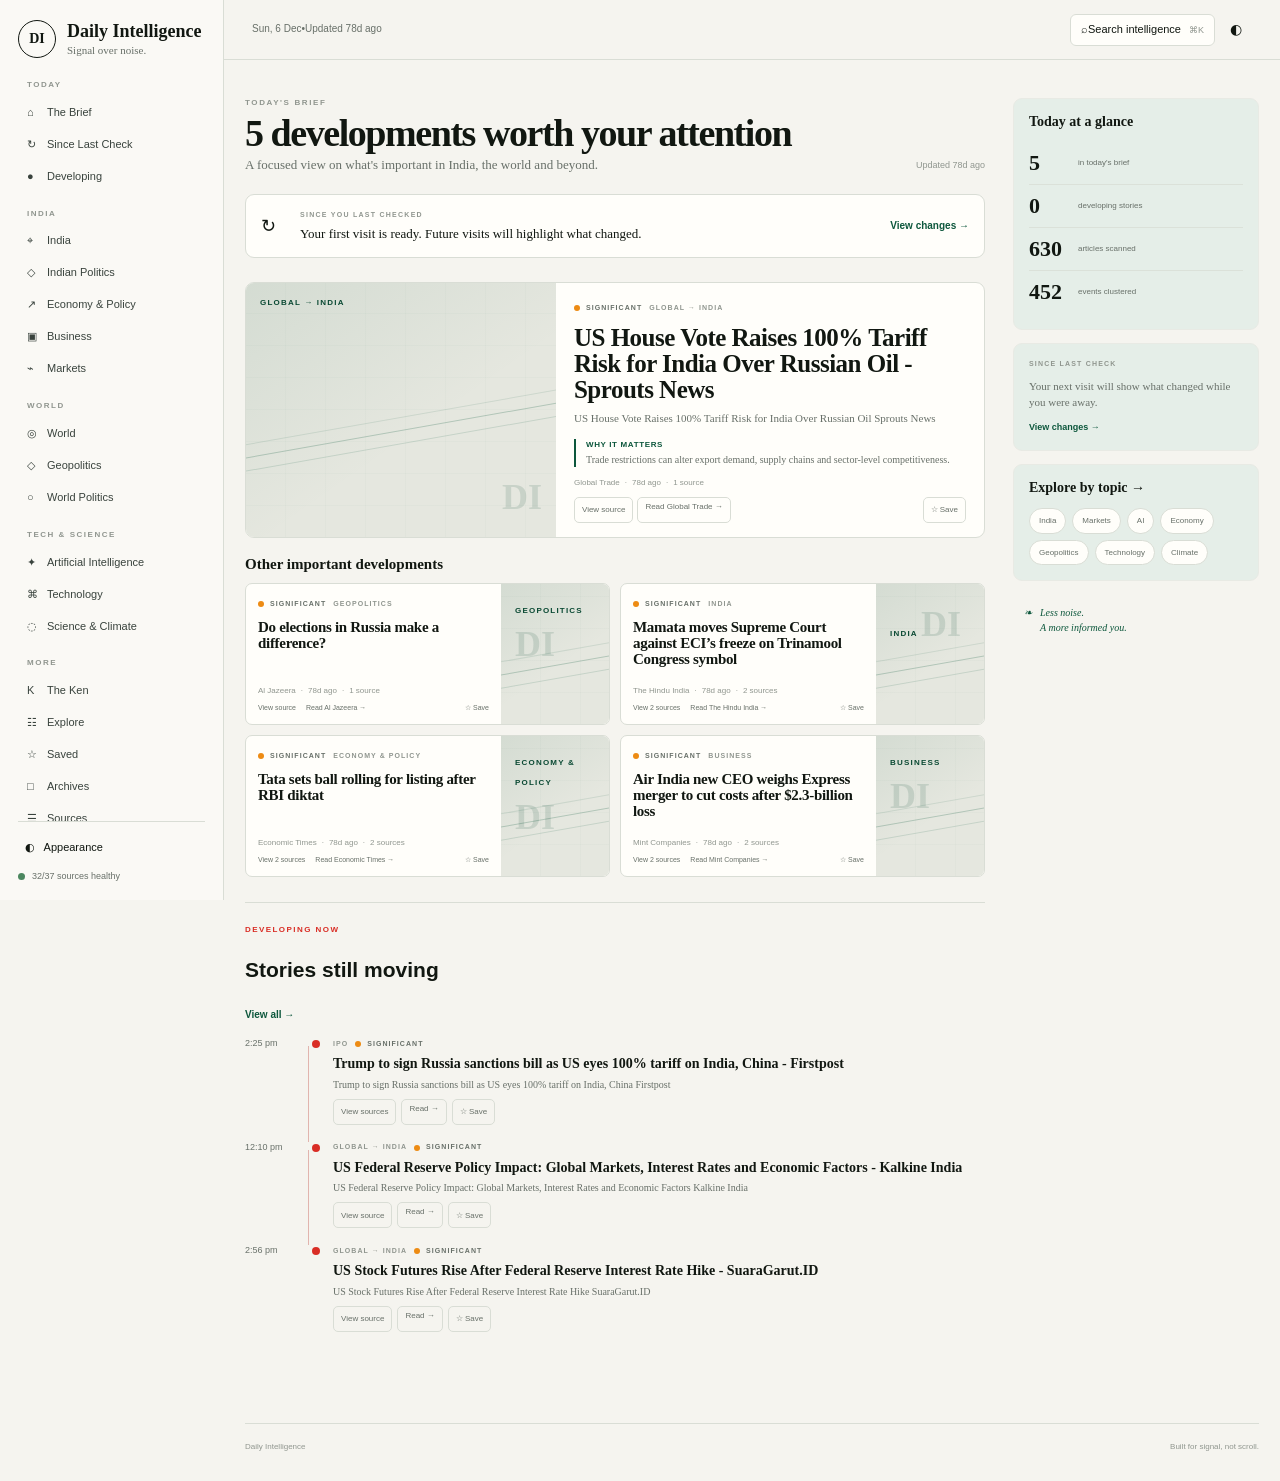
==== commit aa81a606: "Update index.html" ====
--- a/docs/index.html
+++ b/docs/index.html
@@ -1,1042 +1,170 @@
 <!DOCTYPE html>
 <html lang="en">
-
 <head>
   <meta charset="UTF-8">
+  <meta name="viewport" content="width=device-width, initial-scale=1.0">
+  <meta name="description" content="Daily Intelligence — a signal-first personal news briefing.">
+  <meta name="theme-color" content="#f7f6f1">
+  <title>Daily Intelligence</title>
+  <link rel="stylesheet" href="./styles.css?v=8.0">
+</head>
+<body>
+  <div id="menuOverlay" class="menu-overlay" aria-hidden="true"></div>
 
-  <meta
-    name="viewport"
-    content="width=device-width, initial-scale=1.0"
-  >
-
-  <meta
-    name="description"
-    content="Daily Intelligence — a signal-first personal news briefing."
-  >
-
-  <meta
-    name="theme-color"
-    content="#f7f6f1"
-  >
-
-  <title>Daily Intelligence</title>
-
-  <!--
-    Cache version.
-    Increase this whenever styles.css changes.
-  -->
-  <link
-    rel="stylesheet"
-    href="./styles.css?v=7.0"
-  >
-</head>
-
-
-<body>
-
-  <!-- =====================================================
-       MOBILE MENU OVERLAY
-       ===================================================== -->
-
-  <div
-    id="menuOverlay"
-    class="menu-overlay"
-    aria-hidden="true"
-  ></div>
-
-
-  <!-- =====================================================
-       LEFT SIDEBAR
-       ===================================================== -->
-
-  <aside
-    id="sidebar"
-    class="sidebar"
-    aria-label="Main navigation"
-  >
-
-    <!-- BRAND -->
-
+  <aside id="sidebar" class="sidebar" aria-label="Main navigation">
     <div class="sidebar-top">
-
-      <button
-        class="sidebar-brand brand-button"
-        data-view="brief"
-        type="button"
-        aria-label="Daily Intelligence home"
-      >
-
-        <span class="brand-mark">
-          DI
+      <button class="sidebar-brand brand-button" data-route="brief" type="button" aria-label="Daily Intelligence home">
+        <span class="brand-mark">DI</span>
+        <span class="brand-copy">
+          <span class="brand-name">Daily Intelligence</span>
+          <span class="brand-subtitle">Signal over noise.</span>
         </span>
-
-        <span>
-
-          <span class="brand-name">
-            Daily Intelligence
-          </span>
-
-          <span class="brand-subtitle">
-            Signal over noise.
-          </span>
-
-        </span>
-
       </button>
-
-
-      <button
-        id="closeMenu"
-        class="icon-button close-menu"
-        type="button"
-        aria-label="Close navigation"
-      >
-        ×
-      </button>
-
+      <button id="closeMenu" class="icon-button close-menu" type="button" aria-label="Close navigation">×</button>
     </div>
 
-
-    <!-- NAVIGATION -->
-
-    <nav
-      class="navigation"
-      aria-label="Intelligence sections"
-    >
-
-
-      <!-- TODAY -->
+    <nav class="navigation" aria-label="Intelligence sections">
+      <div class="nav-group">
+        <div class="nav-label">Today</div>
+        <button class="nav-item active" data-route="brief" type="button"><span class="nav-icon">⌂</span>The Brief</button>
+        <button class="nav-item" data-route="since" type="button"><span class="nav-icon">↻</span>Since Last Check</button>
+        <button class="nav-item" data-route="developing" type="button"><span class="nav-icon">●</span>Developing</button>
+      </div>
 
       <div class="nav-group">
-
-        <div class="nav-label">
-          Today
-        </div>
-
-        <button
-          class="nav-item active"
-          data-view="brief"
-          type="button"
-        >
-          <span class="nav-icon">⌂</span>
-          The Brief
-        </button>
-
-        <button
-          class="nav-item"
-          data-view="since"
-          type="button"
-        >
-          <span class="nav-icon">↻</span>
-          Since Last Check
-        </button>
-
-        <button
-          class="nav-item"
-          data-view="developing"
-          type="button"
-        >
-          <span class="nav-icon">●</span>
-          Developing
-        </button>
-
+        <div class="nav-label">India</div>
+        <button class="nav-item" data-category="India" type="button"><span class="nav-icon">⌖</span>India</button>
+        <button class="nav-item" data-category="Indian Politics" type="button"><span class="nav-icon">◇</span>Indian Politics</button>
+        <button class="nav-item" data-category="Macro Economics" type="button"><span class="nav-icon">↗</span>Economy &amp; Policy</button>
+        <button class="nav-item" data-category="Business &amp; Micro" type="button"><span class="nav-icon">▣</span>Business</button>
+        <button class="nav-item" data-route="markets" type="button"><span class="nav-icon">⌁</span>Markets</button>
       </div>
 
-
-      <!-- INDIA -->
+      <div class="nav-group">
+        <div class="nav-label">World</div>
+        <button class="nav-item" data-category="World" type="button"><span class="nav-icon">◎</span>World</button>
+        <button class="nav-item" data-category="Geopolitics" type="button"><span class="nav-icon">◇</span>Geopolitics</button>
+        <button class="nav-item" data-category="World Politics" type="button"><span class="nav-icon">○</span>World Politics</button>
+      </div>
 
       <div class="nav-group">
-
-        <div class="nav-label">
-          India
-        </div>
-
-        <button
-          class="nav-item"
-          data-category="India"
-          type="button"
-        >
-          <span class="nav-icon">⌖</span>
-          India
-        </button>
-
-        <button
-          class="nav-item"
-          data-category="Indian Politics"
-          type="button"
-        >
-          <span class="nav-icon">◇</span>
-          Indian Politics
-        </button>
-
-        <button
-          class="nav-item"
-          data-category="Macro Economics"
-          type="button"
-        >
-          <span class="nav-icon">↗</span>
-          Economy & Policy
-        </button>
-
-        <button
-          class="nav-item"
-          data-category="Business & Micro"
-          type="button"
-        >
-          <span class="nav-icon">▣</span>
-          Business
-        </button>
-
-        <button
-          class="nav-item"
-          data-view="markets"
-          type="button"
-        >
-          <span class="nav-icon">⌁</span>
-          Markets
-        </button>
-
+        <div class="nav-label">Tech &amp; Science</div>
+        <button class="nav-item" data-category="AI" type="button"><span class="nav-icon">✦</span>Artificial Intelligence</button>
+        <button class="nav-item" data-category="Technology" type="button"><span class="nav-icon">⌘</span>Technology</button>
+        <button class="nav-item" data-category="Science &amp; Climate" type="button"><span class="nav-icon">◌</span>Science &amp; Climate</button>
       </div>
 
+      <div class="nav-group">
+        <div class="nav-label">More</div>
+        <button class="nav-item" data-category="The Ken" type="button"><span class="nav-icon">K</span>The Ken</button>
+        <button class="nav-item" data-route="explore" type="button"><span class="nav-icon">☷</span>Explore</button>
+        <button class="nav-item" data-route="saved" type="button"><span class="nav-icon">☆</span>Saved</button>
+        <button class="nav-item" data-route="archives" type="button"><span class="nav-icon">□</span>Archives</button>
+        <button class="nav-item" data-route="sources" type="button"><span class="nav-icon">☰</span>Sources</button>
+      </div>
+    </nav>
 
-      <!-- WORLD -->
+    <div class="sidebar-footer">
+      <button id="sidebarThemeButton" class="sidebar-utility" type="button">◐ &nbsp; Appearance</button>
+      <div class="sidebar-status"><span id="sidebarHealthDot" class="status-dot"></span><span id="sidebarStatus">Loading sources…</span></div>
+    </div>
+  </aside>
 
-      <div class="nav-group">
-
-        <div class="nav-label">
-          World
-        </div>
-
-        <button
-          class="nav-item"
-          data-category="World"
-          type="button"
-        >
-          <span class="nav-icon">◎</span>
-          World
+  <div class="page-shell">
+    <header class="topbar">
+      <div class="topbar-left">
+        <button id="openMenu" class="icon-button menu-button" type="button" aria-label="Open navigation" aria-expanded="false">
+          <span></span><span></span><span></span>
         </button>
-
-        <button
-          class="nav-item"
-          data-category="Geopolitics"
-          type="button"
-        >
-          <span class="nav-icon">◇</span>
-          Geopolitics
+        <button class="mobile-brand brand-button" data-route="brief" type="button" aria-label="Daily Intelligence home">
+          <span class="mobile-brand-mark">DI</span>
+          <span>Daily Intelligence</span>
         </button>
-
-        <button
-          class="nav-item"
-          data-category="World Politics"
-          type="button"
-        >
-          <span class="nav-icon">○</span>
-          World Politics
-        </button>
-
+        <div class="desktop-topbar-copy"><span id="topbarDate"></span><span class="topbar-divider">•</span><span id="topbarUpdated">Starting…</span></div>
       </div>
 
+      <div class="topbar-actions">
+        <button id="desktopSearchTrigger" class="search-trigger" type="button" aria-label="Search intelligence"><span>⌕</span><span>Search intelligence</span><kbd>⌘K</kbd></button>
+        <button id="searchButton" class="icon-button mobile-search" type="button" aria-label="Search">⌕</button>
+        <button id="themeButton" class="icon-button" type="button" aria-label="Toggle appearance">◐</button>
+      </div>
+    </header>
 
-      <!-- TECHNOLOGY -->
-
-      <div class="nav-group">
-
-        <div class="nav-label">
-          Technology
-        </div>
-
-        <button
-          class="nav-item"
-          data-category="AI"
-          type="button"
-        >
-          <span class="nav-icon">✦</span>
-          Artificial Intelligence
-        </button>
-
-        <button
-          class="nav-item"
-          data-category="Technology"
-          type="button"
-        >
-          <span class="nav-icon">⌘</span>
-          Technology
-        </button>
-
-        <button
-          class="nav-item"
-          data-category="Science & Climate"
-          type="button"
-        >
-          <span class="nav-icon">◌</span>
-          Science & Climate
-        </button>
-
-        <button
-          class="nav-item"
-          data-category="The Ken"
-          type="button"
-        >
-          <span class="nav-icon">K</span>
-          The Ken
-        </button>
-
+    <div id="searchPanel" class="search-panel hidden" aria-hidden="true">
+      <div class="search-inner">
+        <span class="search-glyph">⌕</span>
+        <input id="searchInput" type="search" autocomplete="off" placeholder="Search stories, topics or sources…" aria-label="Search Daily Intelligence">
+        <button id="closeSearch" class="text-button" type="button">Close</button>
       </div>
-
-
-      <!-- LIBRARY -->
-
-      <div class="nav-group">
-
-        <div class="nav-label">
-          Library
-        </div>
-
-        <button
-          class="nav-item"
-          data-view="saved"
-          type="button"
-        >
-          <span class="nav-icon">☆</span>
-          Saved
-        </button>
-
-        <button
-          class="nav-item"
-          data-view="archives"
-          type="button"
-        >
-          <span class="nav-icon">□</span>
-          Archives
-        </button>
-
-        <button
-          class="nav-item"
-          data-view="sources"
-          type="button"
-        >
-          <span class="nav-icon">☷</span>
-          Sources
-        </button>
-
-      </div>
-
-    </nav>
-
-
-    <!-- SIDEBAR FOOTER -->
-
-    <div class="sidebar-footer">
-
-      <button
-        id="sidebarThemeButton"
-        class="sidebar-utility"
-        type="button"
-      >
-        ◐ &nbsp; Appearance
-      </button>
-
-
-      <div class="sidebar-status">
-
-        <span
-          id="sidebarHealthDot"
-          class="status-dot"
-        ></span>
-
-        <span id="sidebarStatus">
-          Loading sources…
-        </span>
-
-      </div>
-
     </div>
 
-  </aside>
-
-
-  <!-- =====================================================
-       PAGE SHELL
-       ===================================================== -->
-
-  <div class="page-shell">
-
-
-    <!-- ===================================================
-         TOP BAR
-         =================================================== -->
-
-    <header class="topbar">
-
-      <div class="topbar-left">
-
-
-        <!-- MOBILE MENU -->
-
-        <button
-          id="openMenu"
-          class="icon-button menu-button"
-          type="button"
-          aria-label="Open navigation"
-          aria-expanded="false"
-        >
-          <span></span>
-          <span></span>
-          <span></span>
-        </button>
-
-
-        <!-- MOBILE BRAND -->
-
-        <button
-          class="mobile-brand brand-button"
-          data-view="brief"
-          type="button"
-        >
-          Daily Intelligence
-        </button>
-
-
-        <!-- DESKTOP DATE -->
-
-        <div class="desktop-topbar-copy">
-
-          <span id="topbarDate"></span>
-
-          <span class="topbar-divider">
-            •
-          </span>
-
-          <span id="topbarUpdated">
-            Starting…
-          </span>
-
-        </div>
-
-      </div>
-
-
-      <!-- TOP BAR ACTIONS -->
-
-      <div class="topbar-actions">
-
-
-        <!-- DESKTOP SEARCH -->
-
-        <button
-          id="desktopSearchTrigger"
-          class="search-trigger"
-          type="button"
-          aria-label="Search intelligence"
-        >
-
-          <span>
-            ⌕
-          </span>
-
-          <span>
-            Search intelligence
-          </span>
-
-          <kbd>
-            ⌘K
-          </kbd>
-
-        </button>
-
-
-        <!-- MOBILE SEARCH -->
-
-        <button
-          id="searchButton"
-          class="icon-button mobile-search"
-          type="button"
-          aria-label="Search"
-        >
-          ⌕
-        </button>
-
-
-        <!-- THEME -->
-
-        <button
-          id="themeButton"
-          class="icon-button"
-          type="button"
-          aria-label="Toggle appearance"
-        >
-          ◐
-        </button>
-
-      </div>
-
-    </header>
-
-
-    <!-- ===================================================
-         SEARCH PANEL
-         =================================================== -->
-
-    <div
-      id="searchPanel"
-      class="search-panel hidden"
-    >
-
-      <div class="search-inner">
-
-        <span class="search-glyph">
-          ⌕
-        </span>
-
-        <input
-          id="searchInput"
-          type="search"
-          autocomplete="off"
-          placeholder="Search stories, topics or sources…"
-          aria-label="Search Daily Intelligence"
-        >
-
-        <button
-          id="closeSearch"
-          class="text-button"
-          type="button"
-        >
-          Close
-        </button>
-
-      </div>
-
-    </div>
-
-
-    <!-- ===================================================
-         MAIN DESKTOP GRID
-         =================================================== -->
-
     <main class="main-layout">
-
-
-      <!-- =================================================
-           PRIMARY CONTENT
-           ================================================= -->
-
       <section class="main-content">
-
-
-        <!-- PAGE HEADER -->
-
         <header class="brief-header">
-
           <div>
-
-            <div
-              id="eyebrow"
-              class="eyebrow"
-            >
-              TODAY'S BRIEF
-            </div>
-
-
-            <!--
-              Compatibility element for older scripts.
-              New app.js uses #eyebrow.
-            -->
-
-            <div
-              id="todayDate"
-              class="legacy-eyebrow"
-              hidden
-              aria-hidden="true"
-            >
-              TODAY'S BRIEF
-            </div>
-
-
-            <h1 id="pageTitle">
-              5 developments worth your attention
-            </h1>
-
-
-            <p
-              id="pageDescription"
-              class="page-description"
-            >
-              A focused view on what's important in India,
-              the world and beyond.
-            </p>
-
+            <div id="eyebrow" class="eyebrow">TODAY'S BRIEF</div>
+            <div id="todayDate" hidden aria-hidden="true">TODAY'S BRIEF</div>
+            <h1 id="pageTitle">5 developments worth your attention</h1>
+            <p id="pageDescription" class="page-description">A focused view on what's important in India, the world and beyond.</p>
           </div>
-
-
-          <!-- UPDATE STATUS -->
-
-          <div class="update-status">
-
-            <span
-              id="healthDot"
-              class="status-dot"
-            ></span>
-
-            <span id="lastUpdated">
-              Starting…
-            </span>
-
-          </div>
-
+          <div class="update-status"><span id="healthDot" class="status-dot"></span><span id="lastUpdated">Starting…</span></div>
         </header>
 
-
-        <!-- =================================================
-             SINCE LAST CHECK
-             ================================================= -->
-
-        <section
-          id="sinceLastPanel"
-          class="since-panel"
-        >
-
-          <div class="since-icon">
-            ↻
-          </div>
-
-
-          <div class="since-copy">
-
-            <div class="section-kicker">
-              SINCE YOU LAST CHECKED
-            </div>
-
-            <div
-              id="sinceSummary"
-              class="since-summary"
-            >
-              Building your catch-up…
-            </div>
-
-          </div>
-
-
-          <button
-            id="viewSinceButton"
-            class="quiet-button"
-            type="button"
-          >
-            View changes
-            <span>→</span>
-          </button>
-
+        <section id="sinceLastPanel" class="since-panel">
+          <div class="since-icon">↻</div>
+          <div class="since-copy"><div class="section-kicker">SINCE YOU LAST CHECKED</div><div id="sinceSummary" class="since-summary">Building your catch-up…</div></div>
+          <button id="viewSinceButton" class="quiet-button" type="button">View changes <span>→</span></button>
         </section>
 
+        <section id="contentView" aria-live="polite"><div class="empty"><p>Loading today's intelligence…</p></div></section>
+      </section>
 
-        <!--
-          Legacy compatibility target.
-          Kept hidden so older cached JS cannot break the page.
-        -->
-
-        <div
-          id="sincePanel"
-          hidden
-          aria-hidden="true"
-        ></div>
-
-
-        <!-- =================================================
-             DYNAMIC CONTENT
-             ================================================= -->
-
-        <section
-          id="contentView"
-          aria-live="polite"
-        >
-
-          <div class="empty">
-
-            <p>
-              Loading today's intelligence…
-            </p>
-
-          </div>
-
+      <aside id="contextRail" class="context-rail" aria-label="Daily intelligence context">
+        <section class="rail-card rail-glance">
+          <h3>Today at a glance</h3>
+          <div id="glanceGrid" class="glance-grid"></div>
         </section>
 
-      </section>
-
-
-      <!-- =================================================
-           RIGHT CONTEXT RAIL
-           ================================================= -->
-
-      <aside
-        id="contextRail"
-        class="context-rail"
-        aria-label="Daily intelligence context"
-      >
-
-
-        <!-- INITIAL FALLBACK CONTENT.
-             app.js replaces this after data loads. -->
-
-        <section class="rail-card">
-
-          <h3>
-            Today at a glance
-          </h3>
-
-
-          <div class="rail-stat">
-
-            <b>5</b>
-
-            <span>
-              in today's brief
-            </span>
-
-          </div>
-
-
-          <div class="rail-stat">
-
-            <b>—</b>
-
-            <span>
-              developing stories
-            </span>
-
-          </div>
-
-
-          <div class="rail-stat">
-
-            <b>—</b>
-
-            <span>
-              articles scanned
-            </span>
-
-          </div>
-
-
-          <div class="rail-stat">
-
-            <b>—</b>
-
-            <span>
-              events clustered
-            </span>
-
-          </div>
-
+        <section class="rail-card rail-catchup">
+          <div class="rail-label">Since last check</div>
+          <p id="changedSummary" class="rail-copy">Preparing your catch-up…</p>
+          <button id="contextSinceButton" class="rail-link" type="button">View changes →</button>
         </section>
 
-
-        <!-- EXPLORE -->
-
-        <section class="rail-card explore">
-
-          <h3>
-            Explore by topic →
-          </h3>
-
-
-          <button
-            data-category="India"
-            type="button"
-          >
-            India
-          </button>
-
-
-          <button
-            data-view="markets"
-            type="button"
-          >
-            Markets
-          </button>
-
-
-          <button
-            data-category="AI"
-            type="button"
-          >
-            AI
-          </button>
-
-
-          <button
-            data-category="Macro Economics"
-            type="button"
-          >
-            Economy
-          </button>
-
-
-          <button
-            data-category="Geopolitics"
-            type="button"
-          >
-            Geopolitics
-          </button>
-
-
-          <button
-            data-category="Technology"
-            type="button"
-          >
-            Technology
-          </button>
-
-
-          <button
-            data-category="Science & Climate"
-            type="button"
-          >
-            Climate
-          </button>
-
+        <section class="rail-card rail-topics">
+          <h3>Explore by topic →</h3>
+          <div id="topicChips" class="topic-chips"></div>
         </section>
 
-
-        <!-- EDITORIAL NOTE -->
-
-        <div class="rail-note">
-
-          ❧
-
-          <span>
-            Less noise.<br>
-            A more informed you.
-          </span>
-
-        </div>
-
+        <div class="rail-note">❧ <span>Less noise.<br>A more informed you.</span></div>
       </aside>
-
     </main>
 
-
-    <!-- ===================================================
-         FOOTER
-         =================================================== -->
-
-    <footer class="footer">
-
-      <span>
-        Daily Intelligence
-      </span>
-
-      <span>
-        Built for signal, not scroll.
-      </span>
-
-    </footer>
-
+    <footer class="footer"><span>Daily Intelligence</span><span>Built for signal, not scroll.</span></footer>
   </div>
 
-
-  <!-- =====================================================
-       MOBILE BOTTOM NAVIGATION
-       ===================================================== -->
-
-  <nav
-    id="mobileBottomNav"
-    class="mobile-bottom-nav"
-    aria-label="Mobile navigation"
-  >
-
-
-    <button
-      class="active"
-      data-view="brief"
-      type="button"
-    >
-      <span>⌂</span>
-      <small>Brief</small>
-    </button>
-
-
-    <button
-      data-view="since"
-      type="button"
-    >
-      <span>↻</span>
-      <small>Catch-up</small>
-    </button>
-
-
-    <button
-      data-view="developing"
-      type="button"
-    >
-      <span>●</span>
-      <small>Developing</small>
-    </button>
-
-
-    <button
-      data-view="markets"
-      type="button"
-    >
-      <span>⌁</span>
-      <small>Markets</small>
-    </button>
-
-
-    <button
-      data-view="explore"
-      type="button"
-    >
-      <span>☷</span>
-      <small>Explore</small>
-    </button>
-
-  </nav>
-
-
-  <!-- =====================================================
-       SOURCE SHEET
-       ===================================================== -->
-
-  <div
-    id="sourceSheet"
-    class="sheet hidden"
-    aria-hidden="true"
-  >
-
-    <div
-      id="sheetBackdrop"
-      class="sheet-backdrop"
-    ></div>
-
-
+  <div id="sourceSheet" class="sheet hidden" aria-hidden="true">
+    <div id="sheetBackdrop" class="sheet-backdrop"></div>
     <div class="sheet-panel">
-
       <div class="sheet-handle"></div>
-
-
       <header class="sheet-header">
-
-        <div>
-
-          <div class="eyebrow">
-            SOURCES
-          </div>
-
-          <h3 id="sheetTitle">
-            Story sources
-          </h3>
-
-        </div>
-
-
-        <button
-          id="closeSheet"
-          class="icon-button"
-          type="button"
-          aria-label="Close source panel"
-        >
-          ×
-        </button>
-
+        <div><div class="eyebrow">SOURCES</div><h3 id="sheetTitle">Story sources</h3></div>
+        <button id="closeSheet" class="icon-button" type="button" aria-label="Close source panel">×</button>
       </header>
-
-
       <div id="sheetSources"></div>
-
     </div>
-
   </div>
 
-
-  <!-- =====================================================
-       NO JAVASCRIPT FALLBACK
-       ===================================================== -->
-
-  <noscript>
-
-    <div class="empty">
-
-      <h2>
-        JavaScript is required
-      </h2>
-
-      <p>
-        Daily Intelligence needs JavaScript to load
-        the latest briefing.
-      </p>
-
-    </div>
-
-  </noscript>
-
-
-  <!-- =====================================================
-       ERROR MONITOR
-       ===================================================== -->
+  <noscript><div class="empty"><h2>JavaScript is required</h2><p>Daily Intelligence needs JavaScript to load the latest briefing.</p></div></noscript>
 
   <script>
-    window.DI_BOOT_STARTED = false;
-
     window.addEventListener('error', function (event) {
-      console.error(
-        'Daily Intelligence page error:',
-        event.error || event.message
-      );
+      console.error('Daily Intelligence page error:', event.error || event.message);
     });
-
-    window.addEventListener(
-      'unhandledrejection',
-      function (event) {
-        console.error(
-          'Daily Intelligence promise error:',
-          event.reason
-        );
-      }
-    );
+    window.addEventListener('unhandledrejection', function (event) {
+      console.error('Daily Intelligence promise error:', event.reason);
+    });
   </script>
-
-
-  <!-- =====================================================
-       APPLICATION
-       ===================================================== -->
-
-  <script
-    src="./app.js?v=7.0"
-    onload="
-      window.DI_BOOT_STARTED = true;
-      console.log('Daily Intelligence app.js loaded');
-    "
-    onerror="
-      console.error('Daily Intelligence app.js failed to load');
-    "
-  ></script>
-
-
-  <!-- =====================================================
-       BOOT WATCHDOG
-       ===================================================== -->
-
-  <script>
-    setTimeout(function () {
-
-      if (!window.DI_BOOT_STARTED) {
-
-        console.error(
-          'Daily Intelligence boot watchdog: app.js did not load.'
-        );
-
-        var status =
-          document.getElementById('sidebarStatus');
-
-        if (status) {
-          status.textContent =
-            'Application failed to load';
-        }
-
-      }
-
-    }, 5000);
-  </script>
-
+  <script src="./app.js?v=8.0"></script>
 </body>
-
 </html>
--- a/docs/styles.css
+++ b/docs/styles.css
@@ -1,31 +1,38 @@
+/* ============================================================
+   DAILY INTELLIGENCE
+   V7.1 — EDITORIAL SYSTEM
+   ============================================================ */
+
 :root {
-  --paper: #f7f6f1;
-  --paper-2: #fbfaf6;
+  --paper: #f5f4ef;
+  --paper-2: #faf9f5;
   --surface: #fffefa;
+  --surface-soft: #f8f8f3;
+
   --ink: #111711;
-  --muted: #646d65;
-  --faint: #8c938c;
-  --rule: #dcded7;
-  --rule-soft: #e9eae4;
-
-  --green: #0b5639;
-  --green-2: #124c38;
-  --green-soft: #e6efe9;
-
-  --red: #e31c19;
-  --orange: #ee8b0b;
-
-  /*
-   * Desktop proportions intentionally enlarged to match
-   * the approved Daily Intelligence mockup.
-   */
-  --sidebar: 250px;
-  --rail: 230px;
-  --content: 880px;
+  --muted: #687069;
+  --faint: #90968f;
+
+  --rule: #d9ddd5;
+  --rule-soft: #e8eae4;
+
+  --green: #0d573c;
+  --green-deep: #0a4933;
+  --green-soft: #e5eee8;
+  --green-pale: #edf3ef;
+
+  --red: #d92d25;
+  --red-soft: #f8e8e5;
+  --orange: #ed8b13;
+
+  --sidebar: 224px;
+  --rail: 246px;
+  --content: 820px;
 
   --serif:
     Georgia,
     "Times New Roman",
+    Times,
     serif;
 
   --sans:
@@ -35,31 +42,41 @@
     "Segoe UI",
     Arial,
     sans-serif;
-}
-
-
-/* =========================================================
+
+  --radius: 9px;
+  --radius-small: 7px;
+}
+
+
+/* ============================================================
    DARK MODE
-   ========================================================= */
+   ============================================================ */
 
 [data-theme="dark"] {
-  --paper: #121511;
-  --paper-2: #171a16;
-  --surface: #1b1e1a;
-  --ink: #f1f0e8;
-  --muted: #abb0a8;
-  --faint: #7c827a;
+  --paper: #111410;
+  --paper-2: #151814;
+  --surface: #191d18;
+  --surface-soft: #1d211c;
+
+  --ink: #f1f1e9;
+  --muted: #abb1a9;
+  --faint: #7e857c;
+
   --rule: #343a33;
   --rule-soft: #292e28;
-  --green: #8dc0a2;
-  --green-2: #a6ceb5;
-  --green-soft: #22342a;
-}
-
-
-/* =========================================================
-   BASE
-   ========================================================= */
+
+  --green: #8fc1a4;
+  --green-deep: #a5ceb5;
+  --green-soft: #203229;
+  --green-pale: #1c2922;
+
+  --red-soft: #38211f;
+}
+
+
+/* ============================================================
+   RESET / BASE
+   ============================================================ */
 
 * {
   box-sizing: border-box;
@@ -76,6 +93,7 @@
   color: var(--ink);
   font-family: var(--sans);
   font-size: 14px;
+  line-height: 1.45;
   -webkit-font-smoothing: antialiased;
   text-rendering: optimizeLegibility;
 }
@@ -93,26 +111,38 @@
   color: inherit;
 }
 
+img {
+  display: block;
+  max-width: 100%;
+}
+
 .hidden,
 [hidden] {
   display: none !important;
 }
 
 
-/* =========================================================
+/* ============================================================
    SIDEBAR
-   ========================================================= */
+   ============================================================ */
 
 .sidebar {
   position: fixed;
   inset: 0 auto 0 0;
+  z-index: 50;
+
   width: var(--sidebar);
-  padding: 22px 20px 18px;
+  height: 100vh;
+
+  padding: 20px 18px 17px;
+
+  display: flex;
+  flex-direction: column;
+
+  overflow: hidden;
+
   background: var(--paper-2);
   border-right: 1px solid var(--rule);
-  z-index: 50;
-  display: flex;
-  flex-direction: column;
 }
 
 .sidebar-top {
@@ -124,46 +154,57 @@
   padding: 0;
   border: 0;
   background: transparent;
+
   display: flex;
   align-items: center;
-  gap: 12px;
+  gap: 11px;
+
   text-align: left;
   cursor: pointer;
 }
 
 .brand-mark {
-  width: 40px;
-  height: 40px;
-  flex: 0 0 40px;
+  width: 38px;
+  height: 38px;
+  flex: 0 0 38px;
+
   border: 1.25px solid var(--ink);
   border-radius: 50%;
+
   display: grid;
   place-items: center;
+
   font-family: var(--serif);
-  font-size: 15px;
+  font-size: 14px;
   font-weight: 700;
-  letter-spacing: -.03em;
 }
 
 .brand-name {
   display: block;
+
   font-family: var(--serif);
-  font-size: 19px;
-  line-height: 1.05;
+  font-size: 18px;
   font-weight: 700;
+  line-height: 1.04;
+
   white-space: nowrap;
 }
 
 .brand-subtitle {
   display: block;
   margin-top: 3px;
+
   color: var(--muted);
+
   font-family: var(--serif);
-  font-size: 12px;
+  font-size: 11px;
   line-height: 1.15;
 }
 
 .navigation {
+  flex: 1;
+  min-height: 0;
+
   overflow-y: auto;
   scrollbar-width: none;
 }
@@ -173,69 +214,85 @@
 }
 
 .nav-group {
-  margin: 0 0 18px;
+  margin-bottom: 16px;
 }
 
 .nav-label {
   margin: 0 9px 7px;
+
   color: var(--faint);
-  font-size: 9px;
+
+  font-size: 8px;
   font-weight: 800;
-  letter-spacing: .18em;
   line-height: 1.2;
+  letter-spacing: .19em;
+
   text-transform: uppercase;
 }
 
 .nav-item {
   width: 100%;
-  min-height: 34px;
-  padding: 7px 10px;
+  min-height: 32px;
+
+  padding: 7px 9px;
+
   border: 0;
   border-radius: 6px;
+
   background: transparent;
+  color: #39433d;
+
   text-align: left;
-  color: #344039;
-  font-size: 12px;
+
+  font-size: 11px;
   line-height: 1.25;
+
   cursor: pointer;
+
   transition:
     background .15s ease,
     color .15s ease;
 }
 
+[data-theme="dark"] .nav-item {
+  color: var(--muted);
+}
+
+.nav-item:hover {
+  background: var(--green-soft);
+}
+
+.nav-item.active {
+  background: var(--green-soft);
+  color: var(--green-deep);
+  font-weight: 700;
+}
+
 .nav-icon {
   display: inline-block;
   min-width: 20px;
 }
 
-[data-theme="dark"] .nav-item {
-  color: var(--muted);
-}
-
-.nav-item:hover {
-  background: var(--green-soft);
-}
-
-.nav-item.active {
-  color: var(--green-2);
-  background: var(--green-soft);
-  font-weight: 700;
-}
-
 .sidebar-footer {
   margin-top: auto;
-  padding-top: 14px;
+  padding-top: 12px;
+
   border-top: 1px solid var(--rule);
 }
 
 .sidebar-utility {
-  min-height: 30px;
+  min-height: 29px;
+
   padding: 4px 7px;
+
   border: 0;
   border-radius: 5px;
+
   background: transparent;
+
+  font-size: 11px;
+
   cursor: pointer;
-  font-size: 12px;
 }
 
 .sidebar-utility:hover {
@@ -243,86 +300,143 @@
 }
 
 .sidebar-status {
-  margin-top: 8px;
+  margin-top: 7px;
+
   display: flex;
+  align-items: center;
   gap: 7px;
-  align-items: center;
+
   color: var(--muted);
-  font-size: 10px;
+
+  font-size: 9px;
 }
 
 .status-dot {
   width: 7px;
   height: 7px;
   flex: 0 0 7px;
+
   border-radius: 50%;
-  background: var(--faint);
-}
-
-.status-dot.healthy {
-  background: #43825e;
+
+  background: #4b875f;
+}
+
+.status-dot.warning {
+  background: var(--orange);
 }
 
 .close-menu {
-  display: none;
-}
-
-
-/* =========================================================
-   PAGE SHELL / TOP BAR
-   ========================================================= */
+  display: none !important;
+}
+
+
+/* ============================================================
+   PAGE SHELL
+   ============================================================ */
 
 .page-shell {
   min-height: 100vh;
   margin-left: var(--sidebar);
 }
 
+
+/* ============================================================
+   TOP BAR
+   ============================================================ */
+
 .topbar {
-  height: 64px;
-  padding: 0 28px;
-  display: flex;
-  justify-content: space-between;
-  align-items: center;
-  border-bottom: 1px solid var(--rule);
-  background: color-mix(in srgb, var(--paper) 95%, transparent);
-  backdrop-filter: blur(12px);
   position: sticky;
   top: 0;
   z-index: 30;
+
+  height: 60px;
+
+  padding: 0 28px;
+
+  display: flex;
+  align-items: center;
+  justify-content: space-between;
+
+  border-bottom: 1px solid var(--rule);
+
+  background:
+    color-mix(
+      in srgb,
+      var(--paper) 95%,
+      transparent
+    );
+
+  backdrop-filter: blur(14px);
 }
 
 .topbar-left {
   display: flex;
   align-items: center;
   gap: 7px;
+
   color: var(--muted);
-  font-size: 11px;
+
+  font-size: 10px;
 }
 
 .topbar-actions {
   display: flex;
   align-items: center;
-  gap: 6px;
+  gap: 5px;
 }
 
 .search-trigger {
-  min-height: 34px;
-  padding: 6px 10px;
+  min-height: 32px;
+
+  padding: 5px 10px;
+
   border: 1px solid var(--rule);
   border-radius: 6px;
+
   background: var(--surface);
+
   color: var(--ink);
+
+  font-size: 11px;
+
   cursor: pointer;
-  font-size: 12px;
+}
+
+.search-trigger:hover {
+  border-color: #bec5bc;
 }
 
 .search-trigger kbd {
-  margin-left: 7px;
+  margin-left: 8px;
+
   border: 0;
+
   background: transparent;
-  color: var(--muted);
+  color: var(--faint);
+
   font-family: var(--sans);
-  font-size: 10px;
+  font-size: 9px;
+}
+
+.icon-button {
+  width: 32px;
+  height: 32px;
+
+  padding: 0;
+
+  border: 0;
+  border-radius: 50%;
+
+  background: transparent;
+
+  display: grid;
+  place-items: center;
+
+  cursor: pointer;
+}
+
+.icon-button:hover {
+  background: var(--green-soft);
 }
 
 .mobile-brand,
@@ -331,39 +445,30 @@
   display: none;
 }
 
-.icon-button {
-  width: 34px;
-  height: 34px;
-  padding: 0;
-  border: 0;
-  background: transparent;
-  border-radius: 50%;
-  display: grid;
-  place-items: center;
-  cursor: pointer;
-}
-
-.icon-button:hover {
-  background: var(--green-soft);
-}
-
-
-/* =========================================================
-   SEARCH
-   ========================================================= */
+
+/* ============================================================
+   SEARCH PANEL
+   ============================================================ */
 
 .search-panel {
   position: sticky;
-  top: 64px;
+  top: 60px;
   z-index: 29;
+
   background: var(--surface);
+
   border-bottom: 1px solid var(--rule);
 }
 
 .search-inner {
-  width: min(calc(100% - 48px), 880px);
+  width: min(
+    calc(100% - 48px),
+    900px
+  );
+
   margin: auto;
   padding: 12px 0;
+
   display: flex;
   align-items: center;
   gap: 10px;
@@ -375,13 +480,18 @@
 
 .search-inner input {
   width: 100%;
-  padding: 11px 13px;
+
+  padding: 10px 12px;
+
   border: 1px solid var(--rule);
   border-radius: 6px;
+
   outline: 0;
+
+  background: var(--paper);
   color: var(--ink);
-  background: var(--paper);
-  font-size: 13px;
+
+  font-size: 12px;
 }
 
 .search-inner input:focus {
@@ -390,896 +500,1379 @@
 
 .text-button,
 .quiet-button {
+  padding: 0;
+
   border: 0;
+
   background: transparent;
   color: var(--green);
+
+  font-size: 10px;
+  font-weight: 700;
+
   cursor: pointer;
-  font-weight: 700;
-}
-
-
-/* =========================================================
+}
+
+
+/* ============================================================
    DESKTOP MAIN GRID
-   ========================================================= */
+   ============================================================ */
 
 .main-layout {
   width: min(
-    calc(100% - 48px),
-    calc(var(--content) + var(--rail) + 30px)
+    calc(100% - 42px),
+    calc(
+      var(--content) +
+      var(--rail) +
+      28px
+    )
   );
+
   margin: 0 auto;
+
   display: grid;
+
   grid-template-columns:
     minmax(0, var(--content))
     var(--rail);
-  gap: 30px;
+
+  gap: 28px;
+
   align-items: start;
 }
 
 .main-content {
   min-width: 0;
-  width: auto;
-  margin: 0;
-  padding: 42px 0 78px;
-}
-
-
-/* =========================================================
+
+  padding: 38px 0 76px;
+}
+
+.context-rail {
+  min-width: 0;
+
+  padding: 38px 0 70px;
+
+  position: relative;
+  z-index: 2;
+}
+
+
+/* ============================================================
    PAGE HEADER
-   ========================================================= */
+   ============================================================ */
 
 .brief-header {
-  margin: 0 0 21px;
+  margin: 0 0 20px;
+
   display: flex;
+  align-items: flex-end;
   justify-content: space-between;
-  align-items: flex-end;
-  gap: 24px;
+  gap: 22px;
 }
 
 .eyebrow,
 #eyebrow {
   color: var(--faint);
+
+  font-size: 8px;
+  font-weight: 800;
+  line-height: 1.2;
+  letter-spacing: .2em;
+
+  text-transform: uppercase;
+}
+
+.brief-header h1 {
+  margin: 7px 0 4px;
+
+  font-family: var(--serif);
+  font-size: 38px;
+  font-weight: 700;
+  line-height: .99;
+  letter-spacing: -.038em;
+}
+
+.page-description {
+  max-width: 680px;
+
+  margin: 0;
+
+  color: var(--muted);
+
+  font-family: var(--serif);
+  font-size: 13px;
+  line-height: 1.4;
+}
+
+.update-status {
+  padding-bottom: 2px;
+
+  color: var(--faint);
+
   font-size: 9px;
+
+  white-space: nowrap;
+}
+
+
+/* ============================================================
+   SINCE LAST CHECK
+   ============================================================ */
+
+.since-panel {
+  min-height: 64px;
+
+  margin: 0 0 24px;
+  padding: 12px 15px;
+
+  border: 1px solid var(--rule);
+  border-radius: var(--radius);
+
+  background: var(--surface);
+
+  display: flex;
+  align-items: center;
+  gap: 14px;
+}
+
+.since-icon {
+  width: 25px;
+  flex: 0 0 25px;
+
+  font-size: 18px;
+}
+
+.since-copy {
+  min-width: 0;
+  flex: 1;
+}
+
+.since-panel .section-kicker {
+  color: var(--faint);
+
+  font-size: 7px;
   font-weight: 800;
   letter-spacing: .18em;
+
+  text-transform: uppercase;
+}
+
+.since-summary {
+  margin-top: 3px;
+
+  font-family: var(--serif);
+  font-size: 13px;
+  line-height: 1.3;
+}
+
+.since-panel .quiet-button {
+  margin-left: auto;
+
+  flex: 0 0 auto;
+}
+
+
+/* ============================================================
+   GENERIC SECTION HEADINGS
+   ============================================================ */
+
+.section-heading-row {
+  margin: 0 0 10px;
+
+  display: flex;
+  align-items: flex-end;
+  justify-content: space-between;
+  gap: 16px;
+}
+
+.section-heading-row h2 {
+  margin: 0;
+
+  font-family: var(--serif);
+  font-size: 15px;
   line-height: 1.2;
-  text-transform: uppercase;
-}
-
-.brief-header h1 {
-  margin: 7px 0 4px;
-  font-family: var(--serif);
-  font-size: 42px;
-  line-height: .98;
-  letter-spacing: -.038em;
-}
-
-.page-description {
-  margin: 0;
-  color: var(--muted);
-  font-family: var(--serif);
-  font-size: 14px;
-  line-height: 1.35;
-}
-
-.update-status {
-  padding-bottom: 2px;
+}
+
+.section-kicker {
+  margin-bottom: 5px;
+
   color: var(--faint);
-  font-size: 10px;
-  white-space: nowrap;
-}
-
-
-/* =========================================================
-   SINCE LAST CHECK
-   ========================================================= */
-
-.since-panel {
-  min-height: 68px;
-  margin: 0 0 27px;
-  padding: 13px 17px;
-  border: 1px solid var(--rule);
-  border-radius: 8px;
-  background: var(--surface);
-  display: flex;
-  align-items: center;
-  justify-content: space-between;
-  gap: 17px;
-}
-
-.since-icon {
-  width: 26px;
-  flex: 0 0 26px;
-  font-size: 19px;
-}
-
-.since-copy {
-  flex: 1;
-  min-width: 0;
-}
-
-.since-panel .section-kicker {
-  color: var(--faint);
+
   font-size: 8px;
   font-weight: 800;
-  letter-spacing: .17em;
+  letter-spacing: .18em;
+
   text-transform: uppercase;
 }
 
-.since-summary {
-  margin-top: 4px;
-  font-family: var(--serif);
-  font-size: 14px;
-  line-height: 1.25;
-}
-
-.since-panel button {
-  flex: 0 0 auto;
-  font-size: 11px;
-}
-
-
-/* =========================================================
-   BRIEF LEAD STORY
-   ========================================================= */
-
-.lead-card {
-  min-height: 230px;
-  border: 1px solid var(--rule);
-  border-radius: 8px;
-  background: var(--surface);
+
+/* ============================================================
+   STORY IMAGE SYSTEM
+   CRITICAL: constrains real V5.4 article images
+   ============================================================ */
+
+.story-visual {
+  position: relative;
+
+  min-width: 0;
+
   overflow: hidden;
-  display: grid;
-  grid-template-columns: 42% 58%;
-}
-
-.editorial-visual {
-  position: relative;
-  min-height: 230px;
-  overflow: hidden;
+
+  background: #dde1da;
+}
+
+.story-visual img {
+  width: 100%;
+  height: 100%;
+
+  display: block;
+
+  object-fit: cover;
+  object-position: center;
+
+  transition: transform .35s ease;
+}
+
+.story-visual:hover img {
+  transform: scale(1.015);
+}
+
+
+/* Hero image */
+
+.story-visual.hero {
+  width: 100%;
+  height: 100%;
+  min-height: 222px;
+}
+
+
+/* Supporting-card image */
+
+.story-visual.card {
+  width: 100%;
+  height: 100%;
+  min-height: 132px;
+}
+
+
+/* Restrained no-image state */
+
+.visual-fallback {
+  padding: 14px;
+
+  display: flex;
+  flex-direction: column;
+  justify-content: space-between;
+
   background:
     linear-gradient(
       145deg,
-      rgba(255,255,255,.15),
-      transparent
+      rgba(13,87,60,.08),
+      transparent 58%
     ),
-    #d9ddd5;
-}
-
-.editorial-visual::before,
-.editorial-visual::after {
-  content: "";
-  position: absolute;
-}
-
-.editorial-visual::before {
-  width: 120%;
-  height: 1px;
-  left: -10%;
-  top: 58%;
-  background: rgba(15,87,59,.38);
-  box-shadow:
-    0 13px rgba(15,87,59,.25),
-    0 -13px rgba(15,87,59,.18),
-    0 26px rgba(15,87,59,.12);
-  transform: rotate(-11deg);
-}
-
-.editorial-visual::after {
-  width: 100px;
-  height: 100px;
-  right: 17px;
-  bottom: 14px;
-  border: 1px solid rgba(18,22,18,.24);
-  border-radius: 50%;
-}
-
-.editorial-visual span {
-  position: absolute;
-  top: 15px;
-  left: 15px;
-  z-index: 2;
-  font-size: 9px;
-  letter-spacing: .16em;
-  text-transform: uppercase;
-}
-
-.editorial-visual b {
-  position: absolute;
-  right: 15px;
-  bottom: 9px;
-  font-family: var(--serif);
-  font-size: 43px;
-  opacity: .13;
-}
-
-.editorial-visual.market {
-  background:
     repeating-linear-gradient(
       90deg,
-      transparent 0 40px,
-      rgba(15,87,59,.08) 41px
+      transparent 0 39px,
+      rgba(13,87,60,.045) 40px
     ),
     repeating-linear-gradient(
       0deg,
       transparent 0 31px,
-      rgba(15,87,59,.08) 32px
+      rgba(13,87,60,.045) 32px
     ),
     #e5e7df;
-}
-
-.editorial-visual.tech {
-  background:
-    radial-gradient(
-      circle at 70% 35%,
-      rgba(15,87,59,.25) 0 3px,
-      transparent 4px
-    ),
-    repeating-linear-gradient(
-      45deg,
-      transparent 0 21px,
-      rgba(15,87,59,.08) 22px
-    ),
-    #dde1db;
-}
-
-.editorial-visual.world {
-  background:
-    radial-gradient(
-      ellipse at center,
-      transparent 0 36%,
-      rgba(15,87,59,.16) 37% 38%,
-      transparent 39%
-    ),
-    #e2e2db;
-}
-
-.editorial-visual.science {
-  background:
-    radial-gradient(
-      circle at 50% 50%,
-      rgba(15,87,59,.18),
-      transparent 38%
-    ),
-    repeating-radial-gradient(
-      circle at 50% 50%,
-      transparent 0 21px,
-      rgba(15,87,59,.08) 22px
-    ),
-    #e4e5df;
-}
-
-.editorial-visual.india {
-  background:
-    linear-gradient(
-      145deg,
-      rgba(15,87,59,.12),
-      transparent 50%
-    ),
-    #e2dfd5;
-}
-
-.lead-copy {
-  padding: 18px 20px 16px;
+
+  color: var(--green-deep);
+}
+
+.visual-fallback::before {
+  content: "";
+
+  position: absolute;
+
+  width: 130%;
+  height: 1px;
+
+  left: -15%;
+  top: 58%;
+
+  background: rgba(13,87,60,.24);
+
+  box-shadow:
+    0 13px rgba(13,87,60,.14),
+    0 -13px rgba(13,87,60,.11);
+
+  transform: rotate(-10deg);
+}
+
+.visual-fallback span {
+  position: relative;
+  z-index: 1;
+
+  align-self: flex-end;
+
+  font-family: var(--serif);
+  font-size: 36px;
+  font-weight: 700;
+
+  opacity: .13;
+}
+
+.visual-fallback strong {
+  position: relative;
+  z-index: 1;
+
+  max-width: 80%;
+
+  font-size: 8px;
+  font-weight: 800;
+  letter-spacing: .15em;
+
+  text-transform: uppercase;
+}
+
+.story-visual.image-failed {
+  background: #e4e6df;
+}
+
+
+/* ============================================================
+   STORY COMMON ELEMENTS
+   ============================================================ */
+
+.story-body {
+  min-width: 0;
+}
+
+.story-topline {
+  min-height: 16px;
+
+  display: flex;
+  align-items: center;
+  flex-wrap: wrap;
+  gap: 7px;
+}
+
+.importance-label,
+.category-label,
+.story-state {
+  font-size: 7px;
+  font-weight: 800;
+  line-height: 1.2;
+  letter-spacing: .15em;
+
+  text-transform: uppercase;
+}
+
+.importance-label {
+  display: inline-flex;
+  align-items: center;
+  gap: 6px;
+
+  color: var(--muted);
+}
+
+.importance-label::before {
+  content: "";
+
+  width: 6px;
+  height: 6px;
+
+  flex: 0 0 6px;
+
+  border-radius: 50%;
+
+  background: var(--green);
+}
+
+.importance-label.significant::before {
+  background: var(--orange);
+}
+
+.importance-label.critical {
+  color: var(--red);
+}
+
+.importance-label.critical::before {
+  background: var(--red);
+}
+
+.category-label {
+  color: var(--faint);
+}
+
+.story-state {
+  padding: 3px 5px;
+
+  border-radius: 3px;
+
+  background: var(--green-soft);
+  color: var(--green);
+}
+
+.developing-state {
+  background: var(--red-soft);
+  color: var(--red);
+}
+
+.story-title {
+  margin: 0;
+
+  font-family: var(--serif);
+  color: var(--ink);
+
+  letter-spacing: -.02em;
+}
+
+.story-summary {
+  margin: 0;
+
+  color: var(--muted);
+
+  font-family: var(--serif);
+}
+
+.story-meta {
+  display: flex;
+  align-items: center;
+  flex-wrap: wrap;
+  gap: 5px;
+
+  color: var(--faint);
+
+  font-size: 8px;
+  line-height: 1.3;
+}
+
+.why-matters {
+  margin: 2px 0 11px;
+  padding-left: 10px;
+
+  border-left: 2px solid var(--green);
+
+  display: grid;
+  gap: 2px;
+}
+
+.why-matters strong {
+  color: var(--green);
+
+  font-size: 8px;
+  letter-spacing: .08em;
+
+  text-transform: uppercase;
+}
+
+.why-matters span {
+  color: var(--muted);
+
+  font-family: var(--serif);
+  font-size: 10px;
+  line-height: 1.4;
+}
+
+
+/* ============================================================
+   STORY ACTIONS
+   ============================================================ */
+
+.story-actions {
+  margin-top: 9px;
+
+  display: flex;
+  align-items: center;
+  flex-wrap: wrap;
+  gap: 4px;
+}
+
+.story-action {
+  min-height: 26px;
+
+  padding: 4px 7px;
+
+  border: 1px solid var(--rule);
+  border-radius: 5px;
+
+  background: transparent;
+  color: var(--muted);
+
+  text-decoration: none;
+
+  font-family: var(--sans);
+  font-size: 8px;
+  line-height: 1.2;
+
+  cursor: pointer;
+}
+
+.story-action:hover {
+  border-color: var(--green);
+  color: var(--green);
+}
+
+.save-button {
+  margin-left: auto;
+}
+
+.save-button.saved {
+  border-color: var(--green);
+  color: var(--green);
+}
+
+
+/* ============================================================
+   BRIEF — HERO STORY
+   ============================================================ */
+
+.brief-layout {
+  width: 100%;
+}
+
+.brief-lead {
+  margin-bottom: 17px;
+}
+
+.lead-story {
+  min-height: 222px;
+
+  overflow: hidden;
+
+  border: 1px solid var(--rule);
+  border-radius: var(--radius);
+
+  background: var(--surface);
+
+  display: grid;
+  grid-template-columns:
+    minmax(0, 42%)
+    minmax(0, 58%);
+}
+
+.lead-story > .story-visual {
+  grid-column: 1;
+  grid-row: 1;
+}
+
+.lead-story > .story-body {
+  grid-column: 2;
+  grid-row: 1;
+
+  padding: 17px 18px 14px;
+
   display: flex;
   flex-direction: column;
 }
 
-.story-label {
+.lead-story .story-title {
+  margin: 9px 0 8px;
+
+  font-size: 25px;
+  line-height: 1.04;
+}
+
+.lead-story .story-summary {
+  margin-bottom: 10px;
+
+  font-size: 11px;
+  line-height: 1.42;
+}
+
+.lead-story .story-meta {
+  margin-top: auto;
+}
+
+
+/* ============================================================
+   BRIEF — 2 × 2 SUPPORTING GRID
+   ============================================================ */
+
+.important-section {
+  margin-top: 4px;
+}
+
+.important-grid {
+  display: grid;
+  grid-template-columns:
+    repeat(2, minmax(0, 1fr));
+
+  gap: 10px;
+}
+
+.secondary-story {
+  min-height: 142px;
+
+  overflow: hidden;
+
+  border: 1px solid var(--rule);
+  border-radius: var(--radius-small);
+
+  background: var(--surface);
+
+  display: grid;
+
+  grid-template-columns:
+    minmax(0, 1fr)
+    108px;
+}
+
+.secondary-story > .story-visual {
+  grid-column: 2;
+  grid-row: 1;
+}
+
+.secondary-story > .story-body {
+  grid-column: 1;
+  grid-row: 1;
+
+  min-width: 0;
+
+  padding: 12px;
+
   display: flex;
-  align-items: center;
-  gap: 7px;
+  flex-direction: column;
+}
+
+.secondary-story .story-title {
+  margin: 7px 0 7px;
+
+  font-size: 15px;
+  line-height: 1.08;
+}
+
+.secondary-story .story-summary {
+  display: none;
+}
+
+.secondary-story .story-meta {
+  margin-top: auto;
+}
+
+.secondary-story .story-actions {
+  margin-top: 7px;
+}
+
+.secondary-story .story-action {
+  border: 0;
+
+  min-height: auto;
+
+  padding: 0 6px 0 0;
+
+  font-size: 7px;
+}
+
+.secondary-story .save-button {
+  margin-left: auto;
+  padding-right: 0;
+}
+
+
+/* ============================================================
+   DEVELOPING NOW — BRIEF TIMELINE
+   ============================================================ */
+
+.developing-timeline-section {
+  margin-top: 25px;
+  padding-top: 14px;
+
+  border-top: 1px solid var(--rule);
+}
+
+.developing-heading {
+  margin-bottom: 13px;
+}
+
+.developing-heading .section-kicker {
+  color: var(--red);
+}
+
+.developing-timeline {
+  position: relative;
+}
+
+.timeline-item {
+  position: relative;
+
+  min-height: 68px;
+
+  display: grid;
+
+  grid-template-columns:
+    58px
+    12px
+    minmax(0, 1fr);
+
+  gap: 9px;
+}
+
+.timeline-item::before {
+  content: "";
+
+  position: absolute;
+
+  left: 63px;
+  top: 10px;
+  bottom: -2px;
+
+  width: 1px;
+
+  background: #e1b4ae;
+}
+
+.timeline-item:last-child::before {
+  display: none;
+}
+
+.timeline-marker {
+  grid-column: 2;
+
+  position: relative;
+  z-index: 1;
+
+  width: 8px;
+  height: 8px;
+
+  margin-top: 4px;
+
+  border-radius: 50%;
+
+  background: var(--red);
+}
+
+.timeline-time {
+  grid-column: 1;
+  grid-row: 1;
+
+  padding-top: 1px;
+
   color: var(--muted);
-  font-size: 8px;
-  font-weight: 800;
-  letter-spacing: .12em;
-  text-transform: uppercase;
-}
-
-.story-label em {
-  margin-left: 4px;
-  color: var(--faint);
-  font-style: normal;
-}
-
-.dot {
-  width: 7px;
-  height: 7px;
-  flex: 0 0 7px;
-  border-radius: 50%;
-  background: var(--green);
-}
-
-.dot.critical {
-  background: var(--red);
-}
-
-.dot.significant {
-  background: var(--orange);
-}
-
-.lead-card h2 {
-  margin: 10px 0 9px;
-  font-family: var(--serif);
-  font-size: 27px;
-  line-height: 1.04;
-  letter-spacing: -.027em;
-}
-
-.lead-card h2 a,
-.secondary-card h3 a,
-.signal-row h3 a,
-.market-line h3 a,
-.mini-line a,
-.developing-stream h3 a {
-  text-decoration: none;
-}
-
-.lead-card h2 a:hover,
-.secondary-card h3 a:hover,
-.signal-row h3 a:hover,
-.market-line h3 a:hover,
-.mini-line a:hover,
-.developing-stream h3 a:hover {
-  text-decoration: underline;
-}
-
-.lead-card p {
-  margin: 0 0 12px;
-  color: var(--muted);
-  font-family: var(--serif);
-  font-size: 12px;
-  line-height: 1.45;
-}
-
-.meta {
-  margin-top: auto;
-  display: flex;
-  align-items: center;
-  color: var(--faint);
+
   font-size: 9px;
-  line-height: 1.3;
-}
-
-.bookmark {
-  margin-left: auto;
-  width: 27px;
-  height: 27px;
-  padding: 0;
-  border: 0;
-  background: transparent;
-  color: var(--muted);
-  cursor: pointer;
-  font-size: 16px;
-}
-
-.bookmark.saved {
-  color: var(--green);
-}
-
-
-/* =========================================================
-   SECONDARY STORIES
-   ========================================================= */
-
-.subsection-title {
-  margin: 16px 0 9px;
+}
+
+.timeline-content {
+  grid-column: 3;
+  grid-row: 1;
+
+  padding: 0 0 15px;
+}
+
+.timeline-content h3 {
+  margin: 4px 0 4px;
+
   font-family: var(--serif);
   font-size: 14px;
   line-height: 1.2;
 }
 
-.secondary-grid {
-  display: grid;
-  grid-template-columns: 1fr 1fr;
-  gap: 10px;
-}
-
-.secondary-card {
-  min-height: 132px;
-  border: 1px solid var(--rule);
-  border-radius: 7px;
-  background: var(--surface);
-  overflow: hidden;
-  display: grid;
-  grid-template-columns: minmax(0, 1fr) 100px;
-}
-
-.secondary-copy {
-  min-width: 0;
-  padding: 13px;
+.timeline-content p {
+  max-width: 650px;
+
+  margin: 5px 0 7px;
+
+  color: var(--muted);
+
+  font-family: var(--serif);
+  font-size: 10px;
+  line-height: 1.4;
+}
+
+.timeline-meta {
   display: flex;
-  flex-direction: column;
-}
-
-.secondary-card h3 {
-  margin: 7px 0 10px;
-  font-family: var(--serif);
-  font-size: 16px;
-  line-height: 1.1;
-  letter-spacing: -.015em;
-}
-
-.editorial-visual.small {
-  min-height: 100%;
-}
-
-.editorial-visual.small span {
-  display: none;
-}
-
-.editorial-visual.small b {
-  font-size: 29px;
-}
-
-
-/* =========================================================
-   SIGNAL STREAM
-   ========================================================= */
-
-.signals-head {
-  margin-top: 23px;
-  padding: 11px 0 9px;
-  border-top: 1px solid var(--rule);
-  border-bottom: 1px solid var(--rule);
-  color: var(--red);
-  font-size: 9px;
-  font-weight: 800;
-  letter-spacing: .14em;
-  text-transform: uppercase;
-}
-
-.signals-head span {
-  margin-right: 7px;
-}
-
-.signal-list {
+  gap: 5px;
+
+  color: var(--faint);
+
+  font-size: 8px;
+}
+
+.timeline-actions {
+  margin-top: 7px;
+
   display: flex;
-  flex-direction: column;
-}
-
-.signal-row {
-  padding: 15px 0;
-  border-bottom: 1px solid var(--rule);
-  display: grid;
-  grid-template-columns: minmax(0, 1fr) 30px;
-  gap: 10px;
-}
-
-.signal-row h3 {
-  margin: 6px 0 5px;
-  font-family: var(--serif);
-  font-size: 18px;
-  line-height: 1.15;
-  letter-spacing: -.01em;
-}
-
-.signal-row p {
-  max-width: 750px;
-  margin: 0 0 7px;
-  color: var(--muted);
-  font-family: var(--serif);
-  font-size: 11px;
-  line-height: 1.42;
-}
-
-
-/* =========================================================
+  gap: 5px;
+}
+
+.timeline-actions .save-button {
+  margin-left: 0;
+}
+/* ============================================================
    RIGHT CONTEXT RAIL
-   ========================================================= */
-
-.context-rail {
-  padding: 42px 0 70px;
-}
+   ============================================================ */
 
 .rail-panel,
 .rail-card {
   margin-bottom: 13px;
   padding: 15px;
+
+  overflow: hidden;
+
   border: 1px solid var(--rule-soft);
-  border-radius: 8px;
+  border-radius: var(--radius);
+
   background: var(--green-soft);
+}
+
+.rail-panel h3,
+.rail-card h3 {
+  margin: 0 0 11px;
+
+  font-family: var(--serif);
+  font-size: 14px;
+  line-height: 1.2;
 }
 
 .rail-label {
   margin-bottom: 10px;
+
   color: var(--faint);
-  font-size: 8px;
+
+  font-size: 7px;
   font-weight: 800;
-  letter-spacing: .15em;
+  letter-spacing: .17em;
+
   text-transform: uppercase;
 }
 
-.rail-card h3,
-.rail-panel h3 {
-  margin: 0 0 10px;
-  font-family: var(--serif);
-  font-size: 13px;
-}
-
+#glanceGrid,
+.glance-grid {
+  width: 100%;
+}
+
+.glance-item,
 .rail-stat {
+  min-height: 43px;
+
   padding: 9px 0;
-  border-bottom: 1px solid color-mix(
-    in srgb,
-    var(--rule) 70%,
-    transparent
-  );
+
+  border-bottom: 1px solid
+    color-mix(
+      in srgb,
+      var(--rule) 75%,
+      transparent
+    );
+
   display: grid;
-  grid-template-columns: 38px 1fr;
+
+  grid-template-columns:
+    42px
+    minmax(0, 1fr);
+
   align-items: center;
-  gap: 8px;
-}
-
+  gap: 7px;
+}
+
+.glance-item:last-child,
 .rail-stat:last-child {
   border-bottom: 0;
 }
 
+.glance-value,
 .rail-stat b {
   font-family: var(--serif);
-  font-size: 21px;
+  font-size: 22px;
+  font-weight: 700;
   line-height: 1;
 }
 
+.glance-name,
 .rail-stat span {
+  min-width: 0;
+
   color: var(--muted);
-  font-size: 9px;
+
+  font-size: 8px;
   line-height: 1.3;
 }
 
-.rail-card.explore,
-#topicPanel {
+#topicPanel,
+.rail-card.explore {
   background: transparent;
 }
 
-.rail-card.explore button,
-.topic-chips button {
-  margin: 4px 4px 4px 0;
-  padding: 7px 10px;
+.topic-chips {
+  display: flex;
+  flex-wrap: wrap;
+  gap: 6px;
+}
+
+.topic-chip,
+.topic-chips button,
+.rail-card.explore button {
+  margin: 0;
+
+  padding: 6px 9px;
+
   border: 1px solid var(--rule);
   border-radius: 999px;
+
   background: var(--surface);
   color: var(--muted);
-  font-size: 9px;
+
+  font-size: 8px;
+
   cursor: pointer;
 }
 
-.rail-card.explore button:hover,
-.topic-chips button:hover {
+.topic-chip:hover,
+.topic-chips button:hover,
+.rail-card.explore button:hover {
+  border-color: var(--green);
   color: var(--green);
-  border-color: var(--green);
-}
-
-.rail-copy {
+}
+
+.rail-copy,
+#changedSummary {
+  margin: 0;
+
   color: var(--muted);
+
   font-family: var(--serif);
-  font-size: 12px;
-  line-height: 1.4;
+  font-size: 11px;
+  line-height: 1.45;
 }
 
 .rail-link {
   margin-top: 10px;
   padding: 0;
+
   border: 0;
+
   background: transparent;
   color: var(--green);
+
+  font-size: 9px;
+  font-weight: 700;
+
+  cursor: pointer;
+}
+
+.rail-note {
+  padding: 12px 11px;
+
+  display: flex;
+  gap: 8px;
+
+  color: var(--green);
+
+  font-family: var(--serif);
+  font-size: 10px;
+  font-style: italic;
+  line-height: 1.45;
+}
+
+
+/* ============================================================
+   STREAM / CATEGORY PAGES
+   ============================================================ */
+
+.stream-layout {
+  width: 100%;
+}
+
+.stream-heading {
+  margin: 0 0 13px;
+
+  display: flex;
+  align-items: flex-end;
+  justify-content: space-between;
+
+  border-bottom: 1px solid var(--rule);
+
+  padding-bottom: 10px;
+}
+
+.stream-heading h2 {
+  margin: 0;
+
+  font-family: var(--serif);
+  font-size: 18px;
+  line-height: 1.2;
+}
+
+.stream-heading p {
+  margin: 4px 0 0;
+
+  color: var(--muted);
+
+  font-size: 10px;
+}
+
+.stream-lead {
+  margin-bottom: 15px;
+}
+
+.story-stream {
+  border-top: 1px solid var(--rule);
+}
+
+
+/* ============================================================
+   NORMAL STORY CARDS
+   ============================================================ */
+
+.story-card {
+  position: relative;
+
+  padding: 15px 0;
+
+  border-bottom: 1px solid var(--rule);
+
+  background: transparent;
+}
+
+.story-card .story-body {
+  width: 100%;
+}
+
+.story-card .story-title {
+  max-width: 720px;
+
+  margin: 6px 0 6px;
+
+  font-size: 18px;
+  line-height: 1.14;
+}
+
+.story-card .story-summary {
+  max-width: 700px;
+
+  margin-bottom: 8px;
+
+  font-size: 11px;
+  line-height: 1.45;
+}
+
+.story-card .story-actions {
+  margin-top: 8px;
+}
+
+.story-card .story-action {
+  min-height: auto;
+
+  padding: 0 8px 0 0;
+
+  border: 0;
+
+  font-size: 8px;
+}
+
+.story-card .save-button {
+  margin-left: 0;
+}
+
+
+/* ============================================================
+   CATEGORY LEAD
+   ============================================================ */
+
+.stream-lead .lead-story {
+  min-height: 218px;
+}
+
+.stream-lead .story-visual.hero {
+  min-height: 218px;
+}
+
+
+/* ============================================================
+   MARKETS
+   ============================================================ */
+
+.markets-layout {
+  width: 100%;
+}
+
+.markets-lead {
+  margin-bottom: 20px;
+}
+
+.market-columns {
+  margin-top: 5px;
+
+  display: grid;
+  grid-template-columns:
+    repeat(2, minmax(0, 1fr));
+
+  border-top: 1px solid var(--rule);
+  border-bottom: 1px solid var(--rule);
+}
+
+.market-columns > .market-section {
+  min-width: 0;
+
+  padding: 15px 16px 15px 0;
+}
+
+.market-columns > .market-section + .market-section {
+  padding-left: 16px;
+
+  border-left: 1px solid var(--rule);
+}
+
+.market-section {
+  margin-top: 18px;
+}
+
+.market-columns .market-section {
+  margin-top: 0;
+}
+
+.market-section > .section-heading-row {
+  margin-bottom: 4px;
+}
+
+.market-section > .section-heading-row h2 {
+  font-size: 16px;
+}
+
+.market-story-list {
+  width: 100%;
+}
+
+.market-story-list .story-card {
+  padding: 11px 0;
+}
+
+.market-story-list .story-card .story-title {
+  margin: 5px 0;
+
+  font-size: 14px;
+  line-height: 1.2;
+}
+
+.market-story-list .story-card .story-summary {
+  display: none;
+}
+
+.market-story-list .story-card .story-actions {
+  margin-top: 5px;
+}
+
+.market-story-list .story-card .story-action {
+  font-size: 7px;
+}
+
+
+/* ============================================================
+   DEVELOPING — FULL VIEW
+   ============================================================ */
+
+.developing-full {
+  margin-top: 0;
+  padding-top: 0;
+
+  border-top: 0;
+}
+
+.developing-full .developing-heading {
+  padding-bottom: 11px;
+
+  border-bottom: 1px solid var(--rule);
+}
+
+.developing-full .timeline-item {
+  min-height: 92px;
+}
+
+.developing-full .timeline-content {
+  padding-bottom: 20px;
+}
+
+.developing-full .timeline-content h3 {
+  max-width: 680px;
+
+  font-size: 17px;
+  line-height: 1.18;
+}
+
+.developing-full .timeline-item::before {
+  bottom: -3px;
+}
+
+
+/* ============================================================
+   EXPLORE
+   ============================================================ */
+
+.explore-layout {
+  width: 100%;
+}
+
+.explore-grid {
+  display: grid;
+
+  grid-template-columns:
+    repeat(2, minmax(0, 1fr));
+
+  gap: 10px;
+}
+
+.explore-card {
+  min-height: 180px;
+
+  padding: 16px;
+
+  border: 1px solid var(--rule);
+  border-radius: var(--radius);
+
+  background: var(--surface);
+  color: var(--ink);
+
+  text-align: left;
+
+  cursor: pointer;
+
+  display: flex;
+  flex-direction: column;
+
+  transition:
+    border-color .15s ease,
+    transform .15s ease;
+}
+
+.explore-card:hover {
+  border-color: #b8c4ba;
+
+  transform: translateY(-1px);
+}
+
+.explore-card-top {
+  display: flex;
+  align-items: center;
+  justify-content: space-between;
+  gap: 12px;
+
+  color: var(--green);
+
+  font-size: 8px;
+  font-weight: 800;
+  letter-spacing: .12em;
+
+  text-transform: uppercase;
+}
+
+.explore-card-top strong {
+  font-family: var(--serif);
+  font-size: 18px;
+  letter-spacing: 0;
+}
+
+.explore-card h3 {
+  margin: 18px 0 7px;
+
+  font-family: var(--serif);
+  font-size: 17px;
+  line-height: 1.14;
+}
+
+.explore-card p {
+  margin: 0;
+
+  color: var(--muted);
+
+  font-family: var(--serif);
+  font-size: 10px;
+  line-height: 1.45;
+}
+
+.explore-arrow {
+  margin-top: auto;
+  padding-top: 14px;
+
+  color: var(--green);
+
+  font-size: 9px;
+  font-weight: 700;
+}
+
+
+/* ============================================================
+   EMPTY / LOAD ERROR
+   ============================================================ */
+
+.empty-state {
+  min-height: 390px;
+
+  padding: 55px 30px;
+
+  border: 1px solid var(--rule);
+  border-radius: var(--radius);
+
+  background: var(--surface);
+
+  display: flex;
+  flex-direction: column;
+  align-items: center;
+  justify-content: center;
+
+  text-align: center;
+}
+
+.empty-state-icon {
+  width: 48px;
+  height: 48px;
+
+  margin-bottom: 15px;
+
+  display: grid;
+  place-items: center;
+
+  border: 1px solid var(--rule);
+  border-radius: 50%;
+
+  color: var(--green);
+
+  font-family: var(--serif);
+  font-size: 25px;
+}
+
+.empty-state h2 {
+  margin: 0 0 8px;
+
+  font-family: var(--serif);
+  font-size: 25px;
+  line-height: 1.1;
+}
+
+.empty-state p {
+  max-width: 490px;
+
+  margin: 0;
+
+  color: var(--muted);
+
+  font-family: var(--serif);
+  font-size: 12px;
+  line-height: 1.5;
+}
+
+.primary-button {
+  margin-top: 16px;
+
+  padding: 9px 14px;
+
+  border: 0;
+  border-radius: 6px;
+
+  background: var(--green);
+  color: white;
+
   font-size: 10px;
   font-weight: 700;
+
   cursor: pointer;
 }
 
-.rail-note {
-  padding: 15px 12px;
-  display: flex;
-  gap: 9px;
-  color: var(--green);
-  font-family: var(--serif);
-  font-size: 11px;
-  font-style: italic;
-  line-height: 1.4;
-}
-
-
-/* =========================================================
-   CATEGORY PAGE
-   ========================================================= */
-
-.category-editorial .lead-card {
-  margin-bottom: 13px;
-}
-
-.category-secondary {
-  margin-bottom: 10px;
-}
-
-.category-empty {
-  min-height: 430px;
-  border: 1px solid var(--rule);
-  border-radius: 8px;
-  background: var(--surface);
-  display: flex;
-  flex-direction: column;
-  justify-content: center;
-  align-items: center;
-}
-
-.empty-icon {
-  margin-bottom: 15px;
-  font-family: var(--serif);
-  font-size: 44px;
-}
-
-.empty {
-  padding: 65px 25px;
-  text-align: center;
-}
-
-.empty h2 {
-  margin: 0 0 10px;
-  font-family: var(--serif);
-  font-size: 26px;
-}
-
-.empty p {
-  max-width: 500px;
-  margin-left: auto;
-  margin-right: auto;
-  color: var(--muted);
-  font-family: var(--serif);
-  font-size: 13px;
-  line-height: 1.5;
-}
-
-.empty button {
-  margin-top: 12px;
-  padding: 10px 17px;
-  border: 0;
-  border-radius: 6px;
-  background: var(--green);
-  color: white;
-  font-size: 11px;
-  font-weight: 700;
-  cursor: pointer;
-}
-
-
-/* =========================================================
-   MARKETS
-   ========================================================= */
-
-.markets-page {
-  width: 100%;
-}
-
-.market-tabs {
-  margin: -4px 0 16px;
-  padding-bottom: 9px;
-  border-bottom: 1px solid var(--rule);
-  display: flex;
-  gap: 22px;
-  overflow-x: auto;
-  white-space: nowrap;
-  color: var(--muted);
-  font-size: 9px;
-}
-
-.market-tabs b {
-  color: var(--ink);
-  position: relative;
-}
-
-.market-tabs b::after {
-  content: "";
-  position: absolute;
-  left: 0;
-  right: 0;
-  bottom: -10px;
-  height: 2px;
-  background: var(--green);
-}
-
-.markets-page .lead-card {
-  margin-bottom: 15px;
-}
-
-.market-columns {
-  display: grid;
-  grid-template-columns: 1fr 1fr;
-  border-top: 1px solid var(--rule);
-  border-bottom: 1px solid var(--rule);
-}
-
-.market-columns > section {
-  padding: 13px 15px 13px 0;
-}
-
-.market-columns > section + section {
-  padding-left: 15px;
-  border-left: 1px solid var(--rule);
-}
-
-.market-columns h2,
-.market-bottom h2 {
-  margin: 0 0 7px;
-  font-family: var(--serif);
-  font-size: 16px;
-}
-
-.market-line {
-  padding: 9px 0;
-  border-bottom: 1px solid var(--rule-soft);
-}
-
-.market-line:last-child {
-  border-bottom: 0;
-}
-
-.market-line h3 {
-  margin: 0 0 5px;
-  font-family: var(--serif);
-  font-size: 13px;
-  line-height: 1.2;
-}
-
-.market-bottom {
-  margin-top: 13px;
-  display: grid;
-  grid-template-columns: repeat(3, 1fr);
-  border-top: 1px solid var(--rule);
-  border-bottom: 1px solid var(--rule);
-}
-
-.market-bottom section {
-  min-width: 0;
-  padding: 12px;
-}
-
-.market-bottom section:first-child {
-  padding-left: 0;
-}
-
-.market-bottom section + section {
-  border-left: 1px solid var(--rule);
-}
-
-.market-bottom p {
-  color: var(--faint);
-  font-size: 9px;
-}
-
-.mini-line {
-  padding: 8px 0;
-  border-bottom: 1px solid var(--rule-soft);
-  font-family: var(--serif);
-  font-size: 11px;
-  line-height: 1.3;
-}
-
-
-/* =========================================================
-   DEVELOPING
-   ========================================================= */
-
-.developing-stream {
-  padding-top: 7px;
-}
-
-.developing-stream article {
-  min-height: 68px;
-  display: grid;
-  grid-template-columns: 68px 12px 1fr;
-  gap: 10px;
-  align-items: start;
-}
-
-.developing-stream time {
-  color: var(--muted);
-  font-size: 10px;
-}
-
-.developing-stream i {
-  position: relative;
-  width: 8px;
-  height: 8px;
-  margin-top: 3px;
-  border-radius: 50%;
-  background: var(--red);
-}
-
-.developing-stream i::after {
-  content: "";
-  position: absolute;
-  width: 1px;
-  height: 58px;
-  left: 3.5px;
-  top: 8px;
-  background: var(--rule);
-}
-
-.developing-stream article:last-child i::after {
-  display: none;
-}
-
-.developing-stream h3 {
-  margin: 0 0 6px;
-  font-family: var(--serif);
-  font-size: 14px;
-  line-height: 1.25;
-}
-
-.developing-stream span {
-  display: inline-block;
-  padding: 5px 7px;
-  border-radius: 4px;
-  background: #f9e5e2;
-  color: var(--red);
-  font-size: 9px;
-}
-
-
-/* =========================================================
-   EXPLORE / SOURCES
-   ========================================================= */
-
-.explore-page {
-  border-top: 1px solid var(--rule);
-}
-
-.explore-page button {
-  width: 100%;
-  padding: 15px 6px;
-  border: 0;
-  border-bottom: 1px solid var(--rule);
-  background: transparent;
-  display: flex;
-  justify-content: space-between;
-  cursor: pointer;
-  text-align: left;
-  font-size: 13px;
-}
-
-.explore-page button:hover {
-  color: var(--green);
-}
-
-.source-page {
-  border-top: 1px solid var(--rule);
-}
-
-.source-page > div {
-  padding: 14px 5px;
-  border-bottom: 1px solid var(--rule);
-  display: flex;
-  justify-content: space-between;
-  font-size: 12px;
-}
-
-.source-page span {
-  color: var(--faint);
-}
-
-
-/* =========================================================
-   FOOTER
-   ========================================================= */
-
-.footer {
-  width: min(
-    calc(100% - 48px),
-    calc(var(--content) + var(--rail) + 30px)
-  );
-  margin: 0 auto;
-  padding: 18px 0 30px;
-  border-top: 1px solid var(--rule);
-  display: flex;
-  justify-content: space-between;
-  color: var(--faint);
-  font-size: 9px;
-}
-
-
-/* =========================================================
+.primary-button:hover {
+  background: var(--green-deep);
+}
+
+
+/* ============================================================
    SOURCE SHEET
-   ========================================================= */
+   ============================================================ */
 
 .sheet {
   position: fixed;
@@ -1290,18 +1883,26 @@
 .sheet-backdrop {
   position: absolute;
   inset: 0;
-  background: rgba(0,0,0,.35);
+
+  background: rgba(0,0,0,.36);
 }
 
 .sheet-panel {
   position: absolute;
+  top: 0;
   right: 0;
-  top: 0;
-  width: min(460px, 100%);
+
+  width: min(450px, 100%);
   height: 100%;
-  padding: 24px;
+
+  padding: 23px;
+
   overflow-y: auto;
+
   background: var(--surface);
+
+  box-shadow:
+    -15px 0 40px rgba(0,0,0,.08);
 }
 
 .sheet-handle {
@@ -1309,73 +1910,158 @@
 }
 
 .sheet-header {
-  padding-bottom: 15px;
+  padding-bottom: 14px;
+
   border-bottom: 1px solid var(--rule);
+
+  display: flex;
+  align-items: flex-start;
+  justify-content: space-between;
+  gap: 16px;
+}
+
+.sheet-header h3 {
+  margin: 4px 0 0;
+
+  font-family: var(--serif);
+  font-size: 20px;
+  line-height: 1.15;
+}
+
+.source-sheet-item {
+  padding: 14px 0;
+
+  border-bottom: 1px solid var(--rule);
+
+  display: block;
+
+  color: inherit;
+  text-decoration: none;
+}
+
+.source-sheet-item > div {
+  display: flex;
+  align-items: center;
+  justify-content: space-between;
+  gap: 12px;
+}
+
+.source-sheet-item strong {
+  font-size: 10px;
+}
+
+.source-sheet-item > div span {
+  color: var(--faint);
+
+  font-size: 8px;
+}
+
+.source-sheet-item p {
+  margin: 6px 0;
+
+  color: var(--muted);
+
+  font-family: var(--serif);
+  font-size: 12px;
+  line-height: 1.4;
+}
+
+.source-open {
+  color: var(--green);
+
+  font-size: 9px;
+  font-weight: 700;
+}
+
+.source-sheet-item:hover .source-open {
+  text-decoration: underline;
+}
+
+
+/* ============================================================
+   FOOTER
+   ============================================================ */
+
+.footer {
+  width: min(
+    calc(100% - 42px),
+    calc(
+      var(--content) +
+      var(--rail) +
+      28px
+    )
+  );
+
+  margin: 0 auto;
+
+  padding: 17px 0 28px;
+
+  border-top: 1px solid var(--rule);
+
   display: flex;
   justify-content: space-between;
-  align-items: flex-start;
-}
-
-.sheet-header h3 {
-  margin: 4px 0 0;
-  font-family: var(--serif);
-  font-size: 22px;
-}
-
-.sheet-source {
-  display: block;
-  padding: 15px 0;
-  border-bottom: 1px solid var(--rule);
-  text-decoration: none;
-}
-
-
-/* =========================================================
-   MOBILE BOTTOM NAV / OVERLAY
-   ========================================================= */
+  gap: 20px;
+
+  color: var(--faint);
+
+  font-size: 8px;
+}
+
+
+/* ============================================================
+   MOBILE ELEMENTS — HIDDEN ON DESKTOP
+   ============================================================ */
 
 .mobile-bottom-nav {
   display: none;
 }
 
 .menu-overlay {
-  display: none;
-}
-
-
-/* =========================================================
+  display: none !important;
+}
+
+
+/* ============================================================
    LARGE DESKTOP
-   ========================================================= */
+   ============================================================ */
 
 @media (min-width: 1500px) {
 
   :root {
-    --sidebar: 260px;
-    --rail: 240px;
-    --content: 900px;
+    --sidebar: 228px;
+    --rail: 252px;
+    --content: 850px;
   }
 
   .main-layout {
-    gap: 32px;
-  }
-}
-
-
-/* =========================================================
-   MID DESKTOP / LAPTOP
-   ========================================================= */
+    gap: 30px;
+  }
+
+  .brief-header h1 {
+    font-size: 40px;
+  }
+
+  .lead-story .story-title {
+    font-size: 26px;
+  }
+}
+
+
+/* ============================================================
+   STANDARD LAPTOP
+   ============================================================ */
 
 @media (max-width: 1250px) {
 
   :root {
-    --sidebar: 220px;
-    --rail: 205px;
-    --content: 760px;
+    --sidebar: 205px;
+    --rail: 218px;
+    --content: 720px;
   }
 
   .sidebar {
-    padding-left: 16px;
-    padding-right: 16px;
+    padding-left: 15px;
+    padding-right: 15px;
   }
 
   .brand-name {
@@ -1383,56 +2069,64 @@
   }
 
   .nav-item {
-    font-size: 11px;
+    font-size: 10px;
   }
 
   .main-layout {
-    width: calc(100% - 34px);
-    gap: 22px;
+    width: calc(100% - 32px);
+    gap: 20px;
   }
 
   .brief-header h1 {
-    font-size: 36px;
-  }
-
-  .lead-card h2 {
-    font-size: 23px;
-  }
-
-  .secondary-card {
-    grid-template-columns: minmax(0, 1fr) 86px;
-  }
-
-  .secondary-card h3 {
-    font-size: 14px;
-  }
-}
-
-
-/* =========================================================
-   TABLET
-   ========================================================= */
+    font-size: 34px;
+  }
+
+  .lead-story {
+    grid-template-columns:
+      minmax(0, 40%)
+      minmax(0, 60%);
+  }
+
+  .lead-story .story-title {
+    font-size: 22px;
+  }
+
+  .secondary-story {
+    grid-template-columns:
+      minmax(0, 1fr)
+      92px;
+  }
+
+  .secondary-story .story-title {
+    font-size: 13px;
+  }
+
+  .rail-panel,
+  .rail-card {
+    padding: 13px;
+  }
+}
+
+
+/* ============================================================
+   TABLET / SMALL LAPTOP
+   ============================================================ */
 
 @media (max-width: 1000px) {
 
   :root {
-    --sidebar: 195px;
-    --rail: 180px;
-  }
-
-  .main-layout {
-    width: calc(100% - 28px);
-    gap: 18px;
+    --sidebar: 185px;
+    --rail: 185px;
   }
 
   .sidebar {
-    padding: 17px 13px;
+    padding: 16px 12px;
   }
 
   .brand-mark {
-    width: 34px;
-    height: 34px;
-    flex-basis: 34px;
+    width: 33px;
+    height: 33px;
+    flex-basis: 33px;
   }
 
   .brand-name {
@@ -1440,146 +2134,257 @@
   }
 
   .brand-subtitle {
-    font-size: 10px;
+    font-size: 9px;
   }
 
   .nav-group {
-    margin-bottom: 13px;
+    margin-bottom: 12px;
   }
 
   .nav-item {
     min-height: 29px;
-    padding: 6px 8px;
-    font-size: 10px;
+    padding: 6px 7px;
+
+    font-size: 9px;
+  }
+
+  .main-layout {
+    width: calc(100% - 26px);
+    gap: 16px;
+  }
+
+  .main-content,
+  .context-rail {
+    padding-top: 32px;
   }
 
   .brief-header h1 {
-    font-size: 33px;
-  }
-
-  .lead-card h2 {
-    font-size: 21px;
-  }
-
-  .context-rail {
-    padding-top: 35px;
-  }
-}
-
-
-/* =========================================================
-   MOBILE
-   ========================================================= */
+    font-size: 31px;
+  }
+
+  .lead-story .story-title {
+    font-size: 20px;
+  }
+
+  .lead-story > .story-body {
+    padding: 14px;
+  }
+
+  .secondary-story {
+    grid-template-columns:
+      minmax(0, 1fr)
+      80px;
+  }
+
+  .secondary-story .story-title {
+    font-size: 12px;
+  }
+
+  .secondary-story .story-actions {
+    display: none;
+  }
+}
+/* ============================================================
+   MOBILE — ONE NAVIGATION SYSTEM ONLY
+   ============================================================ */
 
 @media (max-width: 760px) {
 
+  :root {
+    --sidebar: 0px;
+    --rail: 0px;
+    --content: 100%;
+  }
+
+
+  /* ----------------------------------------------------------
+     REMOVE DESKTOP NAVIGATION COMPLETELY
+     ---------------------------------------------------------- */
+
+  .sidebar,
+  .menu-overlay,
+  .menu-button,
+  .close-menu,
+  .desktop-search-trigger,
+  .topbar .search-trigger,
+  .sidebar-open .sidebar,
+  .sidebar-open .menu-overlay {
+    display: none !important;
+  }
+
   body {
-    padding-bottom: 64px;
-    font-size: 14px;
-  }
-
-  body.menu-open {
-    overflow: hidden;
-  }
-
-  .sidebar {
-    width: min(84vw, 320px);
-    padding: 20px 18px;
-    transform: translateX(-102%);
-    transition: transform .2s ease;
-    box-shadow: 12px 0 35px rgba(0,0,0,.14);
-  }
-
-  body.menu-open .sidebar {
-    transform: translateX(0);
-  }
-
-  .sidebar-top {
+    padding-bottom: 72px;
+    overflow-x: hidden;
+  }
+
+  .page-shell {
+    width: 100%;
+    margin-left: 0;
+  }
+
+
+  /* ----------------------------------------------------------
+     MOBILE TOP BAR
+     ---------------------------------------------------------- */
+
+  .topbar {
+    position: sticky;
+    top: 0;
+    z-index: 40;
+
+    width: 100%;
+    height: 52px;
+
+    padding: 0 16px;
+
+    background:
+      color-mix(
+        in srgb,
+        var(--paper) 96%,
+        transparent
+      );
+
+    border-bottom: 1px solid var(--rule);
+  }
+
+  .topbar-left {
+    min-width: 0;
+
+    font-size: 9px;
+  }
+
+  .topbar-left > *:not(:first-child):not(:last-child) {
+    display: none;
+  }
+
+  .topbar-actions {
+    gap: 2px;
+  }
+
+  .mobile-brand {
     display: flex;
-    justify-content: space-between;
     align-items: center;
-  }
-
-  .close-menu {
+    gap: 8px;
+
+    min-width: 0;
+  }
+
+  .mobile-brand .brand-mark {
+    width: 29px;
+    height: 29px;
+    flex-basis: 29px;
+
+    font-size: 11px;
+  }
+
+  .mobile-brand .brand-name {
+    font-size: 15px;
+  }
+
+  .mobile-search {
+    width: 31px;
+    height: 31px;
+
+    padding: 0;
+
+    border: 0;
+    border-radius: 50%;
+
+    background: transparent;
+
     display: grid;
-  }
-
-  .menu-overlay {
-    display: block;
-    position: fixed;
-    inset: 0;
-    z-index: 45;
-    opacity: 0;
-    pointer-events: none;
-    background: rgba(0,0,0,.35);
-    transition: opacity .2s ease;
-  }
-
-  body.menu-open .menu-overlay {
-    opacity: 1;
-    pointer-events: auto;
-  }
-
-  .page-shell {
-    margin-left: 0;
-  }
-
-  .topbar {
-    height: 58px;
-    padding: 0 14px;
-  }
-
-  .topbar-left #topbarDate,
-  .topbar-left #topbarUpdated,
-  .topbar-divider,
-  .search-trigger {
-    display: none;
-  }
-
-  .menu-button {
-    display: grid;
-  }
-
-  .menu-button span {
-    width: 18px;
-    height: 1.5px;
-    margin: 1.5px 0;
-    background: var(--ink);
-  }
-
-  .mobile-search {
-    display: grid;
-  }
-
-  .mobile-brand {
-    display: block;
-    padding: 0;
-    border: 0;
-    background: transparent;
-    font-family: var(--serif);
-    font-size: 17px;
-    font-weight: 700;
+    place-items: center;
+
     cursor: pointer;
   }
+
+  .mobile-search:hover {
+    background: var(--green-soft);
+  }
+
+  .topbar .icon-button {
+    width: 31px;
+    height: 31px;
+  }
+
+
+  /* ----------------------------------------------------------
+     SEARCH
+     ---------------------------------------------------------- */
+
+  .search-panel {
+    top: 52px;
+  }
+
+  .search-inner {
+    width: calc(100% - 28px);
+
+    padding: 10px 0;
+  }
+
+  .search-inner input {
+    min-width: 0;
+
+    padding: 9px 10px;
+
+    font-size: 12px;
+  }
+
+
+  /* ----------------------------------------------------------
+     MOBILE MAIN LAYOUT
+     ---------------------------------------------------------- */
 
   .main-layout {
     width: 100%;
+
+    margin: 0;
+
     display: block;
   }
 
   .main-content {
-    width: calc(100% - 28px);
-    margin: 0 auto;
-    padding: 26px 0 50px;
+    width: 100%;
+
+    padding: 25px 16px 38px;
   }
 
   .context-rail {
-    display: none !important;
-  }
+    width: 100%;
+
+    padding: 0 16px 28px;
+
+    position: static;
+  }
+
+
+  /* ----------------------------------------------------------
+     PAGE HEADER
+     ---------------------------------------------------------- */
 
   .brief-header {
-    margin-bottom: 18px;
+    margin-bottom: 17px;
+
     display: block;
+  }
+
+  .brief-header h1 {
+    margin-top: 7px;
+
+    font-size: 33px;
+    line-height: 1;
+    letter-spacing: -.035em;
+  }
+
+  .page-description {
+    margin-top: 5px;
+
+    font-size: 13px;
+    line-height: 1.4;
+  }
+
+  .update-status {
+    display: none;
   }
 
   .eyebrow,
@@ -1587,30 +2392,24 @@
     font-size: 8px;
   }
 
-  .brief-header h1 {
-    margin-top: 7px;
-    font-size: 34px;
-    line-height: 1;
-  }
-
-  .page-description {
-    font-size: 13px;
-  }
-
-  .update-status {
-    display: none;
-  }
+
+  /* ----------------------------------------------------------
+     SINCE LAST CHECK
+     ---------------------------------------------------------- */
 
   .since-panel {
-    min-height: 58px;
-    margin-bottom: 18px;
+    min-height: 62px;
+
+    margin-bottom: 20px;
     padding: 11px 12px;
+
     gap: 10px;
   }
 
   .since-icon {
-    width: 20px;
-    flex-basis: 20px;
+    width: 22px;
+    flex-basis: 22px;
+
     font-size: 16px;
   }
 
@@ -1618,251 +2417,710 @@
     font-size: 12px;
   }
 
-  .since-panel button {
-    font-size: 10px;
-  }
-
-  .lead-card {
+  .since-panel .quiet-button {
+    font-size: 0;
+  }
+
+  .since-panel .quiet-button::after {
+    content: "→";
+
+    font-size: 17px;
+  }
+
+
+  /* ----------------------------------------------------------
+     MOBILE BRIEF HERO
+     ---------------------------------------------------------- */
+
+  .brief-lead {
+    margin-bottom: 21px;
+  }
+
+  .lead-story {
     min-height: 0;
+
+    border-radius: 8px;
+
     display: flex;
     flex-direction: column;
   }
 
-  .editorial-visual {
+  .lead-story > .story-visual {
+    order: 1;
+
+    width: 100%;
+  }
+
+  .lead-story > .story-body {
+    order: 2;
+
+    width: 100%;
+
+    padding: 15px 15px 14px;
+  }
+
+  .story-visual.hero {
+    width: 100%;
+    height: 210px;
     min-height: 210px;
-  }
-
-  .lead-copy {
-    padding: 15px 14px 14px;
-  }
-
-  .story-label {
+    max-height: 210px;
+  }
+
+  .lead-story .story-title {
+    margin: 9px 0 8px;
+
+    font-size: 25px;
+    line-height: 1.04;
+  }
+
+  .lead-story .story-summary {
+    font-size: 12px;
+    line-height: 1.45;
+  }
+
+  .lead-story .story-meta {
+    margin-top: 8px;
+  }
+
+  .lead-story .story-actions {
+    margin-top: 10px;
+  }
+
+
+  /* ----------------------------------------------------------
+     SUPPORTING STORIES
+     ---------------------------------------------------------- */
+
+  .important-section {
+    margin-top: 0;
+  }
+
+  .important-section .section-heading-row {
+    margin-bottom: 11px;
+  }
+
+  .important-section .section-heading-row h2 {
+    font-size: 17px;
+  }
+
+  .important-grid {
+    display: block;
+  }
+
+  .secondary-story {
+    min-height: 0;
+
+    margin-bottom: 11px;
+
+    display: grid;
+
+    grid-template-columns:
+      minmax(0, 1fr)
+      112px;
+
+    border-radius: 7px;
+  }
+
+  .secondary-story > .story-body {
+    padding: 12px;
+  }
+
+  .secondary-story > .story-visual {
+    width: 112px;
+    height: 100%;
+    min-height: 136px;
+  }
+
+  .story-visual.card {
+    min-height: 136px;
+  }
+
+  .secondary-story .story-title {
+    margin: 7px 0;
+
+    font-size: 16px;
+    line-height: 1.08;
+  }
+
+  .secondary-story .story-actions {
+    display: flex;
+  }
+
+  .secondary-story .story-action {
+    font-size: 7px;
+  }
+
+
+  /* ----------------------------------------------------------
+     COMMON STORY DETAILS
+     ---------------------------------------------------------- */
+
+  .importance-label,
+  .category-label,
+  .story-state {
+    font-size: 7px;
+  }
+
+  .story-meta {
     font-size: 8px;
   }
 
-  .lead-card h2 {
-    margin-top: 8px;
-    font-size: 23px;
-    line-height: 1.06;
-  }
-
-  .lead-card p {
+  .why-matters {
+    margin-bottom: 9px;
+  }
+
+  .why-matters span {
+    font-size: 10px;
+  }
+
+
+  /* ----------------------------------------------------------
+     DEVELOPING NOW
+     ---------------------------------------------------------- */
+
+  .developing-timeline-section {
+    margin-top: 25px;
+  }
+
+  .developing-heading h2 {
+    font-size: 17px;
+  }
+
+  .timeline-item {
+    min-height: 78px;
+
+    grid-template-columns:
+      43px
+      10px
+      minmax(0, 1fr);
+
+    gap: 8px;
+  }
+
+  .timeline-item::before {
+    left: 47px;
+  }
+
+  .timeline-time {
+    font-size: 8px;
+  }
+
+  .timeline-marker {
+    width: 7px;
+    height: 7px;
+  }
+
+  .timeline-content h3 {
+    font-size: 15px;
+    line-height: 1.18;
+  }
+
+  .timeline-content p {
+    font-size: 11px;
+  }
+
+  .developing-full .timeline-content h3 {
+    font-size: 17px;
+  }
+
+  .timeline-actions {
+    flex-wrap: wrap;
+  }
+
+
+  /* ----------------------------------------------------------
+     GENERIC STREAMS
+     ---------------------------------------------------------- */
+
+  .stream-heading {
+    margin-bottom: 8px;
+  }
+
+  .stream-heading h2 {
+    font-size: 20px;
+  }
+
+  .stream-heading p {
+    font-size: 11px;
+  }
+
+  .story-card {
+    padding: 16px 0;
+  }
+
+  .story-card .story-title {
+    font-size: 19px;
+    line-height: 1.12;
+  }
+
+  .story-card .story-summary {
     font-size: 12px;
-    line-height: 1.42;
-  }
-
-  .meta {
-    font-size: 9px;
-  }
-
-  .subsection-title {
-    margin-top: 18px;
-    font-size: 15px;
-  }
-
-  .secondary-grid {
-    display: grid;
-    grid-template-columns: 1fr;
-    gap: 9px;
-  }
-
-  .secondary-card {
-    min-height: 118px;
-    grid-template-columns: minmax(0, 1fr) 112px;
-  }
-
-  .secondary-copy {
-    padding: 12px;
-  }
-
-  .secondary-card h3 {
-    font-size: 17px;
-  }
-
-  .signals-head {
-    margin-top: 18px;
-    padding: 11px 0 9px;
-  }
-
-  .signal-row {
-    padding: 14px 0;
-  }
-
-  .signal-row h3 {
-    font-size: 17px;
-  }
-
-  .signal-row p {
-    font-size: 11px;
-  }
-
-  .market-tabs {
-    gap: 16px;
-    font-size: 10px;
+    line-height: 1.45;
+  }
+
+  .story-card .story-actions {
+    gap: 7px;
+  }
+
+  .story-card .story-action {
+    font-size: 8px;
+  }
+
+
+  /* ----------------------------------------------------------
+     CATEGORY STREAM LEAD
+     ---------------------------------------------------------- */
+
+  .stream-lead .lead-story {
+    min-height: 0;
+  }
+
+  .stream-lead .story-visual.hero {
+    min-height: 205px;
+    height: 205px;
+  }
+
+
+  /* ----------------------------------------------------------
+     MARKETS
+     ---------------------------------------------------------- */
+
+  .markets-lead {
+    margin-bottom: 18px;
   }
 
   .market-columns {
     display: block;
-  }
-
-  .market-columns > section {
+
+    border-bottom: 0;
+  }
+
+  .market-columns > .market-section,
+  .market-columns > .market-section + .market-section {
+    padding: 15px 0;
+
+    border-left: 0;
+    border-bottom: 1px solid var(--rule);
+  }
+
+  .market-section {
+    margin-top: 22px;
+  }
+
+  .market-section > .section-heading-row h2 {
+    font-size: 18px;
+  }
+
+  .market-story-list .story-card {
     padding: 13px 0;
   }
 
-  .market-columns > section + section {
-    padding-left: 0;
-    border-left: 0;
-    border-top: 1px solid var(--rule);
-  }
-
-  .market-bottom {
+  .market-story-list .story-card .story-title {
+    font-size: 16px;
+  }
+
+
+  /* ----------------------------------------------------------
+     EXPLORE
+     ---------------------------------------------------------- */
+
+  .explore-grid {
     display: block;
   }
 
-  .market-bottom section,
-  .market-bottom section:first-child {
-    padding: 13px 0;
-  }
-
-  .market-bottom section + section {
-    border-left: 0;
-    border-top: 1px solid var(--rule);
-  }
-
-  .developing-stream article {
-    grid-template-columns: 58px 11px 1fr;
-  }
-
-  .developing-stream h3 {
+  .explore-card {
+    min-height: 150px;
+
+    margin-bottom: 10px;
+
+    padding: 15px;
+  }
+
+  .explore-card h3 {
+    margin-top: 15px;
+
+    font-size: 18px;
+  }
+
+  .explore-card p {
+    font-size: 11px;
+  }
+
+
+  /* ----------------------------------------------------------
+     EMPTY STATES
+     ---------------------------------------------------------- */
+
+  .empty-state {
+    min-height: 360px;
+
+    padding: 42px 22px;
+  }
+
+  .empty-state h2 {
+    font-size: 25px;
+  }
+
+  .empty-state p {
+    font-size: 12px;
+  }
+
+
+  /* ----------------------------------------------------------
+     RIGHT RAIL BECOMES MOBILE CONTEXT SECTION
+     ---------------------------------------------------------- */
+
+  .context-rail {
+    display: block;
+  }
+
+  .rail-panel,
+  .rail-card {
+    margin-bottom: 11px;
+    padding: 14px;
+  }
+
+  .rail-panel h3,
+  .rail-card h3 {
     font-size: 15px;
   }
+
+  .glance-item,
+  .rail-stat {
+    grid-template-columns:
+      48px
+      minmax(0, 1fr);
+  }
+
+  .glance-value,
+  .rail-stat b {
+    font-size: 23px;
+  }
+
+  .glance-name,
+  .rail-stat span {
+    font-size: 9px;
+  }
+
+  .topic-chip,
+  .topic-chips button,
+  .rail-card.explore button {
+    padding: 7px 10px;
+
+    font-size: 9px;
+  }
+
+
+  /* ----------------------------------------------------------
+     SOURCE SHEET — BOTTOM SHEET ON MOBILE
+     ---------------------------------------------------------- */
+
+  .sheet-panel {
+    top: auto;
+    right: 0;
+    bottom: 0;
+
+    width: 100%;
+    height: auto;
+    max-height: 82vh;
+
+    padding:
+      9px
+      17px
+      calc(
+        18px +
+        env(safe-area-inset-bottom)
+      );
+
+    border-radius:
+      15px
+      15px
+      0
+      0;
+
+    box-shadow:
+      0 -18px 40px
+      rgba(0,0,0,.12);
+  }
+
+  .sheet-handle {
+    width: 38px;
+    height: 4px;
+
+    margin: 0 auto 12px;
+
+    display: block;
+
+    border-radius: 999px;
+
+    background: var(--rule);
+  }
+
+  .sheet-header h3 {
+    font-size: 19px;
+  }
+
+  .source-sheet-item p {
+    font-size: 12px;
+  }
+
+
+  /* ----------------------------------------------------------
+     FOOTER
+     ---------------------------------------------------------- */
+
+  .footer {
+    width: calc(100% - 32px);
+
+    margin: 0 16px;
+
+    padding: 15px 0 22px;
+
+    display: block;
+
+    font-size: 8px;
+  }
+
+  .footer > * + * {
+    margin-top: 5px;
+  }
+
+
+  /* ----------------------------------------------------------
+     FIXED BOTTOM NAV
+     SOLE PRIMARY MOBILE NAVIGATION
+     ---------------------------------------------------------- */
 
   .mobile-bottom-nav {
     position: fixed;
-    z-index: 40;
     left: 0;
     right: 0;
     bottom: 0;
-    height: calc(60px + env(safe-area-inset-bottom));
-    padding-bottom: env(safe-area-inset-bottom);
+
+    z-index: 80;
+
+    min-height: 62px;
+
+    padding:
+      5px
+      5px
+      calc(
+        5px +
+        env(safe-area-inset-bottom)
+      );
+
     border-top: 1px solid var(--rule);
-    background: color-mix(
-      in srgb,
-      var(--surface) 96%,
-      transparent
-    );
-    backdrop-filter: blur(14px);
+
+    background:
+      color-mix(
+        in srgb,
+        var(--paper-2) 97%,
+        transparent
+      );
+
+    backdrop-filter: blur(16px);
+
     display: grid;
-    grid-template-columns: repeat(5, 1fr);
+
+    grid-template-columns:
+      repeat(
+        5,
+        minmax(0, 1fr)
+      );
   }
 
   .mobile-bottom-nav button {
     min-width: 0;
-    padding: 7px 2px 5px;
+    min-height: 50px;
+
+    padding: 4px 2px;
+
     border: 0;
+    border-radius: 7px;
+
     background: transparent;
     color: var(--muted);
+
     display: flex;
     flex-direction: column;
     align-items: center;
     justify-content: center;
+
     gap: 3px;
-    font-size: 16px;
+
+    font-size: 8px;
+    line-height: 1.05;
+
     cursor: pointer;
   }
 
-  .mobile-bottom-nav small {
-    font-size: 9px;
-  }
-
   .mobile-bottom-nav button.active {
-    color: var(--green);
+    background: var(--green-soft);
+    color: var(--green-deep);
+
     font-weight: 700;
   }
 
-  .footer {
-    width: calc(100% - 28px);
-    margin-bottom: 60px;
-    padding-bottom: 22px;
-    font-size: 9px;
-  }
-
-  .search-panel {
-    top: 58px;
-  }
-
-  .search-inner {
-    width: calc(100% - 28px);
-  }
-
-  .sheet-panel {
-    top: auto;
-    bottom: 0;
-    width: 100%;
-    height: auto;
-    max-height: 80vh;
-    padding: 14px 18px 26px;
-    border-radius: 18px 18px 0 0;
-  }
-
-  .sheet-handle {
-    display: block;
-    width: 38px;
-    height: 4px;
-    border-radius: 999px;
-    background: var(--rule);
-    margin: 0 auto 16px;
-  }
-}
-
-
-/* =========================================================
-   SMALL MOBILE
-   ========================================================= */
-
-@media (max-width: 390px) {
+  .mobile-bottom-nav .nav-icon {
+    min-width: 0;
+
+    font-size: 14px;
+    line-height: 1;
+  }
+
+
+  /* ----------------------------------------------------------
+     SAFETY: NO IMAGE MAY ESCAPE ITS COMPONENT
+     ---------------------------------------------------------- */
+
+  .story-visual,
+  .story-visual img,
+  .lead-story img,
+  .secondary-story img,
+  .stream-layout img,
+  .markets-layout img {
+    max-width: 100% !important;
+  }
+
+  .story-visual img,
+  .lead-story img,
+  .secondary-story img {
+    object-fit: cover !important;
+  }
+}
+
+
+/* ============================================================
+   SMALL PHONES
+   ============================================================ */
+
+@media (max-width: 430px) {
 
   .main-content {
-    width: calc(100% - 24px);
+    padding-left: 14px;
+    padding-right: 14px;
+  }
+
+  .context-rail {
+    padding-left: 14px;
+    padding-right: 14px;
+  }
+
+  .topbar {
+    padding-left: 14px;
+    padding-right: 10px;
   }
 
   .brief-header h1 {
-    font-size: 31px;
-  }
-
-  .editorial-visual {
-    min-height: 190px;
-  }
-
-  .secondary-card {
-    grid-template-columns: minmax(0, 1fr) 92px;
-  }
-
-  .secondary-card h3 {
-    font-size: 16px;
-  }
-
-  .since-panel {
-    align-items: flex-start;
-    flex-wrap: wrap;
-  }
-
-  .quiet-button {
-    margin-left: 30px;
-  }
-}
-
-
-/* =========================================================
-   ACCESSIBILITY
-   ========================================================= */
-
-button:focus-visible,
-a:focus-visible,
-input:focus-visible {
-  outline: 2px solid var(--green);
-  outline-offset: 3px;
-}
+    font-size: 30px;
+  }
+
+  .page-description {
+    font-size: 12px;
+  }
+
+  .story-visual.hero {
+    height: 192px;
+    min-height: 192px;
+    max-height: 192px;
+  }
+
+  .lead-story .story-title {
+    font-size: 23px;
+  }
+
+  .lead-story .story-summary {
+    font-size: 11px;
+  }
+
+  .secondary-story {
+    grid-template-columns:
+      minmax(0, 1fr)
+      96px;
+  }
+
+  .secondary-story > .story-visual {
+    width: 96px;
+    min-height: 132px;
+  }
+
+  .secondary-story .story-title {
+    font-size: 15px;
+  }
+
+  .story-card .story-title {
+    font-size: 18px;
+  }
+
+  .timeline-item {
+    grid-template-columns:
+      38px
+      9px
+      minmax(0, 1fr);
+
+    gap: 7px;
+  }
+
+  .timeline-item::before {
+    left: 42px;
+  }
+
+  .timeline-content h3 {
+    font-size: 14px;
+  }
+
+  .mobile-bottom-nav button {
+    font-size: 7px;
+  }
+}
+
+
+/* ============================================================
+   VERY SMALL PHONES
+   ============================================================ */
+
+@media (max-width: 360px) {
+
+  .brief-header h1 {
+    font-size: 27px;
+  }
+
+  .story-visual.hero {
+    height: 175px;
+    min-height: 175px;
+    max-height: 175px;
+  }
+
+  .lead-story .story-title {
+    font-size: 21px;
+  }
+
+  .secondary-story {
+    grid-template-columns:
+      minmax(0, 1fr)
+      86px;
+  }
+
+  .secondary-story > .story-visual {
+    width: 86px;
+  }
+
+  .secondary-story .story-title {
+    font-size: 14px;
+  }
+
+  .mobile-bottom-nav button {
+    padding-left: 1px;
+    padding-right: 1px;
+
+    font-size: 6.5px;
+  }
+}
+
+
+/* ============================================================
+   ACCESSIBILITY / MOTION
+   ============================================================ */
 
 @media (prefers-reduced-motion: reduce) {
 
@@ -1870,6 +3128,59 @@
   *::before,
   *::after {
     scroll-behavior: auto !important;
-    transition: none !important;
-  }
-}
+
+    transition-duration: .01ms !important;
+    animation-duration: .01ms !important;
+    animation-iteration-count: 1 !important;
+  }
+
+  .story-visual:hover img,
+  .explore-card:hover {
+    transform: none;
+  }
+}
+
+
+/* ============================================================
+   PRINT
+   ============================================================ */
+
+@media print {
+
+  .sidebar,
+  .topbar,
+  .search-panel,
+  .context-rail,
+  .mobile-bottom-nav,
+  .story-actions,
+  .timeline-actions,
+  .footer {
+    display: none !important;
+  }
+
+  body,
+  .page-shell {
+    margin: 0;
+
+    background: white;
+    color: black;
+  }
+
+  .main-layout {
+    width: 100%;
+
+    display: block;
+  }
+
+  .main-content {
+    width: 100%;
+
+    padding: 0;
+  }
+
+  .lead-story,
+  .secondary-story,
+  .story-card {
+    break-inside: avoid;
+  }
+}
